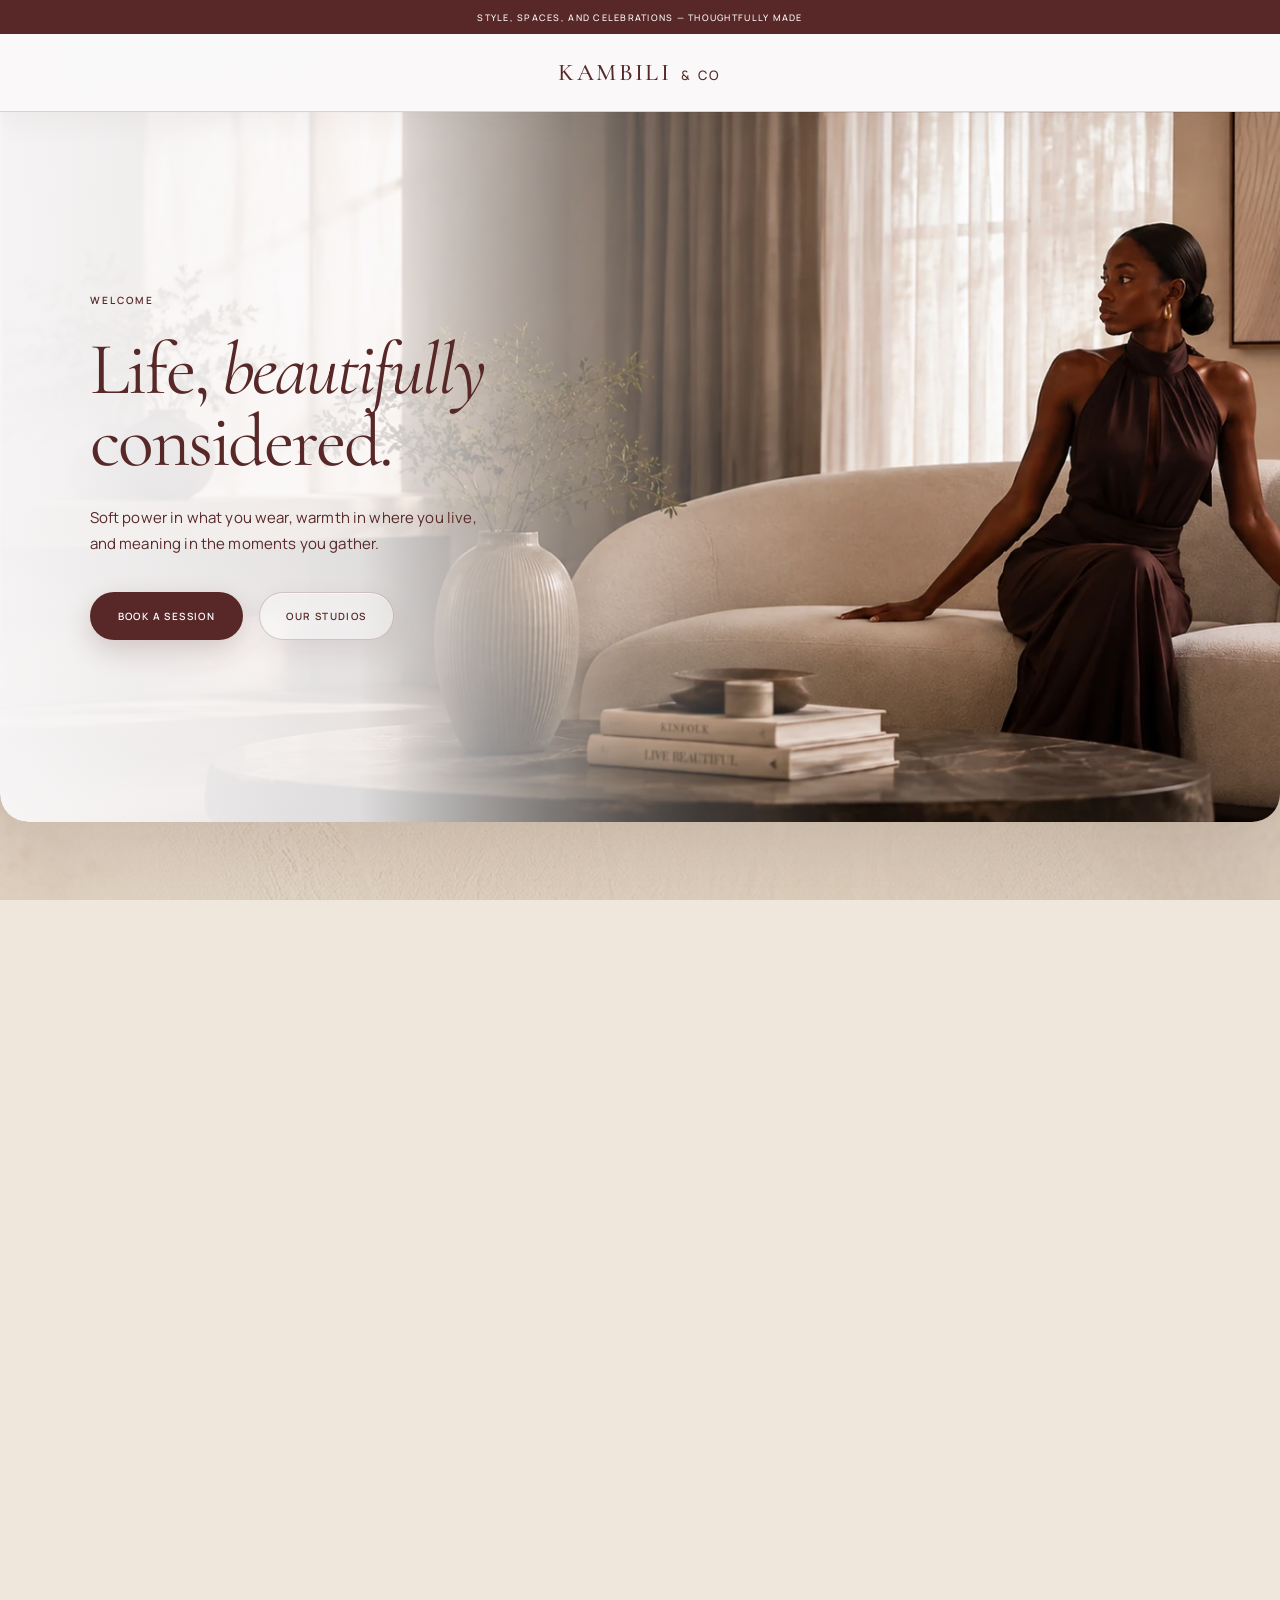
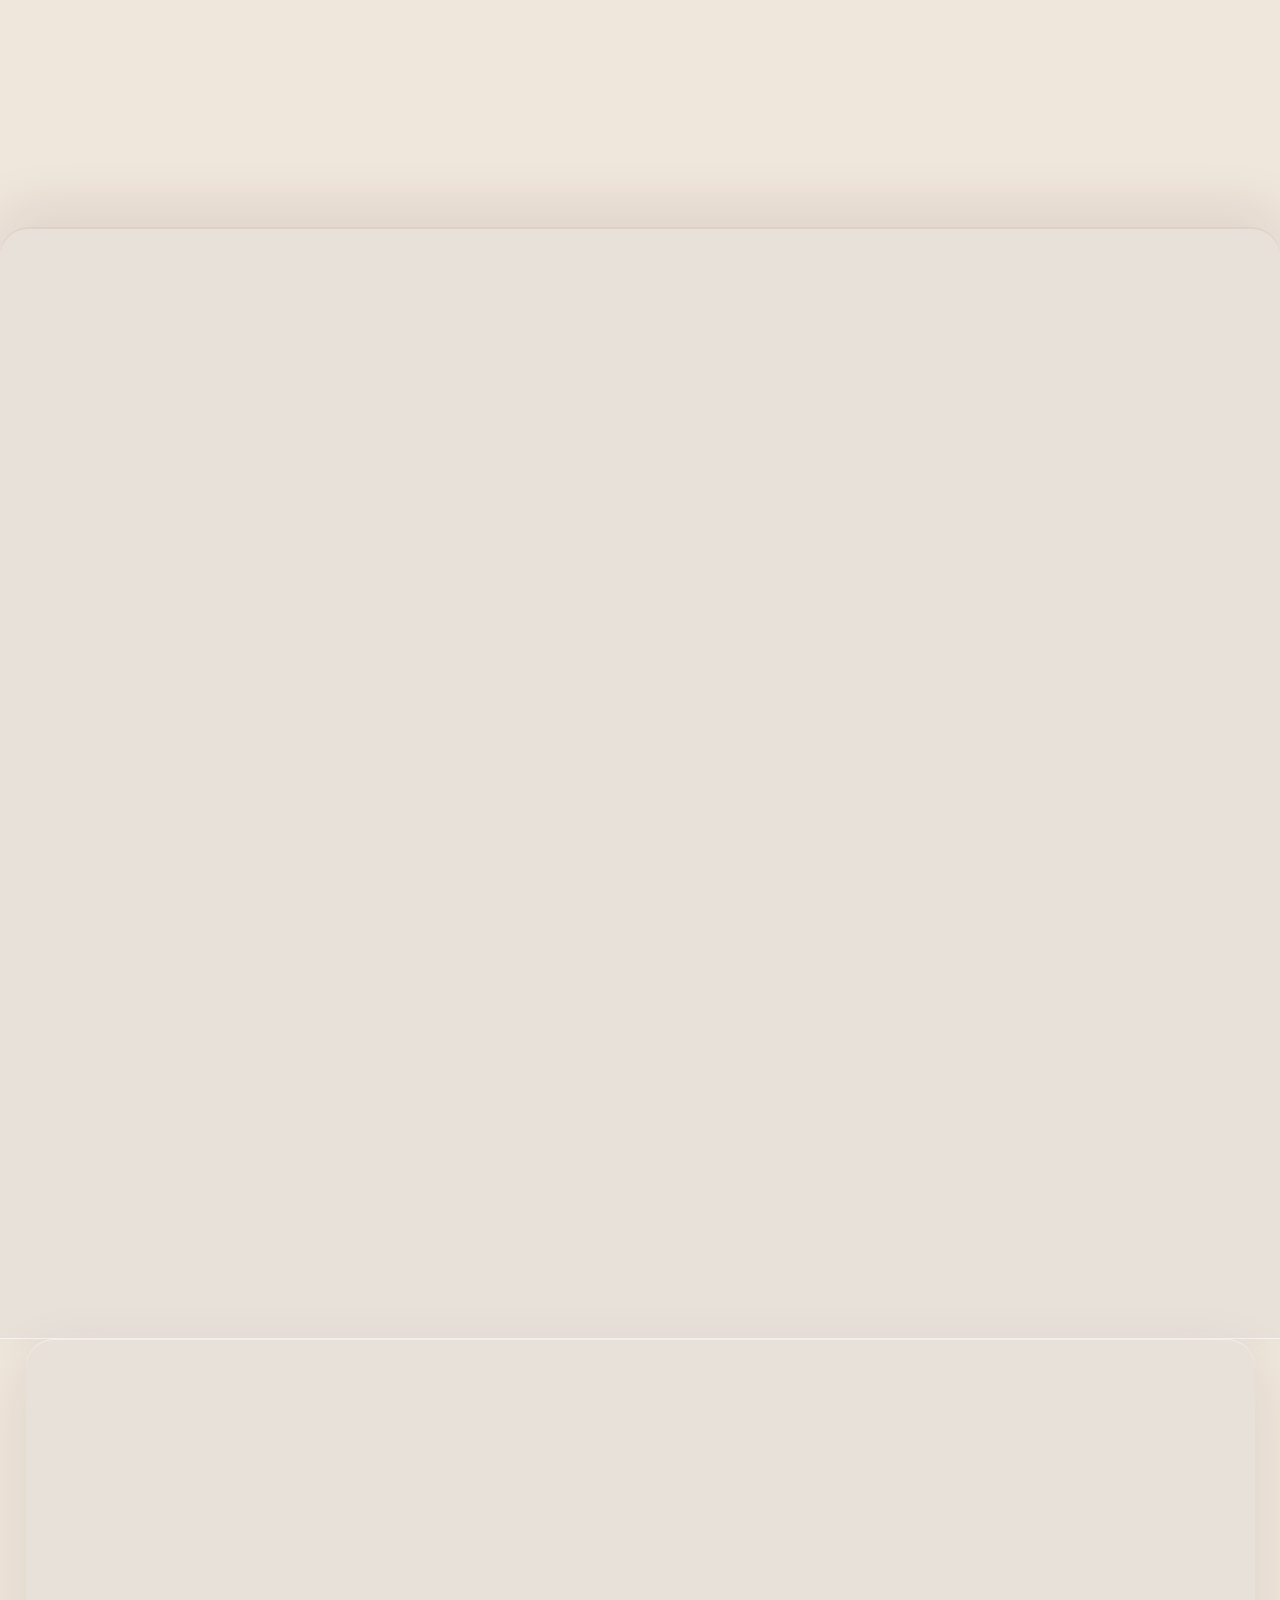
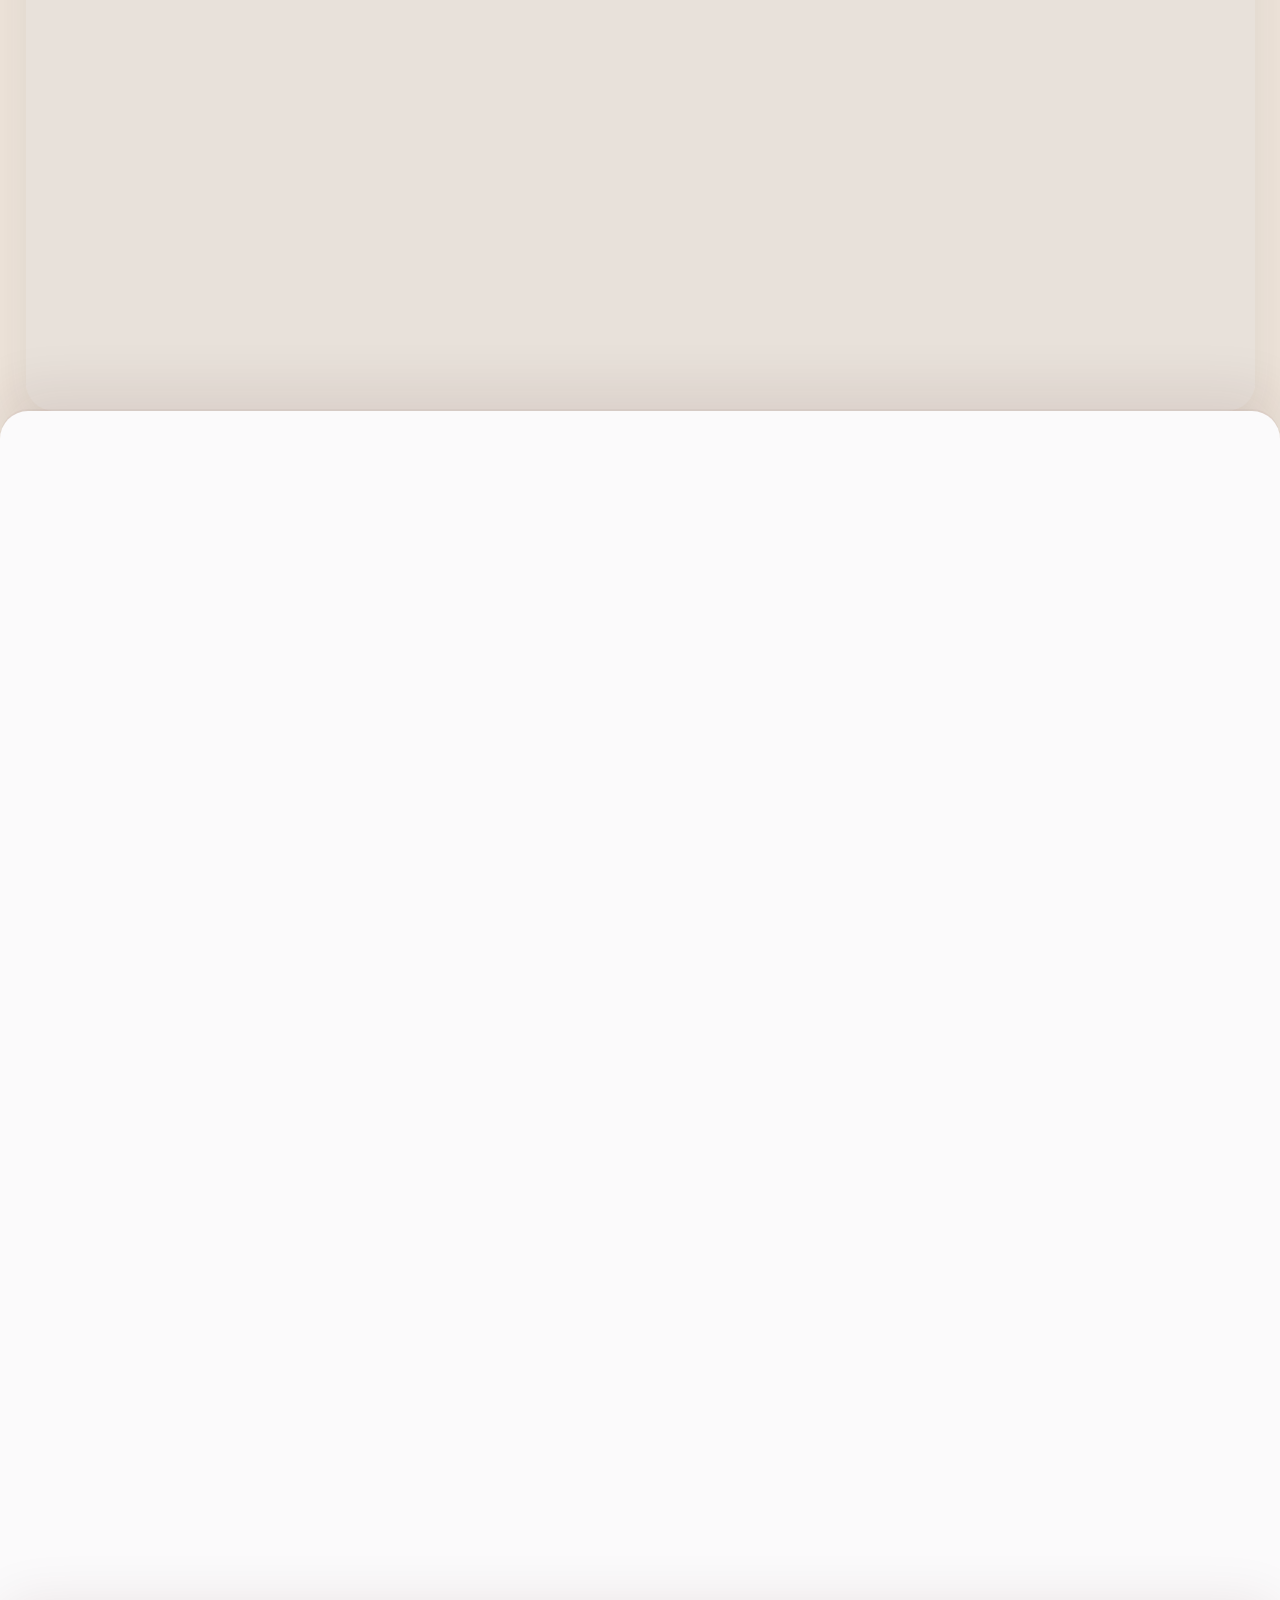
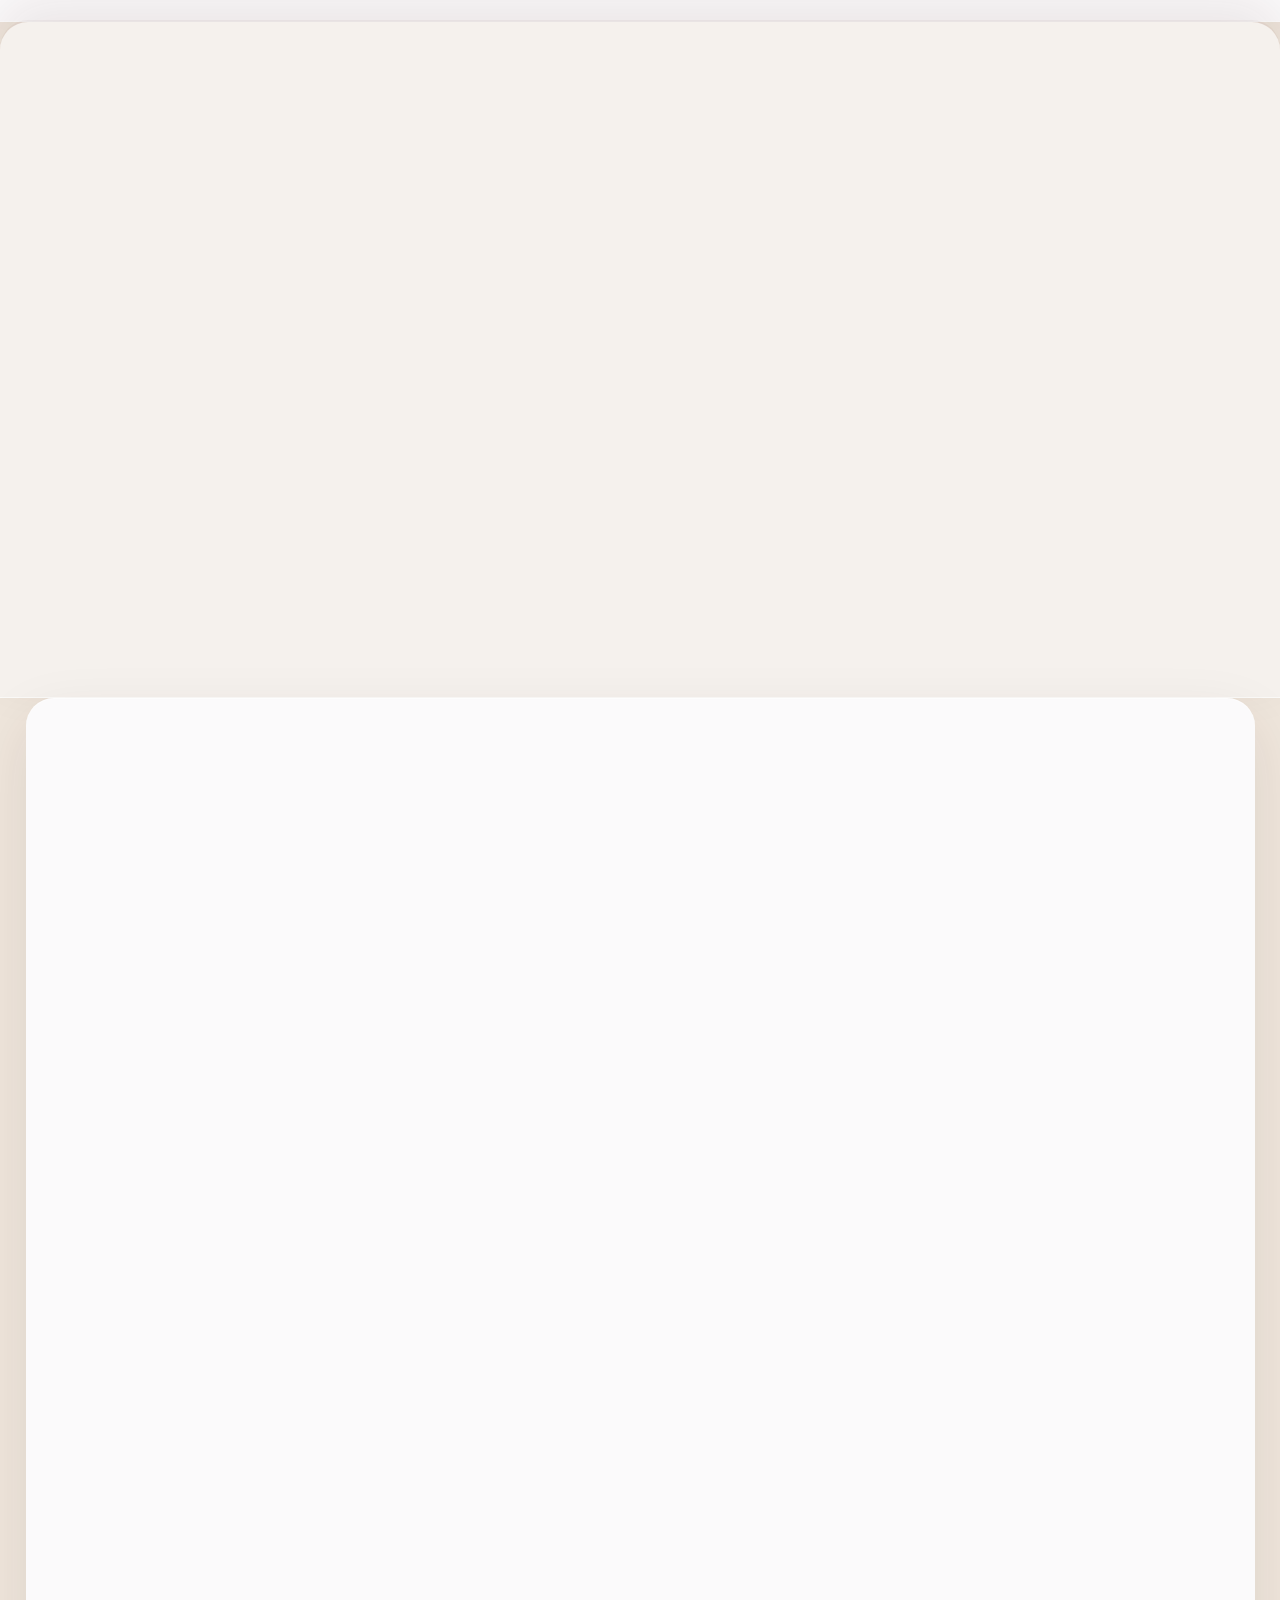
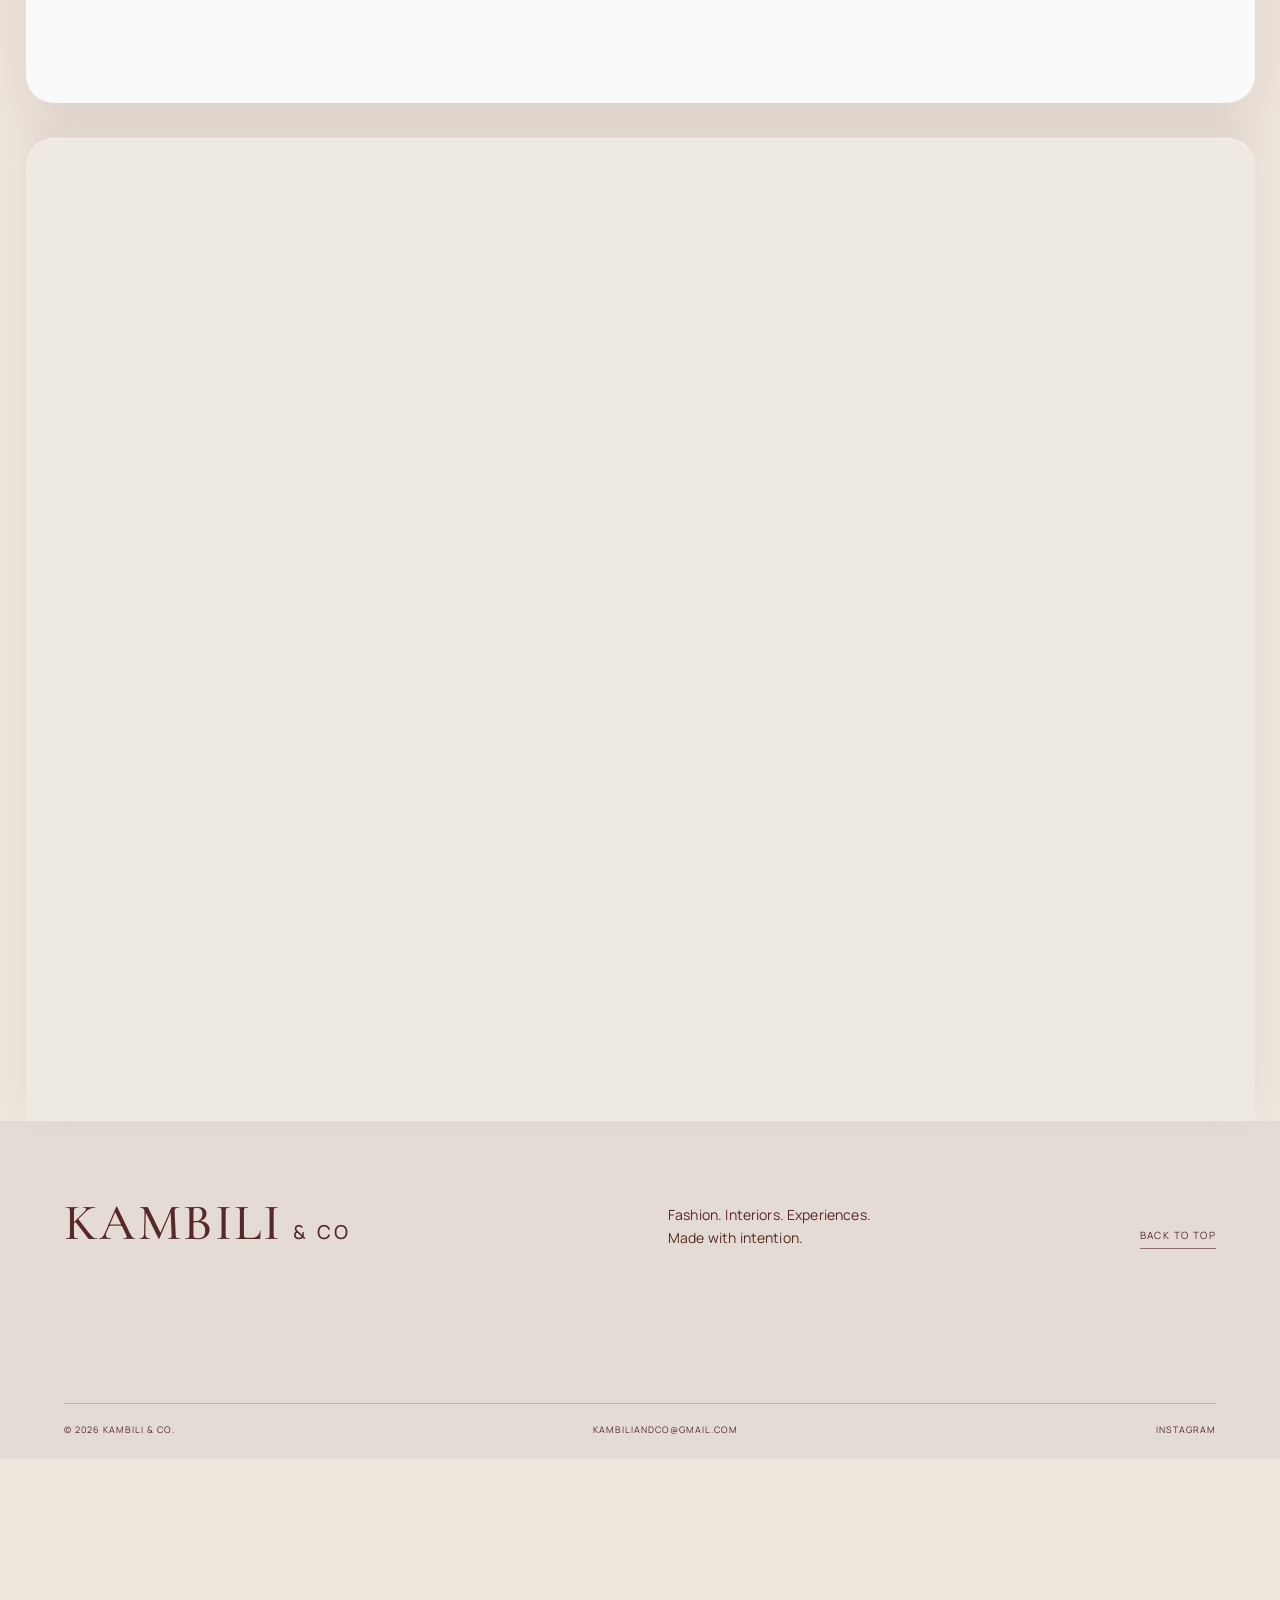
==== index.html @ 7c26bffc "Launch Kambili & Co brand website Ship the full static site with landing, studio pages, rose-field s" ====
<!doctype html>
<html lang="en">
  <head>
    <meta charset="UTF-8" />
    <meta name="viewport" content="width=device-width, initial-scale=1.0" />
    <meta
      name="description"
      content="Kambili & Co — fashion, interiors, and celebrations with a soft, intentional point of view."
    />
    <title>Kambili & Co — Thoughtfully Curated Style</title>
    <link rel="preconnect" href="https://fonts.googleapis.com" />
    <link rel="preconnect" href="https://fonts.gstatic.com" crossorigin />
    <link
      href="https://fonts.googleapis.com/css2?family=Cormorant+Garamond:ital,wght@0,400;0,500;0,600;1,400;1,500;1,600&family=Manrope:wght@400;500;600;700&display=swap"
      rel="stylesheet"
      media="print"
      onload="this.media='all'"
    />
    <noscript>
      <link
        href="https://fonts.googleapis.com/css2?family=Cormorant+Garamond:ital,wght@0,400;0,500;0,600;1,400;1,500;1,600&family=Manrope:wght@400;500;600;700&display=swap"
        rel="stylesheet"
      />
    </noscript>
    <link rel="preload" as="image" href="./splash-bg.PNG" fetchpriority="high" />
    <link rel="preload" as="image" href="./img/hero.webp" type="image/webp" fetchpriority="high" />
    <link rel="stylesheet" href="styles.css" />
  </head>
  <body class="is-loading">
    <div class="splash" data-splash aria-hidden="false" role="status" aria-label="Loading Kambili and Co">
      <div class="splash-bg" aria-hidden="true">
        <img src="./splash-bg.PNG" alt="" width="1536" height="1024" decoding="async" fetchpriority="high" />
      </div>
      <div class="splash-veil"></div>
      <div class="splash-content">
        <p class="splash-eyebrow">Est. with intention</p>
        <p class="splash-wordmark" aria-label="Kambili and Co">
          <span class="splash-line" data-splash-line>
            <i style="--i:0">K</i><i style="--i:1">a</i><i style="--i:2">m</i><i style="--i:3">b</i><i style="--i:4">i</i><i style="--i:5">l</i><i style="--i:6">i</i>
          </span>
          <span class="splash-amp" data-splash-amp>&amp;</span>
          <span class="splash-line splash-co" data-splash-line>
            <i style="--i:8">C</i><i style="--i:9">o</i>
          </span>
        </p>
        <span class="splash-rule" aria-hidden="true"></span>
      </div>
    </div>

    <div class="studio-overlay" data-studio-overlay aria-hidden="true">
      <button class="studio-overlay-backdrop" type="button" data-studio-close aria-label="Close studios"></button>
      <div class="studio-overlay-panel" role="dialog" aria-modal="true" aria-labelledby="studio-overlay-title">
        <div class="studio-overlay-head">
          <p class="eyebrow">Where shall we begin</p>
          <h2 id="studio-overlay-title">Our <em>studios</em></h2>
          <button class="studio-overlay-x" type="button" data-studio-close aria-label="Close">×</button>
        </div>
        <div class="studio-overlay-grid">
          <a class="studio-pick" href="styled-by-kambili.html">
            <span class="studio-pick-media">
              <img src="./img/studio-pick-fashion.webp" alt="Couture fabric detail" width="900" height="502" loading="lazy" decoding="async" />
            </span>
            <span class="studio-pick-copy">
              <span class="studio-pick-label">Styled by</span>
              <strong>Kambili</strong>
              <em>Fashion, events, and presence</em>
            </span>
          </a>
          <a class="studio-pick" href="studio-kambili.html">
            <span class="studio-pick-media">
              <img src="./img/studio-pick-interior.webp" alt="Quiet interior vignette" width="900" height="502" loading="lazy" decoding="async" />
            </span>
            <span class="studio-pick-copy">
              <span class="studio-pick-label">Studio by</span>
              <strong>Kambili</strong>
              <em>Interiors, homes, and atmosphere</em>
            </span>
          </a>
        </div>
      </div>
    </div>

    <div class="lightbox" data-lightbox aria-hidden="true">
      <button class="lightbox-backdrop" type="button" data-lightbox-close aria-label="Close image"></button>
      <div class="lightbox-panel" role="dialog" aria-modal="true" aria-labelledby="lightbox-caption">
        <button class="lightbox-close" type="button" data-lightbox-close aria-label="Close">×</button>
        <figure class="lightbox-figure">
          <img data-lightbox-image src="" alt="" decoding="async" />
          <figcaption>
            <p class="eyebrow" data-lightbox-tag></p>
            <h3 id="lightbox-caption" data-lightbox-title></h3>
            <a class="hero-book-button lightbox-book" href="https://calendly.com/styledbykambili/30min?month=2026-08" target="_blank" rel="noreferrer">
              Book a consultation
            </a>
          </figcaption>
        </figure>
      </div>
    </div>

    <a class="skip-link" href="#main-content">Skip to content</a>

    <div class="site-shell">
      <header class="site-header" data-header>
        <div class="announcement-bar">
          <p>Style, spaces, and celebrations — thoughtfully made</p>
        </div>

        <div class="navigation">
          <a class="wordmark" href="#top" aria-label="Kambili and Co home">
            <span>Kambili</span><b>&amp; Co</b>
          </a>
        </div>
      </header>

      <main id="main-content">
        <section class="hero hero-feature" id="top" aria-labelledby="hero-heading">
          <img class="hero-feature-image" src="./img/hero.webp" alt="Kambili & Co creative director in a softly styled interior" width="1920" height="768" decoding="async" fetchpriority="high" />
          <div class="hero-feature-copy">
            <p class="eyebrow">Welcome</p>
            <h1 id="hero-heading">Life, <em>beautifully</em> considered.</h1>
            <p class="hero-intro">
              Soft power in what you wear, warmth in where you live, and meaning in the moments you gather.
            </p>
            <div class="hero-actions">
              <a class="hero-book-button" href="https://calendly.com/styledbykambili/30min?month=2026-08" target="_blank" rel="noreferrer">
                Book a session
              </a>
              <button class="hero-studios-button" type="button" data-studio-open>
                Our studios
              </button>
            </div>
          </div>
        </section>

        <section class="introduction section-space" id="our-world" aria-labelledby="introduction-title">
          <div class="introduction-frame">
            <div class="introduction-content">
              <p class="eyebrow">The point of view</p>
              <h2 id="introduction-title">
                <span class="intro-line">Where style,</span>
                <span class="intro-line"><em>space,</em></span>
                <span class="intro-line">and celebration meet.</span>
              </h2>
              <div class="introduction-body">
                <p>
                  Kambili &amp; Co is a quiet house of taste — for people who love beautiful things done simply. We shape wardrobes with presence, rooms with feeling, and gatherings that linger long after the night ends.
                </p>
              </div>
            </div>
            <div class="introduction-visual">
              <img src="./img/point-of-view.webp" alt="Soft dining room with layered linens and a winter tree" width="697" height="900" loading="lazy" decoding="async" style="object-position: 50% 45%" />
            </div>
          </div>
        </section>

        <section class="studios section-space" id="studios" aria-labelledby="studios-title">
          <div class="studio-intro">
            <h2 id="studios-title">Where beauty finds <em>its form.</em></h2>
            <p>Fashion and interiors — two practices, one considered world.</p>
          </div>

          <div class="studio-cards">
            <article class="studio-card styled-card" id="styled-by-kambili">
              <div class="studio-card-image liquid-glass" tabindex="0">
                <img src="./fahsion asset shoe pic 4.jpeg" alt="Editorial fashion styling featuring curated footwear" loading="lazy" decoding="async" style="object-position: 50% 42%" />
                <div class="studio-card-hover" aria-hidden="true">
                  <p>Style with presence</p>
                </div>
              </div>
              <div class="studio-card-details">
                <p class="studio-label"><span>Styled by</span> Kambili</p>
                <h3>Looks and moments that feel unforgettable.</h3>
                <p>
                  Personal styling, fashion direction, and event design — elevated, easy, and entirely you.
                </p>
                <a class="text-link" href="styled-by-kambili.html">Explore Styled by Kambili</a>
              </div>
            </article>

            <article class="studio-card studio-card-reverse" id="studio-kambili">
              <div class="studio-card-image liquid-glass" tabindex="0">
                <img src="./decor asset 5.jpeg" alt="Dining room styled with art and natural textures" loading="lazy" decoding="async" style="object-position: 50% 40%" />
                <div class="studio-card-hover" aria-hidden="true">
                  <p>Homes with soul</p>
                </div>
              </div>
              <div class="studio-card-details">
                <p class="studio-label"><span>Studio by</span> Kambili</p>
                <h3>Rooms that feel as good as they look.</h3>
                <p>
                  Interior design, styling, renovations, and basement development — calm, warm, and made for real life.
                </p>
                <a class="text-link" href="studio-kambili.html">Explore Studio by Kambili</a>
              </div>
            </article>
          </div>
        </section>

        <section class="manifesto" aria-label="Kambili and Co philosophy">
          <div class="manifesto-image">
            <img src="./img/aesthetic.webp" alt="Editorial print on travertine" width="1050" height="1400" loading="lazy" decoding="async" style="object-position: 50% 40%" />
          </div>
          <div class="manifesto-copy">
            <p class="eyebrow">Kambili &amp; Co</p>
            <blockquote>"Style is not just seen. <em>It is felt.</em>"</blockquote>
            <p>
              Luxury, to us, is ease — the right fabric, a quiet room, a table set with care. Nothing forced. Everything intentional.
            </p>
            <a class="text-link light-link" href="#contact">Work with us</a>
          </div>
        </section>

        <section class="selected-work section-space" id="selected-work" aria-labelledby="selected-work-title">
          <div class="selected-work-header">
            <div>
              <p class="eyebrow">A closer look</p>
              <h2 id="selected-work-title">Selected <em>moments.</em></h2>
            </div>
            <p>Quiet rooms and soft celebrations — a first look at the feeling we create.</p>
          </div>

          <div class="mosaic-grid">
            <div class="mosaic-item mosaic-tall mosaic-collage" role="region" aria-label="Cake styling editorial collage">
              <button
                class="collage-half"
                type="button"
                data-lightbox-open
                data-src="./img/cake-1.webp"
                data-tag="Celebrations"
                data-title="Sculptural celebration details"
                data-alt="Artisanal celebration cake design with delicate florals"
              >
                <img src="./img/cake-1.webp" alt="Artisanal celebration cake design with delicate florals" width="675" height="1200" loading="lazy" decoding="async" />
              </button>
              <button
                class="collage-half"
                type="button"
                data-lightbox-open
                data-src="./img/cake-2.webp"
                data-tag="Celebrations"
                data-title="Cake styling, softly composed"
                data-alt="Sculptural cake styling with botanical accents"
              >
                <img src="./img/cake-2.webp" alt="Sculptural cake styling with botanical accents" width="675" height="1200" loading="lazy" decoding="async" />
              </button>
            </div>

            <button
              class="mosaic-item mosaic-wide"
              type="button"
              data-lightbox-open
              data-src="./img/wedding-tablescape.webp"
              data-tag="Weddings"
              data-title="Evening tablescape"
              data-alt="Wedding celebration tablescape and ambiance"
            >
              <img src="./img/wedding-tablescape.webp" alt="Wedding celebration tablescape and ambiance" width="1400" height="933" loading="lazy" decoding="async" style="object-position: 50% 50%" />
            </button>

            <button
              class="mosaic-item mosaic-small"
              type="button"
              data-lightbox-open
              data-src="./img/wedding-details.webp"
              data-tag="Weddings"
              data-title="Bridal & celebration details"
              data-alt="Editorial wedding details and ceremony styling"
            >
              <img src="./img/wedding-details.webp" alt="Editorial wedding details and ceremony styling" width="900" height="1200" loading="lazy" decoding="async" style="object-position: 50% 50%" />
            </button>

            <button
              class="mosaic-item mosaic-portrait"
              type="button"
              data-lightbox-open
              data-src="./img/wedding-bridal.webp"
              data-tag="Weddings"
              data-title="Curated bridal moments"
              data-alt="Curated bridal and event moments"
            >
              <img src="./img/wedding-bridal.webp" alt="Curated bridal and event moments" width="1200" height="900" loading="lazy" decoding="async" style="object-position: 50% 50%" />
            </button>
          </div>
        </section>

        <section class="services section-space" aria-labelledby="services-title">
          <div class="services-heading">
            <div>
              <p class="eyebrow">How we help</p>
              <h2 id="services-title">Our <em>services.</em></h2>
            </div>
            <p>Whatever you are creating — we meet you there with care.</p>
          </div>
          <div class="services-list">
            <a href="#contact"><strong>Bridal styling</strong></a>
            <a href="#contact"><strong>Personal styling</strong></a>
            <a href="#contact"><strong>Event direction</strong></a>
            <a href="#contact"><strong>Interior design</strong></a>
          </div>
        </section>

        <section class="booking" aria-labelledby="booking-title">
          <div class="booking-copy">
            <p class="eyebrow">A gentle first step</p>
            <h2 id="booking-title">Let’s begin with a <em>conversation.</em></h2>
            <p>
              A complimentary 30 minutes to talk through the look, the room, or the celebration on your mind.
            </p>
            <a class="booking-button" href="https://calendly.com/styledbykambili/30min?month=2026-08" target="_blank" rel="noreferrer">
              Book your consultation
            </a>
          </div>
          <div class="booking-image">
            <img src="./img/decor-booking.webp" alt="Bright sitting room" width="675" height="1200" loading="lazy" decoding="async" style="object-position: 50% 42%" />
            <p>In person or virtual</p>
          </div>
        </section>

        <section class="consultation" id="contact" aria-labelledby="contact-title">
          <div class="consultation-image">
            <img src="./img/decor-contact.webp" alt="Home dressed for the season" width="675" height="1200" loading="lazy" decoding="async" style="object-position: 50% 28%" />
          </div>
          <div class="consultation-content">
            <p class="eyebrow">Write to us</p>
            <h2 id="contact-title">Tell us what you’re <em>dreaming of.</em></h2>
            <p>
              Share a little about your project. We’ll reply to arrange a time that suits you.
            </p>

            <form class="enquiry-form" data-enquiry-form>
              <label>
                <span>Your name</span>
                <input name="name" type="text" autocomplete="name" required />
              </label>
              <label>
                <span>Email address</span>
                <input name="email" type="email" autocomplete="email" required />
              </label>
              <label>
                <span>I am interested in</span>
                <select name="interest" required>
                  <option value="" selected disabled>Select an area</option>
                  <option>Styled by Kambili</option>
                  <option>Studio by Kambili</option>
                  <option>Kambili &amp; Co</option>
                </select>
              </label>
              <label>
                <span>Tell us what you have in mind</span>
                <textarea name="message" rows="3" required></textarea>
              </label>
              <button class="form-submit" type="submit">Send your enquiry</button>
              <p class="form-note">Or write to <a href="mailto:kambiliandco@gmail.com">kambiliandco@gmail.com</a></p>
            </form>
          </div>
        </section>
      </main>

      <footer class="site-footer">
        <div class="footer-main">
          <a class="wordmark footer-wordmark" href="#top" aria-label="Back to top">
            <span>Kambili</span><b>&amp; Co</b>
          </a>
          <p>Fashion. Interiors. Experiences.<br />Made with intention.</p>
          <a class="back-to-top" href="#top">Back to top</a>
        </div>
        <div class="footer-meta">
          <p>© <span data-year></span> Kambili &amp; Co.</p>
          <a href="mailto:kambiliandco@gmail.com">kambiliandco@gmail.com</a>
          <a href="#top">Instagram</a>
        </div>
      </footer>
    </div>

    <script src="script.js" defer></script>
  </body>
</html>
---- styles.css ----
:root {
  --burgundy: #582828;
  --burgundy-deep: #3d1a1a;
  --ink: #271d1d;
  --ivory: #fbfafb;
  --warm-white: #f5f1ed;
  --soft-taupe: #ddd3cb;
  --line: rgba(88, 40, 40, 0.18);
  --display: "Cormorant Garamond", "Times New Roman", Georgia, serif;
  --script: "Parisienne", "Snell Roundhand", cursive;
  --sans: "Manrope", "Helvetica Neue", Arial, sans-serif;
  --ease: cubic-bezier(0.22, 1, 0.36, 1);
}

* { box-sizing: border-box; }
html {
  scroll-behavior: smooth;
  text-size-adjust: 100%;
  -webkit-text-size-adjust: 100%;
}
body {
  margin: 0;
  min-width: 320px;
  color: var(--burgundy);
  background-color: #efe6dc;
  background-image:
    linear-gradient(180deg, rgba(251, 247, 242, .2) 0%, rgba(88, 40, 40, .05) 42%, rgba(251, 247, 242, .14) 100%),
    url('./bg-beige-rose-petals.jpg');
  background-repeat: no-repeat;
  background-position: center center;
  background-size: cover;
  background-attachment: fixed;
  font-family: var(--sans);
  font-size: 15px;
  font-weight: 400;
  letter-spacing: .01em;
  -webkit-font-smoothing: antialiased;
  text-rendering: optimizeLegibility;
}
body.menu-open,
body.is-loading,
body.lightbox-open { overflow: hidden; }

/* —— Splash —— */
.splash {
  position: fixed;
  inset: 0;
  z-index: 9999;
  display: grid;
  place-items: center;
  background: var(--burgundy-deep);
  transition: opacity .75s var(--ease), visibility .75s;
}
.splash.is-done {
  opacity: 0;
  visibility: hidden;
  pointer-events: none;
}
.splash-bg {
  position: absolute;
  inset: 0;
  overflow: hidden;
}
.splash-bg img {
  width: 100%;
  height: 100%;
  object-fit: cover;
  object-position: 50% 45%;
  transform: scale(1.05);
  animation: splashDrift 4.5s var(--ease) both;
}
.splash-veil {
  position: absolute;
  inset: 0;
  background:
    linear-gradient(165deg, rgba(61, 26, 26, .48) 0%, rgba(88, 40, 40, .38) 45%, rgba(40, 16, 16, .55) 100%),
    radial-gradient(ellipse 70% 55% at 50% 42%, rgba(251, 250, 251, .12), transparent 68%);
}
.splash-content {
  position: relative;
  z-index: 1;
  display: flex;
  flex-direction: column;
  align-items: center;
  text-align: center;
  padding: 28px;
  color: var(--ivory);
}
.splash-eyebrow {
  margin: 0 0 26px;
  font-size: 10px;
  font-weight: 600;
  letter-spacing: .32em;
  text-transform: uppercase;
  color: rgba(251, 250, 251, .78);
  opacity: 0;
  animation: splashFade .7s var(--ease) .12s forwards;
}
.splash-wordmark {
  margin: 0;
  display: flex;
  flex-wrap: wrap;
  align-items: baseline;
  justify-content: center;
  gap: .12em .3em;
  color: var(--ivory);
  line-height: .95;
}
.splash-line {
  display: inline-flex;
  font-family: var(--display);
  font-size: clamp(52px, 10vw, 90px);
  font-weight: 500;
  font-style: italic;
  letter-spacing: .04em;
  text-shadow: 0 10px 40px rgba(20, 8, 8, .28);
}
.splash-line i {
  display: inline-block;
  font-style: italic;
  opacity: 0;
  transform: translate3d(0, 22px, 0);
  animation: letterIn .7s cubic-bezier(0.16, 1, 0.3, 1) forwards;
  animation-delay: calc(0.4s + var(--i) * 0.09s);
  will-change: transform, opacity;
}
.splash-amp {
  display: inline-block;
  font-family: var(--display);
  font-size: clamp(28px, 5vw, 42px);
  font-style: italic;
  font-weight: 400;
  opacity: 0;
  transform: translate3d(0, 14px, 0) scale(.96);
  animation: letterIn .65s cubic-bezier(0.16, 1, 0.3, 1) forwards;
  animation-delay: calc(0.4s + 7 * 0.09s);
  align-self: center;
  margin: 0 .04em;
  color: rgba(251, 250, 251, .92);
  text-shadow: 0 8px 28px rgba(20, 8, 8, .25);
  will-change: transform, opacity;
}
.splash-rule {
  display: block;
  width: 0;
  height: 1px;
  margin-top: 30px;
  background: rgba(251, 250, 251, .7);
  animation: ruleGrow .8s var(--ease) 1.55s forwards;
}
@keyframes letterIn {
  from {
    opacity: 0;
    transform: translate3d(0, 22px, 0);
  }
  to {
    opacity: 1;
    transform: translate3d(0, 0, 0) scale(1);
  }
}
@keyframes splashFade {
  to { opacity: 1; }
}
@keyframes ruleGrow {
  to { width: min(110px, 26vw); }
}
@keyframes splashDrift {
  from { transform: scale(1.12); }
  to { transform: scale(1.06); }
}

img {
  display: block;
  max-width: 100%;
  height: auto;
}
a { color: inherit; text-decoration: none; }
button, input, select, textarea { font: inherit; }
button { color: inherit; cursor: pointer; border: 0; background: none; }

.skip-link {
  position: fixed; z-index: 10000; top: 10px; left: 10px; transform: translateY(-150%);
  padding: 10px 14px; color: var(--ivory); background: var(--burgundy);
}
.skip-link:focus { transform: translateY(0); }

/* Minimal glass back control */
.back-nav {
  position: fixed;
  z-index: 7000;
  top: max(18px, env(safe-area-inset-top));
  left: max(16px, env(safe-area-inset-left));
  display: inline-flex;
  align-items: center;
  gap: 9px;
  min-height: 42px;
  padding: 9px 16px 9px 13px;
  border-radius: 999px;
  border: 1px solid rgba(88, 40, 40, .12);
  background: rgba(251, 248, 244, .72);
  color: var(--burgundy);
  backdrop-filter: blur(12px) saturate(1.1);
  -webkit-backdrop-filter: blur(12px) saturate(1.1);
  box-shadow:
    0 1px 0 rgba(255, 255, 255, .75) inset,
    0 12px 30px rgba(61, 26, 26, .12);
  font-size: 10px;
  font-weight: 600;
  letter-spacing: .16em;
  text-transform: uppercase;
  transition: transform .3s var(--ease), background .3s ease, box-shadow .3s ease, gap .3s var(--ease);
}
.back-nav:hover {
  transform: translateY(-1px);
  gap: 11px;
  background: rgba(251, 248, 244, .9);
  box-shadow:
    0 1px 0 rgba(255, 255, 255, .85) inset,
    0 16px 36px rgba(61, 26, 26, .15);
}
.back-nav-arrow {
  width: 14px;
  height: 14px;
  display: inline-block;
  position: relative;
  flex: 0 0 14px;
}
.back-nav-arrow::before {
  content: "";
  position: absolute;
  top: 50%;
  left: 3px;
  width: 7px;
  height: 7px;
  border-left: 1.5px solid currentColor;
  border-bottom: 1.5px solid currentColor;
  transform: translateY(-50%) rotate(45deg);
}
.back-nav-label { line-height: 1; }
.brand-page .back-nav {
  top: max(18px, env(safe-area-inset-top));
  left: max(16px, env(safe-area-inset-left));
}
.brand-header {
  position: relative;
  z-index: 5;
}
.site-shell { overflow-x: clip; overflow-y: visible; }

/* Elevated media frames — soft 3D gallery edges */
.media-frame,
.introduction-visual,
.mosaic-item,
.manifesto-image,
.booking-image,
.consultation-image {
  --frame-radius: 3px;
  position: relative;
  isolation: isolate;
  border-radius: var(--frame-radius);
  background: #d8cfc6;
  box-shadow:
    0 1px 0 rgba(255, 255, 255, .45) inset,
    0 0 0 1px rgba(88, 40, 40, .1),
    0 2px 3px rgba(61, 26, 26, .05),
    0 14px 28px rgba(61, 26, 26, .1),
    0 36px 70px rgba(61, 26, 26, .12);
  transition: transform .7s var(--ease), box-shadow .7s var(--ease);
  contain: paint;
}
.media-frame::before,
.introduction-visual::before,
.mosaic-item::before,
.manifesto-image::before,
.booking-image::before,
.consultation-image::before {
  content: "";
  position: absolute;
  inset: 0;
  z-index: 4;
  border-radius: inherit;
  pointer-events: none;
  box-shadow:
    inset 0 0 0 1px rgba(255, 255, 255, .28),
    inset 0 0 0 2px rgba(88, 40, 40, .05);
}
.media-frame::after,
.introduction-visual::after {
  content: "";
  position: absolute;
  inset: 10px;
  z-index: 4;
  border-radius: 1px;
  pointer-events: none;
  border: 1px solid rgba(255, 255, 255, .18);
  opacity: .55;
  transition: opacity .5s ease, inset .5s var(--ease);
}
.introduction-visual:hover,
.mosaic-item:hover {
  box-shadow:
    0 1px 0 rgba(255, 255, 255, .5) inset,
    0 0 0 1px rgba(88, 40, 40, .12),
    0 4px 8px rgba(61, 26, 26, .06),
    0 22px 40px rgba(61, 26, 26, .14),
    0 48px 90px rgba(61, 26, 26, .16);
}
.studio-card-image.liquid-glass:hover,
.studio-card-image.liquid-glass:focus-visible {
  box-shadow:
    0 26px 60px rgba(61, 26, 26, .16),
    0 48px 90px rgba(61, 26, 26, .1);
  transform: translateY(-4px);
}
.introduction-visual:hover::after {
  opacity: .8;
  inset: 12px;
}

/* Soft paper sheets that rise over the rose field */
.section-sheet,
.studios,
.selected-work,
.services {
  position: relative;
  z-index: 2;
  border-radius: 28px 28px 0 0;
  box-shadow:
    0 -1px 0 rgba(255, 255, 255, .65) inset,
    0 -20px 55px rgba(61, 26, 26, .09),
    0 -2px 0 rgba(88, 40, 40, .04);
}
.studios { background: #e8e1da; }
.selected-work { background: var(--ivory); }
.services { background: var(--warm-white); }
.studios::before,
.selected-work::before,
.services::before,
.section-sheet::before {
  content: "";
  position: absolute;
  left: 50%;
  top: 14px;
  width: min(64px, 16vw);
  height: 3px;
  transform: translateX(-50%);
  border-radius: 99px;
  background: rgba(88, 40, 40, .11);
  pointer-events: none;
  z-index: 3;
}
/* Feather the hard join above each sheet */
.studios::after,
.selected-work::after,
.services::after {
  content: "";
  position: absolute;
  left: 0;
  right: 0;
  top: -48px;
  height: 48px;
  pointer-events: none;
  background: linear-gradient(180deg, transparent 0%, rgba(245, 241, 237, .35) 55%, rgba(245, 241, 237, .92) 100%);
  z-index: 0;
}
.studios::after {
  background: linear-gradient(180deg, transparent 0%, rgba(232, 225, 218, .4) 55%, rgba(232, 225, 218, .95) 100%);
}
.selected-work::after {
  background: linear-gradient(180deg, transparent 0%, rgba(251, 250, 251, .35) 55%, rgba(251, 250, 251, .95) 100%);
}
.eyebrow {
  margin: 0;
  font-family: var(--sans);
  font-size: 10px;
  line-height: 1.2;
  letter-spacing: .2em;
  text-transform: uppercase;
  font-weight: 600;
}
.section-space { padding-inline: clamp(24px, 5vw, 78px); }
.text-link {
  display: inline-flex; align-items: center;
  border-bottom: 1px solid currentColor;
  padding-bottom: 6px;
  font-size: 11px; letter-spacing: .14em; text-transform: uppercase; font-weight: 600;
  transition: opacity .3s ease, letter-spacing .35s var(--ease);
}
.text-link:hover { opacity: .72; letter-spacing: .17em; }
.light-link { color: var(--burgundy); }

/* —— Header —— */
.site-header {
  position: relative;
  z-index: 10;
  color: var(--burgundy);
  background: rgba(251, 250, 251, .97);
  box-shadow: 0 10px 30px rgba(61, 26, 26, .04);
}
.announcement-bar {
  height: 34px; padding: 0 clamp(18px, 2.8vw, 42px);
  display: flex; align-items: center; justify-content: center;
  background: var(--burgundy); color: var(--ivory);
  font-size: 9px; letter-spacing: .14em; text-transform: uppercase; font-weight: 500;
  text-align: center;
}
.announcement-bar p { margin: 0; }
.navigation {
  height: 78px; padding: 0 clamp(22px, 4vw, 65px);
  display: flex; justify-content: center; align-items: center;
  border-bottom: 1px solid var(--line);
}
.wordmark {
  display: inline-flex; align-items: baseline; justify-content: center; gap: 10px;
  font-family: var(--display); line-height: 1; letter-spacing: .16em; text-transform: uppercase;
}
.wordmark span { font-size: 24px; font-weight: 500; }
.wordmark b { font-size: 13px; font-family: var(--sans); letter-spacing: .18em; font-weight: 500; }

/* —— Studio overlay —— */
.studio-overlay {
  position: fixed;
  inset: 0;
  z-index: 8000;
  display: grid;
  place-items: center;
  padding: 24px;
  opacity: 0;
  visibility: hidden;
  pointer-events: none;
  transition: opacity .45s var(--ease), visibility .45s;
}
.studio-overlay.is-open {
  opacity: 1;
  visibility: visible;
  pointer-events: auto;
}
.studio-overlay-backdrop {
  position: absolute;
  inset: 0;
  background: rgba(39, 29, 29, .42);
  backdrop-filter: blur(8px) saturate(1.02);
  -webkit-backdrop-filter: blur(8px) saturate(1.02);
  cursor: pointer;
}
.studio-overlay-panel {
  position: relative;
  z-index: 1;
  width: min(860px, 100%);
  padding: clamp(28px, 4vw, 42px);
  background: rgba(251, 250, 251, .94);
  border: 1px solid rgba(88, 40, 40, .12);
  box-shadow: 0 30px 80px rgba(39, 29, 29, .18);
  transform: translateY(18px) scale(.985);
  opacity: 0;
  transition: transform .55s var(--ease), opacity .45s ease;
}
.studio-overlay.is-open .studio-overlay-panel {
  transform: translateY(0) scale(1);
  opacity: 1;
}
.studio-overlay-head {
  position: relative;
  margin-bottom: clamp(28px, 4vw, 40px);
  padding-right: 40px;
}
.studio-overlay-head .eyebrow { margin-bottom: 14px; color: rgba(88, 40, 40, .7); }
.studio-overlay-head h2 {
  margin: 0;
  font-family: var(--display);
  font-size: clamp(36px, 5vw, 52px);
  font-weight: 400;
  line-height: 1;
  letter-spacing: -.03em;
}
.studio-overlay-head h2 em { font-style: italic; font-weight: 400; }
.studio-overlay-x {
  position: absolute;
  top: -4px;
  right: 0;
  width: 36px;
  height: 36px;
  font-size: 28px;
  line-height: 1;
  color: var(--burgundy);
  opacity: .7;
  transition: opacity .25s, transform .3s var(--ease);
}
.studio-overlay-x:hover { opacity: 1; transform: rotate(90deg); }
.studio-overlay-grid {
  display: grid;
  grid-template-columns: 1fr 1fr;
  gap: 14px;
}
.studio-pick {
  display: grid;
  grid-template-rows: auto 1fr;
  gap: 0;
  min-height: 280px;
  background: var(--warm-white);
  border: 1px solid rgba(88, 40, 40, .1);
  overflow: hidden;
  transition: transform .45s var(--ease), box-shadow .45s ease, border-color .3s;
}
.studio-pick:hover {
  transform: translateY(-4px);
  box-shadow: 0 18px 40px rgba(88, 40, 40, .12);
  border-color: rgba(88, 40, 40, .22);
}
.studio-pick-media {
  display: block;
  height: 150px;
  overflow: hidden;
  background: var(--soft-taupe);
}
.studio-pick-media img {
  width: 100%;
  height: 100%;
  object-fit: cover;
  transition: transform .8s var(--ease);
}
.studio-pick:hover .studio-pick-media img { transform: scale(1.05); }
.studio-pick-copy {
  display: flex;
  flex-direction: column;
  justify-content: center;
  padding: 22px 22px 26px;
  position: relative;
}
.studio-pick-label {
  font-size: 10px;
  font-weight: 600;
  letter-spacing: .16em;
  text-transform: uppercase;
  margin-bottom: 6px;
}
.studio-pick strong {
  font-family: var(--display);
  font-size: clamp(30px, 3.5vw, 40px);
  font-weight: 500;
  line-height: .95;
  letter-spacing: -.02em;
}
.studio-pick em {
  margin-top: 12px;
  font-family: var(--sans);
  font-size: 12px;
  font-style: normal;
  letter-spacing: .04em;
  color: rgba(88, 40, 40, .72);
}


/* —— Lightbox —— */
.lightbox {
  position: fixed;
  inset: 0;
  z-index: 9000;
  display: grid;
  place-items: center;
  padding: 20px;
  opacity: 0;
  visibility: hidden;
  pointer-events: none;
  transition: opacity .4s var(--ease), visibility .4s;
}
.lightbox.is-open {
  opacity: 1;
  visibility: visible;
  pointer-events: auto;
}
.lightbox-backdrop {
  position: absolute;
  inset: 0;
  background: rgba(30, 16, 16, .72);
  backdrop-filter: blur(6px);
  -webkit-backdrop-filter: blur(6px);
  cursor: pointer;
}
.lightbox-panel {
  position: relative;
  z-index: 1;
  width: min(980px, 100%);
  max-height: min(92vh, 900px);
  background: var(--ivory);
  box-shadow: 0 30px 90px rgba(20, 8, 8, .35);
  transform: translateY(16px) scale(.98);
  opacity: 0;
  transition: transform .5s var(--ease), opacity .4s ease;
  overflow: hidden;
}
.lightbox.is-open .lightbox-panel {
  transform: translateY(0) scale(1);
  opacity: 1;
}
.lightbox-close {
  position: absolute;
  top: 14px;
  right: 16px;
  z-index: 2;
  width: 40px;
  height: 40px;
  color: var(--ivory);
  font-size: 30px;
  line-height: 1;
  text-shadow: 0 2px 10px rgba(0,0,0,.35);
  transition: transform .3s var(--ease);
}
.lightbox-close:hover { transform: rotate(90deg); }
.lightbox-figure {
  margin: 0;
  display: grid;
  grid-template-columns: 1.35fr .9fr;
  min-height: min(72vh, 620px);
}
.lightbox-figure img {
  width: 100%;
  height: 100%;
  min-height: 320px;
  object-fit: cover;
  background: var(--soft-taupe);
}
.lightbox-figure figcaption {
  display: flex;
  flex-direction: column;
  justify-content: center;
  padding: clamp(28px, 4vw, 48px);
  background: var(--ivory);
  color: var(--burgundy);
}
.lightbox-figure .eyebrow { margin-bottom: 16px; opacity: .7; }
.lightbox-figure h3 {
  margin: 0 0 28px;
  font-family: var(--display);
  font-size: clamp(32px, 4vw, 48px);
  font-weight: 400;
  font-style: italic;
  line-height: 1.08;
  letter-spacing: -.02em;
}
.lightbox-book { align-self: flex-start; }

/* —— Hero —— */
.hero {
  position: relative;
  z-index: 3;
  color: var(--burgundy);
  background: #eee9e3;
  border-radius: 0 0 28px 28px;
  overflow: hidden;
  box-shadow: 0 24px 60px rgba(61, 26, 26, .1);
  margin-bottom: 0;
}
.hero h1 {
  max-width: 540px; margin: 0;
  font-family: var(--display);
  font-size: clamp(52px, 5.8vw, 92px);
  font-weight: 400;
  line-height: .96;
  letter-spacing: -.03em;
}
.hero h1 em, h2 em { font-weight: 400; font-style: italic; }
.hero-intro {
  max-width: 390px; margin: 28px 0 35px;
  color: var(--burgundy);
  font-size: 15px;
  line-height: 1.72;
  font-weight: 400;
}
.hero-feature {
  position: relative;
  min-height: min(710px, calc(100svh - 120px));
  overflow: hidden;
  display: flex;
  align-items: stretch;
}
.hero-feature::after {
  content: "";
  position: absolute; z-index: 1; inset: 0; pointer-events: none;
  background: linear-gradient(90deg, rgba(251,250,251,.96) 0%, rgba(251,250,251,.88) 28%, rgba(251,250,251,.3) 49%, transparent 67%);
}
.hero-feature-image {
  position: absolute; inset: 0; width: 100%; height: 100%;
  object-fit: cover;
  object-position: 62% 28%;
}
.hero-feature-copy {
  position: relative; z-index: 2;
  width: min(46%, 710px);
  padding: clamp(70px, 8vw, 130px) clamp(26px, 7vw, 112px);
  display: flex; flex-direction: column; justify-content: center;
}
.hero-feature-copy .eyebrow { margin-bottom: 28px; }
.hero-actions { display: flex; flex-wrap: wrap; align-items: center; gap: 14px 16px; }
.hero-book-button,
.booking-button,
.form-submit,
.lightbox-book {
  display: inline-flex;
  align-items: center;
  justify-content: center;
  gap: 10px;
  min-height: 48px;
  padding: 14px 28px;
  border-radius: 999px;
  border: 0;
  background: var(--burgundy);
  color: var(--ivory);
  font-size: 10px;
  font-weight: 600;
  letter-spacing: .14em;
  text-transform: uppercase;
  box-shadow: 0 10px 28px rgba(88, 40, 40, .2);
  transition: transform .3s var(--ease), box-shadow .3s ease, background .3s ease;
}
.hero-book-button:hover,
.booking-button:hover,
.form-submit:hover,
.lightbox-book:hover {
  transform: translateY(-2px);
  box-shadow: 0 16px 34px rgba(88, 40, 40, .26);
}
.hero-studios-button {
  display: inline-flex;
  align-items: center;
  justify-content: center;
  min-height: 48px;
  padding: 14px 26px;
  border-radius: 999px;
  border: 1px solid rgba(88, 40, 40, .22);
  background: rgba(251, 250, 251, .48);
  backdrop-filter: blur(8px) saturate(1.08);
  -webkit-backdrop-filter: blur(8px) saturate(1.08);
  color: var(--burgundy);
  font-size: 10px;
  font-weight: 600;
  letter-spacing: .14em;
  text-transform: uppercase;
  box-shadow:
    0 1px 0 rgba(255, 255, 255, .55) inset,
    0 10px 28px rgba(61, 26, 26, .08);
  transition: transform .3s var(--ease), background .3s ease, border-color .3s ease, box-shadow .3s ease;
}
.hero-studios-button:hover {
  background: rgba(251, 250, 251, .78);
  border-color: rgba(88, 40, 40, .32);
  transform: translateY(-2px);
  box-shadow:
    0 1px 0 rgba(255, 255, 255, .7) inset,
    0 14px 32px rgba(61, 26, 26, .12);
}

/* —— Introduction (rose field window) —— */
.introduction {
  padding-top: clamp(100px, 12vw, 170px);
  padding-bottom: clamp(90px, 11vw, 150px);
  position: relative;
  z-index: 1;
  background: transparent;
}
.introduction::before {
  content: "";
  position: absolute;
  inset: 8% 4% auto;
  height: min(70%, 520px);
  border-radius: 40% 40% 45% 45%;
  background: radial-gradient(ellipse at center, rgba(251, 247, 242, .42) 0%, transparent 72%);
  pointer-events: none;
  z-index: 0;
}
.introduction-frame {
  position: relative;
  z-index: 1;
  max-width: 1140px;
  margin: 0 auto;
  display: grid;
  grid-template-columns: minmax(0, 1.15fr) minmax(300px, 0.85fr);
  gap: clamp(40px, 6vw, 80px);
  align-items: center;
}
.introduction-content {
  min-width: 0;
  padding: clamp(22px, 3vw, 34px);
  border-radius: 4px;
  background: linear-gradient(135deg, rgba(251, 248, 244, .86) 0%, rgba(251, 248, 244, .72) 100%);
  border: 1px solid rgba(255, 255, 255, .45);
  box-shadow:
    0 1px 0 rgba(255, 255, 255, .55) inset,
    0 18px 50px rgba(61, 26, 26, .06);
}
.introduction-frame .eyebrow {
  margin: 0 0 clamp(24px, 3.5vw, 38px);
  color: var(--burgundy);
}
.introduction-frame h2,
h2 {
  margin: 0;
  max-width: min(920px, 100%);
  font-family: var(--display);
  font-size: clamp(40px, 5.5vw, 68px);
  font-weight: 400;
  line-height: 1.06;
  letter-spacing: -.025em;
  color: var(--burgundy);
}
.introduction-frame h2 .intro-line { display: block; }
.introduction-frame h2 em {
  font-style: italic;
  font-weight: 400;
}
.introduction-body {
  margin-top: clamp(34px, 4.5vw, 52px);
  max-width: 440px;
  padding-top: clamp(24px, 3vw, 36px);
  border-top: 1px solid var(--line);
}
.introduction-body > p {
  margin: 0 0 28px;
  font-size: 15px;
  line-height: 1.85;
  color: var(--burgundy);
}
.introduction-visual {
  overflow: hidden;
  max-width: 420px;
  margin-left: auto;
  transform: translateY(0);
  transition: transform .8s var(--ease), box-shadow .8s var(--ease);
  contain: paint;
}
.introduction-visual:hover {
  transform: translateY(-6px);
}
.introduction-visual img {
  width: 100%;
  height: 100%;
  aspect-ratio: 4 / 5;
  object-fit: cover;
  object-position: 50% 42%;
  display: block;
  transition: transform 1.2s var(--ease);
}
.introduction-visual:hover img {
  transform: scale(1.04);
}
.introduction-visual-caption { display: none; }

/* —— Studios —— */
.studios {
  padding-top: clamp(96px, 12vw, 170px);
  padding-bottom: clamp(96px, 12vw, 180px);
  background: #e8e1da;
}
.studio-intro {
  display: grid;
  grid-template-columns: minmax(0, 1.4fr) minmax(200px, .7fr);
  align-items: end;
  gap: clamp(20px, 4vw, 48px);
  padding-bottom: clamp(52px, 7vw, 96px);
}
.studio-intro h2 {
  max-width: 14ch;
}
.studio-intro > p:last-child {
  margin: 0;
  max-width: 280px;
  font-size: 14px;
  line-height: 1.7;
  justify-self: end;
}
.studio-cards { display: grid; gap: clamp(96px, 14vw, 200px); }
.studio-card {
  display: grid;
  grid-template-columns: minmax(0, 1.45fr) minmax(260px, .55fr);
  align-items: center;
  gap: clamp(28px, 6vw, 88px);
}
.studio-card-reverse { grid-template-columns: minmax(260px, .55fr) minmax(0, 1.45fr); }
.studio-card-reverse .studio-card-image { order: 2; }
.studio-card-reverse .studio-card-details { order: 1; }

.studio-card-image {
  position: relative;
  width: 100%;
  height: clamp(420px, 52vw, 720px);
  aspect-ratio: auto;
  overflow: hidden;
  cursor: default;
  contain: paint;
}
.studio-card-image > .studio-card-shade {
  display: none;
}
.studio-card-image::after {
  content: "";
  position: absolute;
  inset: 0;
  border-radius: inherit;
  background: linear-gradient(0deg, rgba(23,9,9,.22), transparent 38%);
  opacity: .75;
  transition: opacity .55s var(--ease);
  pointer-events: none;
  z-index: 1;
}
.studio-card-image img {
  width: 100%;
  height: 100%;
  object-fit: cover;
  object-position: center;
  transition: transform 1.1s var(--ease);
}

/* Liquid glass — single clean edge, full image */
.studio-card-image.liquid-glass {
  border-radius: 28px;
  isolation: isolate;
  background: #d8cfc6;
  box-shadow:
    0 20px 50px rgba(61, 26, 26, .12),
    0 40px 90px rgba(61, 26, 26, .08);
}
.studio-card-image.liquid-glass::before {
  content: "";
  position: absolute;
  inset: 0;
  z-index: 3;
  border-radius: inherit;
  pointer-events: none;
  background: linear-gradient(145deg, rgba(255, 255, 255, .2) 0%, transparent 36%);
  box-shadow: inset 0 0 0 1px rgba(255, 255, 255, .28);
}
.studio-card-image.liquid-glass::after {
  background: linear-gradient(0deg, rgba(40, 16, 16, .28) 0%, transparent 45%);
  opacity: .85;
  z-index: 2;
  border-radius: inherit;
  box-shadow: none;
}
.liquid-glass-shine {
  display: none;
}
.studio-card-image.liquid-glass img {
  filter: none;
}

.studio-card-hover {
  position: absolute;
  z-index: 5;
  left: 0;
  right: 0;
  bottom: 0;
  padding: 28px 26px 30px;
  color: var(--ivory);
  transform: translateY(18px);
  opacity: 0;
  transition: opacity .55s var(--ease), transform .65s var(--ease);
  pointer-events: none;
}
.studio-hover-tag { display: none; }
.studio-card-hover p {
  margin: 0;
  max-width: 280px;
  font-family: var(--display);
  font-size: clamp(26px, 2.8vw, 36px);
  font-style: italic;
  font-weight: 400;
  line-height: 1.1;
  letter-spacing: -.02em;
  text-shadow: 0 8px 24px rgba(20, 8, 8, .28);
}
.studio-card-image:hover img,
.studio-card-image:focus-visible img {
  transform: scale(1.05);
}
.studio-card-image:hover::after,
.studio-card-image:focus-visible::after {
  opacity: 1;
}
.studio-card-image.liquid-glass:hover::after,
.studio-card-image.liquid-glass:focus-visible::after {
  background: linear-gradient(0deg, rgba(40, 16, 16, .42) 0%, transparent 50%);
  opacity: 1;
}
.studio-card-image:hover .studio-card-hover,
.studio-card-image:focus-visible .studio-card-hover {
  opacity: 1;
  transform: translateY(0);
}
.studio-card-details { padding: 18px 0; }
.studio-label {
  margin: 0 0 16px;
  font-family: var(--display);
  font-size: clamp(30px, 3.2vw, 38px);
  line-height: 1;
  font-weight: 500;
  letter-spacing: -.015em;
}
.studio-label span {
  display: block;
  margin-bottom: 7px;
  font-family: var(--sans);
  font-size: 10px;
  font-weight: 600;
  letter-spacing: .18em;
  text-transform: uppercase;
  opacity: .7;
}
.studio-card h3 {
  margin: 0;
  max-width: 420px;
  font-family: var(--display);
  font-size: clamp(28px, 3.1vw, 42px);
  font-weight: 400;
  line-height: 1.12;
  letter-spacing: -.02em;
}
.studio-card-details > p:not(.studio-label) {
  max-width: 360px;
  margin: 18px 0 26px;
  font-size: 14.5px;
  line-height: 1.75;
  opacity: .92;
}
.image-count { display: none !important; }

/* —— Manifesto —— */
.manifesto {
  display: grid;
  grid-template-columns: minmax(0, .82fr) minmax(0, 1.18fr);
  min-height: 620px;
  background: #e8e1da;
  color: var(--burgundy);
  position: relative;
  z-index: 2;
  border-radius: 28px;
  overflow: hidden;
  margin: 0 clamp(12px, 2vw, 28px);
  box-shadow:
    0 1px 0 rgba(255, 255, 255, .4) inset,
    0 20px 60px rgba(61, 26, 26, .1);
}
.manifesto-image {
  overflow: hidden;
  min-height: 480px;
  border-radius: 0;
  box-shadow: none;
}
.manifesto-image::before { display: none; }
.manifesto-image img { width: 100%; height: 100%; object-fit: cover; object-position: center; }
.manifesto-copy { padding: clamp(66px, 8vw, 120px); align-self: center; }
.manifesto-copy .eyebrow { color: rgba(88,40,40,.72); margin-bottom: 43px; }
.manifesto blockquote {
  max-width: 650px; margin: 0;
  font-family: var(--display);
  font-size: clamp(42px, 5vw, 72px);
  line-height: 1.02;
  letter-spacing: -.03em;
  font-weight: 400;
}
.manifesto-copy > p:not(.eyebrow) {
  max-width: 430px; margin: 34px 0;
  color: var(--burgundy); font-size: 14px; line-height: 1.78;
}
.manifesto .light-link { color: var(--burgundy); }

/* —— Selected work —— */
.selected-work {
  padding-top: clamp(85px, 11vw, 165px);
  padding-bottom: clamp(95px, 12vw, 175px);
}
.selected-work-header {
  display: flex; align-items: end; justify-content: space-between;
  gap: 50px; margin-bottom: clamp(46px, 6vw, 80px);
}
.selected-work-header .eyebrow { margin-bottom: 17px; }
.selected-work-header > p {
  max-width: 250px; margin: 0 0 7px;
  font-size: 14px; line-height: 1.7;
}
.mosaic-grid {
  display: grid;
  grid-template-columns: 1.04fr 1.5fr .95fr;
  grid-template-rows: minmax(220px, 28vw) minmax(220px, 28vw);
  gap: clamp(10px, 1.7vw, 26px);
}
.mosaic-item {
  overflow: hidden;
  margin: 0;
  padding: 0;
  width: 100%;
  height: 100%;
  cursor: zoom-in;
  text-align: left;
  color: inherit;
}
.mosaic-item img {
  width: 100%; height: 100%;
  object-fit: cover;
  transition: transform .9s var(--ease);
}
.mosaic-item:hover img,
.mosaic-item:focus-visible img {
  transform: scale(1.05);
}
.mosaic-item::after {
  content: "";
  position: absolute; inset: 0;
  background: rgba(0, 0, 0, 0);
  pointer-events: none;
  transition: background-color .4s ease;
}
.mosaic-item:hover::after {
  background: rgba(29, 10, 10, .04);
}
.mosaic-tall { grid-row: 1 / 3; }
.mosaic-wide { grid-column: 2 / 4; }
.mosaic-small { grid-column: 2; }
.mosaic-portrait { grid-column: 3; }

/* Vogue-style dual cake collage card */
.mosaic-collage {
  display: grid;
  grid-template-columns: 1fr 1fr;
  gap: clamp(4px, .6vw, 8px);
  padding: 0;
  background: transparent;
  box-shadow: none;
  cursor: default;
}
.mosaic-collage::after { display: none; }
.collage-half {
  position: relative;
  overflow: hidden;
  margin: 0;
  padding: 0;
  border: 0;
  width: 100%;
  height: 100%;
  cursor: zoom-in;
  border-radius: 4px;
  background: #d8cfc6;
  box-shadow:
    0 1px 0 rgba(255, 255, 255, .35) inset,
    0 0 0 1px rgba(88, 40, 40, .08),
    0 10px 24px rgba(61, 26, 26, .08);
  transition: transform .55s var(--ease), box-shadow .55s var(--ease);
}
.collage-half:hover {
  transform: translateY(-2px);
  box-shadow:
    0 1px 0 rgba(255, 255, 255, .45) inset,
    0 0 0 1px rgba(88, 40, 40, .12),
    0 16px 36px rgba(61, 26, 26, .12);
}
.collage-half img {
  width: 100%;
  height: 100%;
  object-fit: cover;
  object-position: center;
  display: block;
  transition: transform .9s var(--ease);
}
.collage-half:hover img,
.collage-half:focus-visible img {
  transform: scale(1.04);
}


/* —— Services —— */
.services {
  padding-top: clamp(70px, 9vw, 130px);
  padding-bottom: clamp(82px, 11vw, 154px);
  background: var(--warm-white);
}
.services-heading {
  display: grid;
  grid-template-columns: minmax(0, 1.8fr) minmax(210px, .8fr);
  gap: clamp(22px, 4vw, 70px);
  align-items: end;
  margin-bottom: clamp(47px, 6vw, 79px);
}
.services-heading .eyebrow { margin-bottom: 18px; }
.services-heading > p { margin: 0; font-size: 14px; line-height: 1.7; }
.services-list {
  display: grid;
  grid-template-columns: 1fr 1fr;
  border-top: 1px solid var(--line);
}
.services-list a {
  min-height: 120px;
  padding: 28px 0;
  display: flex;
  align-items: center;
  border-bottom: 1px solid var(--line);
  transition: padding .35s var(--ease), background .35s, opacity .3s;
}
.services-list a:nth-child(odd) {
  padding-right: clamp(20px, 4vw, 62px);
  border-right: 1px solid var(--line);
}
.services-list a:nth-child(even) { padding-left: clamp(20px, 4vw, 62px); }
.services-list a:hover {
  padding-left: 10px;
  background: rgba(255,255,255,.35);
  opacity: .88;
}
.services-list strong {
  font-family: var(--display);
  font-size: clamp(28px, 3vw, 42px);
  font-weight: 400;
  line-height: 1.08;
  letter-spacing: -.02em;
}

/* —— Booking —— */
.booking {
  display: grid;
  grid-template-columns: minmax(0, 1.08fr) minmax(0, .92fr);
  min-height: 590px;
  background: var(--ivory);
  color: var(--burgundy);
  position: relative;
  z-index: 2;
  border-radius: 28px;
  overflow: hidden;
  margin: 0 clamp(12px, 2vw, 28px) clamp(18px, 3vw, 36px);
  box-shadow:
    0 1px 0 rgba(255, 255, 255, .45) inset,
    0 22px 60px rgba(61, 26, 26, .1);
}
.booking-copy { padding: clamp(65px, 8vw, 120px); align-self: center; }
.booking-copy .eyebrow { margin-bottom: 26px; }
.booking-copy > p:not(.eyebrow) {
  max-width: 430px; margin: 28px 0 35px;
  font-size: 14px; line-height: 1.78;
}
.booking-button {
  border: 0;
}
.booking-image {
  min-height: 480px;
  overflow: hidden;
  border-radius: 0;
  box-shadow: none;
}
.booking-image::before { display: none; }
.booking-image::after {
  content: ""; position: absolute; inset: 0;
  background: linear-gradient(0deg, rgba(33,12,12,.32), transparent 48%);
  pointer-events: none;
  z-index: 1;
  border-radius: 0;
}
.booking-image img { width: 100%; height: 100%; object-fit: cover; }
.booking-image p {
  position: absolute; z-index: 1; right: 24px; bottom: 22px; margin: 0;
  color: var(--ivory); font-size: 9px; letter-spacing: .13em; text-align: right; text-transform: uppercase;
}

/* —— Consultation —— */
.consultation {
  display: grid;
  grid-template-columns: minmax(0, .9fr) minmax(0, 1.1fr);
  min-height: 735px;
  background: #eee9e3;
  position: relative;
  z-index: 2;
  border-radius: 28px 28px 0 0;
  overflow: hidden;
  margin: 0 clamp(12px, 2vw, 28px);
  box-shadow:
    0 1px 0 rgba(255, 255, 255, .4) inset,
    0 -12px 40px rgba(61, 26, 26, .06);
}
.consultation-image {
  overflow: hidden;
  min-height: 560px;
  border-radius: 0;
  box-shadow: none;
}
.consultation-image::before { display: none; }
.consultation-image img { width: 100%; height: 100%; object-fit: cover; }
.consultation-content { padding: clamp(68px, 8vw, 120px); align-self: center; }
.consultation-content .eyebrow { margin-bottom: 25px; }
.consultation-content > p:not(.eyebrow) {
  max-width: 485px; margin: 24px 0 36px;
  font-size: 14px; line-height: 1.75;
}
.enquiry-form {
  display: grid;
  grid-template-columns: 1fr 1fr;
  gap: 19px 24px;
  max-width: 620px;
}
.enquiry-form label { display: grid; gap: 8px; }
.enquiry-form label:nth-of-type(3),
.enquiry-form label:nth-of-type(4) { grid-column: 1 / -1; }
.enquiry-form label span {
  font-size: 9px; font-weight: 600; letter-spacing: .14em; text-transform: uppercase;
}
.enquiry-form input,
.enquiry-form select,
.enquiry-form textarea {
  width: 100%; border: 0; border-bottom: 1px solid rgba(88,40,40,.4);
  border-radius: 0; outline: 0; padding: 8px 0;
  color: var(--burgundy); background: transparent;
  font-size: 14px; transition: border-color .2s;
}
.enquiry-form textarea { resize: vertical; min-height: 55px; }
.enquiry-form input:focus,
.enquiry-form select:focus,
.enquiry-form textarea:focus {
  border-color: var(--burgundy);
  border-bottom-width: 2px;
}
.form-submit {
  grid-column: 1 / -1;
  justify-self: start;
  margin-top: 8px;
}
.form-note {
  grid-column: 1 / -1; margin: 2px 0 0;
  font-size: 12px; color: rgba(88,40,40,.75);
}
.form-note a { text-decoration: underline; text-underline-offset: 3px; }

/* —— Footer —— */
.site-footer {
  padding: clamp(44px, 6vw, 88px) clamp(24px, 5vw, 78px) 23px;
  background: #e4dbd4;
  color: var(--burgundy);
}
.footer-main {
  display: grid;
  grid-template-columns: 1.3fr 1fr auto;
  align-items: end;
  gap: 30px;
  padding-bottom: clamp(75px, 12vw, 160px);
}
.footer-wordmark { justify-content: start; }
.footer-wordmark span { font-size: clamp(31px, 4vw, 57px); }
.footer-wordmark b { font-size: clamp(15px, 1.5vw, 21px); }
.footer-main > p { margin: 0; color: var(--burgundy); font-size: 14px; line-height: 1.65; }
.back-to-top {
  padding-bottom: 6px;
  border-bottom: 1px solid rgba(88,40,40,.6);
  font-size: 10px; letter-spacing: .14em; text-transform: uppercase; white-space: nowrap;
}
.footer-meta {
  display: flex; justify-content: space-between; gap: 20px;
  padding-top: 19px;
  border-top: 1px solid rgba(88,40,40,.25);
  color: var(--burgundy);
  font-size: 9px; letter-spacing: .11em; text-transform: uppercase;
}
.footer-meta p { margin: 0; }

/* —— Studio pages —— */
.brand-page { background: var(--ivory); }
.brand-header {
  min-height: 80px; padding: 0 clamp(24px, 4vw, 70px);
  display: grid; grid-template-columns: 1fr auto 1fr; align-items: center; gap: 20px;
  background: var(--burgundy); color: var(--ivory);
}
.brand-kambili-link, .brand-book-link {
  font-size: 9px; font-weight: 600; letter-spacing: .15em; text-transform: uppercase;
}
.brand-book-link {
  justify-self: end; padding-bottom: 5px;
  border-bottom: 1px solid rgba(251,250,251,.75);
}
.brand-title {
  display: inline-flex;
  flex-direction: column;
  align-items: center;
  font-family: var(--display);
  font-size: 30px;
  line-height: .9;
  letter-spacing: -.02em;
  font-weight: 500;
}
.brand-title span {
  margin-bottom: 6px;
  font-family: var(--sans);
  font-size: 9px;
  font-weight: 600;
  letter-spacing: .16em;
  text-transform: uppercase;
  opacity: .85;
}
.brand-hero {
  min-height: min(710px, calc(100svh - 80px));
  display: grid;
  grid-template-columns: minmax(0, .88fr) minmax(0, 1.12fr);
}
.brand-hero-copy {
  padding: clamp(67px, 8vw, 125px);
  display: flex; flex-direction: column; justify-content: center;
  background: #ede6e1;
}
.brand-hero-copy .eyebrow { margin-bottom: 27px; }
.brand-hero-copy h1 {
  max-width: 575px; margin: 0;
  font-family: var(--display);
  font-size: clamp(52px, 5.8vw, 90px);
  font-weight: 400; line-height: .96; letter-spacing: -.03em;
}
.brand-hero-copy > p:not(.eyebrow) {
  max-width: 365px; margin: 27px 0 34px;
  font-size: 15px; line-height: 1.72;
}
.brand-hero-image { overflow: hidden; }
.brand-hero-image img { width: 100%; height: 100%; object-fit: cover; }
.brand-hero-styled .brand-hero-image img { object-position: 48% center; }
.brand-hero-studio .brand-hero-copy { background: #e5dfd7; }
.brand-hero-studio .brand-hero-image img { object-position: center; }
.brand-intro {
  display: grid;
  grid-template-columns: minmax(0, 1.8fr) minmax(240px, .8fr);
  gap: clamp(24px, 5vw, 80px); align-items: end;
  padding-top: clamp(100px, 13vw, 180px);
  padding-bottom: clamp(95px, 12vw, 160px);
}
.brand-intro .eyebrow { margin-bottom: 21px; }
.brand-intro > p { max-width: 315px; margin: 0; font-size: 15px; line-height: 1.75; }
.brand-service-list {
  padding-top: clamp(75px, 9vw, 130px);
  padding-bottom: clamp(88px, 11vw, 158px);
  background: var(--warm-white);
}
.brand-section-title { max-width: 710px; margin-bottom: clamp(50px, 7vw, 90px); }
.brand-section-title .eyebrow { margin-bottom: 21px; }
.editorial-list { border-top: 1px solid var(--line); }
.editorial-list > div {
  display: grid;
  grid-template-columns: minmax(260px, .9fr) minmax(230px, .55fr);
  gap: 28px;
  align-items: center;
  min-height: 120px;
  padding: 26px 0;
  border-bottom: 1px solid var(--line);
}
.editorial-list span { display: none; }
.editorial-list h3 {
  margin: 0;
  font-family: var(--display);
  font-size: clamp(30px, 3.2vw, 46px);
  font-weight: 400;
  line-height: 1.05;
  letter-spacing: -.02em;
}
.editorial-list p { max-width: 330px; margin: 0; font-size: 14px; line-height: 1.7; }
.wedding-feature {
  display: grid;
  grid-template-columns: minmax(0, 1.08fr) minmax(0, .92fr);
  min-height: 650px; background: #e8e1da;
}
.wedding-image { overflow: hidden; min-height: 520px; }
.wedding-image img { width: 100%; height: 100%; object-fit: cover; object-position: 50% center; }
.wedding-copy { padding: clamp(65px, 8vw, 120px); align-self: center; }
.wedding-copy .eyebrow { margin-bottom: 23px; }
.wedding-copy > p:not(.eyebrow) {
  max-width: 395px; margin: 25px 0 32px;
  font-size: 14px; line-height: 1.75;
}
.process-section {
  padding-top: clamp(93px, 12vw, 170px);
  padding-bottom: clamp(93px, 12vw, 170px);
}
.process-section > .eyebrow { margin-bottom: 20px; }
.process-section > h2 { max-width: 760px; }
.process-steps {
  display: grid;
  grid-template-columns: repeat(4, 1fr);
  gap: 20px;
  margin-top: clamp(50px, 7vw, 100px);
}
.process-steps > div { border-top: 1px solid var(--line); padding-top: 20px; }
.process-steps span { display: none; }
.process-steps strong {
  display: block;
  margin-bottom: 12px;
  font-family: var(--display);
  font-size: 28px;
  font-weight: 400;
  letter-spacing: -.02em;
}
.process-steps p { margin: 0; font-size: 13px; line-height: 1.65; }
.studio-gallery {
  padding: clamp(72px, 10vw, 130px) 0;
  background: #e7dfd8;
  position: relative;
  z-index: 2;
}
.studio-gallery-title {
  display: flex;
  align-items: end;
  justify-content: space-between;
  gap: 30px;
  margin-bottom: clamp(36px, 5vw, 64px);
}
.studio-gallery-title .eyebrow { margin-bottom: 16px; }
.studio-gallery-title > p {
  max-width: 240px;
  margin: 0 0 6px;
  font-size: 14px;
  line-height: 1.65;
}
.studio-gallery-grid {
  display: grid;
  grid-template-columns: 1fr .65fr 1fr;
  align-items: end;
  gap: clamp(12px, 2vw, 30px);
}
.studio-gallery-grid img { width: 100%; object-fit: cover; }
.studio-gallery-grid img:nth-child(1) { height: min(50vw, 650px); }
.studio-gallery-grid img:nth-child(2) { height: min(35vw, 465px); }
.studio-gallery-grid img:nth-child(3) { height: min(46vw, 600px); }

/* Expanded interiors mosaic */
.studio-gallery-mosaic {
  display: grid;
  grid-template-columns: repeat(12, 1fr);
  grid-auto-rows: minmax(160px, 18vw);
  gap: clamp(10px, 1.4vw, 18px);
}
.gallery-tile {
  position: relative;
  overflow: hidden;
  margin: 0;
  padding: 0;
  border: 0;
  cursor: zoom-in;
  color: inherit;
  text-align: left;
  grid-column: span 4;
  border-radius: 4px;
  background: #d8cfc6;
  box-shadow:
    0 1px 0 rgba(255, 255, 255, .35) inset,
    0 0 0 1px rgba(88, 40, 40, .08),
    0 14px 34px rgba(61, 26, 26, .1);
  transition: transform .55s var(--ease), box-shadow .55s var(--ease);
}
.gallery-tile:hover {
  transform: translateY(-3px);
  box-shadow:
    0 1px 0 rgba(255, 255, 255, .45) inset,
    0 0 0 1px rgba(88, 40, 40, .12),
    0 22px 48px rgba(61, 26, 26, .14);
}
.gallery-tile img {
  width: 100%;
  height: 100%;
  object-fit: cover;
  display: block;
  transition: transform .9s var(--ease);
}
.gallery-tile:hover img { transform: scale(1.04); }
.gallery-tile::after {
  content: "";
  position: absolute;
  inset: 0;
  background: linear-gradient(0deg, rgba(29, 10, 10, .52) 0%, transparent 48%);
  pointer-events: none;
}
.gallery-caption {
  position: absolute;
  z-index: 1;
  left: 16px;
  right: 16px;
  bottom: 16px;
  display: flex;
  flex-direction: column;
  gap: 4px;
  color: var(--ivory);
  font-size: 10px;
  font-weight: 600;
  letter-spacing: .14em;
  text-transform: uppercase;
  pointer-events: none;
}
.gallery-caption em {
  font-family: var(--display);
  font-size: 20px;
  font-weight: 400;
  font-style: italic;
  letter-spacing: 0;
  text-transform: none;
}
.gallery-tall {
  grid-column: span 5;
  grid-row: span 2;
}
.gallery-wide {
  grid-column: span 7;
  grid-row: span 1;
}
.studio-gallery-mosaic .gallery-tile:nth-child(1) {
  grid-column: span 5;
  grid-row: span 2;
}
.studio-gallery-mosaic .gallery-tile:nth-child(2),
.studio-gallery-mosaic .gallery-tile:nth-child(3) {
  grid-column: span 7;
  grid-row: span 1;
}
.studio-gallery-mosaic .gallery-tile:nth-child(4) {
  grid-column: span 7;
  grid-row: span 1;
}
.studio-gallery-mosaic .gallery-tile:nth-child(5) {
  grid-column: span 5;
  grid-row: span 1;
}
.brand-final-cta {
  padding: clamp(90px, 12vw, 165px) 24px;
  display: flex; flex-direction: column; align-items: center;
  color: var(--ivory); background: var(--burgundy); text-align: center;
}
.brand-final-cta .eyebrow { color: #ebdeda; margin-bottom: 23px; }
.brand-final-cta h2 { max-width: 780px; color: var(--ivory); }
.brand-final-cta .hero-book-button { margin-top: 35px; color: var(--burgundy); background: var(--ivory); }
.brand-footer {
  padding: 25px clamp(24px, 4vw, 70px);
  display: flex; justify-content: space-between; gap: 24px; align-items: center;
  background: #e6ddd6; color: var(--burgundy);
  font-size: 10px; letter-spacing: .12em; text-transform: uppercase;
}
.brand-footer p { margin: 0; }
.brand-footer > a:last-child { border-bottom: 1px solid currentColor; padding-bottom: 5px; }

@media (max-width: 820px) {
  body {
    background-attachment: scroll;
    background-size: cover;
    background-position: center top;
  }

  .section-space {
    padding-inline: max(20px, env(safe-area-inset-left));
    padding-right: max(20px, env(safe-area-inset-right));
  }

  .announcement-bar {
    height: 32px;
    padding: 0 16px;
    font-size: 8px;
    letter-spacing: .1em;
  }
  .announcement-bar p {
    width: 100%;
    white-space: nowrap;
    overflow: hidden;
    text-overflow: ellipsis;
  }

  .navigation {
    height: 62px;
    padding: 0 18px;
    justify-content: center;
  }
  .wordmark { gap: 7px; }
  .wordmark span { font-size: 18px; letter-spacing: .14em; }
  .wordmark b { font-size: 11px; }

  .studio-overlay {
    padding: 12px;
    align-items: end;
  }
  .studio-overlay-grid { grid-template-columns: 1fr; gap: 10px; }
  .studio-overlay-panel {
    width: 100%;
    max-height: min(88vh, 720px);
    overflow: auto;
    padding: 22px 18px 20px;
    border-radius: 4px 4px 0 0;
  }
  .studio-overlay-head { margin-bottom: 20px; }
  .studio-overlay-head h2 { font-size: 34px; }
  .studio-pick { min-height: 0; }
  .studio-pick-media { height: 128px; }
  .studio-pick-copy { padding: 18px 18px 20px; }
  .studio-pick strong { font-size: 30px; }

  .lightbox { padding: 0; align-items: end; }
  .lightbox-panel {
    width: 100%;
    max-height: 92vh;
    border-radius: 12px 12px 0 0;
  }
  .lightbox-figure {
    grid-template-columns: 1fr;
    max-height: 92vh;
    overflow: auto;
    min-height: 0;
  }
  .lightbox-figure img {
    min-height: 0;
    height: min(58vh, 420px);
  }
  .lightbox-close {
    color: var(--ivory);
    top: 10px;
    right: 12px;
  }
  .lightbox-figure figcaption {
    padding: 24px 20px 28px;
  }
  .lightbox-figure h3 { font-size: 30px; margin-bottom: 20px; }
  .lightbox-book { width: 100%; min-height: 50px; }

  /* Hero — soft card over roses, no hard cut */
  .hero,
  .hero-feature {
    min-height: min(88svh, 760px);
    height: auto;
    max-height: none;
    display: block;
    position: relative;
    margin: 10px 10px 0;
    border-radius: 24px;
    overflow: hidden;
    box-shadow:
      0 1px 0 rgba(255, 255, 255, .4) inset,
      0 18px 50px rgba(61, 26, 26, .14);
  }
  .hero-feature::before {
    content: "";
    position: absolute;
    z-index: 1;
    inset: 0;
    pointer-events: none;
    background:
      linear-gradient(
        180deg,
        rgba(251, 247, 242, .08) 0%,
        rgba(251, 247, 242, .05) 30%,
        rgba(245, 238, 230, .48) 58%,
        rgba(248, 244, 239, .9) 78%,
        rgba(248, 244, 239, .97) 100%
      );
  }
  .hero-feature::after {
    display: none;
  }
  .hero-feature-image {
    position: absolute;
    inset: 0;
    width: 100%;
    height: 100%;
    max-height: none;
    aspect-ratio: auto;
    object-fit: cover;
    object-position: 78% 20%;
    order: unset;
  }
  .hero-feature-copy {
    position: relative;
    z-index: 2;
    left: auto;
    right: auto;
    bottom: auto;
    width: 100%;
    max-width: none;
    min-height: min(88svh, 760px);
    padding: 28px 22px 28px;
    order: unset;
    background: transparent;
    justify-content: flex-end;
    color: var(--burgundy);
  }
  .hero-feature-copy .eyebrow {
    margin-bottom: 12px;
    color: rgba(88, 40, 40, .78);
  }
  .hero h1 {
    max-width: 10.5ch;
    font-size: clamp(38px, 10.5vw, 50px);
    line-height: 1.02;
    letter-spacing: -.02em;
    color: var(--burgundy);
  }
  .hero-intro {
    max-width: 32ch;
    margin: 12px 0 22px;
    font-size: 14px;
    line-height: 1.65;
    color: rgba(88, 40, 40, .92);
  }
  .hero-actions {
    display: flex;
    flex-direction: row;
    flex-wrap: wrap;
    align-items: center;
    justify-content: flex-start;
    gap: 10px;
    width: 100%;
  }
  .hero-book-button,
  .hero-studios-button,
  .booking-button,
  .form-submit,
  .lightbox-book {
    width: auto;
    max-width: none;
    min-height: 46px;
    padding: 13px 22px;
    border-radius: 999px;
    font-size: 10px;
    letter-spacing: .12em;
  }
  .hero-book-button {
    flex: 0 1 auto;
    min-width: 148px;
    box-shadow: 0 12px 28px rgba(88, 40, 40, .22);
  }
  .hero-studios-button {
    flex: 0 1 auto;
    min-width: 132px;
    background: rgba(255, 255, 255, .42);
    border: 1px solid rgba(255, 255, 255, .55);
    backdrop-filter: blur(8px) saturate(1.08);
    -webkit-backdrop-filter: blur(8px) saturate(1.08);
    box-shadow:
      0 1px 0 rgba(255, 255, 255, .65) inset,
      0 10px 24px rgba(61, 26, 26, .1);
  }

  /* Introduction */
  .introduction {
    padding-top: 48px;
    padding-bottom: 56px;
  }
  .introduction-frame {
    grid-template-columns: 1fr;
    gap: 22px;
  }
  .introduction-content {
    padding: 24px 20px;
    border-radius: 20px;
    background: rgba(251, 248, 244, .9);
    border: 1px solid rgba(255, 255, 255, .55);
    box-shadow:
      0 1px 0 rgba(255, 255, 255, .6) inset,
      0 16px 40px rgba(61, 26, 26, .08);
  }
  .introduction-frame h2 {
    max-width: none;
    font-size: clamp(34px, 9.5vw, 46px);
    line-height: 1.1;
    letter-spacing: -.015em;
  }
  .introduction-frame h2 .intro-line {
    display: block;
  }
  h2 { font-size: clamp(34px, 9.5vw, 46px); line-height: 1.08; }
  .introduction-body {
    max-width: 100%;
    margin-top: 22px;
    padding-top: 20px;
  }
  .introduction-body > p {
    font-size: 14.5px;
    line-height: 1.75;
  }
  .introduction-visual {
    max-width: none;
    margin: 0;
    transform: none;
    border-radius: 20px;
  }
  .introduction-visual:hover {
    transform: translateY(-3px);
  }
  .introduction-visual img {
    aspect-ratio: 5 / 4;
  }

  .studios,
  .selected-work,
  .services {
    border-radius: 24px 24px 0 0;
    margin-inline: 0;
  }
  .manifesto,
  .booking,
  .consultation {
    margin-inline: 10px;
    border-radius: 22px;
  }
  .consultation { border-radius: 22px 22px 0 0; }

  .studios {
    padding-top: 64px;
    padding-bottom: 64px;
  }
  .studio-intro {
    grid-template-columns: 1fr;
    gap: 14px;
    padding-bottom: 36px;
  }
  .studio-intro h2 { max-width: none; }
  .studio-intro > p:last-child {
    max-width: none;
    font-size: 14px;
    justify-self: start;
  }
  .studio-card-image.liquid-glass {
    border-radius: 20px;
  }
  .studio-cards { gap: 72px; }
  .studio-card,
  .studio-card-reverse {
    grid-template-columns: 1fr;
    gap: 22px;
  }
  .studio-card-reverse .studio-card-image,
  .studio-card-reverse .studio-card-details { order: unset; }

  .studio-card-image {
    width: 100%;
    height: min(78vw, 480px);
    aspect-ratio: auto;
    max-height: none;
  }
  .studio-card-hover {
    padding: 22px 18px 24px;
  }
  .studio-card-hover p { font-size: 26px; max-width: 90%; }
  .studio-card-details {
    max-width: none;
    padding: 4px 2px 0;
  }
  .studio-label {
    font-size: 30px;
    margin-bottom: 12px;
    line-height: 1;
  }
  .studio-label span {
    font-size: 10px;
    letter-spacing: .16em;
    margin-bottom: 8px;
  }
  .studio-card h3 {
    font-size: clamp(26px, 7.4vw, 34px);
    max-width: none;
    line-height: 1.14;
  }
  .studio-card-details > p:not(.studio-label) {
    max-width: none;
    margin: 14px 0 20px;
    font-size: 14.5px;
    line-height: 1.7;
  }
  .studio-card-image {
    border-radius: 20px;
  }

  /* Manifesto */
  .manifesto { grid-template-columns: 1fr; min-height: 0; }
  .manifesto-image {
    min-height: 0;
    height: auto;
    aspect-ratio: 5 / 4;
    box-shadow: none;
  }
  .manifesto-copy { padding: 48px 22px 56px; }
  .manifesto-copy .eyebrow { margin-bottom: 22px; }
  .manifesto blockquote {
    font-size: clamp(34px, 9vw, 46px);
    line-height: 1.08;
  }
  .manifesto-copy > p:not(.eyebrow) {
    max-width: none;
    margin: 22px 0 26px;
    font-size: 14px;
  }

  /* Selected work mosaic — clean 2-up + full bleed */
  .selected-work {
    padding-top: 64px;
    padding-bottom: 64px;
  }
  .selected-work-header {
    display: grid;
    gap: 14px;
    margin-bottom: 28px;
  }
  .selected-work-header > p {
    max-width: none;
    font-size: 14px;
  }
  .mosaic-grid {
    display: grid;
    grid-template-columns: 1fr 1fr;
    grid-template-rows: auto auto auto;
    gap: 8px;
    align-items: stretch;
  }
  .mosaic-item {
    min-height: 0;
    width: 100%;
    position: relative;
  }
  .mosaic-tall {
    grid-column: 1;
    grid-row: 1 / 3;
    aspect-ratio: auto;
    min-height: 100%;
    align-self: stretch;
  }
  .mosaic-wide {
    grid-column: 2;
    grid-row: 1;
    aspect-ratio: 1 / 1;
  }
  .mosaic-small {
    grid-column: 2;
    grid-row: 2;
    aspect-ratio: 1 / 1;
  }
  .mosaic-portrait {
    grid-column: 1 / 3;
    grid-row: 3;
    aspect-ratio: 16 / 10;
  }
  .mosaic-wide img,
  .mosaic-small img,
  .mosaic-portrait img {
    position: absolute;
    inset: 0;
    width: 100%;
    height: 100%;
  }
  .mosaic-collage {
    display: grid;
    grid-template-columns: 1fr 1fr;
    gap: 5px;
    height: 100%;
    min-height: 100%;
  }
  .collage-half {
    position: relative;
    width: 100%;
    height: 100%;
    min-height: 0;
  }
  .collage-half img {
    position: absolute;
    inset: 0;
    width: 100%;
    height: 100%;
    object-fit: cover;
  }

  /* Services */
  .services {
    padding-top: 56px;
    padding-bottom: 64px;
  }
  .services-heading {
    grid-template-columns: 1fr;
    gap: 12px;
    margin-bottom: 28px;
  }
  .services-heading > p {
    max-width: none;
    margin-top: 0;
    font-size: 14px;
  }
  .services-list { grid-template-columns: 1fr; }
  .services-list a,
  .services-list a:nth-child(odd),
  .services-list a:nth-child(even) {
    min-height: 78px;
    padding: 22px 0;
    border-right: 0;
  }
  .services-list a:hover {
    padding-left: 0;
    padding-right: 0;
    background: transparent;
  }
  .services-list strong {
    font-size: clamp(28px, 8vw, 36px);
    max-width: none;
  }

  /* Booking */
  .booking {
    grid-template-columns: 1fr;
    min-height: 0;
  }
  .booking-copy { padding: 56px 22px 48px; }
  .booking-copy > p:not(.eyebrow) {
    max-width: none;
    margin: 20px 0 28px;
    font-size: 14.5px;
  }
  .booking-button {
    width: auto;
    min-width: 200px;
    justify-content: center;
  }
  .booking-image {
    min-height: 0;
    height: auto;
    aspect-ratio: 5 / 4;
  }
  .booking-image p {
    left: 16px;
    right: 16px;
    bottom: 16px;
    text-align: left;
    font-size: 8px;
    letter-spacing: .12em;
  }

  /* Consultation / form */
  .consultation {
    grid-template-columns: 1fr;
    min-height: 0;
  }
  .consultation-image {
    min-height: 0;
    height: auto;
    aspect-ratio: 4 / 5;
  }
  .consultation-content { padding: 52px 22px 56px; }
  .consultation-content > p:not(.eyebrow) {
    max-width: none;
    margin: 18px 0 28px;
    font-size: 14.5px;
  }
  .enquiry-form {
    grid-template-columns: 1fr;
    gap: 22px;
    max-width: none;
  }
  .enquiry-form label:nth-of-type(3),
  .enquiry-form label:nth-of-type(4) { grid-column: auto; }
  .enquiry-form input,
  .enquiry-form select,
  .enquiry-form textarea {
    font-size: 16px; /* prevents iOS zoom */
    min-height: 44px;
    padding: 10px 0;
  }
  .form-submit {
    width: auto;
    min-width: 180px;
    justify-self: start;
    text-align: center;
  }

  /* Footer */
  .site-footer {
    padding: 48px 22px 28px;
  }
  .footer-main {
    grid-template-columns: 1fr;
    gap: 22px;
    padding-bottom: 48px;
  }
  .footer-wordmark span { font-size: 36px; }
  .footer-main > p { font-size: 14px; }
  .back-to-top { justify-self: start; width: fit-content; }
  .footer-meta {
    flex-direction: column;
    align-items: flex-start;
    gap: 12px;
    line-height: 1.5;
  }

  /* Brand pages */
  .brand-header { min-height: 64px; padding: 0 16px; gap: 10px; }
  .brand-kambili-link { font-size: 8px; letter-spacing: .1em; }
  .brand-title { font-size: 20px; }
  .brand-title span { margin-bottom: 3px; font-size: 7px; }
  .brand-book-link { font-size: 0; border: 0; }
  .brand-book-link span { font-size: 16px; }
  .brand-hero { min-height: 0; grid-template-columns: 1fr; }
  .brand-hero-copy { padding: 48px 22px 52px; order: 2; }
  .brand-hero-copy h1 { font-size: clamp(40px, 11vw, 54px); }
  .brand-hero-copy > p:not(.eyebrow) { margin: 18px 0 26px; font-size: 14.5px; max-width: none; }
  .brand-hero-image {
    min-height: 0;
    height: auto;
    aspect-ratio: 4 / 5;
    order: 1;
  }
  .brand-intro {
    grid-template-columns: 1fr;
    gap: 18px;
    padding-top: 72px;
    padding-bottom: 72px;
  }
  .brand-intro > p { margin-top: 0; max-width: none; }
  .brand-service-list { padding-top: 56px; padding-bottom: 64px; }
  .editorial-list > div {
    grid-template-columns: 28px 1fr;
    gap: 10px 12px;
    padding: 22px 0 26px;
    min-height: 0;
    align-items: start;
  }
  .editorial-list h3 { font-size: 30px; }
  .editorial-list p { grid-column: 2; font-size: 13.5px; }
  .wedding-feature { grid-template-columns: 1fr; min-height: 0; }
  .wedding-image {
    min-height: 0;
    height: auto;
    aspect-ratio: 4 / 5;
  }
  .wedding-copy { padding: 48px 22px 52px; }
  .process-section { padding-top: 64px; padding-bottom: 64px; }
  .process-steps {
    grid-template-columns: 1fr 1fr;
    gap: 28px 16px;
    margin-top: 36px;
  }
  .process-steps span { margin-bottom: 20px; }
  .process-steps strong { font-size: 22px; }
  .studio-gallery { padding: 56px 0; }
  .studio-gallery-title {
    display: grid;
    gap: 12px;
    margin-bottom: 28px;
  }
  .studio-gallery-title > p { max-width: none; }
  .studio-gallery-grid {
    grid-template-columns: 1fr 1fr;
    gap: 8px;
    align-items: stretch;
  }
  .studio-gallery-grid img:nth-child(1) {
    grid-row: 1 / 3;
    height: 100%;
    min-height: 280px;
    aspect-ratio: 3 / 4;
  }
  .studio-gallery-grid img:nth-child(2),
  .studio-gallery-grid img:nth-child(3) {
    height: auto;
    aspect-ratio: 1 / 1;
  }
  .studio-gallery-mosaic {
    grid-template-columns: 1fr 1fr;
    grid-auto-rows: minmax(150px, 42vw);
    gap: 8px;
  }
  .gallery-tile {
    grid-column: auto;
    grid-row: auto;
    min-height: 0;
  }
  .studio-gallery-mosaic .gallery-tile:nth-child(1) {
    grid-column: 1;
    grid-row: span 2;
  }
  .studio-gallery-mosaic .gallery-tile:nth-child(2) {
    grid-column: 2;
    grid-row: 1;
  }
  .studio-gallery-mosaic .gallery-tile:nth-child(3) {
    grid-column: 2;
    grid-row: 2;
  }
  .studio-gallery-mosaic .gallery-tile:nth-child(4),
  .studio-gallery-mosaic .gallery-tile:nth-child(5) {
    grid-column: 1 / -1;
    grid-row: auto;
  }
  .gallery-caption {
    left: 12px;
    right: 12px;
    bottom: 12px;
    font-size: 9px;
  }
  .gallery-caption em { font-size: 16px; }
  .editorial-list > div {
    grid-template-columns: 1fr;
    gap: 10px;
    padding: 22px 0 24px;
  }
  .back-nav {
    top: auto;
    bottom: max(20px, env(safe-area-inset-bottom));
    left: max(14px, env(safe-area-inset-left));
    min-height: 44px;
    padding: 10px 16px 10px 14px;
  }
  .brand-page .back-nav {
    top: auto;
    bottom: max(20px, env(safe-area-inset-bottom));
  }
  .brand-final-cta {
    padding: 72px 22px;
    align-items: flex-start;
    text-align: left;
  }
  .brand-final-cta .hero-book-button { width: 100%; }
  .brand-footer {
    padding: 20px 18px;
    align-items: flex-start;
    flex-direction: column;
    gap: 14px;
  }
}

@media (max-width: 390px) {
  .announcement-bar p { font-size: 7px; letter-spacing: .08em; }
  .hero h1 { font-size: 34px; max-width: 10.5ch; }
  .hero-intro { font-size: 13px; margin: 10px 0 16px; }
  .hero-feature-image { object-position: 80% 20%; }
  .introduction-frame h2 { font-size: 30px; }
  .studio-card h3 { font-size: 26px; }
  .mosaic-caption em { font-size: 14px; }
}

@media (max-width: 820px) and (orientation: landscape) {
  .hero,
  .hero-feature {
    min-height: 100svh;
    margin: 8px;
  }
  .hero-feature-image { object-position: 70% 28%; }
  .hero-feature-copy {
    min-height: 100svh;
    padding: 18px 22px 22px;
    max-width: 58%;
  }
  .hero h1 { font-size: 32px; }
  .hero-intro { display: none; }
  .studio-card-image,
  .consultation-image,
  .brand-hero-image {
    aspect-ratio: 3 / 2;
    max-height: 70vh;
  }
  .booking-image,
  .manifesto-image {
    aspect-ratio: 16 / 9;
  }
}

/* Extra polish: pill buttons never stretch full-bleed on small phones */
@media (max-width: 820px) {
  .hero-actions {
    max-width: 100%;
  }
  .booking-copy .booking-button,
  .consultation-content .form-submit {
    border-radius: 999px;
  }
  .text-link {
    font-size: 10px;
    letter-spacing: .13em;
  }
  .mosaic-item {
    border-radius: 16px;
  }
}

@media (prefers-reduced-motion: reduce) {
  *, *::before, *::after {
    scroll-behavior: auto !important;
    transition-duration: .01ms !important;
    animation-duration: .01ms !important;
    animation-delay: 0s !important;
  }
  .splash-line i,
  .splash-amp,
  .splash-eyebrow,
  .splash-rule {
    opacity: 1;
    transform: none;
    width: min(110px, 26vw);
  }
  .splash-bg img { transform: none; animation: none; }
  .introduction-visual {
    transform: none;
  }
}

/* Offscreen sections skip layout/paint until near viewport */
.introduction,
.studios,
.manifesto,
.selected-work,
.services,
.booking,
.consultation,
.studio-gallery,
.brand-intro,
.brand-service-list,
.process-section,
.wedding-feature,
.brand-final-cta {
  content-visibility: auto;
  contain-intrinsic-size: 1px 900px;
}

/* Prefer solid layers over continuous blur where motion is reduced */
@media (prefers-reduced-motion: reduce) {
  .hero-studios-button,
  .back-nav,
  .site-header .navigation,
  .studio-overlay-panel,
  .lightbox-panel,
  .introduction-content {
    backdrop-filter: none !important;
    -webkit-backdrop-filter: none !important;
  }
}

@media (max-width: 820px) {
  .hero-studios-button,
  .back-nav,
  .studio-overlay-panel,
  .lightbox-panel {
    backdrop-filter: none;
    -webkit-backdrop-filter: none;
  }
  .hero-studios-button {
    background: rgba(255, 255, 255, .78);
  }
}
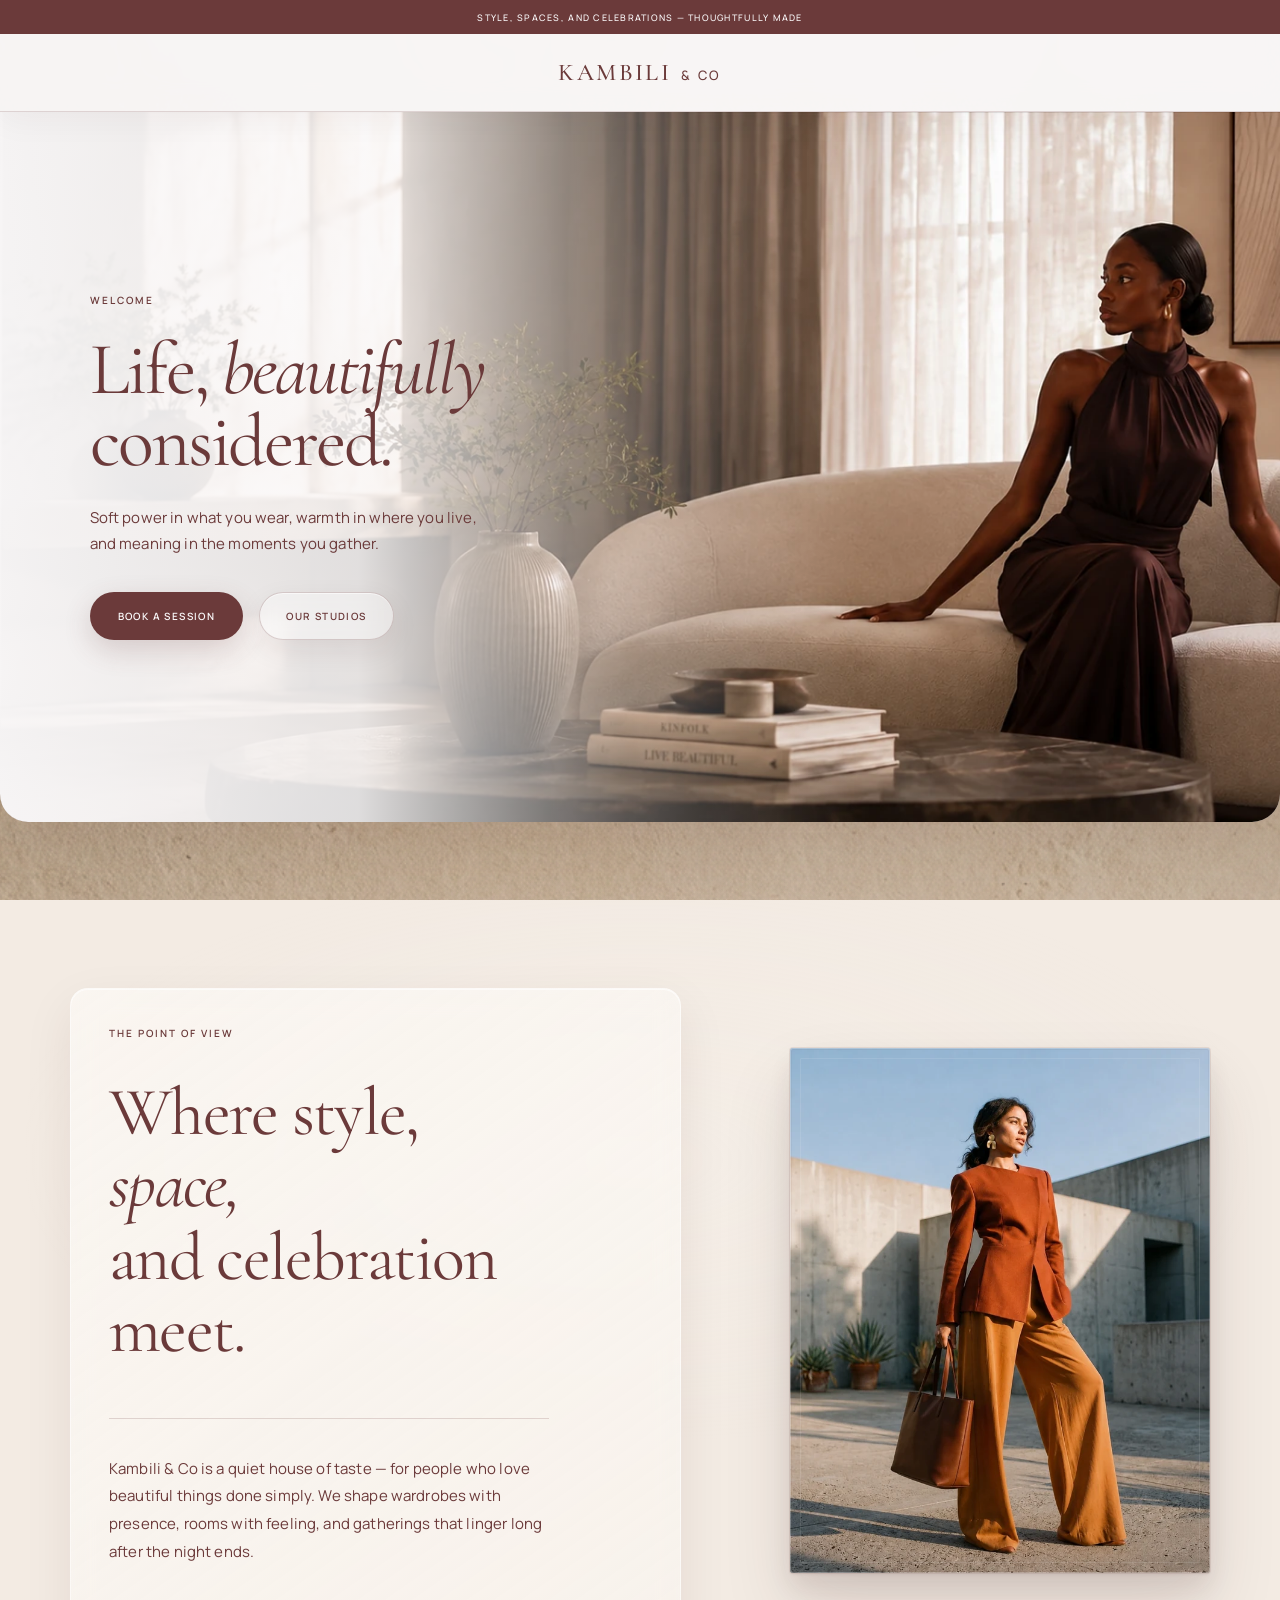
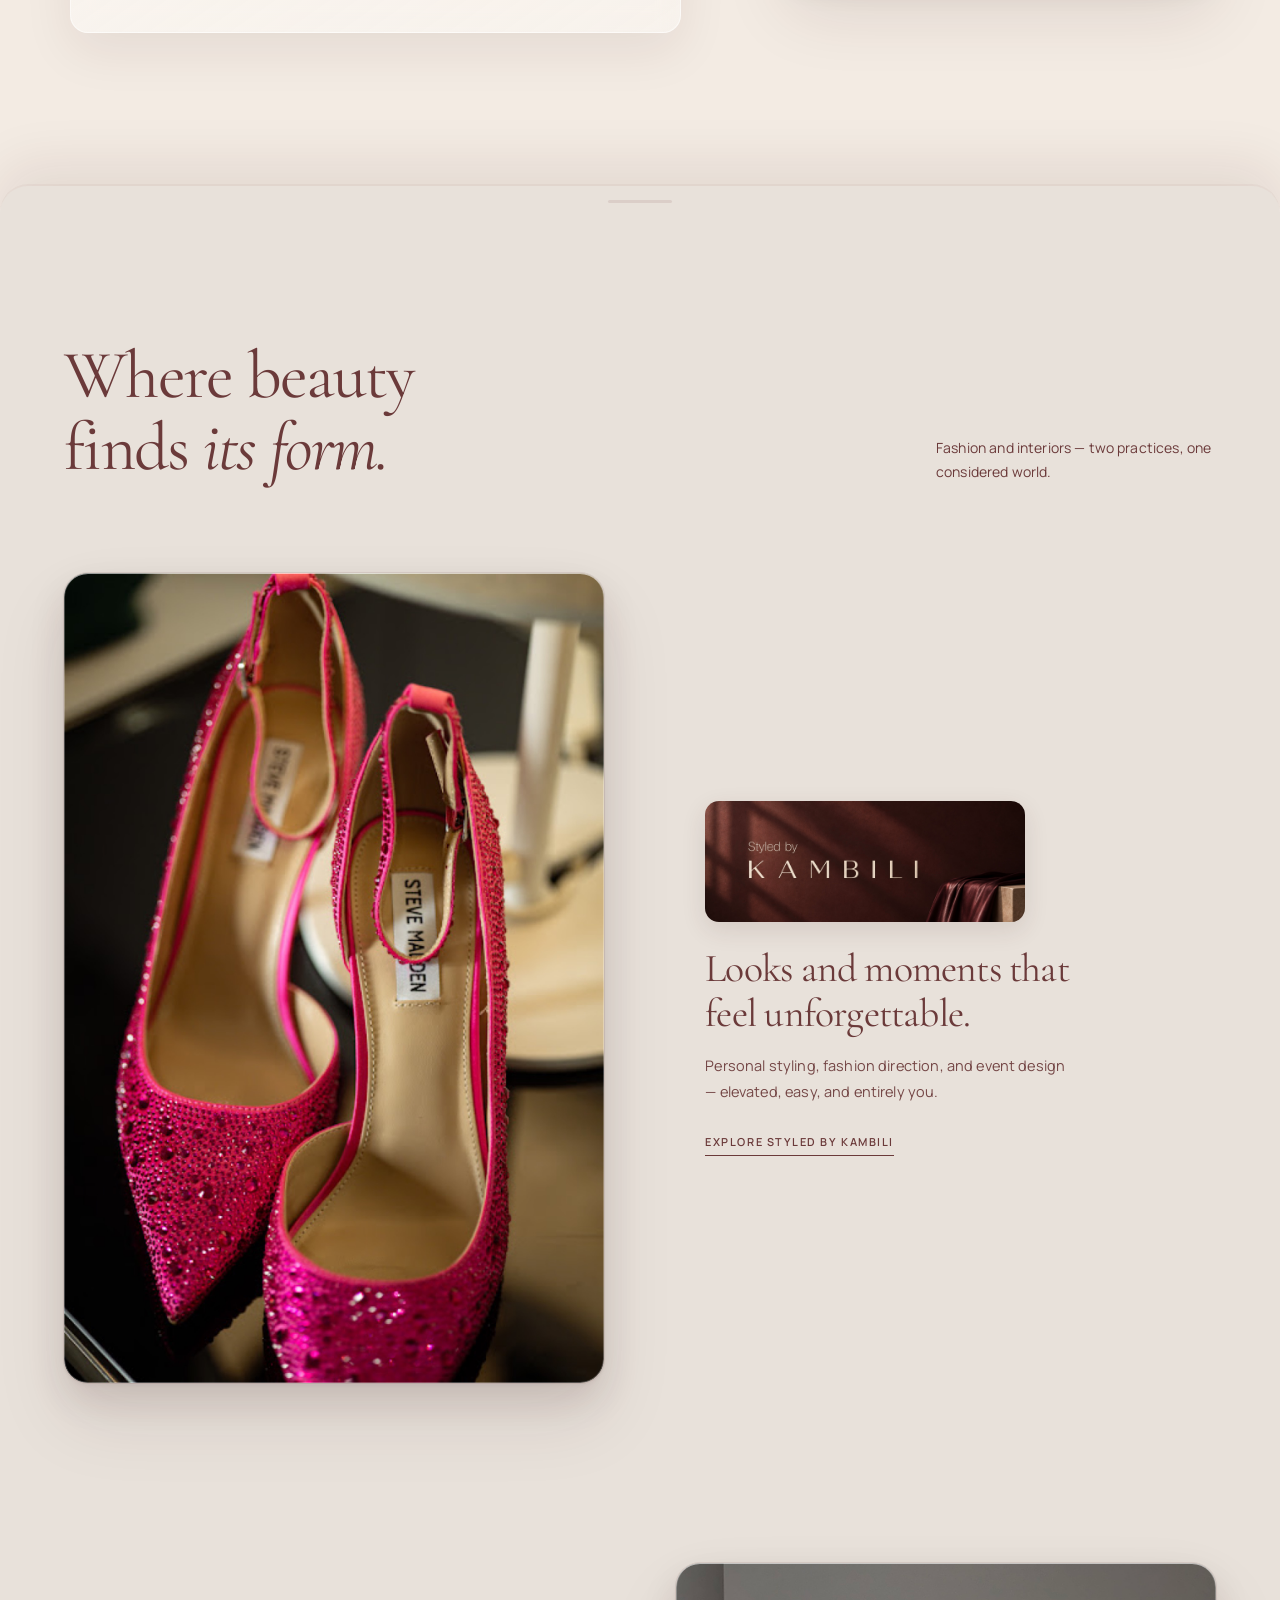
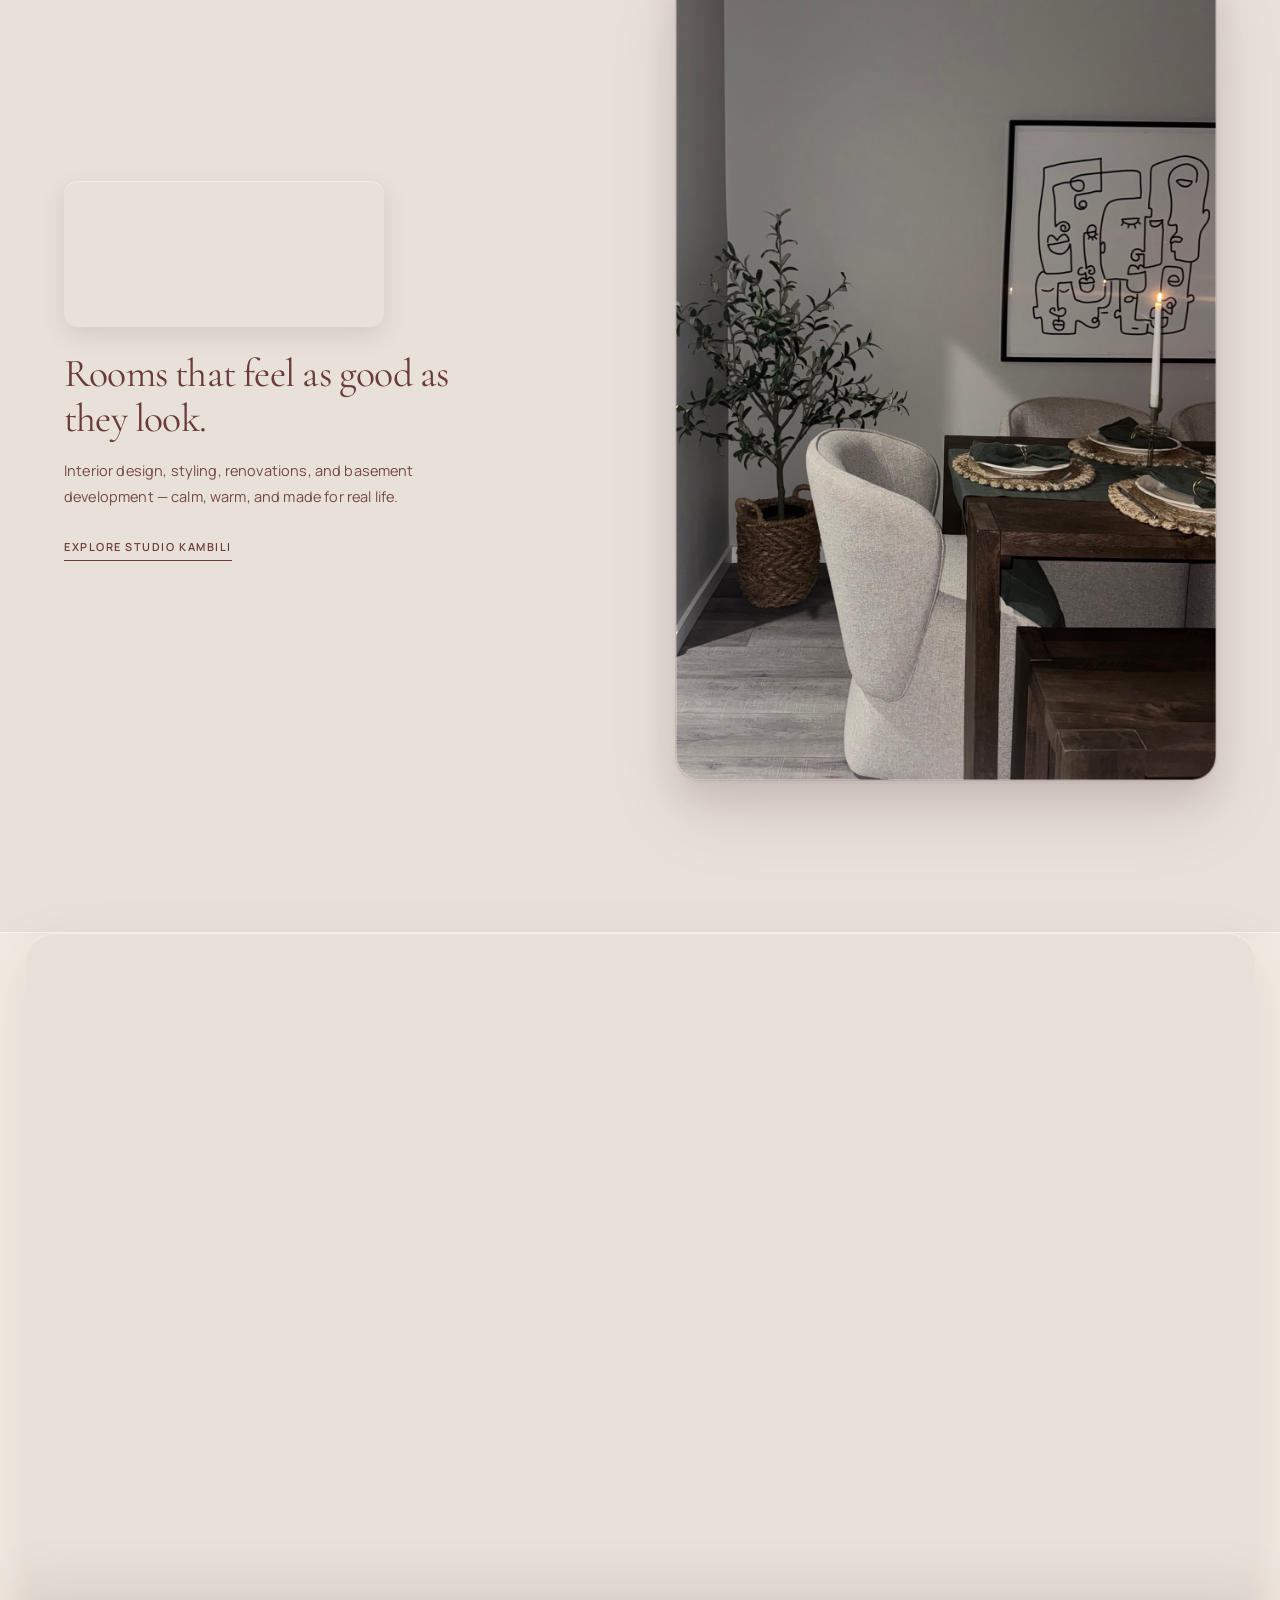
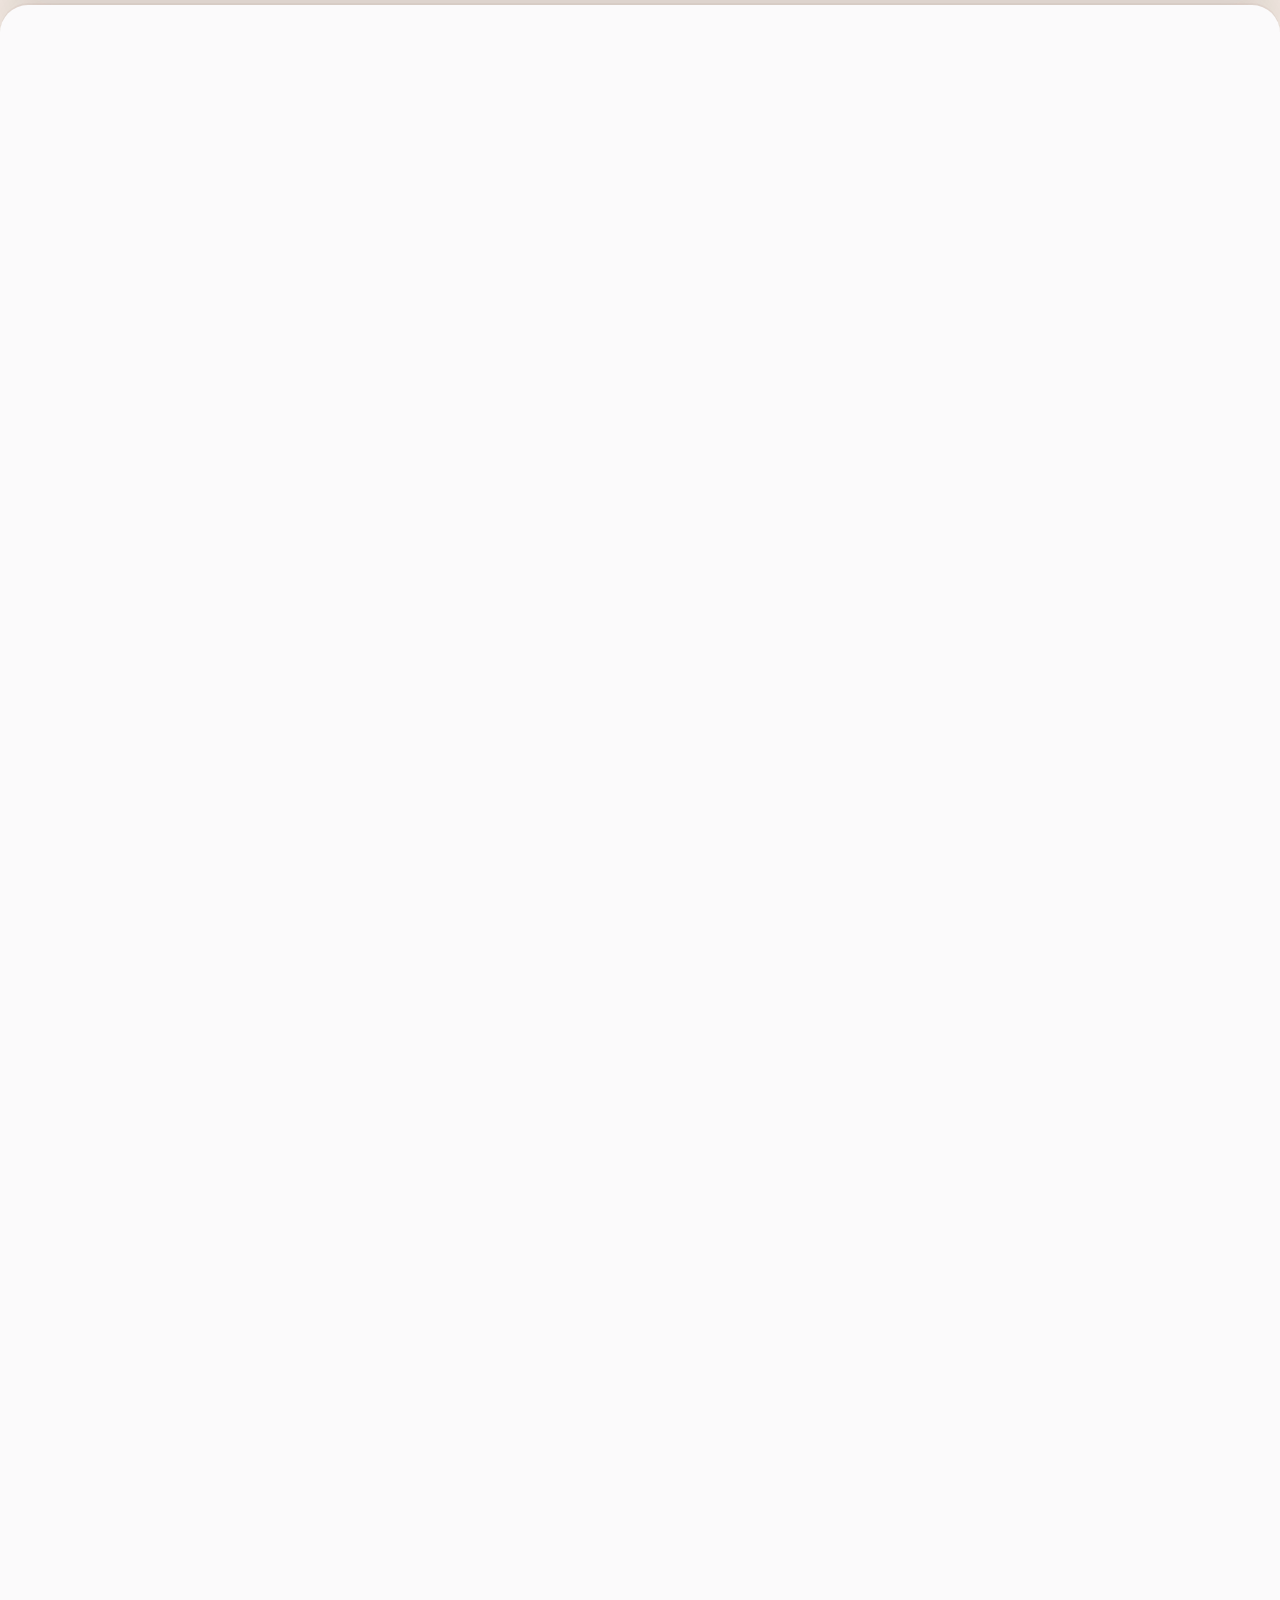
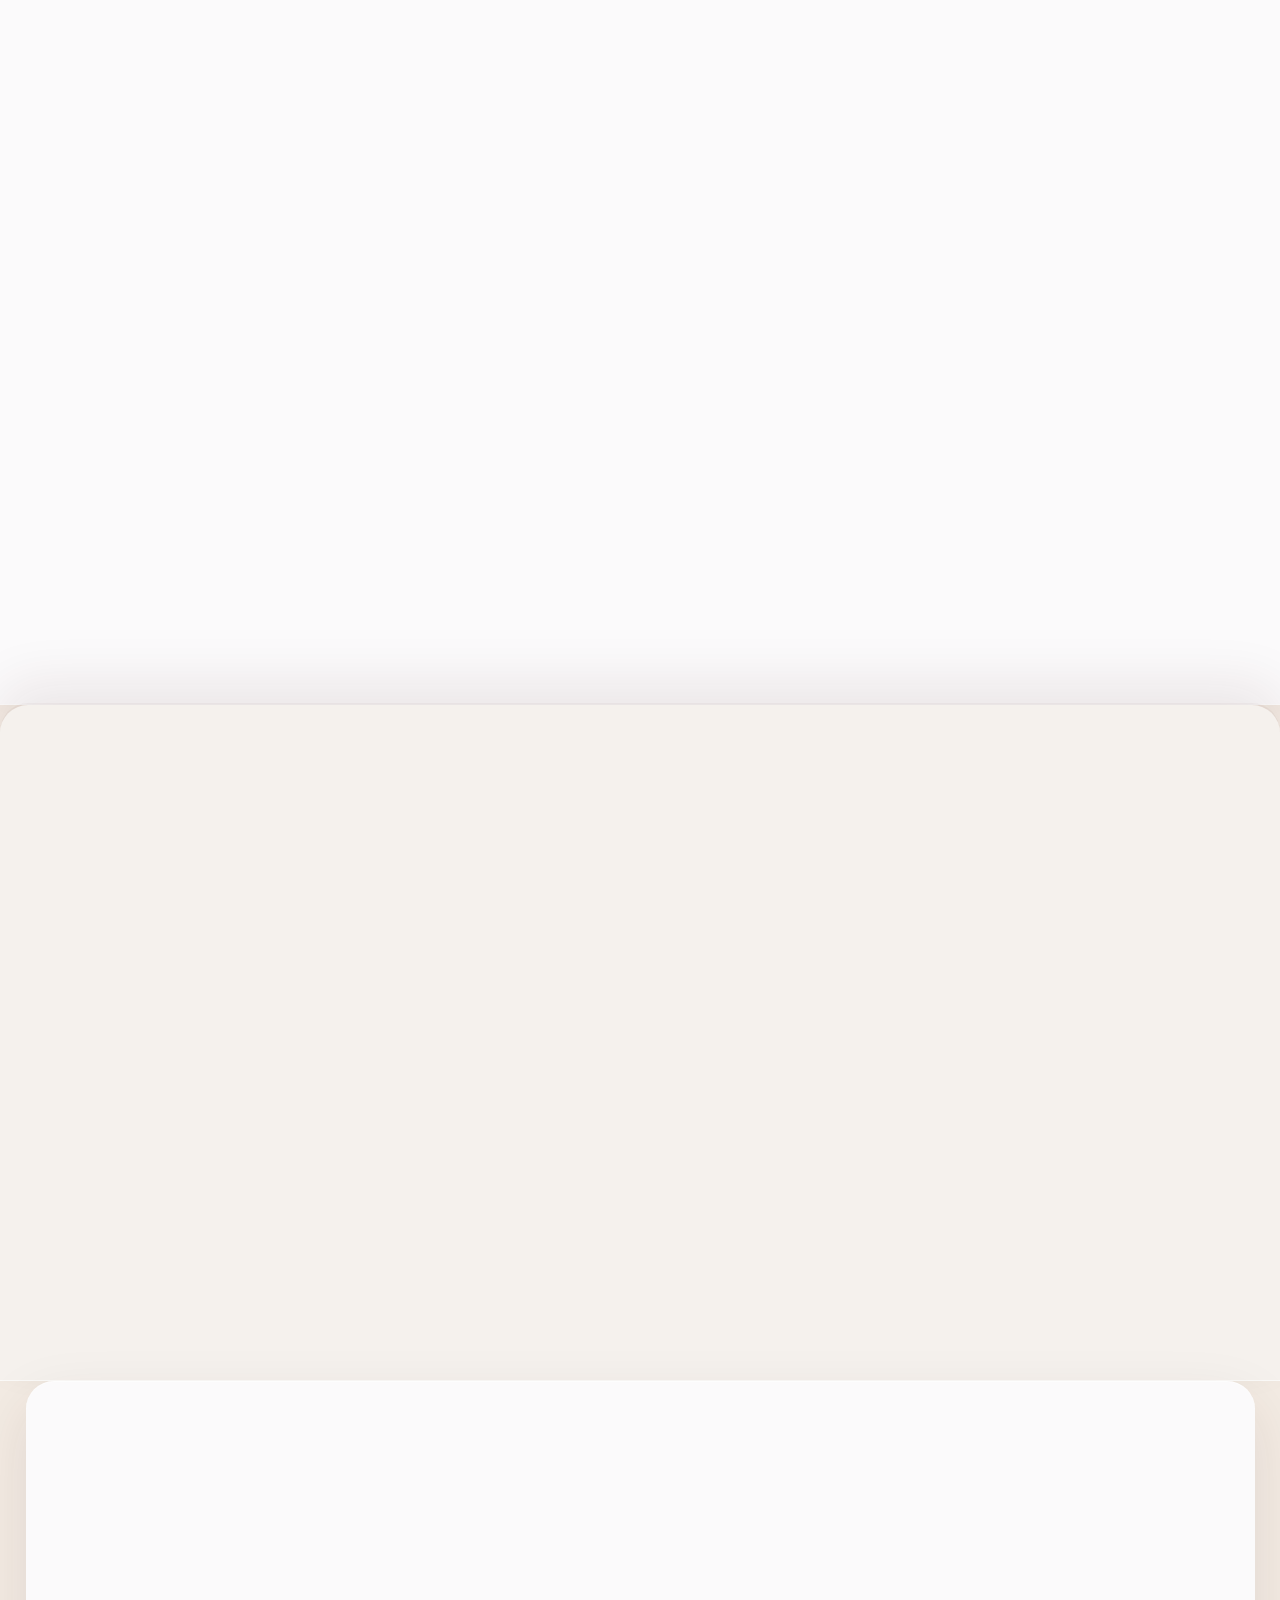
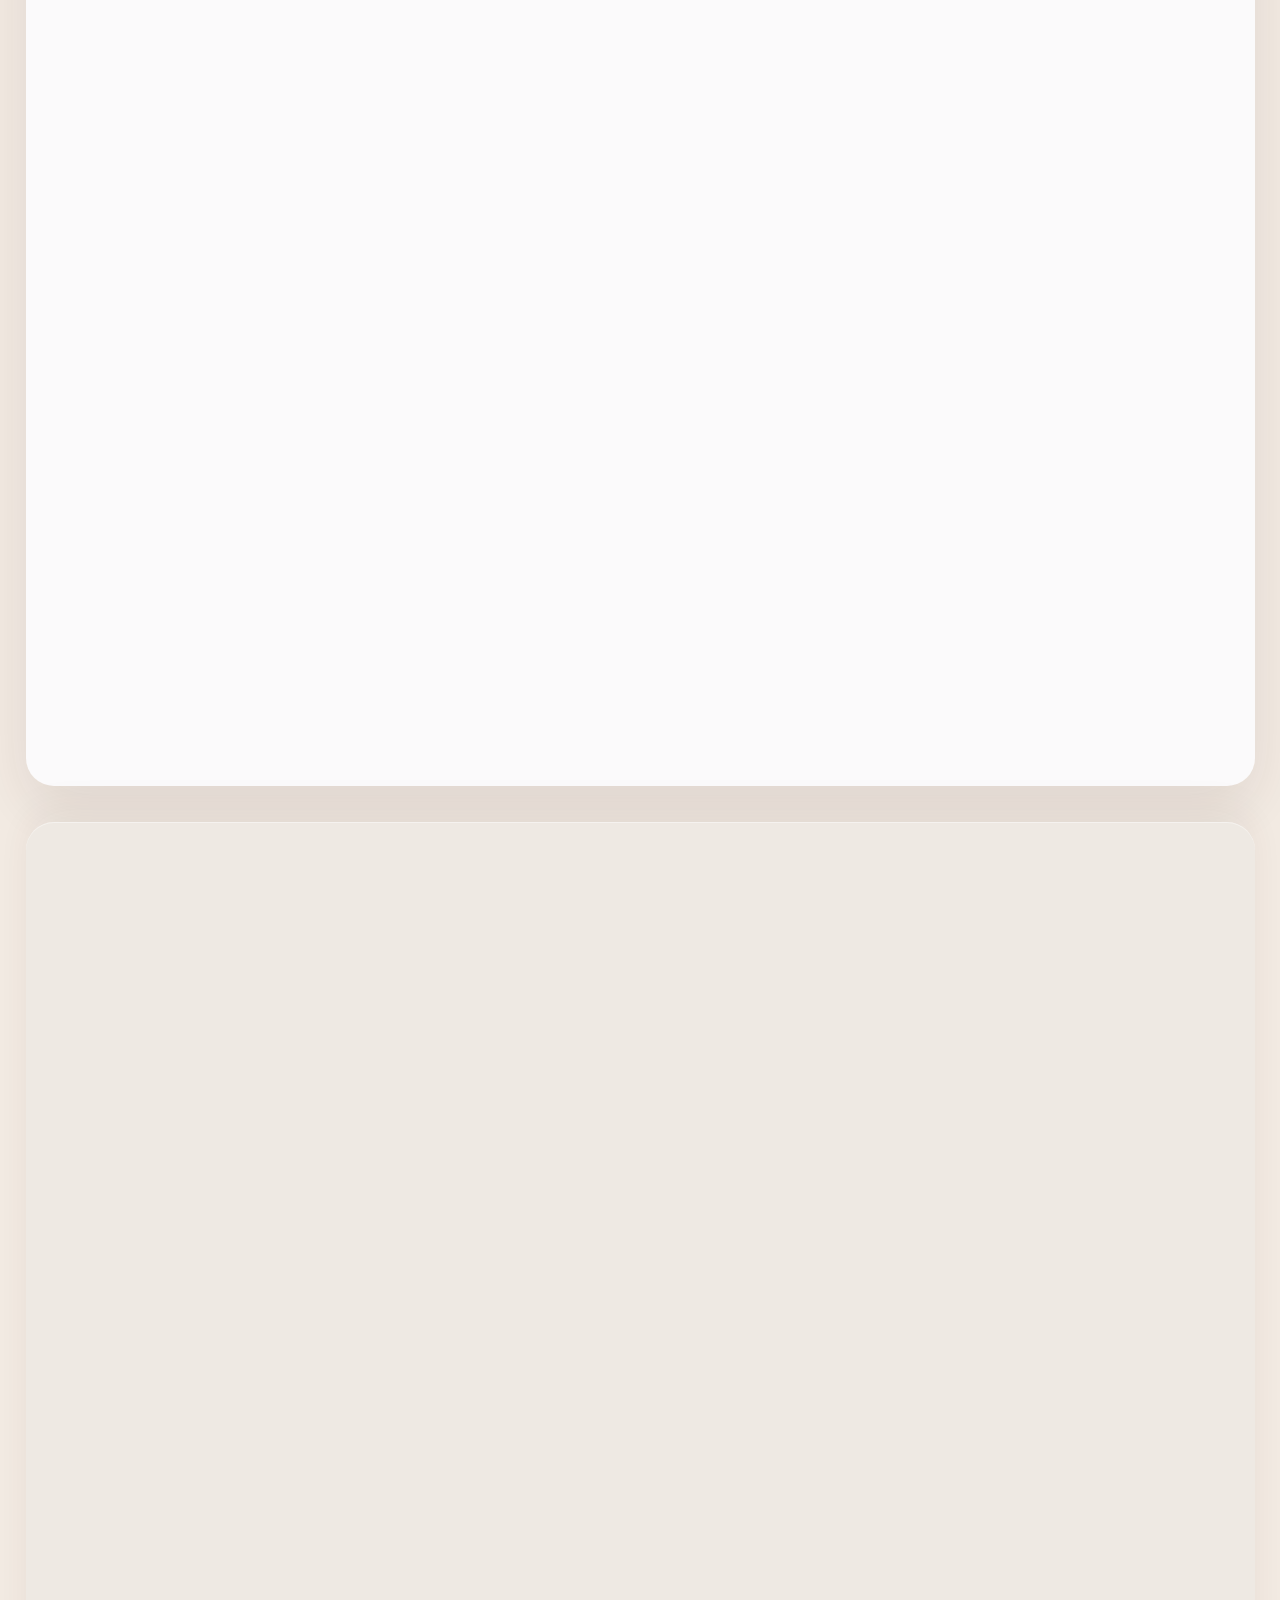
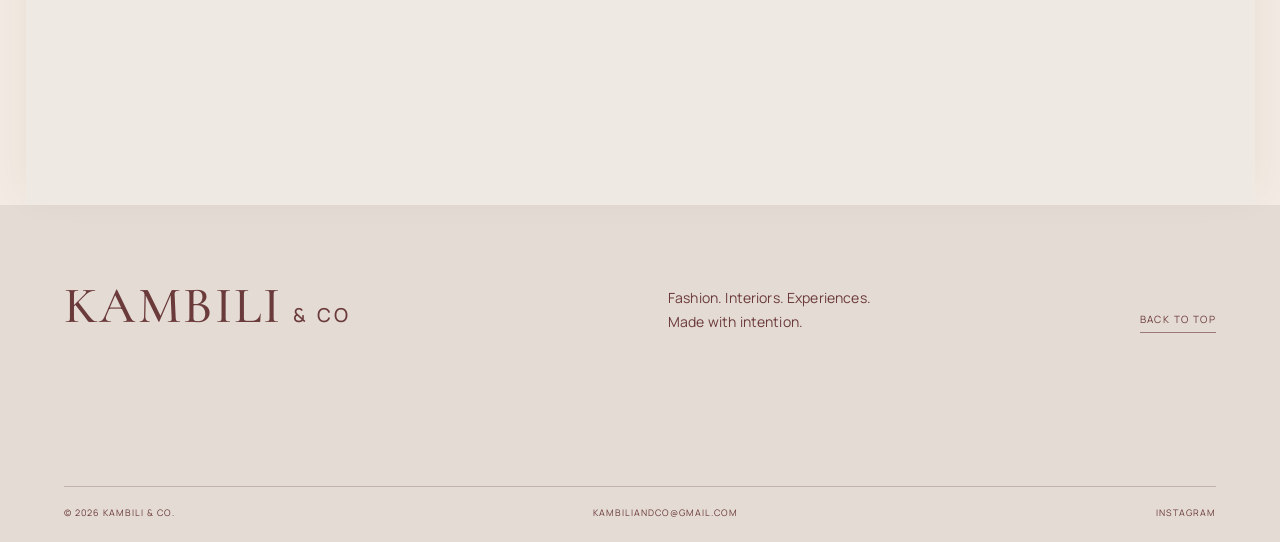
==== commit 2682e2e3: "feat(ui): mobile editorial polish, studios layout overhaul, and navigation enhancements - Add dedica" ====
--- a/index.html
+++ b/index.html
@@ -22,28 +22,44 @@
         rel="stylesheet"
       />
     </noscript>
-    <link rel="preload" as="image" href="./splash-bg.PNG" fetchpriority="high" />
+    <link rel="preload" as="image" href="./splash-rose-mobile.jpg" media="(max-width: 820px)" fetchpriority="high" />
+    <link rel="preload" as="image" href="./splash-rose-bg.jpg" media="(min-width: 821px)" fetchpriority="high" />
+    <link rel="preload" as="image" href="./bg-beige-rose-petals.jpg" fetchpriority="high" />
+    <link rel="preload" as="image" href="./bg-beige-rose-border.jpg" fetchpriority="high" />
     <link rel="preload" as="image" href="./img/hero.webp" type="image/webp" fetchpriority="high" />
-    <link rel="stylesheet" href="styles.css" />
+    <link rel="stylesheet" href="styles.css?v=2.9" />
+    <style>
+      .splash { background: #f0e7de !important; }
+      .splash-veil { display: none !important; }
+      .splash-content { color: #582828 !important; }
+      .splash-eyebrow { color: #6b3a3a !important; text-shadow: none !important; }
+      .splash-wordmark { color: #582828 !important; text-shadow: none !important; }
+      .splash-line { color: #582828 !important; text-shadow: none !important; }
+      .splash-line i { color: #582828 !important; text-shadow: none !important; }
+      .splash-amp { color: #6b3a3a !important; text-shadow: none !important; }
+      .splash-rule { background: #6b3a3a !important; }
+    </style>
   </head>
   <body class="is-loading">
-    <div class="splash" data-splash aria-hidden="false" role="status" aria-label="Loading Kambili and Co">
+    <div class="splash" data-splash aria-hidden="false" role="status" aria-label="Loading Kambili and Co" style="background: #f0e7de !important;">
       <div class="splash-bg" aria-hidden="true">
-        <img src="./splash-bg.PNG" alt="" width="1536" height="1024" decoding="async" fetchpriority="high" />
+        <picture>
+          <source media="(max-width: 820px)" srcset="./splash-rose-mobile.jpg" />
+          <img src="./splash-rose-bg.jpg" alt="" width="1920" height="1080" decoding="async" fetchpriority="high" />
+        </picture>
       </div>
-      <div class="splash-veil"></div>
-      <div class="splash-content">
-        <p class="splash-eyebrow">Est. with intention</p>
-        <p class="splash-wordmark" aria-label="Kambili and Co">
-          <span class="splash-line" data-splash-line>
-            <i style="--i:0">K</i><i style="--i:1">a</i><i style="--i:2">m</i><i style="--i:3">b</i><i style="--i:4">i</i><i style="--i:5">l</i><i style="--i:6">i</i>
+      <div class="splash-content" style="color: #582828 !important;">
+        <p class="splash-eyebrow" style="color: #6b3a3a !important; text-shadow: none !important;">Est. with intention</p>
+        <p class="splash-wordmark" aria-label="Kambili and Co" style="color: #582828 !important; text-shadow: none !important;">
+          <span class="splash-line" data-splash-line style="color: #582828 !important; text-shadow: none !important;">
+            <i style="--i:0; color: #582828 !important; text-shadow: none !important;">K</i><i style="--i:1; color: #582828 !important; text-shadow: none !important;">a</i><i style="--i:2; color: #582828 !important; text-shadow: none !important;">m</i><i style="--i:3; color: #582828 !important; text-shadow: none !important;">b</i><i style="--i:4; color: #582828 !important; text-shadow: none !important;">i</i><i style="--i:5; color: #582828 !important; text-shadow: none !important;">l</i><i style="--i:6; color: #582828 !important; text-shadow: none !important;">i</i>
           </span>
-          <span class="splash-amp" data-splash-amp>&amp;</span>
-          <span class="splash-line splash-co" data-splash-line>
-            <i style="--i:8">C</i><i style="--i:9">o</i>
+          <span class="splash-amp" data-splash-amp style="color: #6b3a3a !important; text-shadow: none !important;">&amp;</span>
+          <span class="splash-line splash-co" data-splash-line style="color: #582828 !important; text-shadow: none !important;">
+            <i style="--i:8; color: #582828 !important; text-shadow: none !important;">C</i><i style="--i:9; color: #582828 !important; text-shadow: none !important;">o</i>
           </span>
         </p>
-        <span class="splash-rule" aria-hidden="true"></span>
+        <span class="splash-rule" aria-hidden="true" style="background: #6b3a3a !important;"></span>
       </div>
     </div>
 
@@ -71,7 +87,7 @@
               <img src="./img/studio-pick-interior.webp" alt="Quiet interior vignette" width="900" height="502" loading="lazy" decoding="async" />
             </span>
             <span class="studio-pick-copy">
-              <span class="studio-pick-label">Studio by</span>
+              <span class="studio-pick-label">Studio</span>
               <strong>Kambili</strong>
               <em>Interiors, homes, and atmosphere</em>
             </span>
@@ -85,19 +101,24 @@
       <div class="lightbox-panel" role="dialog" aria-modal="true" aria-labelledby="lightbox-caption">
         <button class="lightbox-close" type="button" data-lightbox-close aria-label="Close">×</button>
         <figure class="lightbox-figure">
-          <img data-lightbox-image src="" alt="" decoding="async" />
-          <figcaption>
+          <div class="lightbox-image-wrap">
+            <img data-lightbox-image src="" alt="" decoding="async" />
+          </div>
+          <figcaption class="lightbox-caption-bar">
             <p class="eyebrow" data-lightbox-tag></p>
             <h3 id="lightbox-caption" data-lightbox-title></h3>
-            <a class="hero-book-button lightbox-book" href="https://calendly.com/styledbykambili/30min?month=2026-08" target="_blank" rel="noreferrer">
-              Book a consultation
-            </a>
           </figcaption>
         </figure>
       </div>
     </div>
 
     <a class="skip-link" href="#main-content">Skip to content</a>
+
+    <div class="rose-field" aria-hidden="true" data-rose-field>
+      <div class="rose-field-layer rose-field-petals" data-rose-layer="petals"></div>
+      <div class="rose-field-layer rose-field-border" data-rose-layer="border"></div>
+      <div class="rose-field-veil"></div>
+    </div>
 
     <div class="site-shell">
       <header class="site-header" data-header>
@@ -161,14 +182,16 @@
 
           <div class="studio-cards">
             <article class="studio-card styled-card" id="styled-by-kambili">
-              <div class="studio-card-image liquid-glass" tabindex="0">
-                <img src="./fahsion asset shoe pic 4.jpeg" alt="Editorial fashion styling featuring curated footwear" loading="lazy" decoding="async" style="object-position: 50% 42%" />
+              <div class="studio-card-image" tabindex="0">
+                <img src="./fahsion asset shoe pic 4.jpeg" alt="Editorial fashion styling featuring curated footwear" width="1280" height="1920" loading="lazy" decoding="async" />
                 <div class="studio-card-hover" aria-hidden="true">
                   <p>Style with presence</p>
                 </div>
               </div>
               <div class="studio-card-details">
-                <p class="studio-label"><span>Styled by</span> Kambili</p>
+                <a class="brand-mark brand-mark-logo" href="styled-by-kambili.html" aria-label="Explore Styled by Kambili">
+                  <img src="./Studio .jpg" alt="Styled by Kambili" width="1536" height="584" loading="lazy" decoding="async" />
+                </a>
                 <h3>Looks and moments that feel unforgettable.</h3>
                 <p>
                   Personal styling, fashion direction, and event design — elevated, easy, and entirely you.
@@ -178,19 +201,21 @@
             </article>
 
             <article class="studio-card studio-card-reverse" id="studio-kambili">
-              <div class="studio-card-image liquid-glass" tabindex="0">
-                <img src="./decor asset 5.jpeg" alt="Dining room styled with art and natural textures" loading="lazy" decoding="async" style="object-position: 50% 40%" />
+              <div class="studio-card-image" tabindex="0">
+                <img src="./decor asset 5.jpeg" alt="Dining room styled with art and natural textures" width="1269" height="1920" loading="lazy" decoding="async" />
                 <div class="studio-card-hover" aria-hidden="true">
                   <p>Homes with soul</p>
                 </div>
               </div>
               <div class="studio-card-details">
-                <p class="studio-label"><span>Studio by</span> Kambili</p>
+                <a class="brand-mark brand-mark-logo" href="studio-kambili.html" aria-label="Explore Studio Kambili">
+                  <img src="./IMG_0134 2.jpg" alt="Studio Kambili" width="1284" height="587" loading="lazy" decoding="async" />
+                </a>
                 <h3>Rooms that feel as good as they look.</h3>
                 <p>
                   Interior design, styling, renovations, and basement development — calm, warm, and made for real life.
                 </p>
-                <a class="text-link" href="studio-kambili.html">Explore Studio by Kambili</a>
+                <a class="text-link" href="studio-kambili.html">Explore Studio Kambili</a>
               </div>
             </article>
           </div>
@@ -219,32 +244,67 @@
             <p>Quiet rooms and soft celebrations — a first look at the feeling we create.</p>
           </div>
 
-          <div class="mosaic-grid">
-            <div class="mosaic-item mosaic-tall mosaic-collage" role="region" aria-label="Cake styling editorial collage">
-              <button
-                class="collage-half"
-                type="button"
-                data-lightbox-open
-                data-src="./img/cake-1.webp"
-                data-tag="Celebrations"
-                data-title="Sculptural celebration details"
-                data-alt="Artisanal celebration cake design with delicate florals"
-              >
-                <img src="./img/cake-1.webp" alt="Artisanal celebration cake design with delicate florals" width="675" height="1200" loading="lazy" decoding="async" />
-              </button>
-              <button
-                class="collage-half"
-                type="button"
-                data-lightbox-open
-                data-src="./img/cake-2.webp"
-                data-tag="Celebrations"
-                data-title="Cake styling, softly composed"
-                data-alt="Sculptural cake styling with botanical accents"
-              >
-                <img src="./img/cake-2.webp" alt="Sculptural cake styling with botanical accents" width="675" height="1200" loading="lazy" decoding="async" />
-              </button>
-            </div>
-
+          <div class="moment-cinematic-card" aria-label="Celebration atmosphere in motion">
+            <div class="moment-cinematic-media">
+              <video
+                class="moment-cinematic-video"
+                src="./Camera_panning_across_occasion_202608191747.mp4"
+                poster="./celebration-occasion-poster.png"
+                autoplay
+                muted
+                loop
+                playsinline
+                preload="metadata"
+                aria-label="Atmospheric celebration event styling video"
+              ></video>
+              <div class="moment-cinematic-gradient" aria-hidden="true"></div>
+            </div>
+            <div class="moment-cinematic-content">
+              <span class="moment-cinematic-tag">In Motion</span>
+              <h3 class="moment-cinematic-title">A celebration, <em>unfolding.</em></h3>
+              <p class="moment-cinematic-desc">Atmosphere, texture, and light — captured as the evening comes to life.</p>
+            </div>
+          </div>
+
+          <div class="celebration-deck" aria-label="Celebration cake styling">
+            <button
+              class="deck-card"
+              type="button"
+              data-lightbox-open
+              data-src="./cake decor another angle .jpeg"
+              data-tag="Celebrations"
+              data-title="A party, beautifully set"
+              data-alt="Birthday celebration table with custom cake and styled balloons"
+            >
+              <span class="deck-card-frame">
+                <img src="./cake decor another angle .jpeg" alt="Birthday celebration table with custom cake and styled balloons" loading="lazy" decoding="async" />
+              </span>
+              <span class="deck-card-meta">
+                <span class="deck-card-tag">Celebrations</span>
+                <em>A party, beautifully set</em>
+              </span>
+            </button>
+
+            <button
+              class="deck-card"
+              type="button"
+              data-lightbox-open
+              data-src="./cake decor .jpeg"
+              data-tag="Celebrations"
+              data-title="Sweet details, considered"
+              data-alt="Custom pink birthday cake with floral icing"
+            >
+              <span class="deck-card-frame">
+                <img src="./cake decor .jpeg" alt="Custom pink birthday cake with floral icing" loading="lazy" decoding="async" />
+              </span>
+              <span class="deck-card-meta">
+                <span class="deck-card-tag">Celebrations</span>
+                <em>Sweet details, considered</em>
+              </span>
+            </button>
+          </div>
+
+          <div class="mosaic-grid mosaic-grid-follow">
             <button
               class="mosaic-item mosaic-wide"
               type="button"
@@ -341,7 +401,7 @@
                 <select name="interest" required>
                   <option value="" selected disabled>Select an area</option>
                   <option>Styled by Kambili</option>
-                  <option>Studio by Kambili</option>
+                  <option>Studio Kambili</option>
                   <option>Kambili &amp; Co</option>
                 </select>
               </label>
--- a/styles.css
+++ b/styles.css
@@ -1,11 +1,11 @@
 :root {
-  --burgundy: #582828;
-  --burgundy-deep: #3d1a1a;
-  --ink: #271d1d;
+  --burgundy: #6B3A3A;
+  --burgundy-deep: #4A2626;
+  --ink: #2C1E1E;
   --ivory: #fbfafb;
   --warm-white: #f5f1ed;
   --soft-taupe: #ddd3cb;
-  --line: rgba(88, 40, 40, 0.18);
+  --line: rgba(107, 58, 58, 0.18);
   --display: "Cormorant Garamond", "Times New Roman", Georgia, serif;
   --script: "Parisienne", "Snell Roundhand", cursive;
   --sans: "Manrope", "Helvetica Neue", Arial, sans-serif;
@@ -22,14 +22,7 @@
   margin: 0;
   min-width: 320px;
   color: var(--burgundy);
-  background-color: #efe6dc;
-  background-image:
-    linear-gradient(180deg, rgba(251, 247, 242, .2) 0%, rgba(88, 40, 40, .05) 42%, rgba(251, 247, 242, .14) 100%),
-    url('./bg-beige-rose-petals.jpg');
-  background-repeat: no-repeat;
-  background-position: center center;
-  background-size: cover;
-  background-attachment: fixed;
+  background-color: #f3ebe3;
   font-family: var(--sans);
   font-size: 15px;
   font-weight: 400;
@@ -41,6 +34,49 @@
 body.is-loading,
 body.lightbox-open { overflow: hidden; }
 
+/* Dual rose field — GPU layers, no background-attachment lag */
+.rose-field {
+  position: fixed;
+  inset: 0;
+  z-index: 0;
+  pointer-events: none;
+  overflow: hidden;
+  background: #f0e7de;
+}
+.rose-field-layer {
+  position: absolute;
+  inset: -12% 0;
+  background-repeat: no-repeat;
+  background-position: center center;
+  background-size: cover;
+  will-change: transform;
+  transform: translate3d(0, 0, 0);
+  backface-visibility: hidden;
+}
+.rose-field-petals {
+  background-image: url('./bg-beige-rose-petals.jpg');
+  opacity: .92;
+}
+.rose-field-border {
+  background-image: url('./bg-beige-rose-border.jpg');
+  opacity: .88;
+  mix-blend-mode: multiply;
+}
+.rose-field-veil {
+  position: absolute;
+  inset: 0;
+  background:
+    radial-gradient(ellipse 90% 70% at 50% 35%, rgba(251, 247, 242, .18) 0%, transparent 62%),
+    linear-gradient(180deg, rgba(251, 247, 242, .12) 0%, transparent 28%, transparent 72%, rgba(243, 235, 227, .2) 100%);
+  pointer-events: none;
+}
+.site-shell {
+  position: relative;
+  z-index: 1;
+  overflow-x: clip;
+  overflow-y: visible;
+}
+
 /* —— Splash —— */
 .splash {
   position: fixed;
@@ -48,7 +84,7 @@
   z-index: 9999;
   display: grid;
   place-items: center;
-  background: var(--burgundy-deep);
+  background: #f0e7de;
   transition: opacity .75s var(--ease), visibility .75s;
 }
 .splash.is-done {
@@ -61,20 +97,17 @@
   inset: 0;
   overflow: hidden;
 }
+.splash-bg picture,
 .splash-bg img {
   width: 100%;
   height: 100%;
   object-fit: cover;
-  object-position: 50% 45%;
-  transform: scale(1.05);
+  object-position: center center;
+  transform: scale(1.03);
   animation: splashDrift 4.5s var(--ease) both;
 }
 .splash-veil {
-  position: absolute;
-  inset: 0;
-  background:
-    linear-gradient(165deg, rgba(61, 26, 26, .48) 0%, rgba(88, 40, 40, .38) 45%, rgba(40, 16, 16, .55) 100%),
-    radial-gradient(ellipse 70% 55% at 50% 42%, rgba(251, 250, 251, .12), transparent 68%);
+  display: none !important;
 }
 .splash-content {
   position: relative;
@@ -83,16 +116,16 @@
   flex-direction: column;
   align-items: center;
   text-align: center;
-  padding: 28px;
-  color: var(--ivory);
+  padding: 24px;
+  color: #582828 !important;
 }
 .splash-eyebrow {
-  margin: 0 0 26px;
+  margin: 0 0 24px;
   font-size: 10px;
   font-weight: 600;
   letter-spacing: .32em;
   text-transform: uppercase;
-  color: rgba(251, 250, 251, .78);
+  color: #6b3a3a !important;
   opacity: 0;
   animation: splashFade .7s var(--ease) .12s forwards;
 }
@@ -103,7 +136,7 @@
   align-items: baseline;
   justify-content: center;
   gap: .12em .3em;
-  color: var(--ivory);
+  color: #582828 !important;
   line-height: .95;
 }
 .splash-line {
@@ -113,11 +146,13 @@
   font-weight: 500;
   font-style: italic;
   letter-spacing: .04em;
-  text-shadow: 0 10px 40px rgba(20, 8, 8, .28);
+  color: #582828 !important;
+  text-shadow: none !important;
 }
 .splash-line i {
   display: inline-block;
   font-style: italic;
+  color: #582828 !important;
   opacity: 0;
   transform: translate3d(0, 22px, 0);
   animation: letterIn .7s cubic-bezier(0.16, 1, 0.3, 1) forwards;
@@ -136,16 +171,16 @@
   animation-delay: calc(0.4s + 7 * 0.09s);
   align-self: center;
   margin: 0 .04em;
-  color: rgba(251, 250, 251, .92);
-  text-shadow: 0 8px 28px rgba(20, 8, 8, .25);
+  color: #6b3a3a !important;
+  text-shadow: none !important;
   will-change: transform, opacity;
 }
 .splash-rule {
   display: block;
   width: 0;
   height: 1px;
-  margin-top: 30px;
-  background: rgba(251, 250, 251, .7);
+  margin-top: 28px;
+  background: #6b3a3a !important;
   animation: ruleGrow .8s var(--ease) 1.55s forwards;
 }
 @keyframes letterIn {
@@ -196,7 +231,7 @@
   min-height: 42px;
   padding: 9px 16px 9px 13px;
   border-radius: 999px;
-  border: 1px solid rgba(88, 40, 40, .12);
+  border: 1px solid rgba(107, 58, 58, .12);
   background: rgba(251, 248, 244, .72);
   color: var(--burgundy);
   backdrop-filter: blur(12px) saturate(1.1);
@@ -245,7 +280,6 @@
   position: relative;
   z-index: 5;
 }
-.site-shell { overflow-x: clip; overflow-y: visible; }
 
 /* Elevated media frames — soft 3D gallery edges */
 .media-frame,
@@ -261,7 +295,7 @@
   background: #d8cfc6;
   box-shadow:
     0 1px 0 rgba(255, 255, 255, .45) inset,
-    0 0 0 1px rgba(88, 40, 40, .1),
+    0 0 0 1px rgba(107, 58, 58, .1),
     0 2px 3px rgba(61, 26, 26, .05),
     0 14px 28px rgba(61, 26, 26, .1),
     0 36px 70px rgba(61, 26, 26, .12);
@@ -282,7 +316,7 @@
   pointer-events: none;
   box-shadow:
     inset 0 0 0 1px rgba(255, 255, 255, .28),
-    inset 0 0 0 2px rgba(88, 40, 40, .05);
+    inset 0 0 0 2px rgba(107, 58, 58, .05);
 }
 .media-frame::after,
 .introduction-visual::after {
@@ -300,17 +334,10 @@
 .mosaic-item:hover {
   box-shadow:
     0 1px 0 rgba(255, 255, 255, .5) inset,
-    0 0 0 1px rgba(88, 40, 40, .12),
+    0 0 0 1px rgba(107, 58, 58, .12),
     0 4px 8px rgba(61, 26, 26, .06),
     0 22px 40px rgba(61, 26, 26, .14),
     0 48px 90px rgba(61, 26, 26, .16);
-}
-.studio-card-image.liquid-glass:hover,
-.studio-card-image.liquid-glass:focus-visible {
-  box-shadow:
-    0 26px 60px rgba(61, 26, 26, .16),
-    0 48px 90px rgba(61, 26, 26, .1);
-  transform: translateY(-4px);
 }
 .introduction-visual:hover::after {
   opacity: .8;
@@ -328,7 +355,7 @@
   box-shadow:
     0 -1px 0 rgba(255, 255, 255, .65) inset,
     0 -20px 55px rgba(61, 26, 26, .09),
-    0 -2px 0 rgba(88, 40, 40, .04);
+    0 -2px 0 rgba(107, 58, 58, .04);
 }
 .studios { background: #e8e1da; }
 .selected-work { background: var(--ivory); }
@@ -345,7 +372,7 @@
   height: 3px;
   transform: translateX(-50%);
   border-radius: 99px;
-  background: rgba(88, 40, 40, .11);
+  background: rgba(107, 58, 58, .11);
   pointer-events: none;
   z-index: 3;
 }
@@ -394,7 +421,9 @@
   position: relative;
   z-index: 10;
   color: var(--burgundy);
-  background: rgba(251, 250, 251, .97);
+  background: rgba(251, 250, 251, .94);
+  backdrop-filter: blur(12px) saturate(1.08);
+  -webkit-backdrop-filter: blur(12px) saturate(1.08);
   box-shadow: 0 10px 30px rgba(61, 26, 26, .04);
 }
 .announcement-bar {
@@ -449,7 +478,7 @@
   width: min(860px, 100%);
   padding: clamp(28px, 4vw, 42px);
   background: rgba(251, 250, 251, .94);
-  border: 1px solid rgba(88, 40, 40, .12);
+  border: 1px solid rgba(107, 58, 58, .12);
   box-shadow: 0 30px 80px rgba(39, 29, 29, .18);
   transform: translateY(18px) scale(.985);
   opacity: 0;
@@ -464,7 +493,7 @@
   margin-bottom: clamp(28px, 4vw, 40px);
   padding-right: 40px;
 }
-.studio-overlay-head .eyebrow { margin-bottom: 14px; color: rgba(88, 40, 40, .7); }
+.studio-overlay-head .eyebrow { margin-bottom: 14px; color: rgba(107, 58, 58, .7); }
 .studio-overlay-head h2 {
   margin: 0;
   font-family: var(--display);
@@ -498,14 +527,14 @@
   gap: 0;
   min-height: 280px;
   background: var(--warm-white);
-  border: 1px solid rgba(88, 40, 40, .1);
+  border: 1px solid rgba(107, 58, 58, .1);
   overflow: hidden;
   transition: transform .45s var(--ease), box-shadow .45s ease, border-color .3s;
 }
 .studio-pick:hover {
   transform: translateY(-4px);
-  box-shadow: 0 18px 40px rgba(88, 40, 40, .12);
-  border-color: rgba(88, 40, 40, .22);
+  box-shadow: 0 18px 40px rgba(107, 58, 58, .12);
+  border-color: rgba(107, 58, 58, .22);
 }
 .studio-pick-media {
   display: block;
@@ -547,7 +576,7 @@
   font-size: 12px;
   font-style: normal;
   letter-spacing: .04em;
-  color: rgba(88, 40, 40, .72);
+  color: rgba(107, 58, 58, .72);
 }
 
 
@@ -558,11 +587,11 @@
   z-index: 9000;
   display: grid;
   place-items: center;
-  padding: 20px;
+  padding: clamp(16px, 3vw, 40px);
   opacity: 0;
   visibility: hidden;
   pointer-events: none;
-  transition: opacity .4s var(--ease), visibility .4s;
+  transition: opacity .38s cubic-bezier(0.16, 1, 0.3, 1), visibility .38s;
 }
 .lightbox.is-open {
   opacity: 1;
@@ -572,73 +601,122 @@
 .lightbox-backdrop {
   position: absolute;
   inset: 0;
-  background: rgba(30, 16, 16, .72);
-  backdrop-filter: blur(6px);
-  -webkit-backdrop-filter: blur(6px);
+  background: rgba(18, 8, 8, .84);
+  backdrop-filter: blur(12px);
+  -webkit-backdrop-filter: blur(12px);
   cursor: pointer;
+  transition: opacity .35s ease;
 }
 .lightbox-panel {
   position: relative;
   z-index: 1;
-  width: min(980px, 100%);
-  max-height: min(92vh, 900px);
-  background: var(--ivory);
-  box-shadow: 0 30px 90px rgba(20, 8, 8, .35);
-  transform: translateY(16px) scale(.98);
+  max-width: min(94vw, 1300px);
+  max-height: min(92vh, 920px);
+  display: flex;
+  flex-direction: column;
+  align-items: center;
+  justify-content: center;
+  background: transparent;
+  box-shadow: none;
+  transform: scale(0.93) translateY(14px);
   opacity: 0;
-  transition: transform .5s var(--ease), opacity .4s ease;
-  overflow: hidden;
+  filter: blur(4px);
+  transition:
+    transform .45s cubic-bezier(0.16, 1, 0.3, 1),
+    opacity .35s ease,
+    filter .45s ease;
+  will-change: transform, opacity;
 }
 .lightbox.is-open .lightbox-panel {
-  transform: translateY(0) scale(1);
+  transform: scale(1) translateY(0);
   opacity: 1;
+  filter: blur(0);
 }
 .lightbox-close {
   position: absolute;
-  top: 14px;
-  right: 16px;
-  z-index: 2;
-  width: 40px;
-  height: 40px;
+  top: -14px;
+  right: -14px;
+  z-index: 10;
+  width: 44px;
+  height: 44px;
+  border-radius: 50%;
+  background: rgba(45, 20, 20, .88);
+  border: 1px solid rgba(255, 255, 255, .25);
   color: var(--ivory);
-  font-size: 30px;
+  font-size: 26px;
   line-height: 1;
-  text-shadow: 0 2px 10px rgba(0,0,0,.35);
-  transition: transform .3s var(--ease);
-}
-.lightbox-close:hover { transform: rotate(90deg); }
+  display: grid;
+  place-items: center;
+  box-shadow: 0 8px 24px rgba(0, 0, 0, .45);
+  transition: transform .3s var(--ease), background .3s ease;
+  cursor: pointer;
+}
+.lightbox-close:hover {
+  transform: rotate(90deg) scale(1.08);
+  background: rgba(88, 38, 38, .98);
+}
 .lightbox-figure {
   margin: 0;
-  display: grid;
-  grid-template-columns: 1.35fr .9fr;
-  min-height: min(72vh, 620px);
-}
-.lightbox-figure img {
-  width: 100%;
-  height: 100%;
-  min-height: 320px;
-  object-fit: cover;
-  background: var(--soft-taupe);
-}
-.lightbox-figure figcaption {
   display: flex;
   flex-direction: column;
+  align-items: center;
+  position: relative;
+  max-height: min(90vh, 880px);
+  max-width: 100%;
+}
+.lightbox-image-wrap {
+  position: relative;
+  display: flex;
+  align-items: center;
   justify-content: center;
-  padding: clamp(28px, 4vw, 48px);
-  background: var(--ivory);
-  color: var(--burgundy);
-}
-.lightbox-figure .eyebrow { margin-bottom: 16px; opacity: .7; }
-.lightbox-figure h3 {
-  margin: 0 0 28px;
+  max-height: min(80vh, 780px);
+  max-width: min(92vw, 1200px);
+  border-radius: 20px;
+  overflow: hidden;
+  background: transparent;
+  box-shadow:
+    0 1px 0 rgba(255, 255, 255, .35) inset,
+    0 0 0 1px rgba(255, 255, 255, .1),
+    0 24px 60px rgba(0, 0, 0, .6),
+    0 48px 110px rgba(0, 0, 0, .45);
+}
+.lightbox-figure img {
+  display: block;
+  max-width: min(92vw, 1200px);
+  max-height: min(80vh, 780px);
+  width: auto;
+  height: auto;
+  object-fit: contain;
+  border-radius: 20px;
+  background: transparent;
+}
+.lightbox-caption-bar {
+  display: flex;
+  align-items: baseline;
+  justify-content: center;
+  gap: 12px;
+  padding: 14px 20px 0;
+  color: var(--ivory);
+  text-align: center;
+  max-width: 90vw;
+}
+.lightbox-caption-bar .eyebrow {
+  margin: 0;
+  font-size: 10px;
+  letter-spacing: .2em;
+  text-transform: uppercase;
+  color: rgba(255, 255, 255, .7);
+}
+.lightbox-caption-bar h3 {
+  margin: 0;
   font-family: var(--display);
-  font-size: clamp(32px, 4vw, 48px);
+  font-size: clamp(18px, 2.2vw, 26px);
   font-weight: 400;
   font-style: italic;
-  line-height: 1.08;
-  letter-spacing: -.02em;
-}
-.lightbox-book { align-self: flex-start; }
+  letter-spacing: -.01em;
+  color: var(--ivory);
+  text-shadow: 0 2px 12px rgba(0, 0, 0, .4);
+}
 
 /* —— Hero —— */
 .hero {
@@ -710,7 +788,7 @@
   font-weight: 600;
   letter-spacing: .14em;
   text-transform: uppercase;
-  box-shadow: 0 10px 28px rgba(88, 40, 40, .2);
+  box-shadow: 0 10px 28px rgba(107, 58, 58, .2);
   transition: transform .3s var(--ease), box-shadow .3s ease, background .3s ease;
 }
 .hero-book-button:hover,
@@ -718,7 +796,7 @@
 .form-submit:hover,
 .lightbox-book:hover {
   transform: translateY(-2px);
-  box-shadow: 0 16px 34px rgba(88, 40, 40, .26);
+  box-shadow: 0 16px 34px rgba(107, 58, 58, .26);
 }
 .hero-studios-button {
   display: inline-flex;
@@ -727,7 +805,7 @@
   min-height: 48px;
   padding: 14px 26px;
   border-radius: 999px;
-  border: 1px solid rgba(88, 40, 40, .22);
+  border: 1px solid rgba(107, 58, 58, .22);
   background: rgba(251, 250, 251, .48);
   backdrop-filter: blur(8px) saturate(1.08);
   -webkit-backdrop-filter: blur(8px) saturate(1.08);
@@ -743,7 +821,7 @@
 }
 .hero-studios-button:hover {
   background: rgba(251, 250, 251, .78);
-  border-color: rgba(88, 40, 40, .32);
+  border-color: rgba(107, 58, 58, .32);
   transform: translateY(-2px);
   box-shadow:
     0 1px 0 rgba(255, 255, 255, .7) inset,
@@ -752,8 +830,8 @@
 
 /* —— Introduction (rose field window) —— */
 .introduction {
-  padding-top: clamp(100px, 12vw, 170px);
-  padding-bottom: clamp(90px, 11vw, 150px);
+  padding-top: clamp(110px, 13vw, 180px);
+  padding-bottom: clamp(100px, 12vw, 160px);
   position: relative;
   z-index: 1;
   background: transparent;
@@ -761,10 +839,10 @@
 .introduction::before {
   content: "";
   position: absolute;
-  inset: 8% 4% auto;
-  height: min(70%, 520px);
-  border-radius: 40% 40% 45% 45%;
-  background: radial-gradient(ellipse at center, rgba(251, 247, 242, .42) 0%, transparent 72%);
+  inset: 6% 2% auto;
+  height: min(78%, 560px);
+  border-radius: 42% 42% 48% 48%;
+  background: radial-gradient(ellipse at center, rgba(251, 247, 242, .26) 0%, transparent 74%);
   pointer-events: none;
   z-index: 0;
 }
@@ -780,13 +858,15 @@
 }
 .introduction-content {
   min-width: 0;
-  padding: clamp(22px, 3vw, 34px);
-  border-radius: 4px;
-  background: linear-gradient(135deg, rgba(251, 248, 244, .86) 0%, rgba(251, 248, 244, .72) 100%);
-  border: 1px solid rgba(255, 255, 255, .45);
+  padding: clamp(24px, 3.2vw, 38px);
+  border-radius: 18px;
+  background: linear-gradient(145deg, rgba(251, 248, 244, .78) 0%, rgba(251, 248, 244, .56) 100%);
+  border: 1px solid rgba(255, 255, 255, .52);
   box-shadow:
-    0 1px 0 rgba(255, 255, 255, .55) inset,
-    0 18px 50px rgba(61, 26, 26, .06);
+    0 1px 0 rgba(255, 255, 255, .62) inset,
+    0 18px 50px rgba(61, 26, 26, .08);
+  backdrop-filter: blur(12px) saturate(1.08);
+  -webkit-backdrop-filter: blur(12px) saturate(1.08);
 }
 .introduction-frame .eyebrow {
   margin: 0 0 clamp(24px, 3.5vw, 38px);
@@ -868,84 +948,109 @@
   line-height: 1.7;
   justify-self: end;
 }
-.studio-cards { display: grid; gap: clamp(96px, 14vw, 200px); }
+.studio-cards {
+  display: grid;
+  gap: clamp(96px, 14vw, 180px);
+}
 .studio-card {
   display: grid;
-  grid-template-columns: minmax(0, 1.45fr) minmax(260px, .55fr);
+  grid-template-columns: minmax(0, 1.05fr) minmax(280px, 0.95fr);
   align-items: center;
-  gap: clamp(28px, 6vw, 88px);
-}
-.studio-card-reverse { grid-template-columns: minmax(260px, .55fr) minmax(0, 1.45fr); }
-.studio-card-reverse .studio-card-image { order: 2; }
-.studio-card-reverse .studio-card-details { order: 1; }
+  gap: clamp(32px, 6vw, 96px);
+}
+.studio-card-reverse {
+  grid-template-columns: minmax(280px, 0.95fr) minmax(0, 1.05fr);
+}
+.studio-card-reverse .studio-card-image {
+  order: 2;
+  margin-left: auto;
+}
+.studio-card-reverse .studio-card-details {
+  order: 1;
+}
 
 .studio-card-image {
   position: relative;
   width: 100%;
-  height: clamp(420px, 52vw, 720px);
-  aspect-ratio: auto;
+  max-width: 540px;
+  aspect-ratio: 2 / 3;
   overflow: hidden;
   cursor: default;
   contain: paint;
-}
-.studio-card-image > .studio-card-shade {
-  display: none;
-}
-.studio-card-image::after {
-  content: "";
-  position: absolute;
-  inset: 0;
-  border-radius: inherit;
-  background: linear-gradient(0deg, rgba(23,9,9,.22), transparent 38%);
-  opacity: .75;
-  transition: opacity .55s var(--ease);
-  pointer-events: none;
-  z-index: 1;
-}
-.studio-card-image img {
-  width: 100%;
-  height: 100%;
-  object-fit: cover;
-  object-position: center;
-  transition: transform 1.1s var(--ease);
-}
-
-/* Liquid glass — single clean edge, full image */
-.studio-card-image.liquid-glass {
-  border-radius: 28px;
+  border-radius: 24px;
   isolation: isolate;
   background: #d8cfc6;
+  padding: 0;
   box-shadow:
-    0 20px 50px rgba(61, 26, 26, .12),
-    0 40px 90px rgba(61, 26, 26, .08);
-}
-.studio-card-image.liquid-glass::before {
+    0 1px 0 rgba(255, 255, 255, .45) inset,
+    0 0 0 1px rgba(107, 58, 58, .1),
+    0 2px 4px rgba(61, 26, 26, .04),
+    0 16px 36px rgba(61, 26, 26, .12),
+    0 36px 72px rgba(61, 26, 26, .10);
+  transition: transform .7s var(--ease), box-shadow .7s var(--ease);
+}
+#styled-by-kambili .studio-card-image {
+  aspect-ratio: 1280 / 1920;
+}
+#studio-kambili .studio-card-image {
+  aspect-ratio: 1269 / 1920;
+}
+.studio-card-image:hover,
+.studio-card-image:focus-visible {
+  transform: translateY(-6px);
+  box-shadow:
+    0 1px 0 rgba(255, 255, 255, .55) inset,
+    0 0 0 1px rgba(107, 58, 58, .14),
+    0 8px 16px rgba(61, 26, 26, .06),
+    0 24px 52px rgba(61, 26, 26, .16),
+    0 48px 96px rgba(61, 26, 26, .14);
+}
+.studio-card-image::before {
   content: "";
   position: absolute;
   inset: 0;
   z-index: 3;
   border-radius: inherit;
   pointer-events: none;
-  background: linear-gradient(145deg, rgba(255, 255, 255, .2) 0%, transparent 36%);
-  box-shadow: inset 0 0 0 1px rgba(255, 255, 255, .28);
-}
-.studio-card-image.liquid-glass::after {
-  background: linear-gradient(0deg, rgba(40, 16, 16, .28) 0%, transparent 45%);
-  opacity: .85;
+  box-shadow:
+    inset 0 0 0 1px rgba(255, 255, 255, .28),
+    inset 0 1px 0 0 rgba(255, 255, 255, .45);
+}
+.studio-card-image::after {
+  content: "";
+  position: absolute;
+  inset: 0;
   z-index: 2;
   border-radius: inherit;
-  box-shadow: none;
-}
-.liquid-glass-shine {
-  display: none;
-}
-.studio-card-image.liquid-glass img {
-  filter: none;
+  pointer-events: none;
+  background: linear-gradient(0deg, rgba(30, 10, 10, .48) 0%, rgba(30, 10, 10, .12) 32%, transparent 58%);
+  opacity: 0;
+  transition: opacity .55s var(--ease);
+}
+.studio-card-image:hover::after,
+.studio-card-image:focus-visible::after {
+  opacity: 1;
+}
+.studio-card-image img {
+  width: 100%;
+  height: 100%;
+  max-width: 100%;
+  max-height: 100%;
+  display: block;
+  object-fit: cover;
+  object-position: center;
+  border-radius: inherit;
+  transform: scale(1);
+  transition: transform 1s var(--ease);
+}
+.studio-card-image:hover img,
+.studio-card-image:focus-visible img {
+  transform: scale(1.035);
 }
 
 .studio-card-hover {
   position: absolute;
-  z-index: 5;
+  z-index: 4;
   left: 0;
   right: 0;
   bottom: 0;
@@ -968,25 +1073,76 @@
   letter-spacing: -.02em;
   text-shadow: 0 8px 24px rgba(20, 8, 8, .28);
 }
-.studio-card-image:hover img,
-.studio-card-image:focus-visible img {
-  transform: scale(1.05);
-}
-.studio-card-image:hover::after,
-.studio-card-image:focus-visible::after {
-  opacity: 1;
-}
-.studio-card-image.liquid-glass:hover::after,
-.studio-card-image.liquid-glass:focus-visible::after {
-  background: linear-gradient(0deg, rgba(40, 16, 16, .42) 0%, transparent 50%);
-  opacity: 1;
-}
 .studio-card-image:hover .studio-card-hover,
 .studio-card-image:focus-visible .studio-card-hover {
   opacity: 1;
   transform: translateY(0);
 }
 .studio-card-details { padding: 18px 0; }
+
+/* Logo-style brand marks (match official lockups) */
+.brand-mark {
+  margin: 0 0 22px;
+  display: flex;
+  flex-direction: column;
+  align-items: flex-start;
+  gap: 8px;
+  color: var(--burgundy);
+}
+.brand-mark.brand-mark-logo {
+  max-width: 320px;
+  width: 100%;
+  margin: 0 0 24px;
+  display: block;
+  text-decoration: none;
+  cursor: pointer;
+  border-radius: 14px;
+  transition: transform .4s var(--ease);
+}
+.brand-mark-logo img {
+  width: 100%;
+  height: auto;
+  display: block;
+  border-radius: 14px;
+  box-shadow:
+    0 1px 0 rgba(255, 255, 255, .35) inset,
+    0 8px 24px rgba(74, 38, 38, .12);
+  transition: transform .45s var(--ease), box-shadow .45s var(--ease), filter .3s ease;
+}
+.brand-mark-logo:hover img {
+  transform: translateY(-4px) scale(1.015);
+  box-shadow:
+    0 1px 0 rgba(255, 255, 255, .5) inset,
+    0 16px 36px rgba(74, 38, 38, .2);
+  filter: brightness(1.04);
+}
+.brand-mark-logo:active img {
+  transform: translateY(0) scale(.985);
+  box-shadow:
+    0 1px 0 rgba(255, 255, 255, .2) inset,
+    0 6px 16px rgba(74, 38, 38, .12);
+}
+.brand-mark-lead {
+  display: block;
+  font-family: var(--display);
+  font-size: clamp(22px, 2.4vw, 30px);
+  font-weight: 400;
+  font-style: italic;
+  line-height: 1;
+  letter-spacing: .02em;
+  opacity: .88;
+}
+.brand-mark-name {
+  display: block;
+  font-family: var(--display);
+  font-size: clamp(34px, 4vw, 52px);
+  font-weight: 400;
+  font-style: normal;
+  line-height: .92;
+  letter-spacing: .28em;
+  text-transform: uppercase;
+  padding-right: .12em;
+}
 .studio-label {
   margin: 0 0 16px;
   font-family: var(--display);
@@ -1014,7 +1170,7 @@
   line-height: 1.12;
   letter-spacing: -.02em;
 }
-.studio-card-details > p:not(.studio-label) {
+.studio-card-details > p:not(.studio-label):not(.brand-mark) {
   max-width: 360px;
   margin: 18px 0 26px;
   font-size: 14.5px;
@@ -1048,7 +1204,7 @@
 .manifesto-image::before { display: none; }
 .manifesto-image img { width: 100%; height: 100%; object-fit: cover; object-position: center; }
 .manifesto-copy { padding: clamp(66px, 8vw, 120px); align-self: center; }
-.manifesto-copy .eyebrow { color: rgba(88,40,40,.72); margin-bottom: 43px; }
+.manifesto-copy .eyebrow { color: rgba(107,58,58,.72); margin-bottom: 43px; }
 .manifesto blockquote {
   max-width: 650px; margin: 0;
   font-family: var(--display);
@@ -1077,11 +1233,210 @@
   max-width: 250px; margin: 0 0 7px;
   font-size: 14px; line-height: 1.7;
 }
+
+/* Cinematic Moment Feature (Video) */
+.moment-cinematic-card {
+  position: relative;
+  margin-bottom: clamp(24px, 3.5vw, 44px);
+  border-radius: 28px;
+  overflow: hidden;
+  isolation: isolate;
+  background: #2a1313;
+  contain: paint;
+  box-shadow:
+    0 1px 0 rgba(255, 255, 255, .35) inset,
+    0 0 0 1px rgba(107, 58, 58, .1),
+    0 4px 12px rgba(61, 26, 26, .06),
+    0 22px 50px rgba(61, 26, 26, .14),
+    0 44px 90px rgba(61, 26, 26, .12);
+  transition: transform .7s var(--ease), box-shadow .7s var(--ease);
+}
+.moment-cinematic-card:hover {
+  transform: translateY(-4px);
+  box-shadow:
+    0 1px 0 rgba(255, 255, 255, .45) inset,
+    0 0 0 1px rgba(107, 58, 58, .14),
+    0 8px 20px rgba(61, 26, 26, .08),
+    0 28px 64px rgba(61, 26, 26, .18),
+    0 54px 110px rgba(61, 26, 26, .16);
+}
+.moment-cinematic-media {
+  position: relative;
+  width: 100%;
+  aspect-ratio: 16 / 9;
+  max-height: clamp(380px, 48vw, 620px);
+  overflow: hidden;
+  display: block;
+  contain: paint layout;
+  transform: translateZ(0);
+}
+.moment-cinematic-video {
+  width: 100%;
+  height: 100%;
+  object-fit: cover;
+  object-position: center;
+  display: block;
+  contain: strict;
+  transform: translateZ(0);
+  backface-visibility: hidden;
+  -webkit-backface-visibility: hidden;
+  transition: transform 1.2s var(--ease);
+}
+.moment-cinematic-card:hover .moment-cinematic-video {
+  transform: scale(1.025);
+}
+.moment-cinematic-gradient {
+  position: absolute;
+  inset: 0;
+  pointer-events: none;
+  background: linear-gradient(
+    180deg,
+    rgba(25, 8, 8, .08) 0%,
+    transparent 35%,
+    rgba(25, 8, 8, .35) 70%,
+    rgba(25, 8, 8, .78) 100%
+  );
+  z-index: 2;
+}
+.moment-cinematic-content {
+  position: absolute;
+  left: 0;
+  right: 0;
+  bottom: 0;
+  z-index: 3;
+  padding: clamp(24px, 4vw, 44px);
+  color: var(--ivory);
+  pointer-events: none;
+  display: flex;
+  flex-direction: column;
+  gap: 8px;
+}
+.moment-cinematic-tag {
+  display: inline-block;
+  font-size: 10px;
+  font-weight: 600;
+  letter-spacing: .2em;
+  text-transform: uppercase;
+  color: rgba(255, 255, 255, .82);
+}
+.moment-cinematic-title {
+  margin: 0;
+  font-family: var(--display);
+  font-size: clamp(26px, 3.4vw, 44px);
+  font-weight: 400;
+  line-height: 1.1;
+  letter-spacing: -.02em;
+  color: var(--ivory);
+  text-shadow: 0 4px 18px rgba(0, 0, 0, .4);
+}
+.moment-cinematic-title em {
+  font-style: italic;
+}
+.moment-cinematic-desc {
+  margin: 4px 0 0;
+  font-size: clamp(13px, 1.4vw, 15px);
+  line-height: 1.6;
+  max-width: 520px;
+  color: rgba(255, 255, 255, .85);
+  text-shadow: 0 2px 10px rgba(0, 0, 0, .35);
+}
+
+/* Celebration cake deck — two huge coherent cards */
+.celebration-deck {
+  display: grid;
+  grid-template-columns: 1fr 1fr;
+  gap: clamp(16px, 2.4vw, 32px);
+  margin-bottom: clamp(18px, 2.5vw, 34px);
+}
+.deck-card {
+  position: relative;
+  margin: 0;
+  padding: 0;
+  border: 0;
+  text-align: left;
+  color: inherit;
+  cursor: zoom-in;
+  border-radius: 28px;
+  overflow: hidden;
+  background: linear-gradient(165deg, #efe6dc, #e4dbd2);
+  box-shadow:
+    0 18px 48px rgba(74, 38, 38, .12),
+    0 36px 80px rgba(74, 38, 38, .08);
+  transition: transform .55s var(--ease), box-shadow .55s var(--ease);
+  min-height: clamp(480px, 58vw, 760px);
+  display: grid;
+  grid-template-rows: 1fr auto;
+}
+.deck-card:hover {
+  transform: translateY(-6px);
+  box-shadow:
+    0 26px 60px rgba(74, 38, 38, .16),
+    0 48px 96px rgba(74, 38, 38, .1);
+}
+.deck-card-frame {
+  display: grid;
+  place-items: center;
+  min-height: 0;
+  padding: clamp(18px, 2.5vw, 34px) clamp(18px, 2.5vw, 34px) 8px;
+  overflow: hidden;
+}
+.deck-card-frame img {
+  width: 100%;
+  height: 100%;
+  max-height: clamp(400px, 48vw, 640px);
+  object-fit: contain;
+  object-position: center;
+  border-radius: 14px;
+  transform: scale(1);
+  transition: transform 1s var(--ease);
+}
+.deck-card:hover .deck-card-frame img {
+  transform: scale(1.03);
+}
+.deck-card-meta {
+  display: flex;
+  flex-direction: column;
+  gap: 6px;
+  padding: 18px 24px 24px;
+  color: var(--burgundy);
+}
+.deck-card-tag {
+  font-size: 10px;
+  font-weight: 600;
+  letter-spacing: .16em;
+  text-transform: uppercase;
+  opacity: .7;
+}
+.deck-card-meta em {
+  font-family: var(--display);
+  font-size: clamp(24px, 2.6vw, 34px);
+  font-style: italic;
+  font-weight: 400;
+  line-height: 1.1;
+  letter-spacing: -.02em;
+}
+
 .mosaic-grid {
   display: grid;
   grid-template-columns: 1.04fr 1.5fr .95fr;
   grid-template-rows: minmax(220px, 28vw) minmax(220px, 28vw);
   gap: clamp(10px, 1.7vw, 26px);
+}
+.mosaic-grid-follow {
+  grid-template-columns: 1.2fr .9fr .9fr;
+  grid-template-rows: minmax(240px, 30vw);
+}
+.mosaic-grid-follow .mosaic-wide {
+  grid-column: 1;
+  grid-row: 1;
+}
+.mosaic-grid-follow .mosaic-small {
+  grid-column: 2;
+  grid-row: 1;
+}
+.mosaic-grid-follow .mosaic-portrait {
+  grid-column: 3;
+  grid-row: 1;
 }
 .mosaic-item {
   overflow: hidden;
@@ -1141,7 +1496,7 @@
   background: #d8cfc6;
   box-shadow:
     0 1px 0 rgba(255, 255, 255, .35) inset,
-    0 0 0 1px rgba(88, 40, 40, .08),
+    0 0 0 1px rgba(107, 58, 58, .08),
     0 10px 24px rgba(61, 26, 26, .08);
   transition: transform .55s var(--ease), box-shadow .55s var(--ease);
 }
@@ -1149,7 +1504,7 @@
   transform: translateY(-2px);
   box-shadow:
     0 1px 0 rgba(255, 255, 255, .45) inset,
-    0 0 0 1px rgba(88, 40, 40, .12),
+    0 0 0 1px rgba(107, 58, 58, .12),
     0 16px 36px rgba(61, 26, 26, .12);
 }
 .collage-half img {
@@ -1301,7 +1656,7 @@
 .enquiry-form input,
 .enquiry-form select,
 .enquiry-form textarea {
-  width: 100%; border: 0; border-bottom: 1px solid rgba(88,40,40,.4);
+  width: 100%; border: 0; border-bottom: 1px solid rgba(107,58,58,.4);
   border-radius: 0; outline: 0; padding: 8px 0;
   color: var(--burgundy); background: transparent;
   font-size: 14px; transition: border-color .2s;
@@ -1320,7 +1675,7 @@
 }
 .form-note {
   grid-column: 1 / -1; margin: 2px 0 0;
-  font-size: 12px; color: rgba(88,40,40,.75);
+  font-size: 12px; color: rgba(107,58,58,.75);
 }
 .form-note a { text-decoration: underline; text-underline-offset: 3px; }
 
@@ -1343,13 +1698,13 @@
 .footer-main > p { margin: 0; color: var(--burgundy); font-size: 14px; line-height: 1.65; }
 .back-to-top {
   padding-bottom: 6px;
-  border-bottom: 1px solid rgba(88,40,40,.6);
+  border-bottom: 1px solid rgba(107,58,58,.6);
   font-size: 10px; letter-spacing: .14em; text-transform: uppercase; white-space: nowrap;
 }
 .footer-meta {
   display: flex; justify-content: space-between; gap: 20px;
   padding-top: 19px;
-  border-top: 1px solid rgba(88,40,40,.25);
+  border-top: 1px solid rgba(107,58,58,.25);
   color: var(--burgundy);
   font-size: 9px; letter-spacing: .11em; text-transform: uppercase;
 }
@@ -1357,36 +1712,78 @@
 
 /* —— Studio pages —— */
 .brand-page { background: var(--ivory); }
+.brand-page .back-nav { display: none !important; }
 .brand-header {
-  min-height: 80px; padding: 0 clamp(24px, 4vw, 70px);
+  position: sticky;
+  top: 0;
+  z-index: 1000;
+  min-height: 74px; padding: 0 clamp(24px, 4vw, 70px);
   display: grid; grid-template-columns: 1fr auto 1fr; align-items: center; gap: 20px;
-  background: var(--burgundy); color: var(--ivory);
-}
-.brand-kambili-link, .brand-book-link {
-  font-size: 9px; font-weight: 600; letter-spacing: .15em; text-transform: uppercase;
+  background: rgba(61, 26, 26, .96);
+  backdrop-filter: blur(14px) saturate(1.1);
+  -webkit-backdrop-filter: blur(14px) saturate(1.1);
+  color: var(--ivory);
+  box-shadow: 0 4px 24px rgba(39, 29, 29, .15);
+}
+.brand-kambili-link {
+  display: inline-flex;
+  align-items: center;
+  gap: 8px;
+  font-size: 10px; font-weight: 600; letter-spacing: .16em; text-transform: uppercase;
+  color: var(--ivory);
+  transition: opacity .25s ease, gap .25s var(--ease);
+}
+.brand-kambili-link:hover {
+  opacity: .78;
+  gap: 11px;
+}
+.brand-kambili-link .back-arrow {
+  font-size: 14px;
+  line-height: 1;
+  display: inline-block;
+  transition: transform .25s var(--ease);
+}
+.brand-kambili-link:hover .back-arrow {
+  transform: translateX(-3px);
 }
 .brand-book-link {
-  justify-self: end; padding-bottom: 5px;
-  border-bottom: 1px solid rgba(251,250,251,.75);
+  justify-self: end;
+  padding: 8px 18px;
+  font-size: 10px;
+  font-weight: 600;
+  letter-spacing: .14em;
+  text-transform: uppercase;
+  color: var(--burgundy);
+  background: var(--ivory);
+  border-radius: 999px;
+  box-shadow: 0 4px 14px rgba(0,0,0,.12);
+  transition: opacity .25s ease, transform .25s var(--ease);
+}
+.brand-book-link:hover {
+  opacity: .9;
+  transform: translateY(-1px);
 }
 .brand-title {
   display: inline-flex;
   flex-direction: column;
   align-items: center;
   font-family: var(--display);
-  font-size: 30px;
-  line-height: .9;
-  letter-spacing: -.02em;
-  font-weight: 500;
+  font-size: 26px;
+  line-height: .95;
+  letter-spacing: .22em;
+  text-transform: uppercase;
+  font-weight: 400;
+  color: var(--ivory);
 }
 .brand-title span {
-  margin-bottom: 6px;
-  font-family: var(--sans);
-  font-size: 9px;
-  font-weight: 600;
-  letter-spacing: .16em;
-  text-transform: uppercase;
-  opacity: .85;
+  margin-bottom: 5px;
+  font-family: var(--display);
+  font-size: 14px;
+  font-weight: 400;
+  font-style: italic;
+  letter-spacing: .04em;
+  text-transform: none;
+  opacity: .9;
 }
 .brand-hero {
   min-height: min(710px, calc(100svh - 80px));
@@ -1462,6 +1859,150 @@
 .wedding-copy > p:not(.eyebrow) {
   max-width: 395px; margin: 25px 0 32px;
   font-size: 14px; line-height: 1.75;
+}
+
+/* —— Bridal Gallery (Styled by Kambili) —— */
+.bridal-gallery {
+  padding-top: clamp(72px, 9vw, 130px);
+  padding-bottom: clamp(80px, 10vw, 140px);
+  background: var(--ivory);
+}
+.bridal-gallery-header {
+  display: flex;
+  align-items: end;
+  justify-content: space-between;
+  gap: 40px;
+  margin-bottom: clamp(36px, 5vw, 64px);
+}
+.bridal-gallery-header .eyebrow {
+  margin-bottom: 14px;
+}
+.bridal-gallery-header > p {
+  max-width: 320px;
+  margin: 0;
+  font-size: 14px;
+  line-height: 1.7;
+  color: var(--burgundy);
+  opacity: .9;
+}
+.bridal-deck {
+  display: grid;
+  grid-template-columns: 1.12fr 1fr;
+  gap: clamp(16px, 2.4vw, 32px);
+  margin-bottom: clamp(16px, 2.4vw, 32px);
+}
+.bridal-card {
+  position: relative;
+  margin: 0;
+  padding: 0;
+  border: 0;
+  text-align: left;
+  color: inherit;
+  cursor: zoom-in;
+  border-radius: 28px;
+  overflow: hidden;
+  background: linear-gradient(165deg, #efe6dc, #e4dbd2);
+  box-shadow:
+    0 1px 0 rgba(255, 255, 255, .45) inset,
+    0 0 0 1px rgba(107, 58, 58, .08),
+    0 4px 8px rgba(61, 26, 26, .04),
+    0 18px 44px rgba(74, 38, 38, .12),
+    0 36px 80px rgba(74, 38, 38, .08);
+  transition: transform .55s var(--ease), box-shadow .55s var(--ease);
+  display: grid;
+  grid-template-rows: 1fr auto;
+}
+.bridal-card:hover {
+  transform: translateY(-6px);
+  box-shadow:
+    0 1px 0 rgba(255, 255, 255, .55) inset,
+    0 0 0 1px rgba(107, 58, 58, .12),
+    0 8px 16px rgba(61, 26, 26, .06),
+    0 26px 60px rgba(74, 38, 38, .16),
+    0 48px 96px rgba(74, 38, 38, .1);
+}
+.bridal-card-frame {
+  display: grid;
+  place-items: center;
+  overflow: hidden;
+  padding: clamp(16px, 2.2vw, 28px) clamp(16px, 2.2vw, 28px) 8px;
+}
+.bridal-card-frame img {
+  width: 100%;
+  height: 100%;
+  max-height: clamp(380px, 44vw, 560px);
+  object-fit: contain;
+  object-position: center;
+  border-radius: 16px;
+  transform: scale(1);
+  transition: transform 1s var(--ease);
+}
+.bridal-card:hover .bridal-card-frame img {
+  transform: scale(1.03);
+}
+.bridal-card-meta {
+  display: flex;
+  flex-direction: column;
+  gap: 6px;
+  padding: 16px 24px 24px;
+  color: var(--burgundy);
+}
+.bridal-card-tag {
+  font-size: 10px;
+  font-weight: 600;
+  letter-spacing: .16em;
+  text-transform: uppercase;
+  opacity: .7;
+}
+.bridal-card-meta em {
+  font-family: var(--display);
+  font-size: clamp(22px, 2.4vw, 32px);
+  font-style: italic;
+  font-weight: 400;
+  line-height: 1.15;
+  letter-spacing: -.02em;
+}
+
+.bridal-mosaic-grid {
+  display: grid;
+  grid-template-columns: 1fr 1fr;
+  gap: clamp(16px, 2.4vw, 32px);
+}
+.bridal-mosaic-grid .mosaic-item {
+  height: clamp(280px, 32vw, 440px);
+  border-radius: 24px;
+}
+.mosaic-caption {
+  position: absolute;
+  left: 0;
+  right: 0;
+  bottom: 0;
+  padding: 24px;
+  color: var(--ivory);
+  z-index: 5;
+  display: flex;
+  flex-direction: column;
+  gap: 4px;
+  background: linear-gradient(0deg, rgba(29, 10, 10, .6) 0%, transparent 100%);
+  opacity: 0;
+  transform: translateY(10px);
+  transition: opacity .5s var(--ease), transform .5s var(--ease);
+  pointer-events: none;
+}
+.mosaic-caption span {
+  font-size: 9px;
+  letter-spacing: .16em;
+  text-transform: uppercase;
+  opacity: .8;
+}
+.mosaic-caption em {
+  font-family: var(--display);
+  font-size: 22px;
+  font-style: italic;
+}
+.mosaic-item:hover .mosaic-caption {
+  opacity: 1;
+  transform: translateY(0);
 }
 .process-section {
   padding-top: clamp(93px, 12vw, 170px);
@@ -1538,7 +2079,7 @@
   background: #d8cfc6;
   box-shadow:
     0 1px 0 rgba(255, 255, 255, .35) inset,
-    0 0 0 1px rgba(88, 40, 40, .08),
+    0 0 0 1px rgba(107, 58, 58, .08),
     0 14px 34px rgba(61, 26, 26, .1);
   transition: transform .55s var(--ease), box-shadow .55s var(--ease);
 }
@@ -1546,7 +2087,7 @@
   transform: translateY(-3px);
   box-shadow:
     0 1px 0 rgba(255, 255, 255, .45) inset,
-    0 0 0 1px rgba(88, 40, 40, .12),
+    0 0 0 1px rgba(107, 58, 58, .12),
     0 22px 48px rgba(61, 26, 26, .14);
 }
 .gallery-tile img {
@@ -1613,6 +2154,11 @@
   grid-column: span 5;
   grid-row: span 1;
 }
+.studio-gallery-mosaic .gallery-tile:nth-child(6),
+.studio-gallery-mosaic .gallery-tile:nth-child(7) {
+  grid-column: span 6;
+  grid-row: span 2;
+}
 .brand-final-cta {
   padding: clamp(90px, 12vw, 165px) 24px;
   display: flex; flex-direction: column; align-items: center;
@@ -1631,10 +2177,15 @@
 .brand-footer > a:last-child { border-bottom: 1px solid currentColor; padding-bottom: 5px; }
 
 @media (max-width: 820px) {
-  body {
-    background-attachment: scroll;
-    background-size: cover;
+  .rose-field-layer {
+    inset: -8% 0;
     background-position: center top;
+  }
+  .rose-field-border {
+    opacity: .82;
+  }
+  .rose-field-petals {
+    opacity: .9;
   }
 
   .section-space {
@@ -1683,47 +2234,64 @@
   .studio-pick-copy { padding: 18px 18px 20px; }
   .studio-pick strong { font-size: 30px; }
 
-  .lightbox { padding: 0; align-items: end; }
+  .lightbox {
+    padding: 16px;
+    place-items: center;
+  }
   .lightbox-panel {
-    width: 100%;
-    max-height: 92vh;
-    border-radius: 12px 12px 0 0;
+    max-width: 100%;
+    max-height: 90vh;
+    border-radius: 0;
   }
   .lightbox-figure {
-    grid-template-columns: 1fr;
-    max-height: 92vh;
-    overflow: auto;
-    min-height: 0;
+    display: flex;
+    flex-direction: column;
+    align-items: center;
+    max-height: 88vh;
+    overflow: visible;
+  }
+  .lightbox-image-wrap {
+    max-height: 72vh;
+    max-width: 92vw;
+    border-radius: 16px;
   }
   .lightbox-figure img {
-    min-height: 0;
-    height: min(58vh, 420px);
+    max-width: 92vw;
+    max-height: 72vh;
+    height: auto;
+    width: auto;
+    object-fit: contain;
+    border-radius: 16px;
   }
   .lightbox-close {
-    color: var(--ivory);
-    top: 10px;
-    right: 12px;
-  }
-  .lightbox-figure figcaption {
-    padding: 24px 20px 28px;
-  }
-  .lightbox-figure h3 { font-size: 30px; margin-bottom: 20px; }
-  .lightbox-book { width: 100%; min-height: 50px; }
+    top: -10px;
+    right: -10px;
+    width: 38px;
+    height: 38px;
+    font-size: 22px;
+  }
+  .lightbox-caption-bar {
+    padding: 12px 10px 0;
+    gap: 8px;
+  }
+  .lightbox-caption-bar h3 {
+    font-size: 17px;
+  }
 
   /* Hero — soft card over roses, no hard cut */
   .hero,
   .hero-feature {
-    min-height: min(88svh, 760px);
+    min-height: min(75svh, 640px);
     height: auto;
     max-height: none;
     display: block;
     position: relative;
     margin: 10px 10px 0;
-    border-radius: 24px;
+    border-radius: 22px;
     overflow: hidden;
     box-shadow:
       0 1px 0 rgba(255, 255, 255, .4) inset,
-      0 18px 50px rgba(61, 26, 26, .14);
+      0 14px 40px rgba(61, 26, 26, .12);
   }
   .hero-feature::before {
     content: "";
@@ -1763,16 +2331,16 @@
     bottom: auto;
     width: 100%;
     max-width: none;
-    min-height: min(88svh, 760px);
-    padding: 28px 22px 28px;
+    min-height: min(75svh, 640px);
+    padding: 24px 20px 26px;
     order: unset;
     background: transparent;
     justify-content: flex-end;
     color: var(--burgundy);
   }
   .hero-feature-copy .eyebrow {
-    margin-bottom: 12px;
-    color: rgba(88, 40, 40, .78);
+    margin-bottom: 10px;
+    color: rgba(107, 58, 58, .78);
   }
   .hero h1 {
     max-width: 10.5ch;
@@ -1782,11 +2350,11 @@
     color: var(--burgundy);
   }
   .hero-intro {
-    max-width: 32ch;
-    margin: 12px 0 22px;
-    font-size: 14px;
-    line-height: 1.65;
-    color: rgba(88, 40, 40, .92);
+    max-width: 30ch;
+    margin: 10px 0 18px;
+    font-size: 13.5px;
+    line-height: 1.6;
+    color: rgba(107, 58, 58, .92);
   }
   .hero-actions {
     display: flex;
@@ -1813,7 +2381,7 @@
   .hero-book-button {
     flex: 0 1 auto;
     min-width: 148px;
-    box-shadow: 0 12px 28px rgba(88, 40, 40, .22);
+    box-shadow: 0 12px 28px rgba(107, 58, 58, .22);
   }
   .hero-studios-button {
     flex: 0 1 auto;
@@ -1829,52 +2397,61 @@
 
   /* Introduction */
   .introduction {
-    padding-top: 48px;
-    padding-bottom: 56px;
+    padding-top: 36px;
+    padding-bottom: 44px;
   }
   .introduction-frame {
     grid-template-columns: 1fr;
-    gap: 22px;
+    gap: 18px;
   }
   .introduction-content {
-    padding: 24px 20px;
+    padding: 26px 22px 28px;
     border-radius: 20px;
-    background: rgba(251, 248, 244, .9);
+    background: rgba(251, 248, 244, .78);
     border: 1px solid rgba(255, 255, 255, .55);
     box-shadow:
       0 1px 0 rgba(255, 255, 255, .6) inset,
-      0 16px 40px rgba(61, 26, 26, .08);
+      0 12px 32px rgba(61, 26, 26, .07);
+    backdrop-filter: blur(14px) saturate(1.08);
+    -webkit-backdrop-filter: blur(14px) saturate(1.08);
   }
   .introduction-frame h2 {
     max-width: none;
-    font-size: clamp(34px, 9.5vw, 46px);
+    font-size: clamp(32px, 9vw, 44px);
     line-height: 1.1;
     letter-spacing: -.015em;
   }
   .introduction-frame h2 .intro-line {
     display: block;
   }
-  h2 { font-size: clamp(34px, 9.5vw, 46px); line-height: 1.08; }
+  h2 { font-size: clamp(32px, 9vw, 44px); line-height: 1.08; }
   .introduction-body {
     max-width: 100%;
-    margin-top: 22px;
-    padding-top: 20px;
+    margin-top: 18px;
+    padding-top: 18px;
   }
   .introduction-body > p {
-    font-size: 14.5px;
-    line-height: 1.75;
+    font-size: 14px;
+    line-height: 1.72;
   }
   .introduction-visual {
     max-width: none;
     margin: 0;
     transform: none;
     border-radius: 20px;
+    overflow: hidden;
   }
   .introduction-visual:hover {
     transform: translateY(-3px);
   }
   .introduction-visual img {
-    aspect-ratio: 5 / 4;
+    aspect-ratio: auto;
+    width: 100%;
+    height: auto;
+    object-fit: cover;
+    object-position: 50% 30%;
+    max-height: 520px;
+    border-radius: 20px;
   }
 
   .studios,
@@ -1892,69 +2469,153 @@
   .consultation { border-radius: 22px 22px 0 0; }
 
   .studios {
-    padding-top: 64px;
-    padding-bottom: 64px;
-  }
+    padding-top: 40px;
+    padding-bottom: 48px;
+  }
+
+  /* Hide the "Where beauty finds its form" heading on mobile */
   .studio-intro {
+    display: none;
+  }
+
+  .studio-cards { gap: 48px; }
+
+  /* Flatten the details container so children can be reordered individually */
+  .studio-card,
+  .studio-card-reverse {
+    display: grid;
+    grid-template-columns: 1fr;
+    gap: 0;
+  }
+  .studio-card-reverse .studio-card-image,
+  .studio-card-reverse .studio-card-details { order: unset; }
+
+  .studio-card-details {
+    display: contents;
+  }
+
+  /* Brand pill: order 1 pushes it above the text */
+  .brand-mark.brand-mark-logo {
+    order: 1;
+    max-width: 240px;
+    margin: 0 0 12px;
+  }
+
+  /* Description heading and paragraph in between pill and image */
+  .studio-card h3 {
+    order: 2;
+    display: block;
+    font-family: var(--display);
+    font-size: clamp(23px, 6.8vw, 30px);
+    font-weight: 400;
+    line-height: 1.16;
+    letter-spacing: -.015em;
+    color: var(--burgundy);
+    margin: 0 0 8px;
+    max-width: none;
+  }
+  .studio-card-details > p:not(.studio-label):not(.brand-mark) {
+    order: 3;
+    display: block;
+    font-size: 13.5px;
+    line-height: 1.68;
+    color: rgba(107, 58, 58, .88);
+    margin: 0 0 16px;
+    max-width: none;
+  }
+
+  /* Cover image: order 4 */
+  .studio-card-image {
+    order: 4;
+    width: 100%;
+    max-width: none;
+    margin: 0 0 16px;
+    height: auto;
+    border-radius: 20px;
+    padding: 0;
+  }
+
+  /* Explore button: order 5 underneath image — minimalist editorial style in bold burgundy */
+  .studio-card .text-link {
+    order: 5;
+    display: inline-flex;
+    align-items: center;
+    align-self: flex-start;
+    margin-top: 0;
+    margin-bottom: 4px;
+    padding: 0 0 5px;
+    font-size: 11px;
+    font-weight: 700;
+    letter-spacing: .15em;
+    text-transform: uppercase;
+    color: var(--burgundy);
+    background: transparent;
+    border: none;
+    border-bottom: 1.5px solid var(--burgundy);
+    border-radius: 0;
+    box-shadow: none;
+    transition: opacity .3s ease, letter-spacing .3s var(--ease);
+  }
+  .studio-card .text-link:hover {
+    opacity: .75;
+    letter-spacing: .18em;
+    transform: none;
+  }
+
+  .brand-mark-name {
+    letter-spacing: .22em;
+    font-size: clamp(28px, 8.5vw, 38px);
+  }
+  .moment-cinematic-card {
+    border-radius: 20px;
+    margin-bottom: 16px;
+  }
+  .moment-cinematic-content {
+    padding: 18px 16px 20px;
+  }
+  .moment-cinematic-desc {
+    font-size: 13px;
+  }
+  .celebration-deck {
     grid-template-columns: 1fr;
     gap: 14px;
-    padding-bottom: 36px;
-  }
-  .studio-intro h2 { max-width: none; }
-  .studio-intro > p:last-child {
-    max-width: none;
-    font-size: 14px;
-    justify-self: start;
-  }
-  .studio-card-image.liquid-glass {
+  }
+  .deck-card {
+    min-height: min(110vw, 560px);
     border-radius: 20px;
   }
-  .studio-cards { gap: 72px; }
-  .studio-card,
-  .studio-card-reverse {
-    grid-template-columns: 1fr;
-    gap: 22px;
-  }
-  .studio-card-reverse .studio-card-image,
-  .studio-card-reverse .studio-card-details { order: unset; }
-
-  .studio-card-image {
-    width: 100%;
-    height: min(78vw, 480px);
-    aspect-ratio: auto;
-    max-height: none;
+  .deck-card-frame img {
+    max-height: min(80vw, 440px);
+  }
+  .mosaic-grid-follow {
+    grid-template-columns: 1fr 1fr;
+    grid-template-rows: minmax(180px, 48vw) minmax(180px, 48vw);
+  }
+  .mosaic-grid-follow .mosaic-wide {
+    grid-column: 1 / -1;
+    grid-row: 1;
+  }
+  .mosaic-grid-follow .mosaic-small {
+    grid-column: 1;
+    grid-row: 2;
+  }
+  .mosaic-grid-follow .mosaic-portrait {
+    grid-column: 2;
+    grid-row: 2;
   }
   .studio-card-hover {
-    padding: 22px 18px 24px;
-  }
-  .studio-card-hover p { font-size: 26px; max-width: 90%; }
-  .studio-card-details {
-    max-width: none;
-    padding: 4px 2px 0;
-  }
+    padding: 20px 16px 22px;
+  }
+  .studio-card-hover p { font-size: 24px; max-width: 90%; }
   .studio-label {
-    font-size: 30px;
-    margin-bottom: 12px;
+    font-size: 28px;
+    margin-bottom: 10px;
     line-height: 1;
   }
   .studio-label span {
     font-size: 10px;
     letter-spacing: .16em;
-    margin-bottom: 8px;
-  }
-  .studio-card h3 {
-    font-size: clamp(26px, 7.4vw, 34px);
-    max-width: none;
-    line-height: 1.14;
-  }
-  .studio-card-details > p:not(.studio-label) {
-    max-width: none;
-    margin: 14px 0 20px;
-    font-size: 14.5px;
-    line-height: 1.7;
-  }
-  .studio-card-image {
-    border-radius: 20px;
+    margin-bottom: 6px;
   }
 
   /* Manifesto */
@@ -1965,31 +2626,31 @@
     aspect-ratio: 5 / 4;
     box-shadow: none;
   }
-  .manifesto-copy { padding: 48px 22px 56px; }
-  .manifesto-copy .eyebrow { margin-bottom: 22px; }
+  .manifesto-copy { padding: 40px 20px 44px; }
+  .manifesto-copy .eyebrow { margin-bottom: 18px; }
   .manifesto blockquote {
-    font-size: clamp(34px, 9vw, 46px);
+    font-size: clamp(30px, 8.5vw, 42px);
     line-height: 1.08;
   }
   .manifesto-copy > p:not(.eyebrow) {
     max-width: none;
-    margin: 22px 0 26px;
-    font-size: 14px;
+    margin: 18px 0 22px;
+    font-size: 13.5px;
   }
 
   /* Selected work mosaic — clean 2-up + full bleed */
   .selected-work {
-    padding-top: 64px;
-    padding-bottom: 64px;
+    padding-top: 52px;
+    padding-bottom: 52px;
   }
   .selected-work-header {
     display: grid;
-    gap: 14px;
-    margin-bottom: 28px;
+    gap: 10px;
+    margin-bottom: 22px;
   }
   .selected-work-header > p {
     max-width: none;
-    font-size: 14px;
+    font-size: 13.5px;
   }
   .mosaic-grid {
     display: grid;
@@ -2056,25 +2717,25 @@
 
   /* Services */
   .services {
-    padding-top: 56px;
-    padding-bottom: 64px;
+    padding-top: 44px;
+    padding-bottom: 52px;
   }
   .services-heading {
     grid-template-columns: 1fr;
-    gap: 12px;
-    margin-bottom: 28px;
+    gap: 10px;
+    margin-bottom: 22px;
   }
   .services-heading > p {
     max-width: none;
     margin-top: 0;
-    font-size: 14px;
+    font-size: 13.5px;
   }
   .services-list { grid-template-columns: 1fr; }
   .services-list a,
   .services-list a:nth-child(odd),
   .services-list a:nth-child(even) {
-    min-height: 78px;
-    padding: 22px 0;
+    min-height: 72px;
+    padding: 20px 0;
     border-right: 0;
   }
   .services-list a:hover {
@@ -2083,7 +2744,7 @@
     background: transparent;
   }
   .services-list strong {
-    font-size: clamp(28px, 8vw, 36px);
+    font-size: clamp(26px, 7.5vw, 34px);
     max-width: none;
   }
 
@@ -2092,11 +2753,11 @@
     grid-template-columns: 1fr;
     min-height: 0;
   }
-  .booking-copy { padding: 56px 22px 48px; }
+  .booking-copy { padding: 44px 20px 40px; }
   .booking-copy > p:not(.eyebrow) {
     max-width: none;
-    margin: 20px 0 28px;
-    font-size: 14.5px;
+    margin: 16px 0 24px;
+    font-size: 14px;
   }
   .booking-button {
     width: auto;
@@ -2174,12 +2835,50 @@
   }
 
   /* Brand pages */
-  .brand-header { min-height: 64px; padding: 0 16px; gap: 10px; }
-  .brand-kambili-link { font-size: 8px; letter-spacing: .1em; }
-  .brand-title { font-size: 20px; }
-  .brand-title span { margin-bottom: 3px; font-size: 7px; }
-  .brand-book-link { font-size: 0; border: 0; }
-  .brand-book-link span { font-size: 16px; }
+  .brand-header {
+    min-height: 56px;
+    padding: 0 16px;
+    display: flex;
+    justify-content: space-between;
+    align-items: center;
+    gap: 10px;
+    background: rgba(61, 26, 26, .96);
+    backdrop-filter: blur(12px);
+    -webkit-backdrop-filter: blur(12px);
+    box-shadow: 0 2px 16px rgba(39, 29, 29, .15);
+  }
+  .brand-kambili-link {
+    display: inline-flex;
+    align-items: center;
+    gap: 6px;
+    font-size: 10px;
+    font-weight: 600;
+    letter-spacing: .12em;
+    color: var(--ivory);
+  }
+  .brand-kambili-link .back-arrow {
+    font-size: 13px;
+  }
+  .brand-title {
+    font-size: 18px;
+    letter-spacing: .16em;
+  }
+  .brand-title span {
+    margin-bottom: 2px;
+    font-size: 10px;
+  }
+  .brand-book-link {
+    padding: 6px 14px;
+    font-size: 9px;
+    font-weight: 600;
+    letter-spacing: .1em;
+    color: var(--burgundy);
+    background: var(--ivory);
+    border-radius: 999px;
+    border: 0;
+    box-shadow: 0 2px 8px rgba(0,0,0,.15);
+  }
+  .brand-book-link span { font-size: 9px; }
   .brand-hero { min-height: 0; grid-template-columns: 1fr; }
   .brand-hero-copy { padding: 48px 22px 52px; order: 2; }
   .brand-hero-copy h1 { font-size: clamp(40px, 11vw, 54px); }
@@ -2214,6 +2913,32 @@
     aspect-ratio: 4 / 5;
   }
   .wedding-copy { padding: 48px 22px 52px; }
+  .bridal-gallery { padding: 56px 0 64px; }
+  .bridal-gallery-header {
+    display: grid;
+    gap: 12px;
+    margin-bottom: 28px;
+  }
+  .bridal-gallery-header > p { max-width: none; }
+  .bridal-deck {
+    grid-template-columns: 1fr;
+    gap: 16px;
+    margin-bottom: 16px;
+  }
+  .bridal-card {
+    border-radius: 22px;
+  }
+  .bridal-card-frame img {
+    max-height: min(85vw, 420px);
+  }
+  .bridal-mosaic-grid {
+    grid-template-columns: 1fr;
+    gap: 16px;
+  }
+  .bridal-mosaic-grid .mosaic-item {
+    height: min(72vw, 340px);
+    border-radius: 20px;
+  }
   .process-section { padding-top: 64px; padding-bottom: 64px; }
   .process-steps {
     grid-template-columns: 1fr 1fr;
@@ -2271,6 +2996,14 @@
   .studio-gallery-mosaic .gallery-tile:nth-child(5) {
     grid-column: 1 / -1;
     grid-row: auto;
+  }
+  .studio-gallery-mosaic .gallery-tile:nth-child(6) {
+    grid-column: 1;
+    grid-row: span 2;
+  }
+  .studio-gallery-mosaic .gallery-tile:nth-child(7) {
+    grid-column: 2;
+    grid-row: span 2;
   }
   .gallery-caption {
     left: 12px;
@@ -2333,7 +3066,6 @@
   }
   .hero h1 { font-size: 32px; }
   .hero-intro { display: none; }
-  .studio-card-image,
   .consultation-image,
   .brand-hero-image {
     aspect-ratio: 3 / 2;
@@ -2385,7 +3117,7 @@
 }
 
 /* Offscreen sections skip layout/paint until near viewport */
-.introduction,
+/* Keep introduction paint continuous so rose field reads cleanly */
 .studios,
 .manifesto,
 .selected-work,
@@ -2413,6 +3145,10 @@
     backdrop-filter: none !important;
     -webkit-backdrop-filter: none !important;
   }
+  .rose-field-layer {
+    transform: none !important;
+    will-change: auto;
+  }
 }
 
 @media (max-width: 820px) {
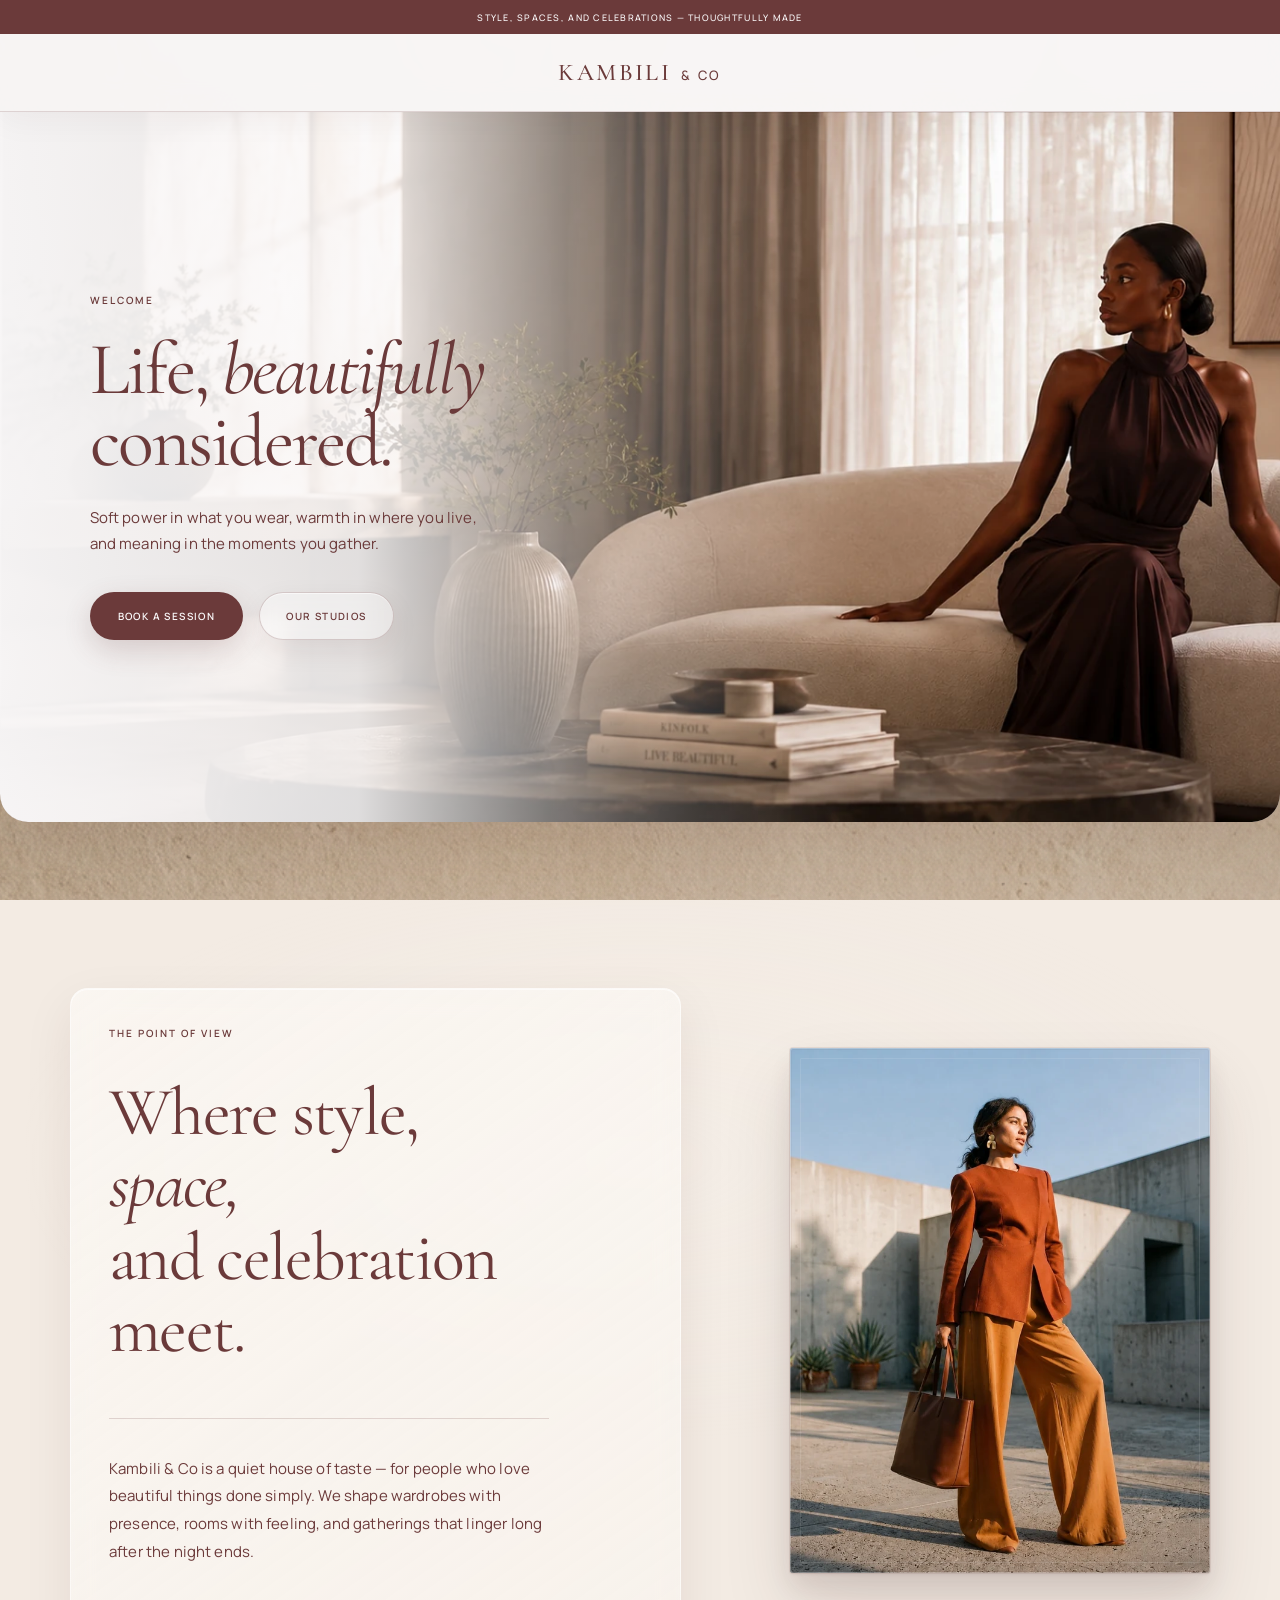
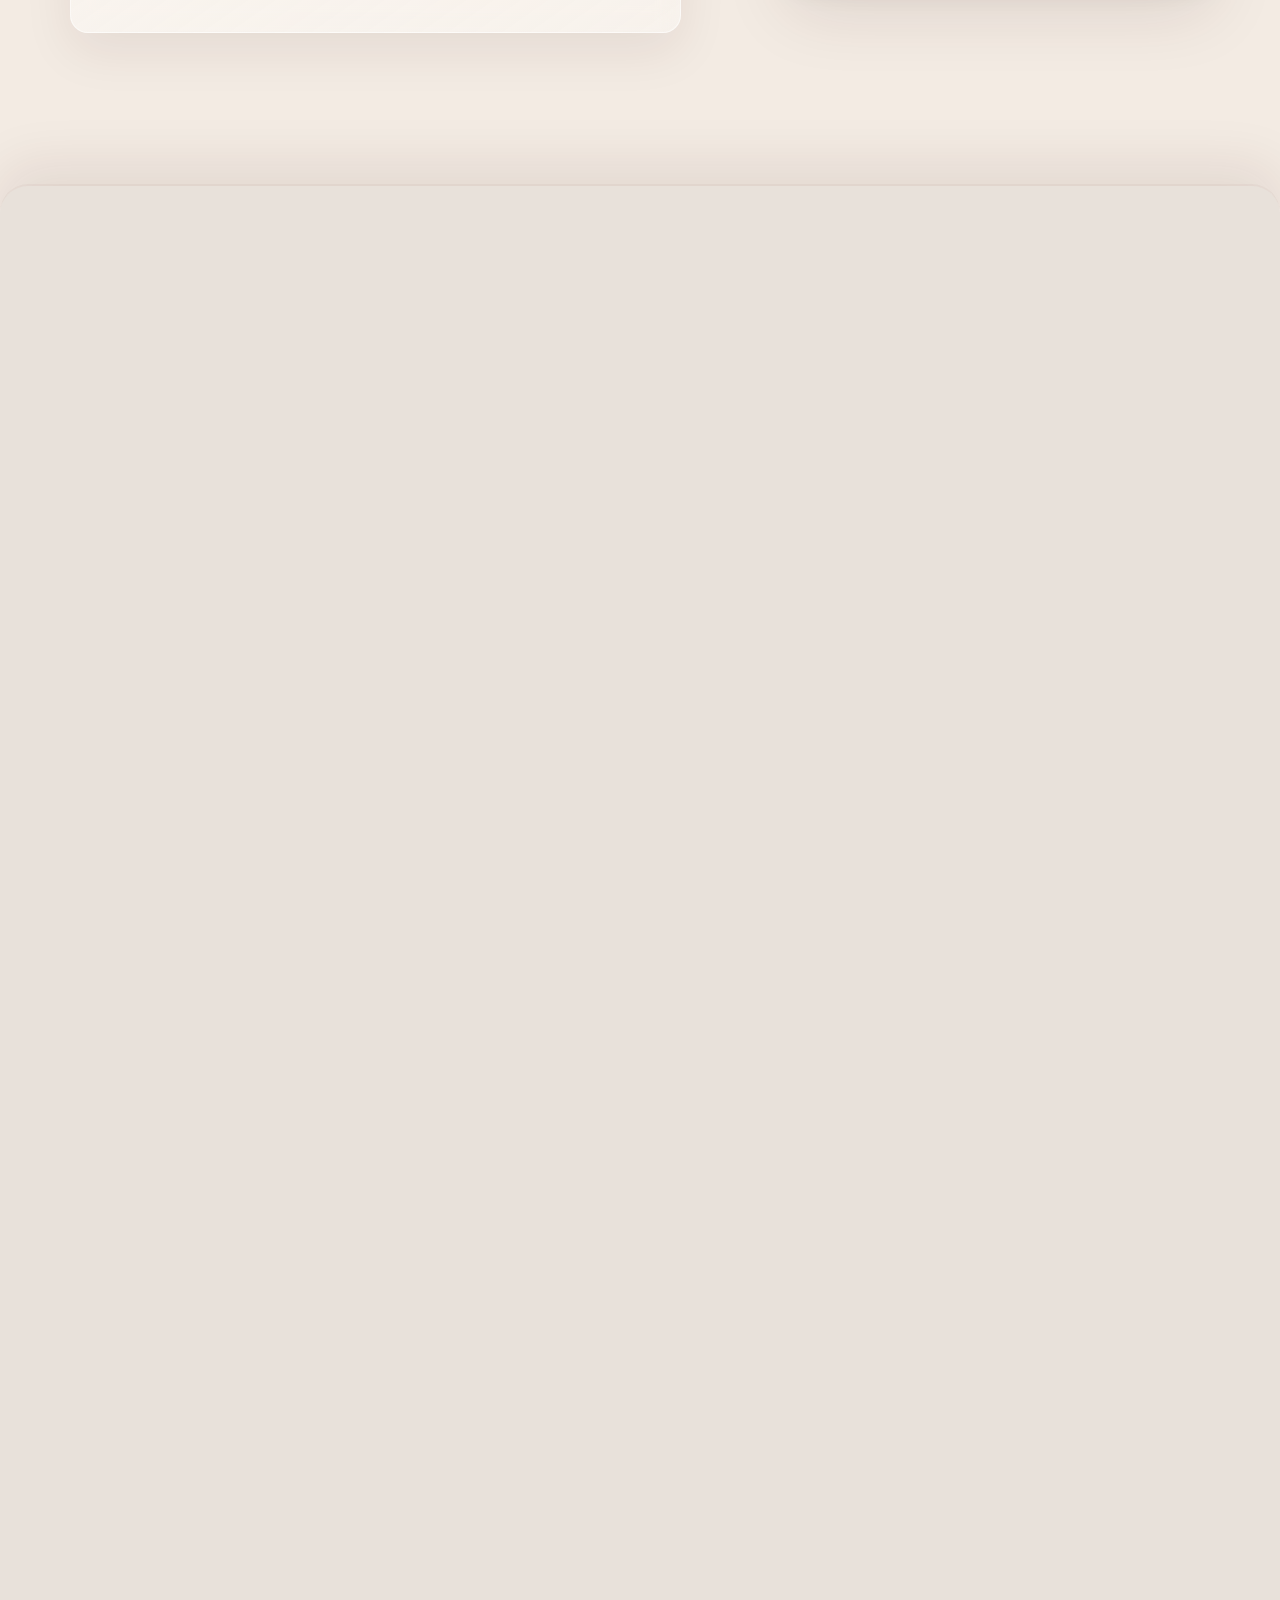
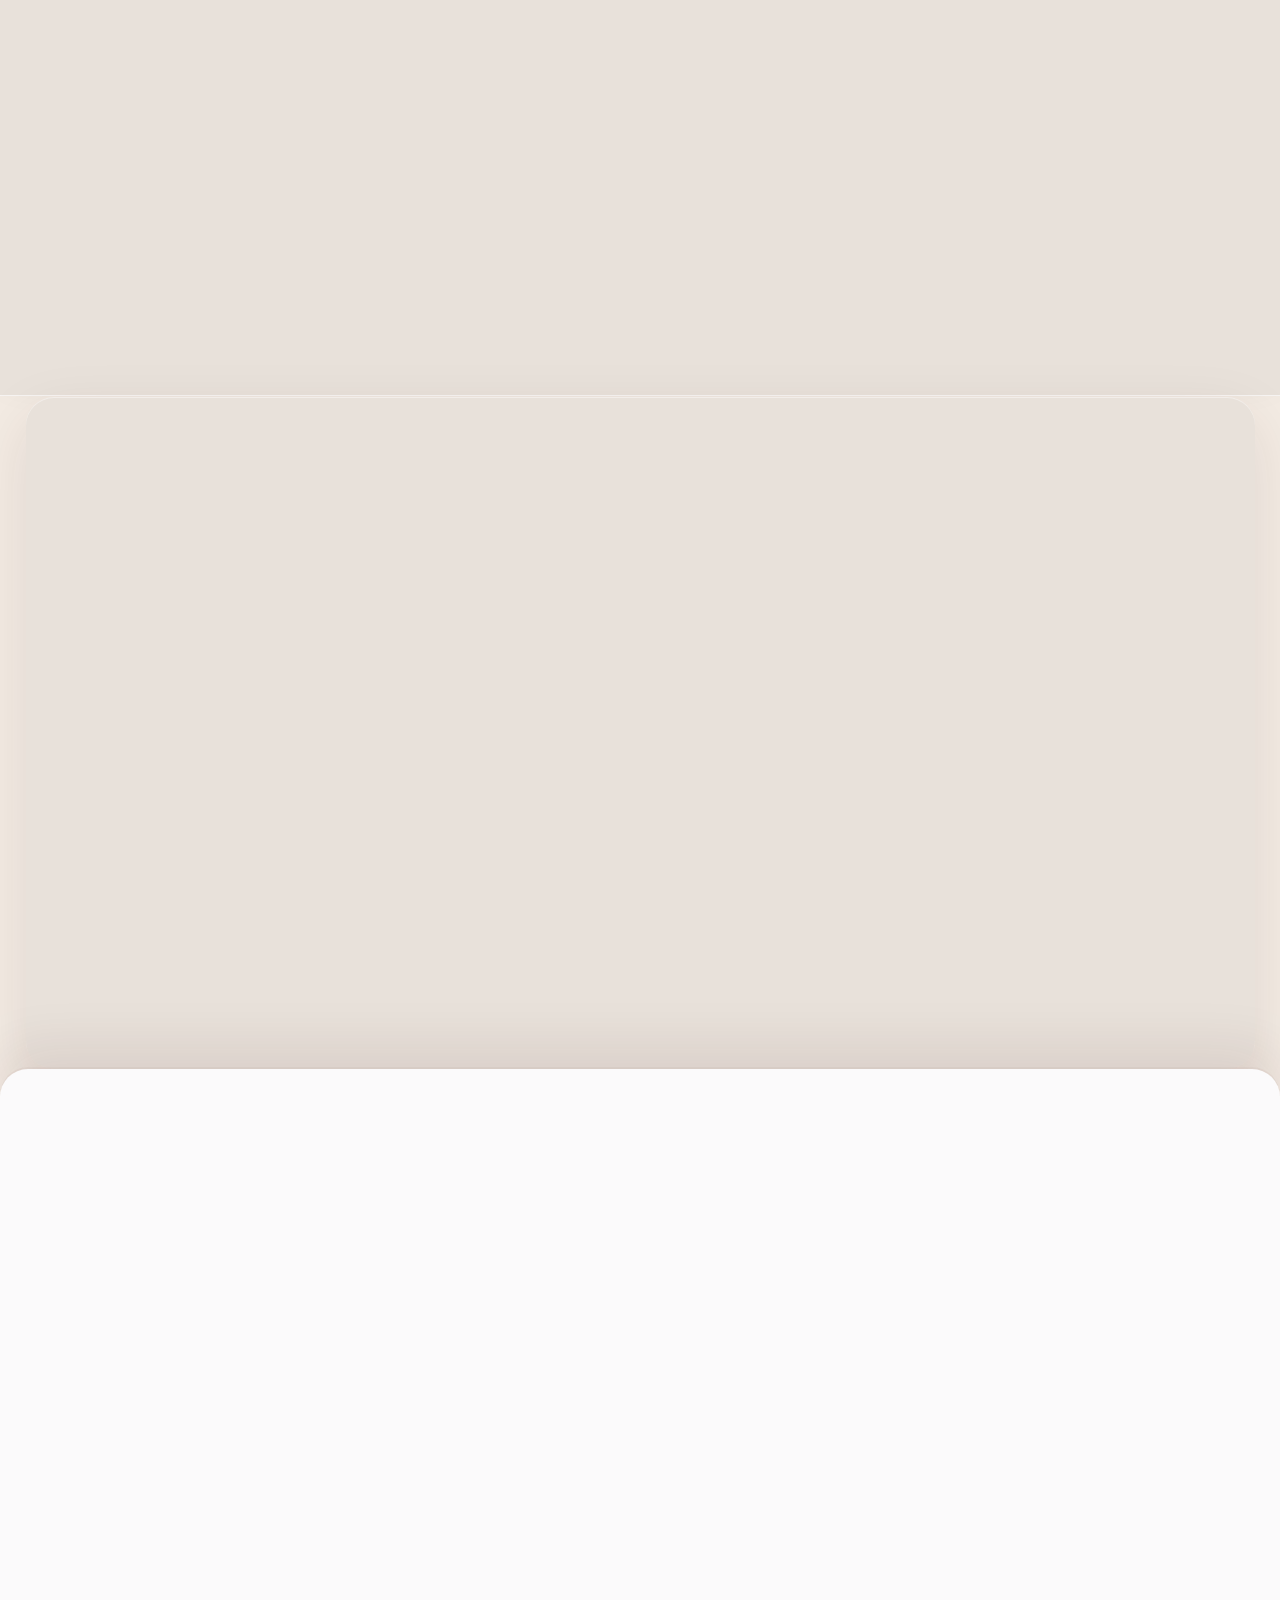
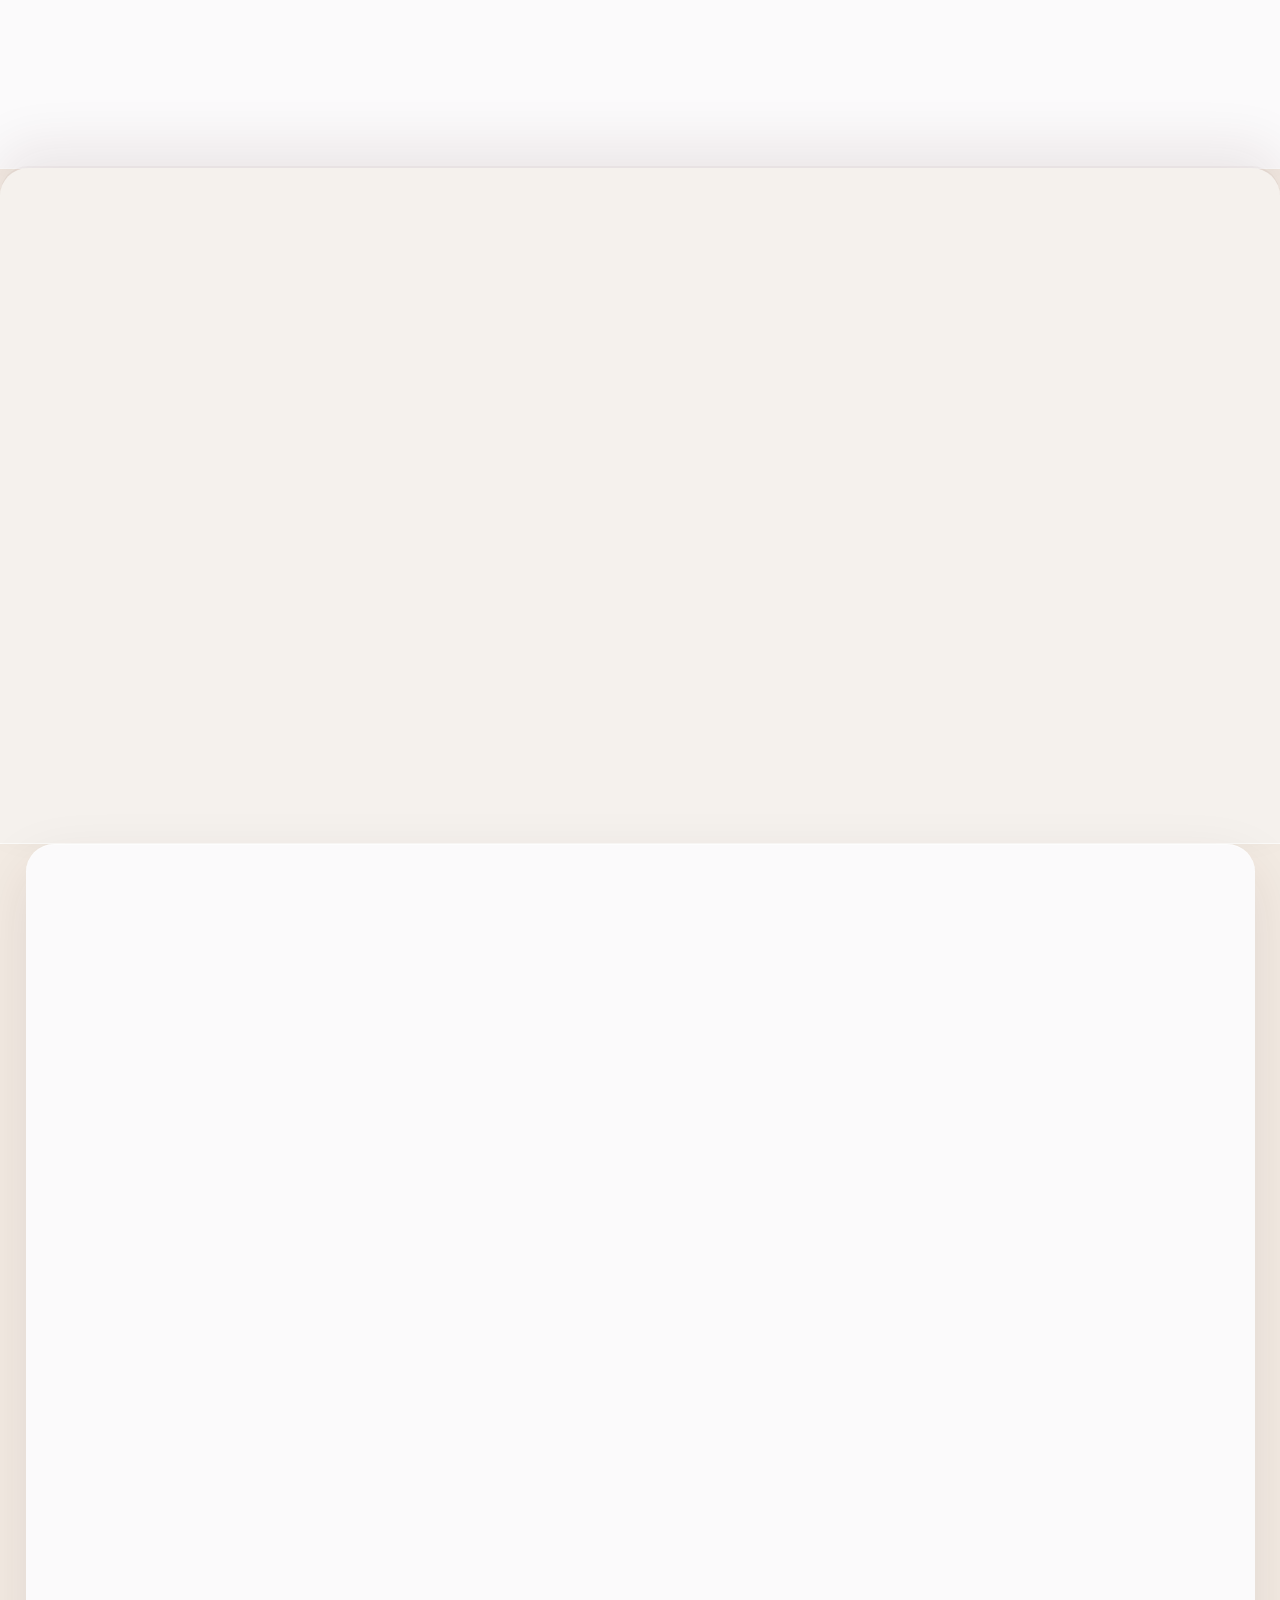
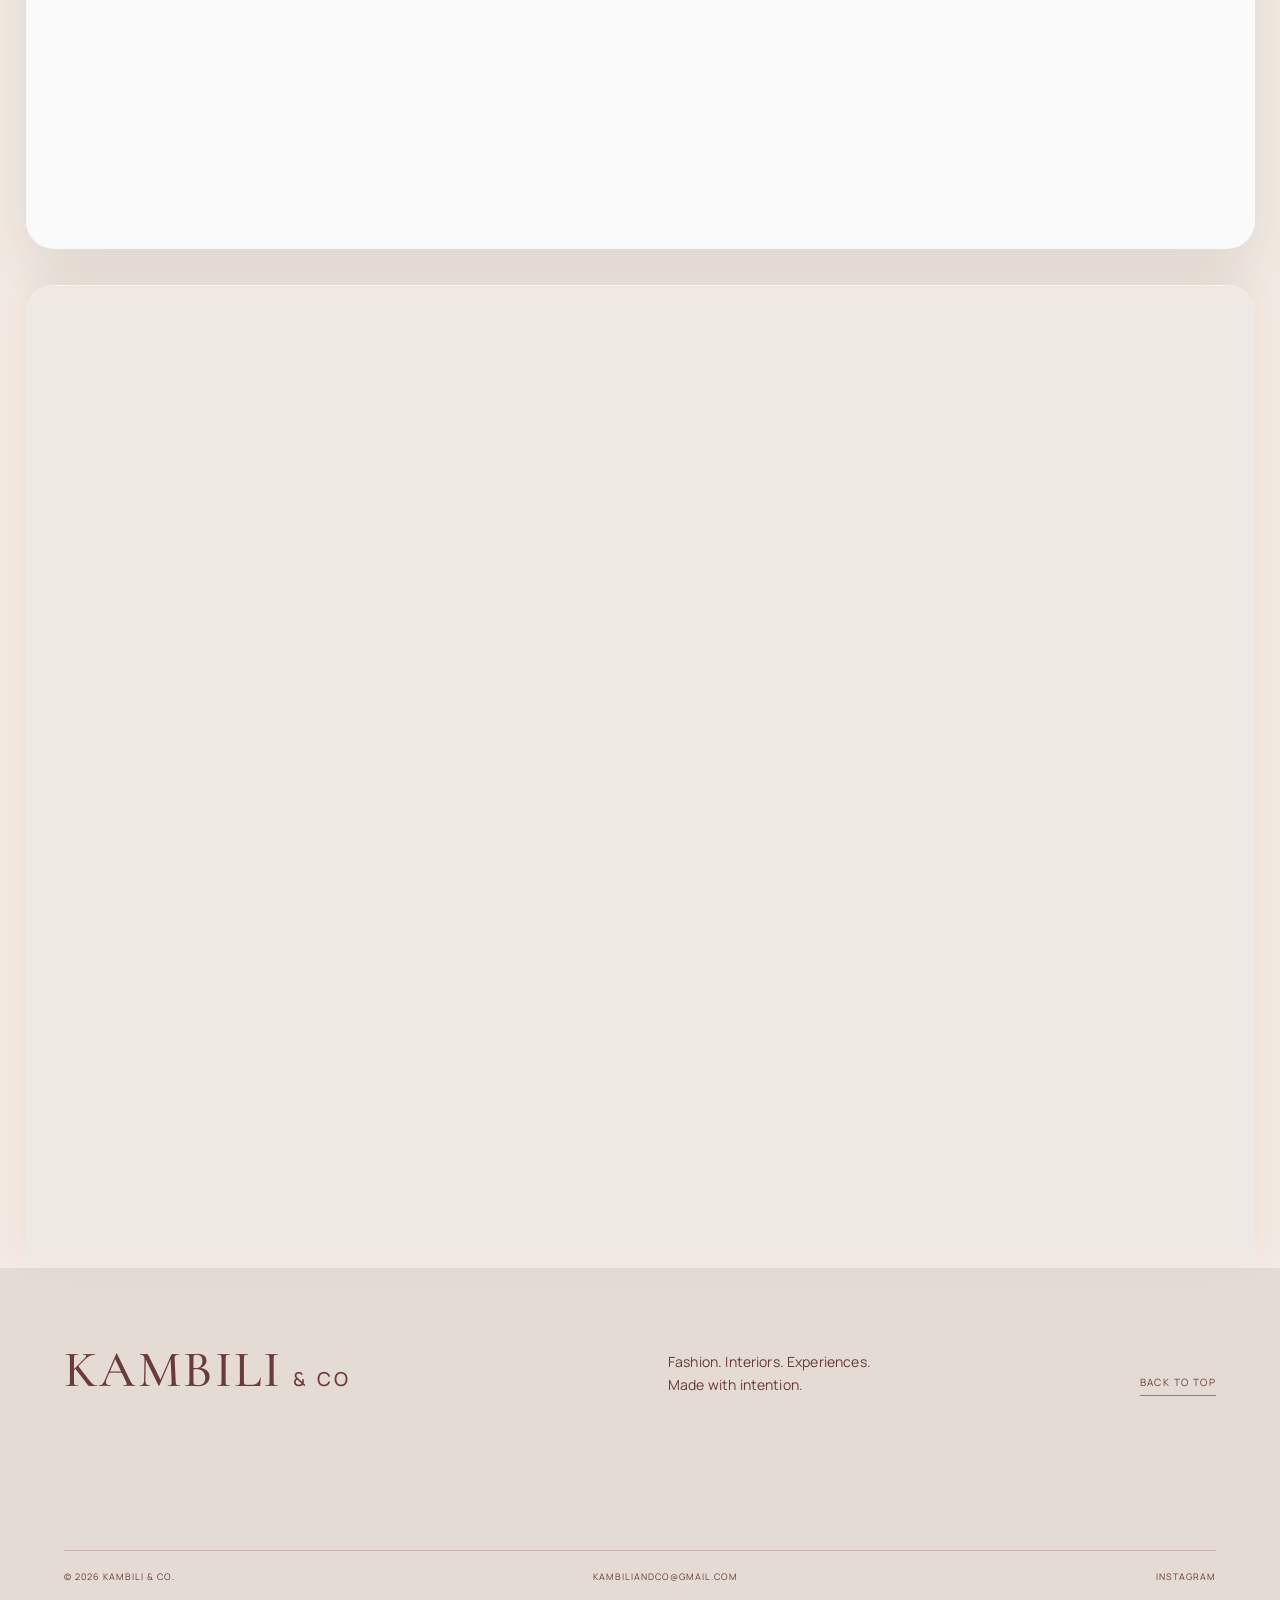
==== commit 86c92f37: "perf(deploy): add vercel.json caching, viewport-fit cover, touch responsiveness, and mobile/desktop " ====
--- a/index.html
+++ b/index.html
@@ -2,7 +2,8 @@
 <html lang="en">
   <head>
     <meta charset="UTF-8" />
-    <meta name="viewport" content="width=device-width, initial-scale=1.0" />
+    <meta name="viewport" content="width=device-width, initial-scale=1.0, viewport-fit=cover" />
+    <meta name="theme-color" content="#f0e7de" />
     <meta
       name="description"
       content="Kambili & Co — fashion, interiors, and celebrations with a soft, intentional point of view."
--- a/styles.css
+++ b/styles.css
@@ -17,10 +17,14 @@
   scroll-behavior: smooth;
   text-size-adjust: 100%;
   -webkit-text-size-adjust: 100%;
+  overflow-x: hidden;
+  max-width: 100%;
 }
 body {
   margin: 0;
   min-width: 320px;
+  max-width: 100%;
+  overflow-x: hidden;
   color: var(--burgundy);
   background-color: #f3ebe3;
   font-family: var(--sans);
@@ -28,7 +32,20 @@
   font-weight: 400;
   letter-spacing: .01em;
   -webkit-font-smoothing: antialiased;
+  -moz-osx-font-smoothing: grayscale;
   text-rendering: optimizeLegibility;
+  -webkit-overflow-scrolling: touch;
+}
+button, a, input, select, textarea {
+  touch-action: manipulation;
+}
+::selection {
+  background: var(--burgundy);
+  color: var(--ivory);
+}
+::-moz-selection {
+  background: var(--burgundy);
+  color: var(--ivory);
 }
 body.menu-open,
 body.is-loading,
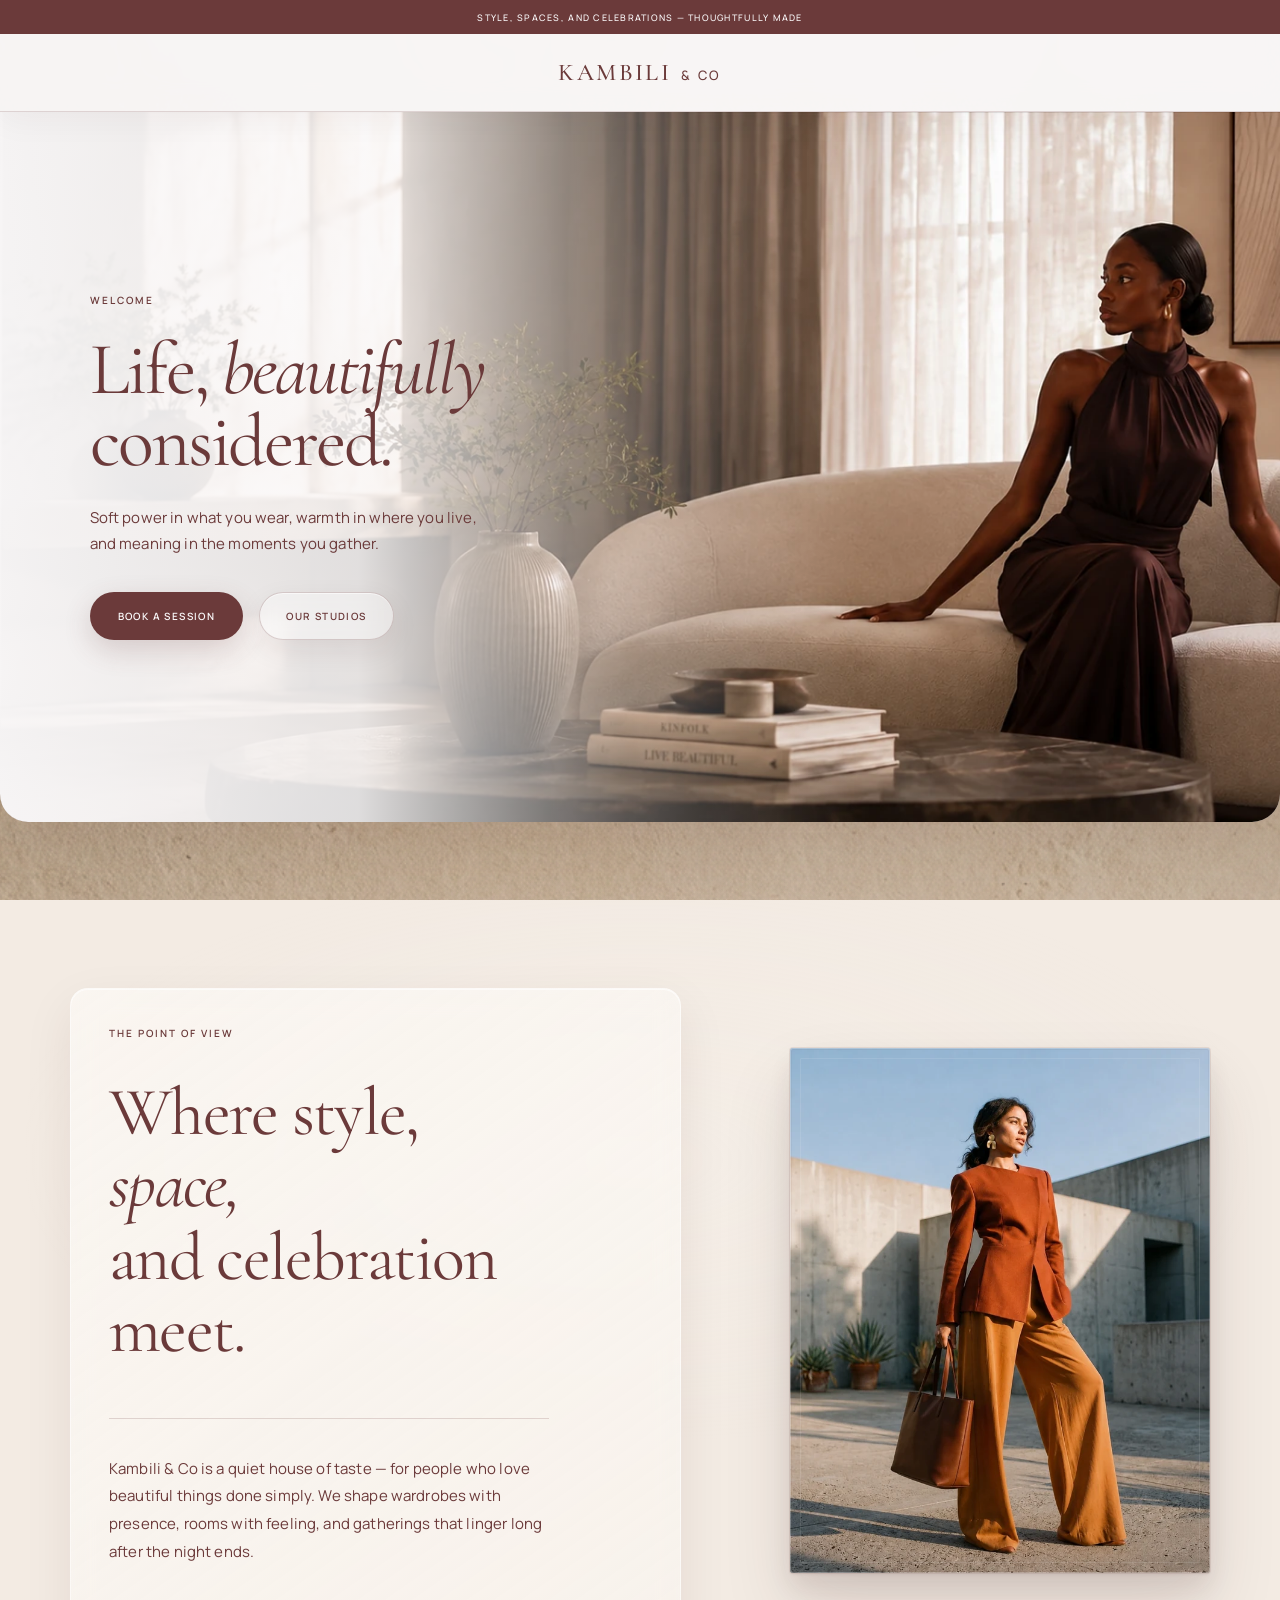
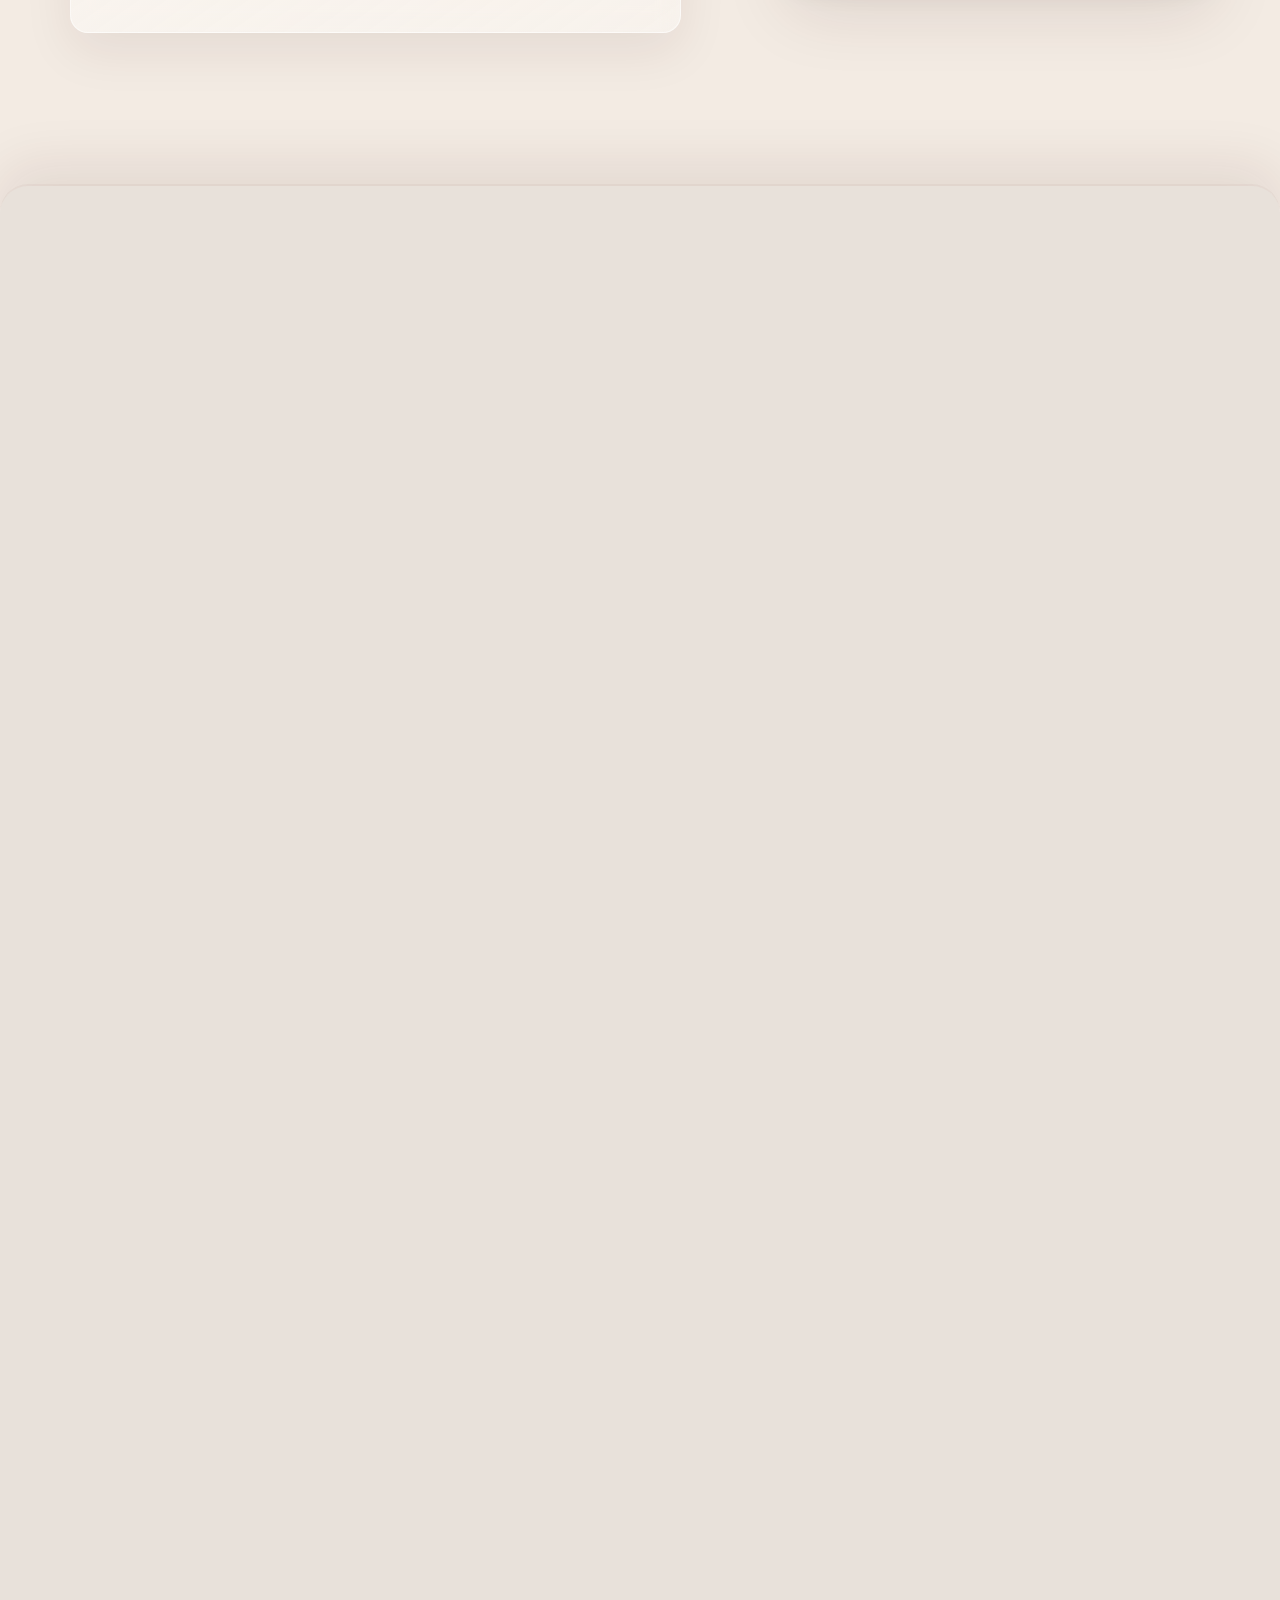
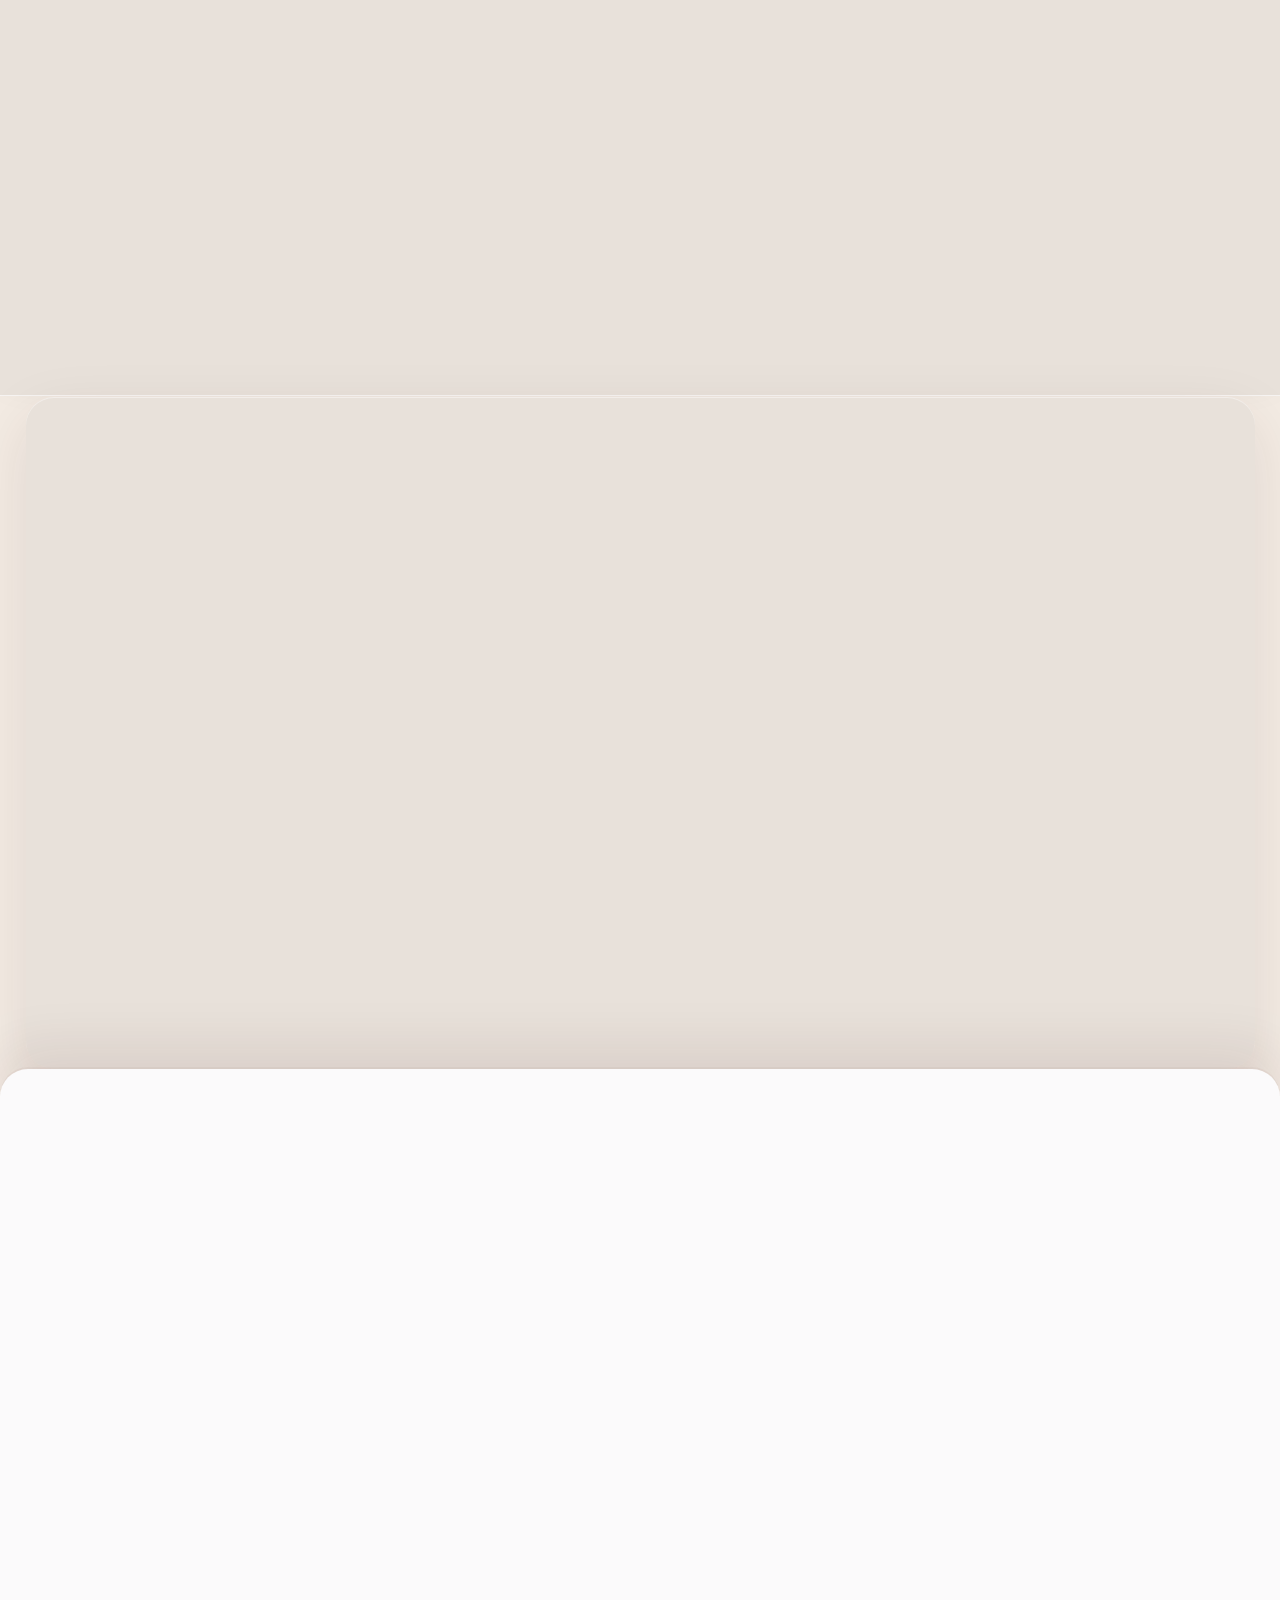
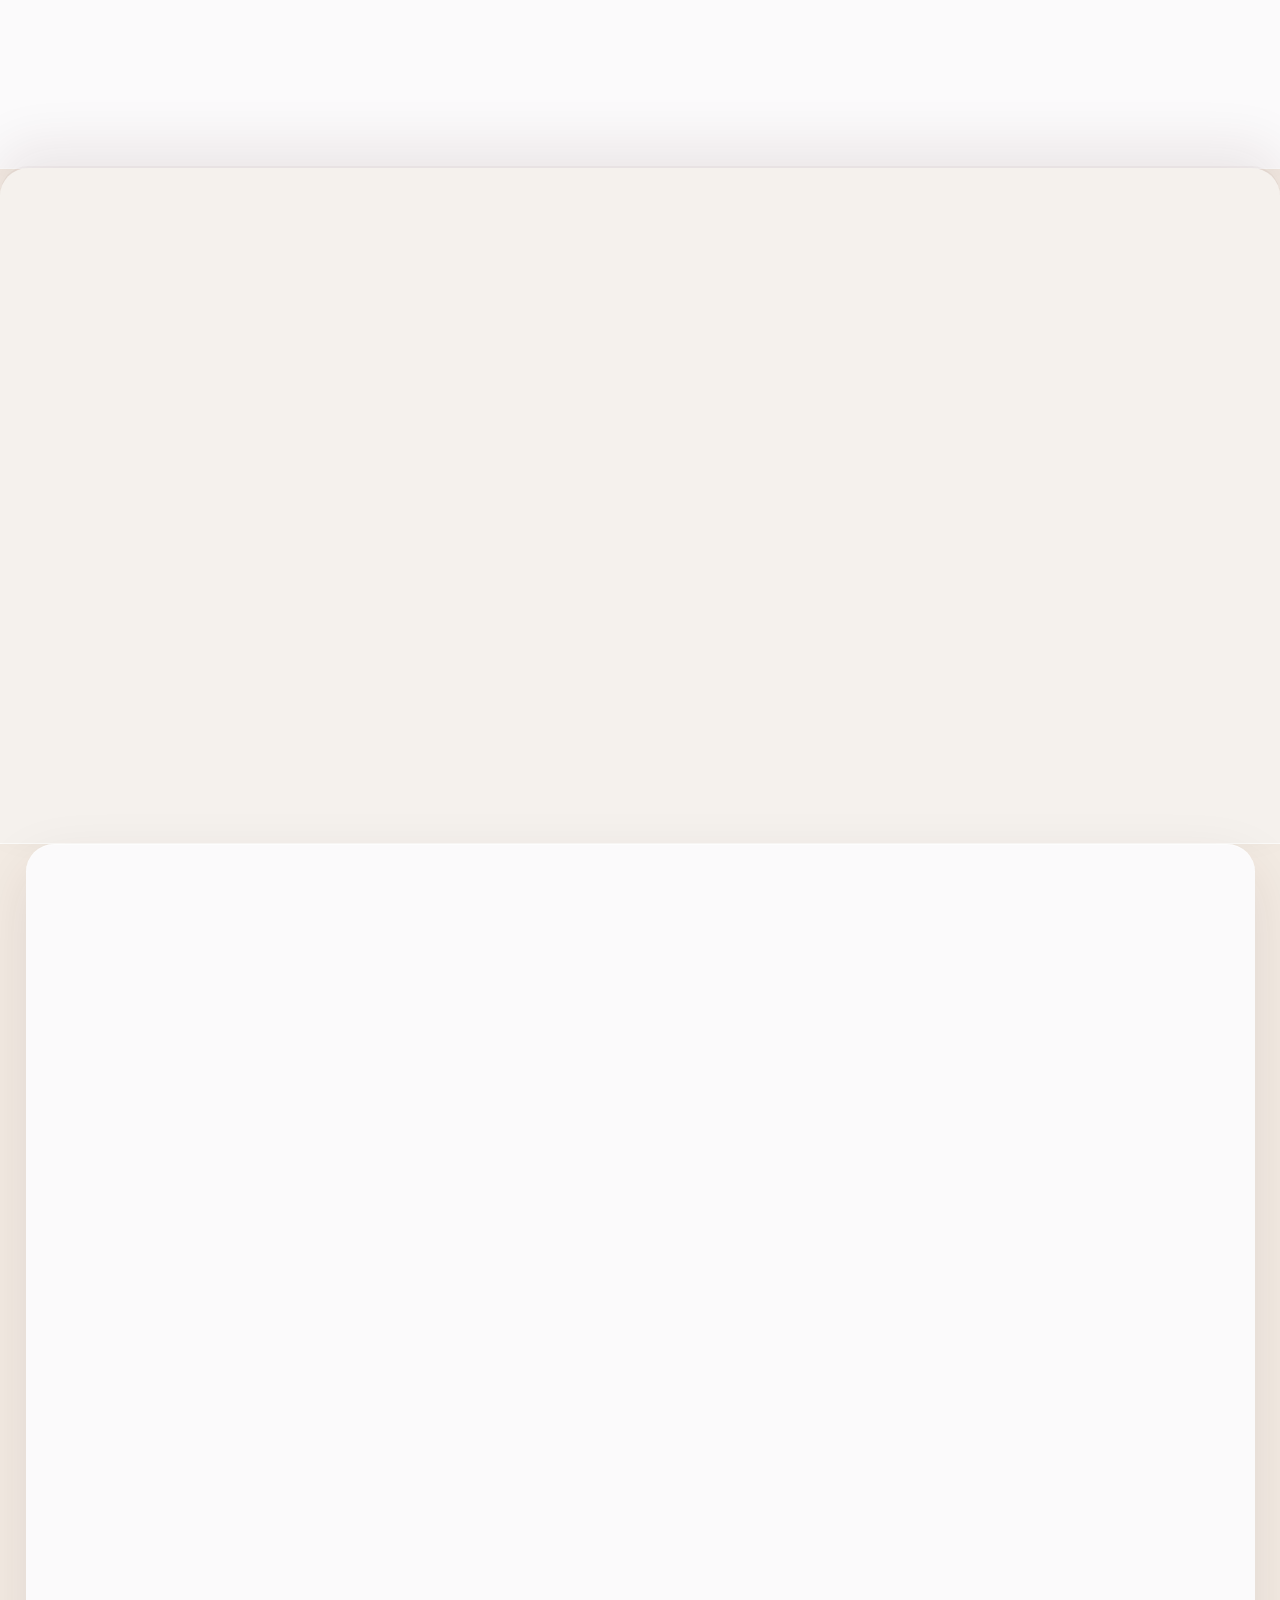
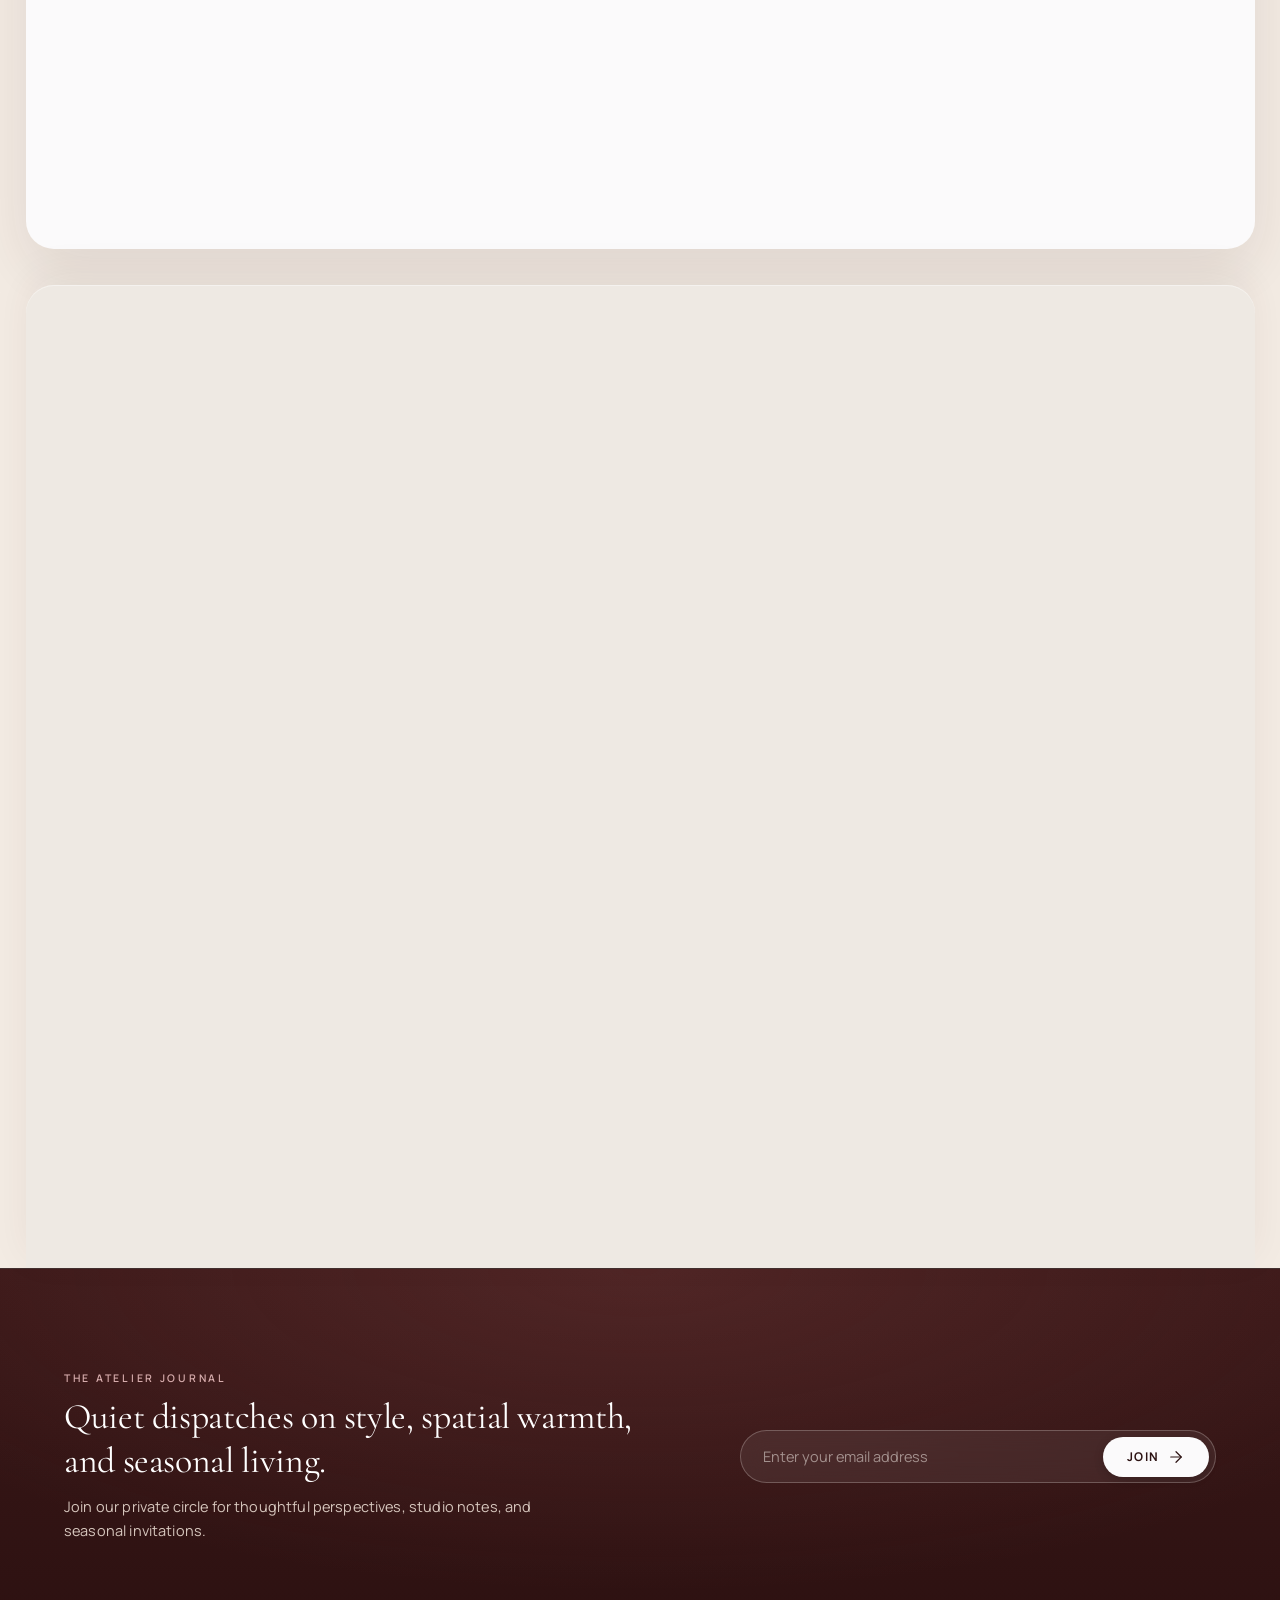
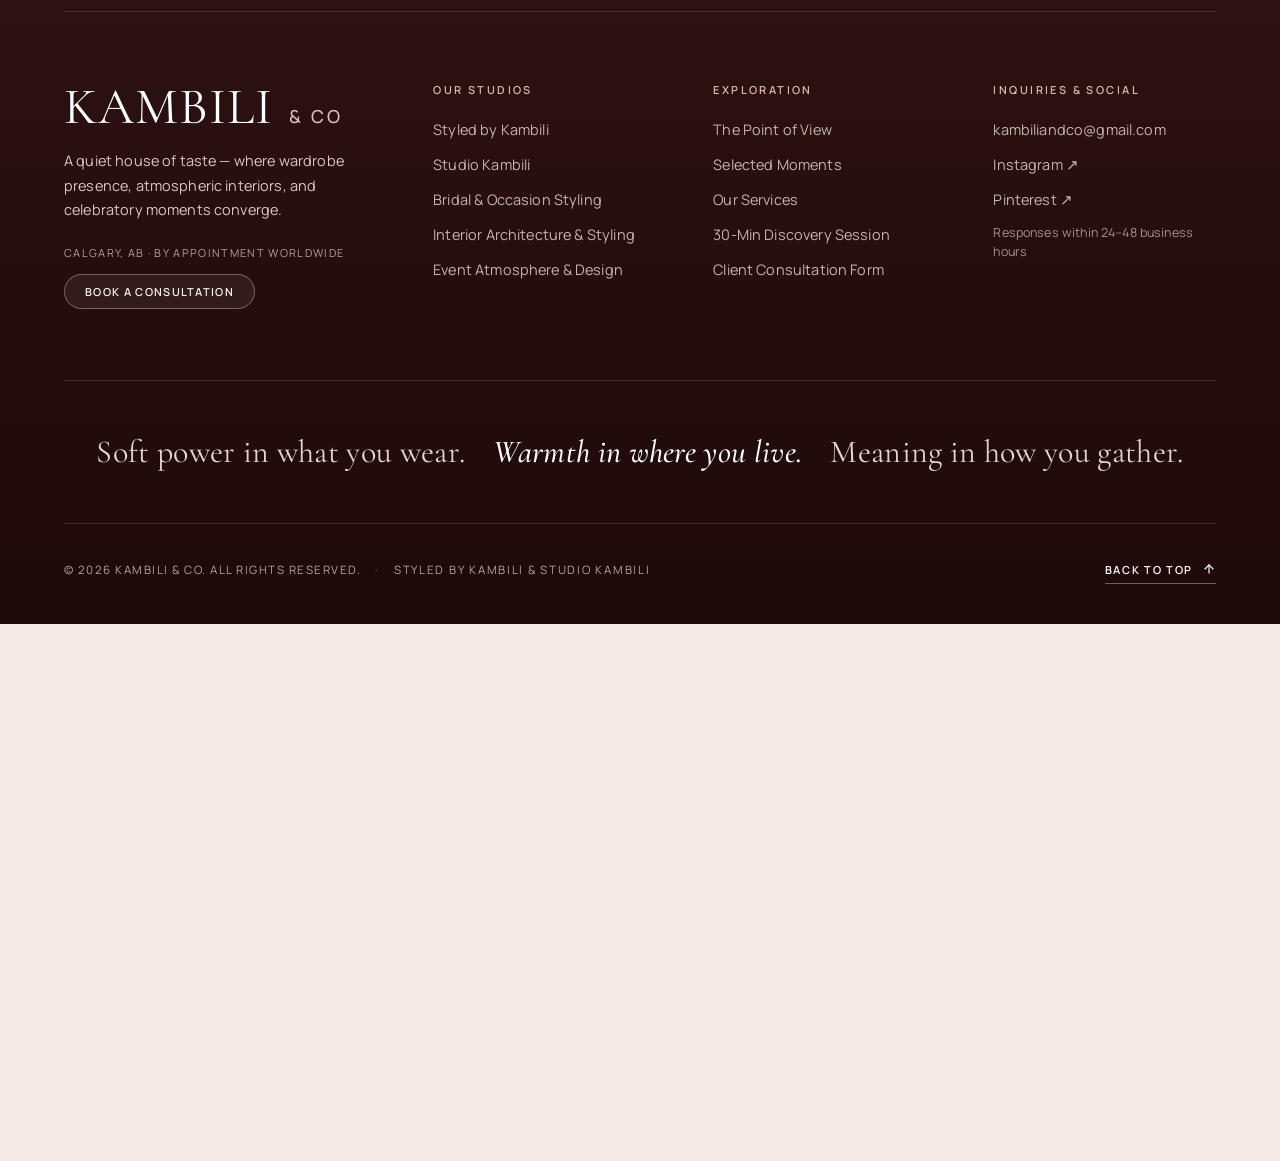
==== commit 5eba3c19: "feat(design): implement cohesive luxury deep burgundy footer across all pages" ====
--- a/index.html
+++ b/index.html
@@ -417,18 +417,116 @@
         </section>
       </main>
 
-      <footer class="site-footer">
-        <div class="footer-main">
-          <a class="wordmark footer-wordmark" href="#top" aria-label="Back to top">
-            <span>Kambili</span><b>&amp; Co</b>
-          </a>
-          <p>Fashion. Interiors. Experiences.<br />Made with intention.</p>
-          <a class="back-to-top" href="#top">Back to top</a>
-        </div>
+      <footer class="site-footer" id="footer">
+        <!-- Tier 1: Private Journal / Dispatches Signup -->
+        <div class="footer-dispatch">
+          <div class="footer-dispatch-content">
+            <p class="footer-eyebrow">The Atelier Journal</p>
+            <h3 class="footer-dispatch-title">Quiet dispatches on style, spatial warmth, and seasonal living.</h3>
+            <p class="footer-dispatch-sub">Join our private circle for thoughtful perspectives, studio notes, and seasonal invitations.</p>
+          </div>
+          <form class="footer-newsletter-form" data-newsletter-form>
+            <div class="footer-input-group">
+              <label for="newsletter-email" class="sr-only">Email address</label>
+              <input 
+                type="email" 
+                id="newsletter-email" 
+                name="newsletter_email" 
+                placeholder="Enter your email address" 
+                autocomplete="email" 
+                required 
+              />
+              <button type="submit" class="footer-newsletter-submit" aria-label="Subscribe to newsletter">
+                <span>Join</span>
+                <svg width="18" height="18" viewBox="0 0 24 24" fill="none" stroke="currentColor" stroke-width="1.6" stroke-linecap="round" stroke-linejoin="round" aria-hidden="true">
+                  <line x1="5" y1="12" x2="19" y2="12"></line>
+                  <polyline points="12 5 19 12 12 19"></polyline>
+                </svg>
+              </button>
+            </div>
+            <p class="footer-newsletter-feedback" data-newsletter-feedback aria-live="polite"></p>
+          </form>
+        </div>
+
+        <!-- Tier 2: 4-Column Architectural Pillar Grid -->
+        <div class="footer-pillars">
+          <!-- Col 1: The House & Booking -->
+          <div class="footer-col footer-col-brand">
+            <a class="wordmark footer-wordmark" href="#top" aria-label="Kambili and Co back to top">
+              <span>Kambili</span><b>&amp; Co</b>
+            </a>
+            <p class="footer-brand-desc">
+              A quiet house of taste — where wardrobe presence, atmospheric interiors, and celebratory moments converge.
+            </p>
+            <div class="footer-badge-wrap">
+              <span class="footer-location-tag">Calgary, AB · By Appointment Worldwide</span>
+              <a class="footer-book-pill" href="https://calendly.com/styledbykambili/30min?month=2026-08" target="_blank" rel="noreferrer">
+                Book a consultation
+              </a>
+            </div>
+          </div>
+
+          <!-- Col 2: Our Studios -->
+          <nav class="footer-col" aria-label="Our Studios">
+            <h4 class="footer-col-title">Our Studios</h4>
+            <ul class="footer-links">
+              <li><a href="styled-by-kambili.html">Styled by Kambili</a></li>
+              <li><a href="studio-kambili.html">Studio Kambili</a></li>
+              <li><a href="styled-by-kambili.html#bridal">Bridal &amp; Occasion Styling</a></li>
+              <li><a href="studio-kambili.html#interiors">Interior Architecture &amp; Styling</a></li>
+              <li><a href="index.html#selected-work">Event Atmosphere &amp; Design</a></li>
+            </ul>
+          </nav>
+
+          <!-- Col 3: Exploration & Process -->
+          <nav class="footer-col" aria-label="The House Exploration">
+            <h4 class="footer-col-title">Exploration</h4>
+            <ul class="footer-links">
+              <li><a href="#our-world">The Point of View</a></li>
+              <li><a href="#selected-work">Selected Moments</a></li>
+              <li><a href="#services">Our Services</a></li>
+              <li><a href="https://calendly.com/styledbykambili/30min?month=2026-08" target="_blank" rel="noreferrer">30-Min Discovery Session</a></li>
+              <li><a href="#contact">Client Consultation Form</a></li>
+            </ul>
+          </nav>
+
+          <!-- Col 4: Contact & Inquiries -->
+          <div class="footer-col footer-col-contact">
+            <h4 class="footer-col-title">Inquiries &amp; Social</h4>
+            <ul class="footer-links">
+              <li><a href="mailto:kambiliandco@gmail.com" class="footer-contact-link">kambiliandco@gmail.com</a></li>
+              <li><a href="https://instagram.com" target="_blank" rel="noreferrer" class="footer-contact-link">Instagram ↗</a></li>
+              <li><a href="https://pinterest.com" target="_blank" rel="noreferrer" class="footer-contact-link">Pinterest ↗</a></li>
+              <li class="footer-response-note">Responses within 24–48 business hours</li>
+            </ul>
+          </div>
+        </div>
+
+        <!-- Tier 3: Editorial Motto Banner -->
+        <div class="footer-motto-banner" aria-hidden="true">
+          <p class="footer-motto-text">
+            <span>Soft power in what you wear.</span>
+            <em>Warmth in where you live.</em>
+            <span>Meaning in how you gather.</span>
+          </p>
+        </div>
+
+        <!-- Tier 4: Meta & Utility Bar -->
         <div class="footer-meta">
-          <p>© <span data-year></span> Kambili &amp; Co.</p>
-          <a href="mailto:kambiliandco@gmail.com">kambiliandco@gmail.com</a>
-          <a href="#top">Instagram</a>
+          <div class="footer-meta-left">
+            <p>© <span data-year></span> Kambili &amp; Co. All rights reserved.</p>
+            <span class="footer-meta-sep" aria-hidden="true">·</span>
+            <p class="footer-meta-tagline">Styled by Kambili &amp; Studio Kambili</p>
+          </div>
+          <div class="footer-meta-right">
+            <a class="back-to-top" href="#top" aria-label="Back to top of page">
+              <span>Back to top</span>
+              <svg width="14" height="14" viewBox="0 0 24 24" fill="none" stroke="currentColor" stroke-width="2" stroke-linecap="round" stroke-linejoin="round" aria-hidden="true">
+                <line x1="12" y1="19" x2="12" y2="5"></line>
+                <polyline points="5 12 12 5 19 12"></polyline>
+              </svg>
+            </a>
+          </div>
         </div>
       </footer>
     </div>
--- a/styles.css
+++ b/styles.css
@@ -1696,36 +1696,398 @@
 }
 .form-note a { text-decoration: underline; text-underline-offset: 3px; }
 
-/* —— Footer —— */
+.sr-only {
+  position: absolute;
+  width: 1px;
+  height: 1px;
+  padding: 0;
+  margin: -1px;
+  overflow: hidden;
+  clip: rect(0, 0, 0, 0);
+  white-space: nowrap;
+  border: 0;
+}
+
+/* —— Luxury Unified Burgundy Footer —— */
 .site-footer {
-  padding: clamp(44px, 6vw, 88px) clamp(24px, 5vw, 78px) 23px;
-  background: #e4dbd4;
-  color: var(--burgundy);
-}
-.footer-main {
+  position: relative;
+  background-color: #2b1111;
+  background-image: 
+    radial-gradient(ellipse 90% 45% at 50% 0%, rgba(138, 73, 73, 0.28) 0%, transparent 75%),
+    linear-gradient(180deg, #3a1818 0%, #290f0f 50%, #1e0909 100%);
+  color: var(--warm-white);
+  padding: clamp(64px, 8vw, 104px) clamp(24px, 5vw, 84px) clamp(28px, 3.5vw, 40px);
+  border-top: 1px solid rgba(251, 247, 242, 0.16);
+  font-family: var(--sans);
+  overflow: hidden;
+}
+
+.site-footer a {
+  color: var(--warm-white);
+}
+
+.site-footer .footer-wordmark {
+  color: var(--ivory);
+  text-decoration: none;
+}
+
+.site-footer .footer-wordmark span {
+  color: #ffffff;
+  font-family: var(--display);
+  font-size: clamp(32px, 4vw, 54px);
+  font-weight: 400;
+  letter-spacing: 0.02em;
+}
+
+.site-footer .footer-wordmark b {
+  color: #e4bebe;
+  font-family: var(--sans);
+  font-size: clamp(14px, 1.4vw, 20px);
+  letter-spacing: 0.16em;
+  font-weight: 500;
+  margin-left: 6px;
+}
+
+/* Tier 1: The Dispatches / Newsletter */
+.footer-dispatch {
   display: grid;
-  grid-template-columns: 1.3fr 1fr auto;
-  align-items: end;
-  gap: 30px;
-  padding-bottom: clamp(75px, 12vw, 160px);
-}
-.footer-wordmark { justify-content: start; }
-.footer-wordmark span { font-size: clamp(31px, 4vw, 57px); }
-.footer-wordmark b { font-size: clamp(15px, 1.5vw, 21px); }
-.footer-main > p { margin: 0; color: var(--burgundy); font-size: 14px; line-height: 1.65; }
-.back-to-top {
-  padding-bottom: 6px;
-  border-bottom: 1px solid rgba(107,58,58,.6);
-  font-size: 10px; letter-spacing: .14em; text-transform: uppercase; white-space: nowrap;
-}
+  grid-template-columns: 1.3fr 1fr;
+  align-items: center;
+  gap: clamp(32px, 4.5vw, 64px);
+  padding-bottom: clamp(44px, 5.5vw, 68px);
+  border-bottom: 1px solid rgba(251, 247, 242, 0.13);
+}
+
+.footer-eyebrow {
+  margin: 0 0 10px;
+  font-size: 10.5px;
+  font-weight: 600;
+  letter-spacing: 0.26em;
+  text-transform: uppercase;
+  color: #dfb4b4;
+  opacity: 0.95;
+}
+
+.footer-dispatch-title {
+  margin: 0 0 12px;
+  font-family: var(--display);
+  font-size: clamp(24px, 2.8vw, 38px);
+  font-weight: 400;
+  line-height: 1.22;
+  letter-spacing: -0.01em;
+  color: #ffffff;
+}
+
+.footer-dispatch-sub {
+  margin: 0;
+  font-size: 14.5px;
+  line-height: 1.65;
+  color: #d6c6bd;
+  max-width: 500px;
+}
+
+/* Newsletter Input & Interaction */
+.footer-newsletter-form {
+  width: 100%;
+}
+
+.footer-input-group {
+  display: flex;
+  align-items: center;
+  position: relative;
+  background: rgba(255, 255, 255, 0.07);
+  backdrop-filter: blur(12px);
+  -webkit-backdrop-filter: blur(12px);
+  border: 1px solid rgba(251, 247, 242, 0.24);
+  border-radius: 999px;
+  padding: 5px 6px 5px 22px;
+  transition: border-color 0.3s var(--ease), box-shadow 0.3s var(--ease), background 0.3s var(--ease);
+}
+
+.footer-input-group:focus-within {
+  border-color: #ffffff;
+  background: rgba(255, 255, 255, 0.13);
+  box-shadow: 0 4px 28px rgba(0, 0, 0, 0.35);
+}
+
+.footer-input-group input {
+  flex: 1;
+  border: none;
+  background: transparent;
+  padding: 11px 10px 11px 0;
+  font-family: var(--sans);
+  font-size: 14.5px;
+  color: #ffffff;
+  outline: none;
+}
+
+.footer-input-group input::placeholder {
+  color: rgba(251, 247, 242, 0.5);
+  transition: color 0.2s ease;
+}
+
+.footer-input-group input:focus::placeholder {
+  color: rgba(251, 247, 242, 0.3);
+}
+
+.footer-newsletter-submit {
+  display: inline-flex;
+  align-items: center;
+  gap: 8px;
+  border: none;
+  background: #fbfafb;
+  color: #2c1212;
+  padding: 11px 24px;
+  border-radius: 999px;
+  font-family: var(--sans);
+  font-size: 12px;
+  font-weight: 700;
+  letter-spacing: 0.1em;
+  text-transform: uppercase;
+  cursor: pointer;
+  box-shadow: 0 2px 10px rgba(0, 0, 0, 0.2);
+  transition: background 0.25s var(--ease), color 0.25s var(--ease), transform 0.25s var(--ease), box-shadow 0.25s var(--ease);
+}
+
+.footer-newsletter-submit:hover {
+  background: #ffffff;
+  color: #1a0808;
+  transform: translateX(2px);
+  box-shadow: 0 4px 18px rgba(251, 247, 242, 0.25);
+}
+
+.footer-newsletter-submit svg {
+  transition: transform 0.25s var(--ease);
+}
+
+.footer-newsletter-submit:hover svg {
+  transform: translateX(3px);
+}
+
+.footer-newsletter-feedback {
+  margin: 12px 0 0 18px;
+  font-size: 13px;
+  color: #ffd9d9;
+  font-weight: 500;
+  display: none;
+  animation: splashFade 0.4s var(--ease);
+}
+
+.footer-newsletter-feedback.is-visible {
+  display: block;
+}
+
+/* Tier 2: 4-Column Architectural Pillars */
+.footer-pillars {
+  display: grid;
+  grid-template-columns: 1.4fr 1fr 1fr 1fr;
+  gap: clamp(32px, 4.5vw, 60px);
+  padding: clamp(48px, 5.5vw, 72px) 0;
+  border-bottom: 1px solid rgba(251, 247, 242, 0.13);
+}
+
+.footer-col {
+  display: flex;
+  flex-direction: column;
+}
+
+.footer-col-brand .footer-wordmark {
+  justify-content: flex-start;
+  margin-bottom: 16px;
+}
+
+.footer-brand-desc {
+  margin: 0 0 22px;
+  font-size: 14.5px;
+  line-height: 1.7;
+  color: #d8c8bf;
+  max-width: 320px;
+}
+
+.footer-badge-wrap {
+  display: flex;
+  flex-direction: column;
+  align-items: flex-start;
+  gap: 14px;
+}
+
+.footer-location-tag {
+  font-size: 11px;
+  letter-spacing: 0.12em;
+  text-transform: uppercase;
+  color: #d1b4b4;
+  opacity: 0.85;
+}
+
+.footer-book-pill {
+  display: inline-flex;
+  align-items: center;
+  padding: 9px 20px;
+  background: rgba(255, 255, 255, 0.06);
+  border: 1px solid rgba(251, 247, 242, 0.32);
+  border-radius: 999px;
+  font-size: 11px;
+  font-weight: 600;
+  letter-spacing: 0.12em;
+  text-transform: uppercase;
+  text-decoration: none;
+  color: #ffffff;
+  transition: all 0.25s var(--ease);
+}
+
+.footer-book-pill:hover {
+  background: #fbfafb;
+  border-color: #ffffff;
+  color: #2a0e0e;
+  box-shadow: 0 4px 18px rgba(0, 0, 0, 0.35);
+  transform: translateY(-1px);
+}
+
+.footer-col-title {
+  margin: 0 0 22px;
+  font-size: 11px;
+  font-weight: 600;
+  letter-spacing: 0.22em;
+  text-transform: uppercase;
+  color: #dfb4b4;
+}
+
+.footer-links {
+  list-style: none;
+  margin: 0;
+  padding: 0;
+  display: flex;
+  flex-direction: column;
+  gap: 14px;
+}
+
+.footer-links li {
+  margin: 0;
+}
+
+.footer-links a {
+  font-size: 14.5px;
+  line-height: 1.45;
+  color: #dacbc2;
+  text-decoration: none;
+  opacity: 0.88;
+  transition: opacity 0.2s var(--ease), transform 0.2s var(--ease), color 0.2s var(--ease);
+  display: inline-block;
+}
+
+.footer-links a:hover {
+  opacity: 1;
+  color: #ffffff;
+  transform: translateX(4px);
+}
+
+.active-footer-link {
+  font-weight: 600;
+  color: #ffffff !important;
+  opacity: 1 !important;
+  text-decoration: underline !important;
+  text-underline-offset: 5px;
+}
+
+.footer-response-note {
+  margin-top: 8px;
+  font-size: 12.5px;
+  color: #c7b0a8;
+  opacity: 0.8;
+  line-height: 1.5;
+}
+
+/* Tier 3: Editorial Motto Banner */
+.footer-motto-banner {
+  padding: clamp(32px, 4vw, 48px) 0;
+  border-bottom: 1px solid rgba(251, 247, 242, 0.13);
+  text-align: center;
+}
+
+.footer-motto-text {
+  margin: 0;
+  font-family: var(--display);
+  font-size: clamp(20px, 2.5vw, 32px);
+  font-weight: 400;
+  letter-spacing: 0.01em;
+  color: #e5d5cc;
+  line-height: 1.45;
+  display: flex;
+  flex-wrap: wrap;
+  justify-content: center;
+  gap: 10px clamp(12px, 2.2vw, 28px);
+}
+
+.footer-motto-text em {
+  font-style: italic;
+  font-weight: 500;
+  color: #ffffff;
+}
+
+/* Tier 4: Meta & Utility Bar */
 .footer-meta {
-  display: flex; justify-content: space-between; gap: 20px;
-  padding-top: 19px;
-  border-top: 1px solid rgba(107,58,58,.25);
-  color: var(--burgundy);
-  font-size: 9px; letter-spacing: .11em; text-transform: uppercase;
-}
-.footer-meta p { margin: 0; }
+  display: flex;
+  justify-content: space-between;
+  align-items: center;
+  gap: 24px;
+  padding-top: clamp(22px, 2.8vw, 32px);
+  font-size: 11.5px;
+  letter-spacing: 0.13em;
+  text-transform: uppercase;
+  border-top: none;
+}
+
+.footer-meta-left {
+  display: flex;
+  align-items: center;
+  gap: 14px;
+  flex-wrap: wrap;
+}
+
+.footer-meta-left p {
+  margin: 0;
+  color: #cfbfb6;
+  opacity: 0.85;
+}
+
+.footer-meta-sep {
+  color: #dfb4b4;
+  opacity: 0.5;
+}
+
+.footer-meta-tagline {
+  letter-spacing: 0.15em;
+  color: #dfb4b4;
+}
+
+.footer-meta .back-to-top {
+  display: inline-flex;
+  align-items: center;
+  gap: 9px;
+  padding: 6px 0;
+  border-bottom: 1px solid rgba(251, 247, 242, 0.35);
+  font-size: 11px;
+  font-weight: 600;
+  letter-spacing: 0.15em;
+  text-transform: uppercase;
+  color: #ffffff;
+  text-decoration: none;
+  cursor: pointer;
+  transition: all 0.25s var(--ease);
+}
+
+.footer-meta .back-to-top:hover {
+  border-bottom-color: #ffffff;
+  color: #ffffff;
+}
+
+.footer-meta .back-to-top svg {
+  transition: transform 0.25s var(--ease);
+}
+
+.footer-meta .back-to-top:hover svg {
+  transform: translateY(-4px);
+}
 
 /* —— Studio pages —— */
 .brand-page { background: var(--ivory); }
@@ -2832,23 +3194,38 @@
     text-align: center;
   }
 
-  /* Footer */
+  /* Responsive Footer */
   .site-footer {
-    padding: 48px 22px 28px;
-  }
-  .footer-main {
+    padding: 48px 20px 28px;
+  }
+  .footer-dispatch {
     grid-template-columns: 1fr;
-    gap: 22px;
-    padding-bottom: 48px;
-  }
-  .footer-wordmark span { font-size: 36px; }
-  .footer-main > p { font-size: 14px; }
-  .back-to-top { justify-self: start; width: fit-content; }
+    gap: 24px;
+    padding-bottom: 36px;
+  }
+  .footer-pillars {
+    grid-template-columns: 1fr 1fr;
+    gap: 36px 24px;
+    padding: 36px 0;
+  }
+  .footer-col-brand {
+    grid-column: 1 / -1;
+  }
+  .footer-motto-banner {
+    padding: 24px 0;
+  }
+  .footer-motto-text {
+    flex-direction: column;
+    align-items: flex-start;
+    gap: 6px;
+  }
   .footer-meta {
     flex-direction: column;
     align-items: flex-start;
-    gap: 12px;
-    line-height: 1.5;
+    gap: 16px;
+  }
+  .footer-meta .back-to-top {
+    align-self: flex-start;
   }
 
   /* Brand pages */
@@ -3051,11 +3428,33 @@
     text-align: left;
   }
   .brand-final-cta .hero-book-button { width: 100%; }
-  .brand-footer {
-    padding: 20px 18px;
-    align-items: flex-start;
-    flex-direction: column;
-    gap: 14px;
+  .footer-pillars {
+    grid-template-columns: 1fr;
+    gap: 32px;
+  }
+}
+
+@media (max-width: 480px) {
+  .site-footer {
+    padding: 44px 18px 24px;
+  }
+  .footer-input-group {
+    padding: 3px 4px 3px 16px;
+  }
+  .footer-input-group input {
+    font-size: 13.5px;
+    padding: 9px 6px 9px 0;
+  }
+  .footer-newsletter-submit {
+    padding: 9px 16px;
+    font-size: 11px;
+    gap: 5px;
+  }
+  .footer-brand-desc {
+    font-size: 13.5px;
+  }
+  .footer-links a {
+    font-size: 14px;
   }
 }
 
@@ -3067,6 +3466,8 @@
   .introduction-frame h2 { font-size: 30px; }
   .studio-card h3 { font-size: 26px; }
   .mosaic-caption em { font-size: 14px; }
+  .footer-dispatch-title { font-size: 22px; }
+  .footer-motto-text { font-size: 18px; }
 }
 
 @media (max-width: 820px) and (orientation: landscape) {
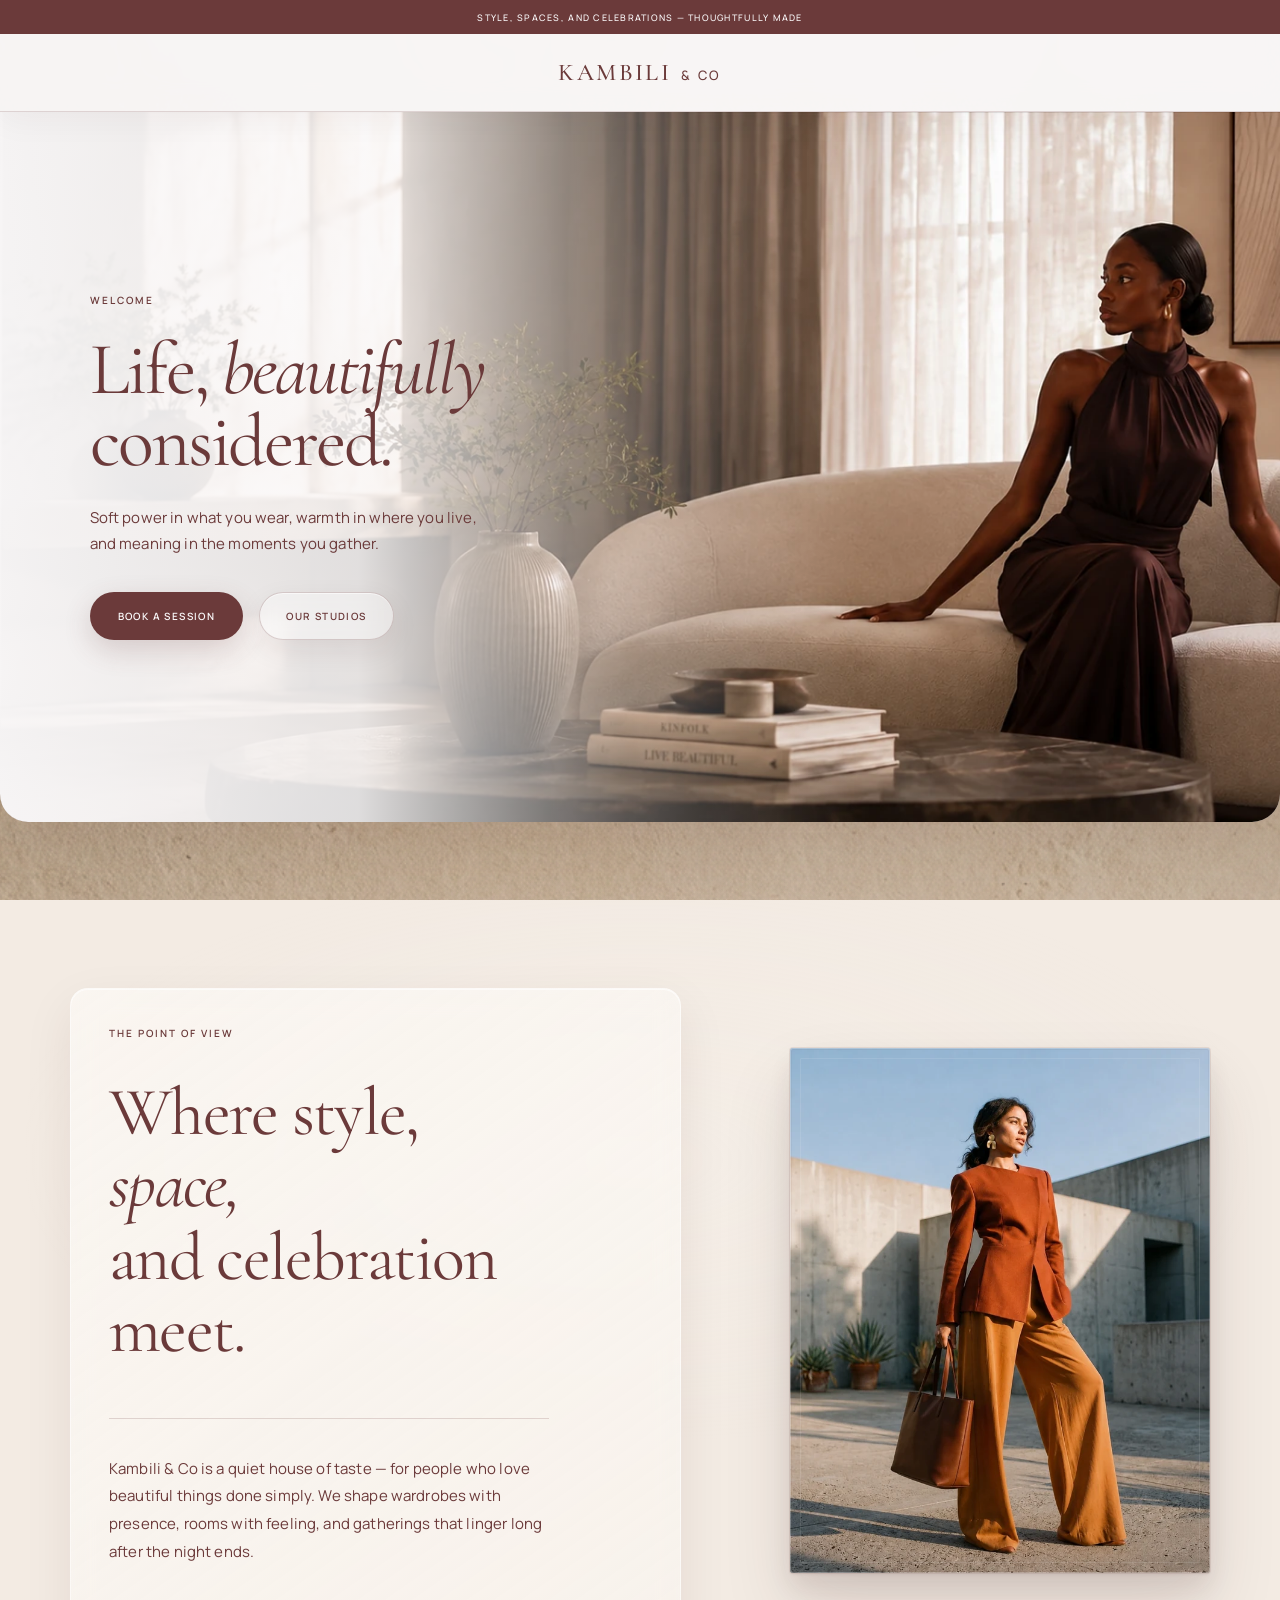
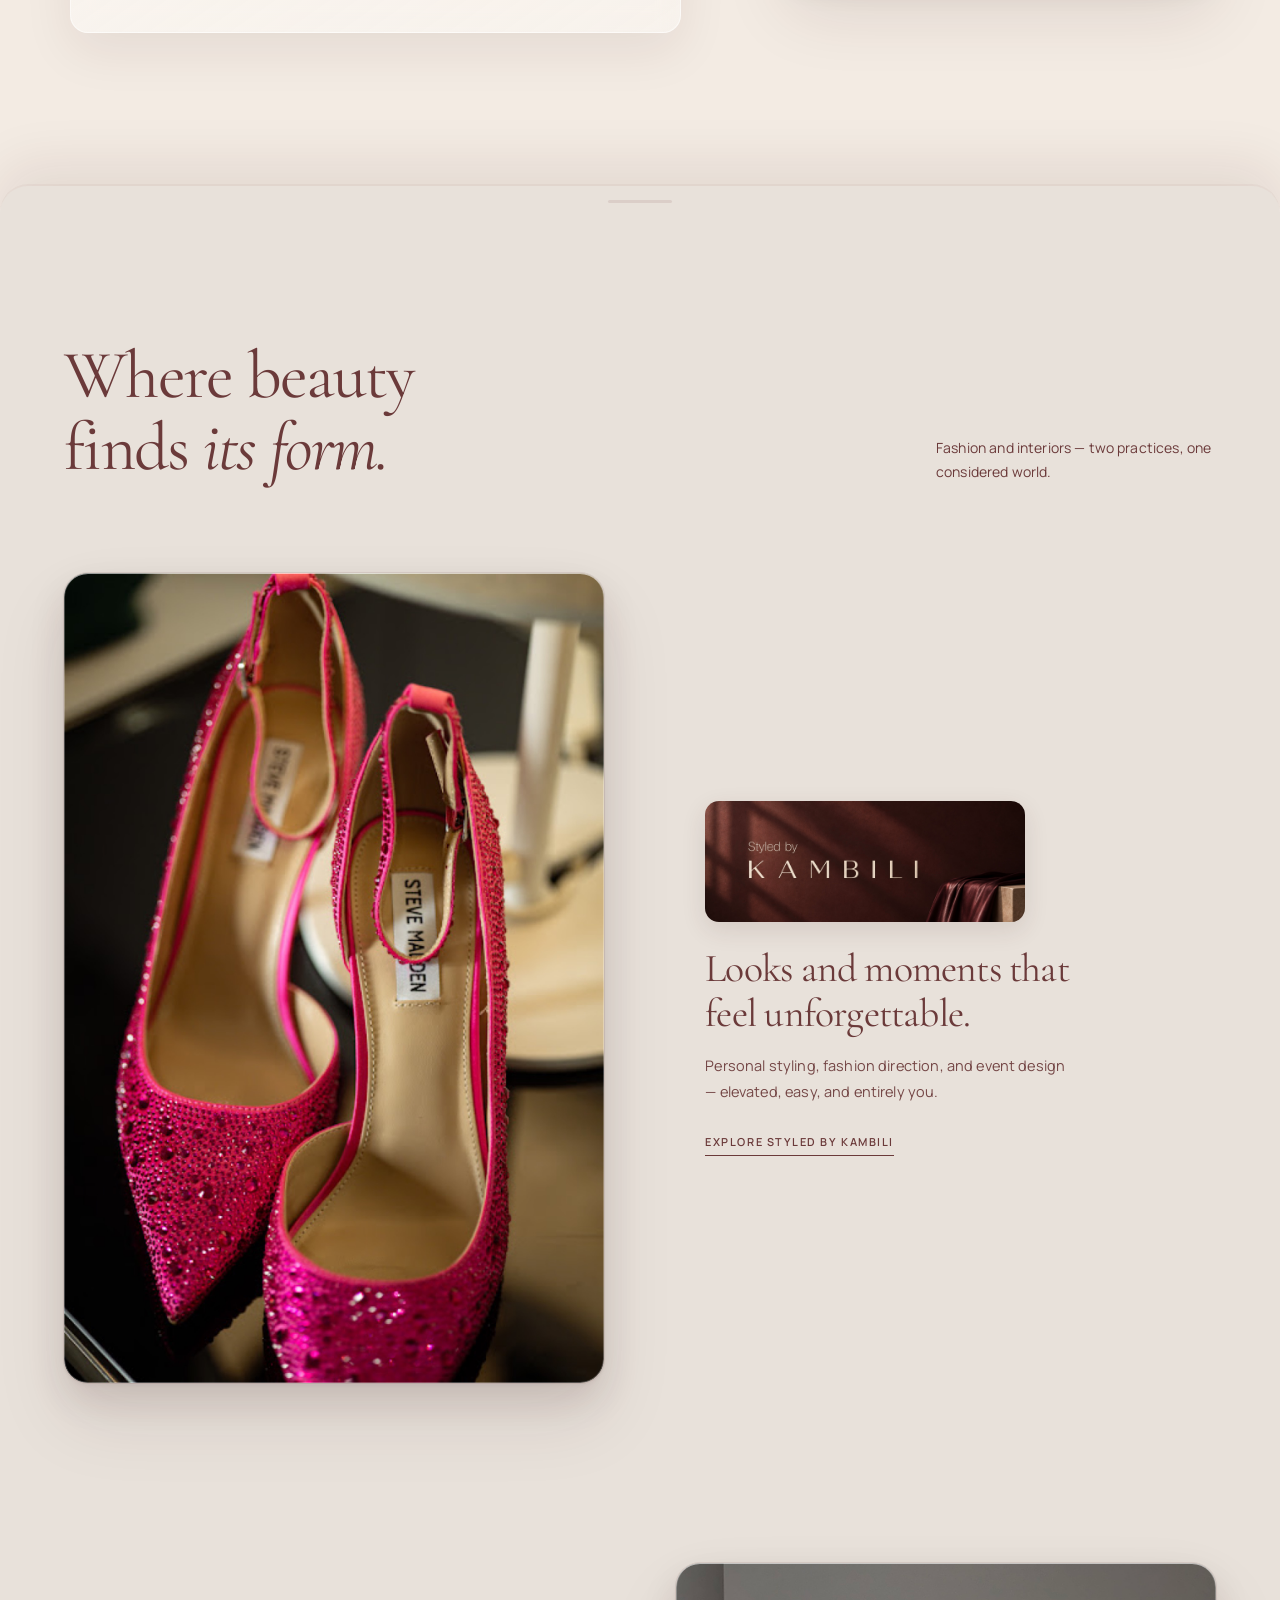
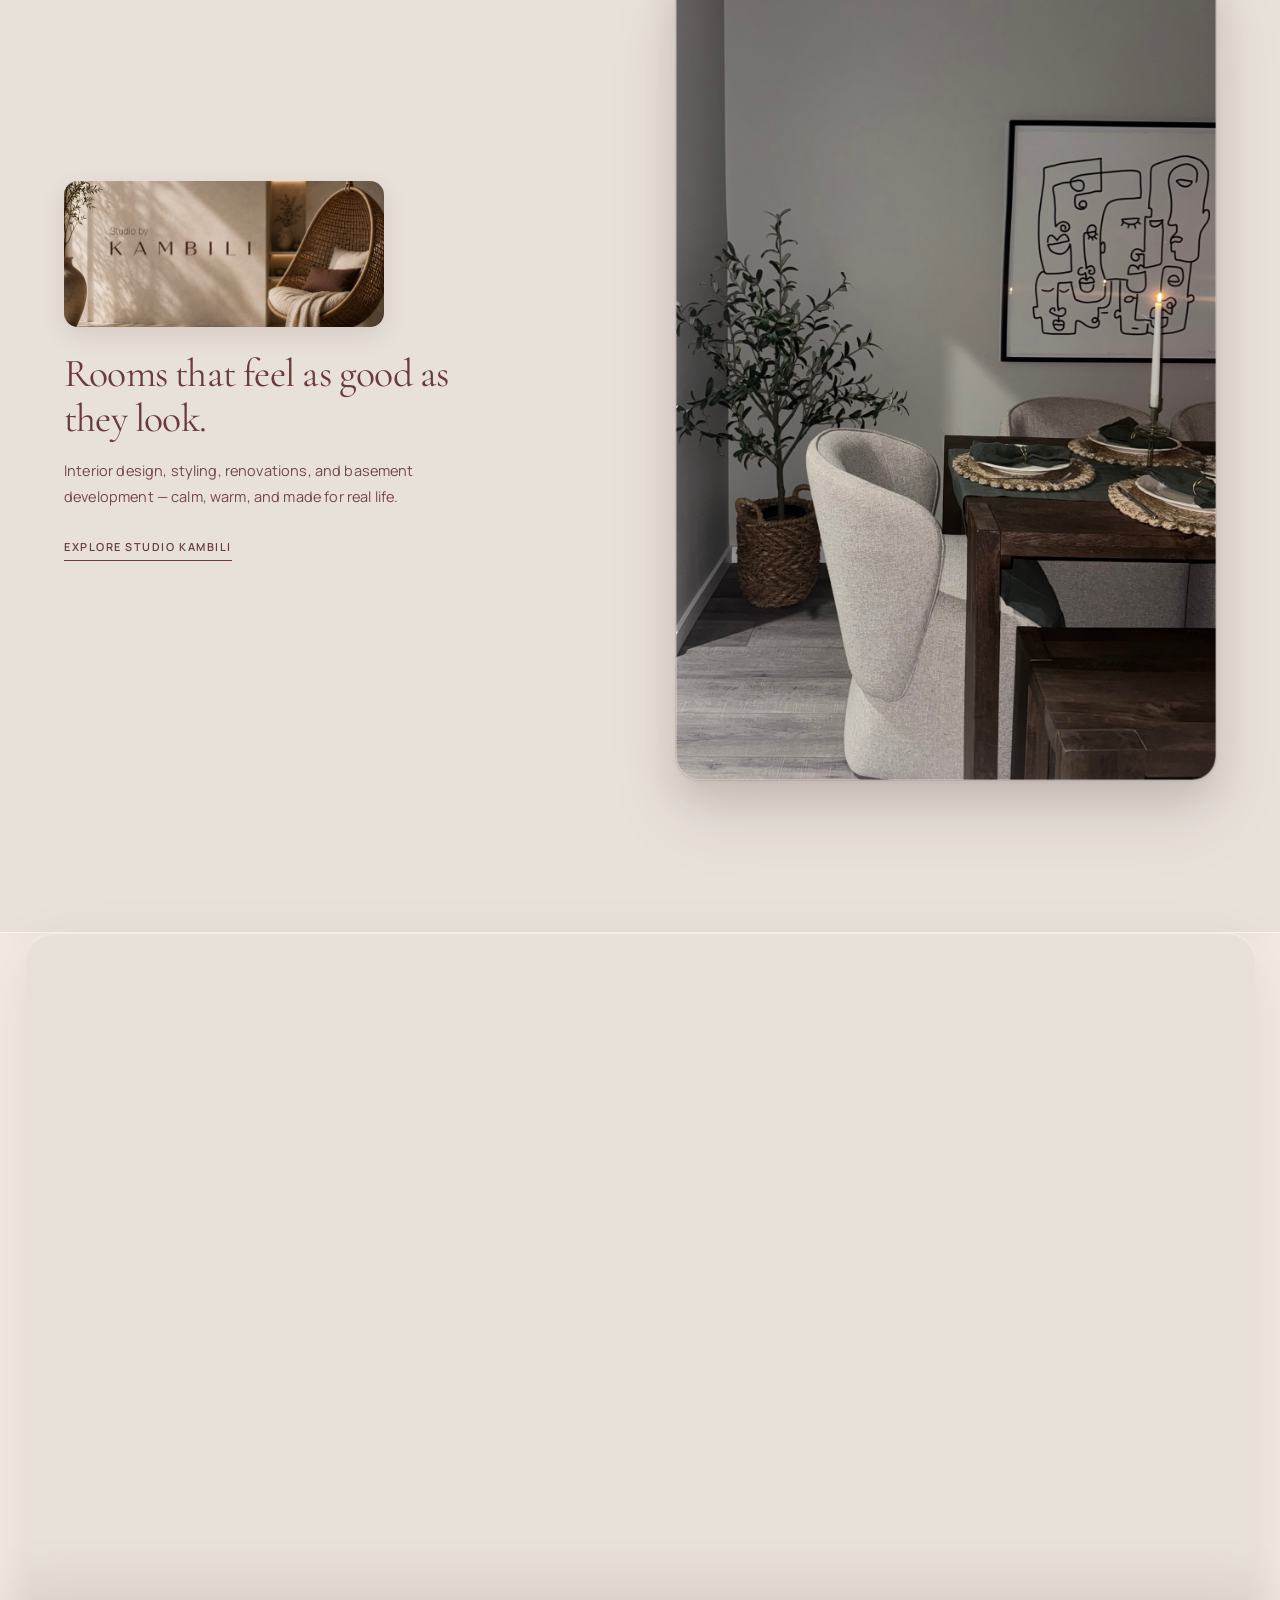
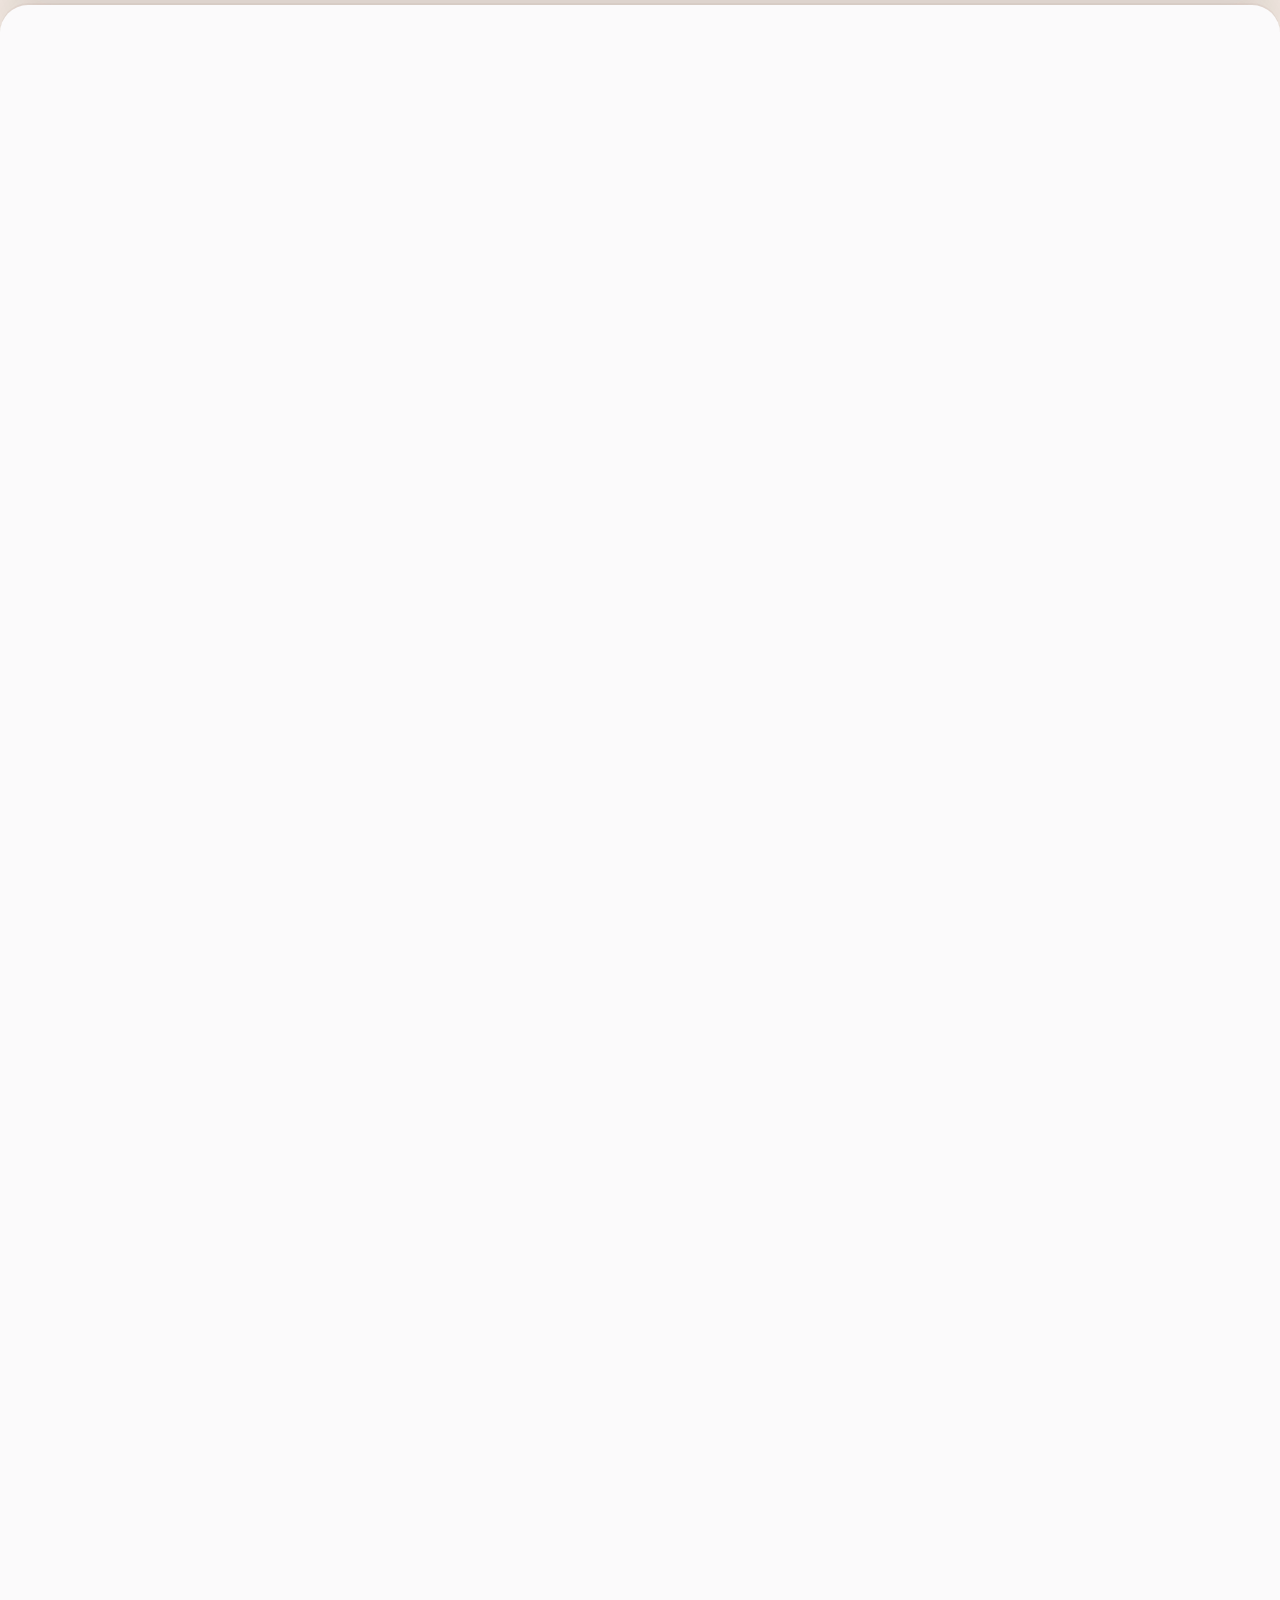
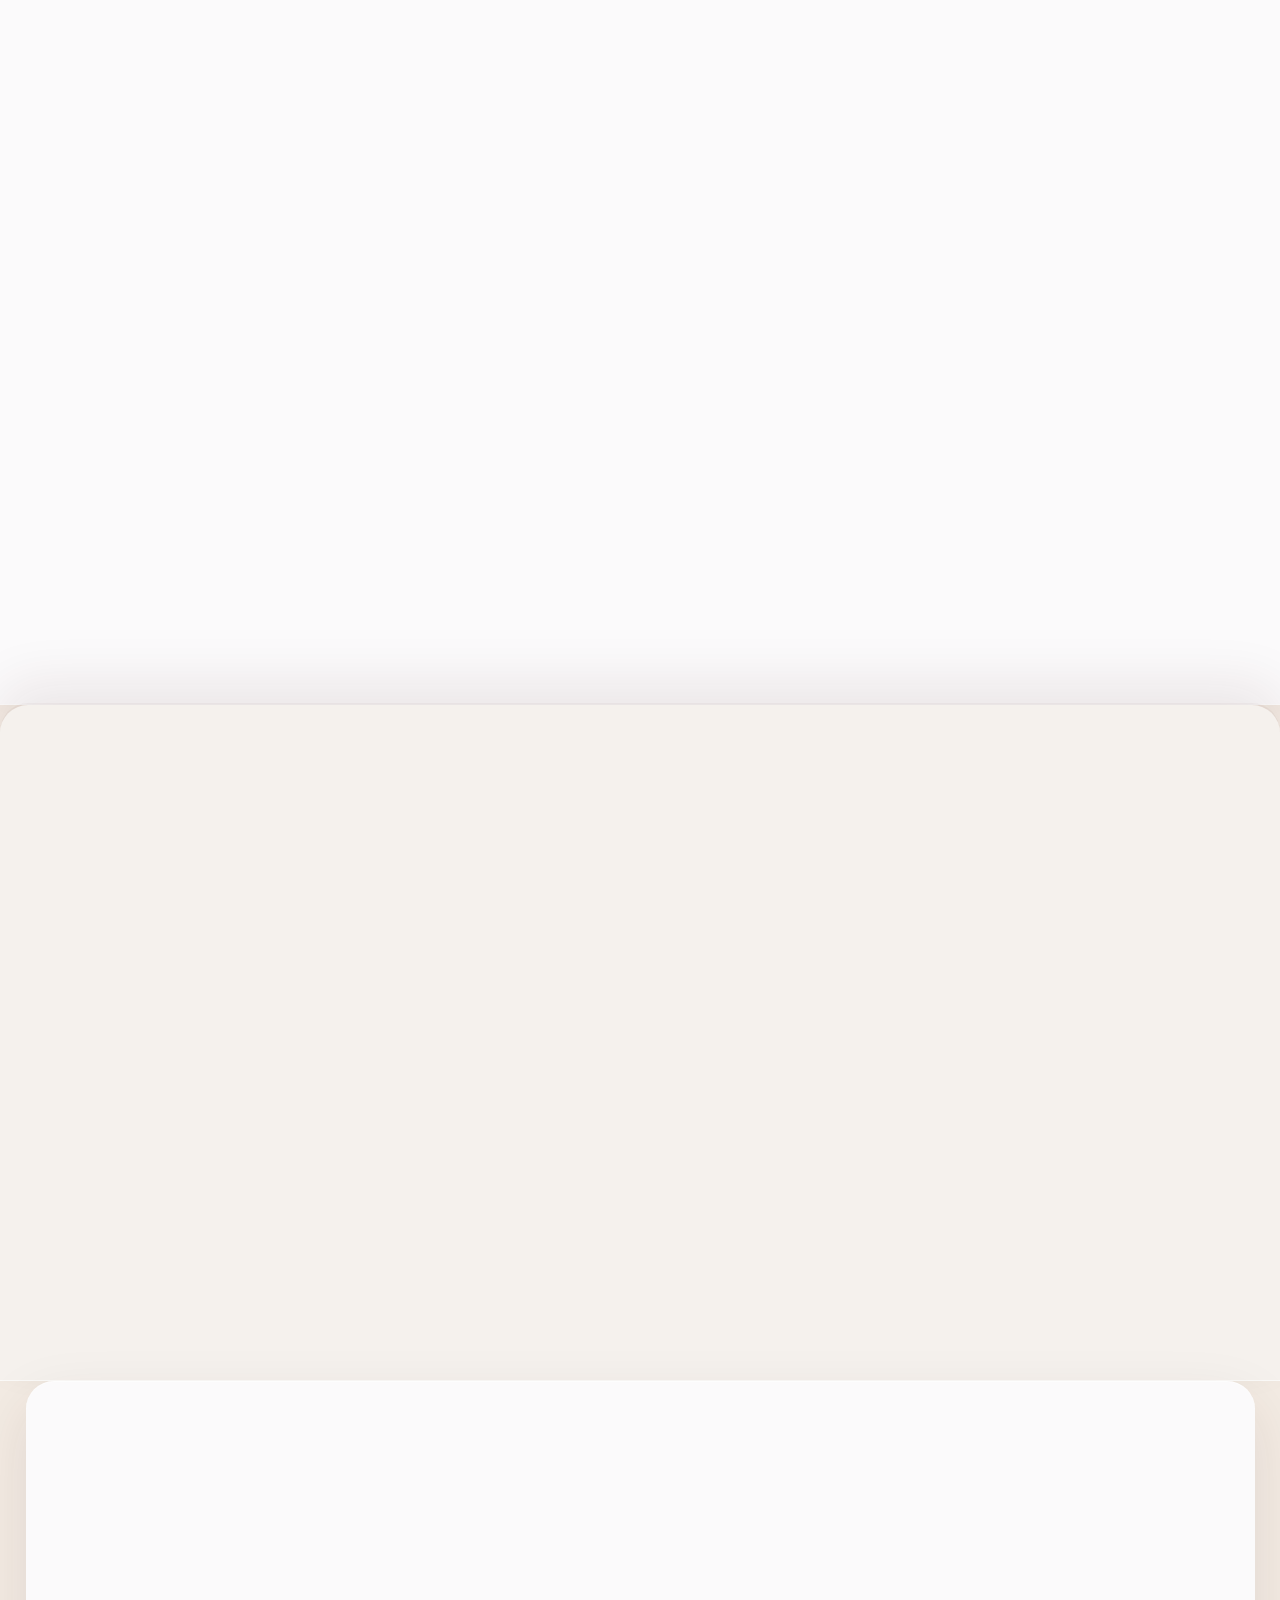
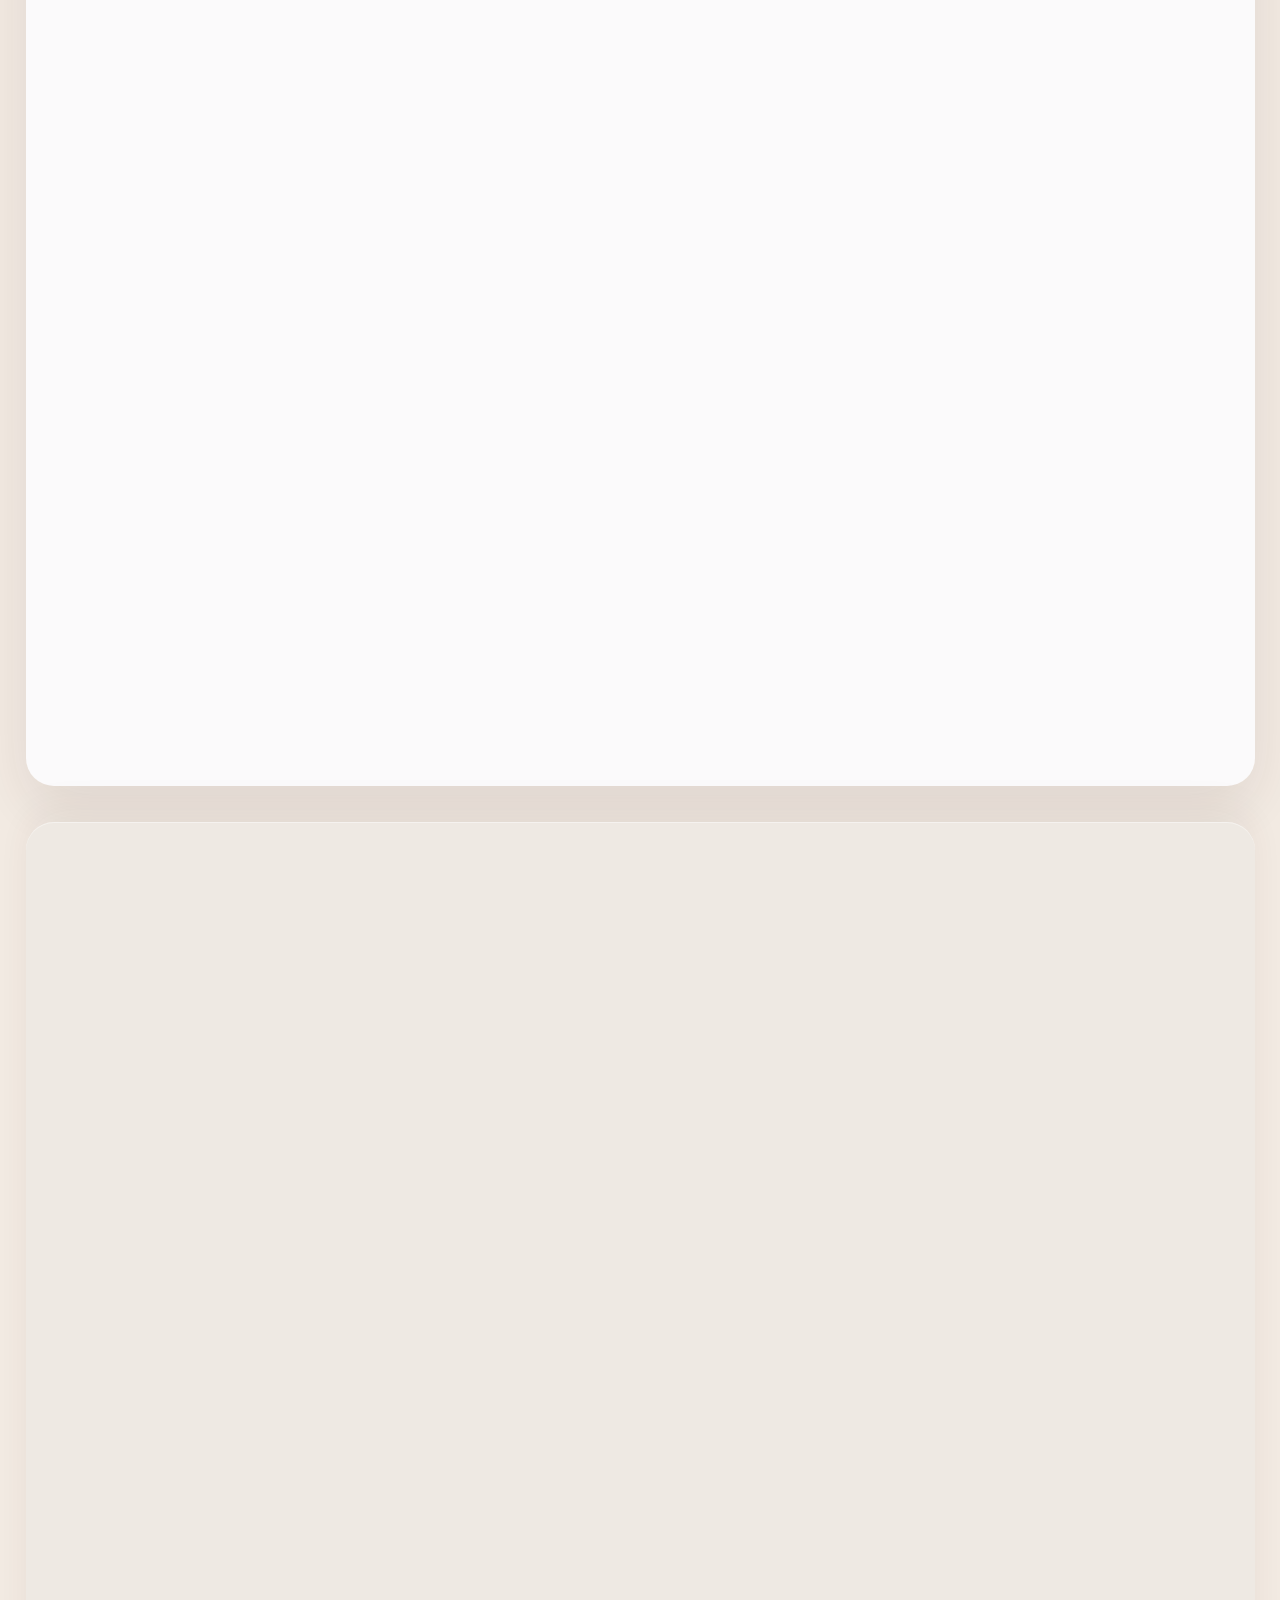
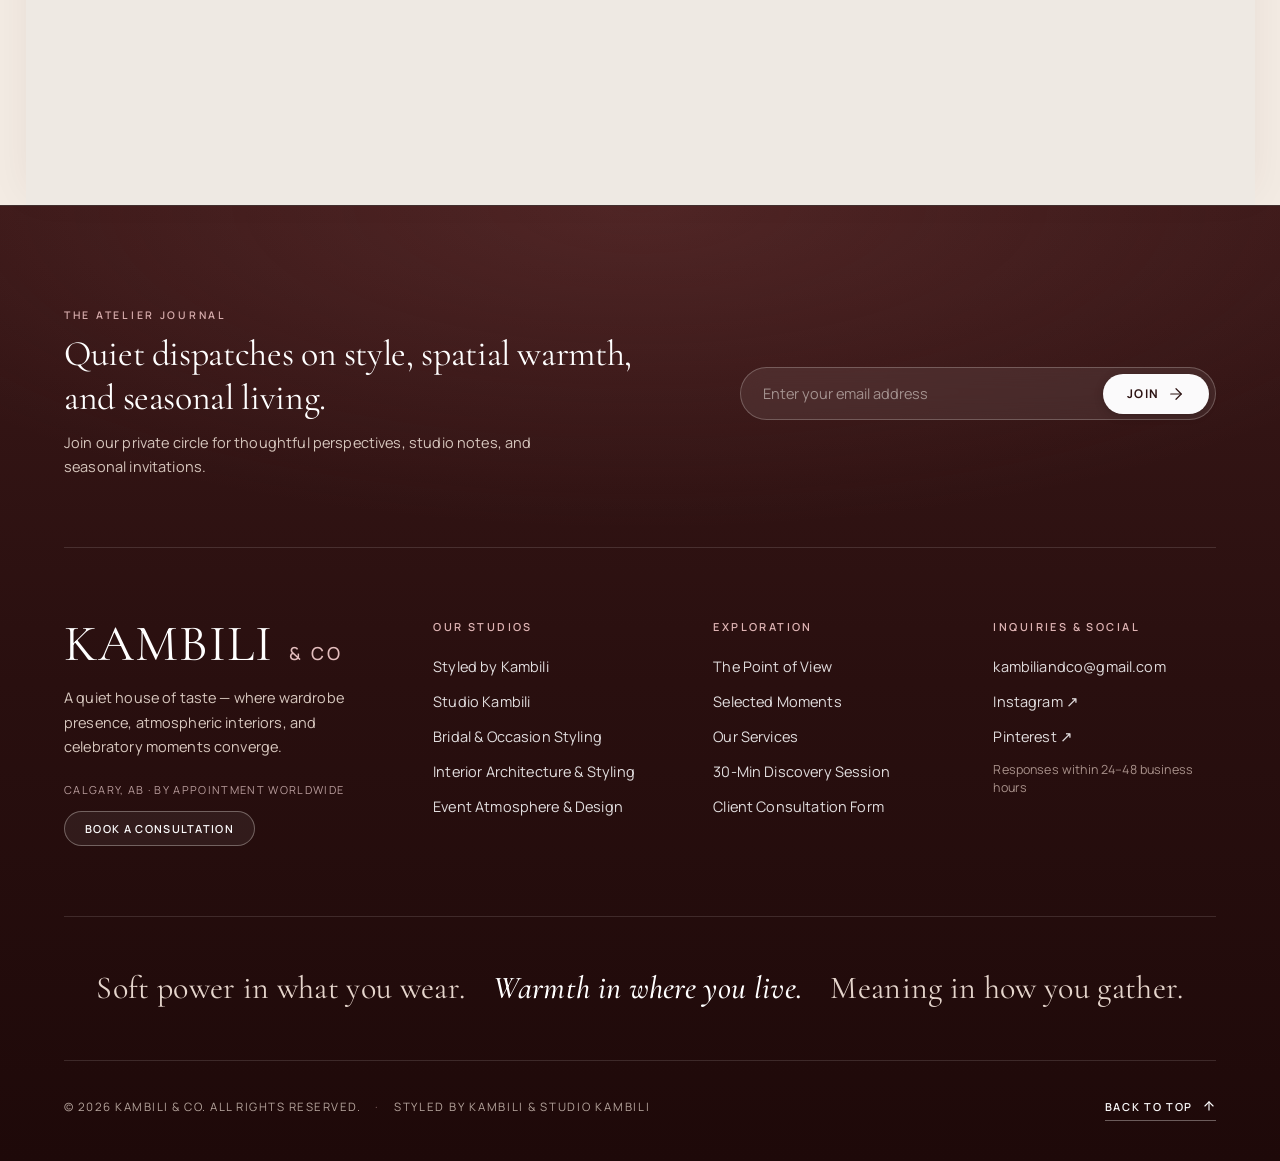
==== commit 944eae2f: "fix(mobile): minimalist deep burgundy luxury mobile footer and instant cache revalidation" ====
--- a/index.html
+++ b/index.html
@@ -28,7 +28,7 @@
     <link rel="preload" as="image" href="./bg-beige-rose-petals.jpg" fetchpriority="high" />
     <link rel="preload" as="image" href="./bg-beige-rose-border.jpg" fetchpriority="high" />
     <link rel="preload" as="image" href="./img/hero.webp" type="image/webp" fetchpriority="high" />
-    <link rel="stylesheet" href="styles.css?v=2.9" />
+    <link rel="stylesheet" href="styles.css?v=3.5" />
     <style>
       .splash { background: #f0e7de !important; }
       .splash-veil { display: none !important; }
@@ -39,6 +39,15 @@
       .splash-line i { color: #582828 !important; text-shadow: none !important; }
       .splash-amp { color: #6b3a3a !important; text-shadow: none !important; }
       .splash-rule { background: #6b3a3a !important; }
+
+      /* Critical Burgundy Footer Protection */
+      .site-footer {
+        background-color: #2b1111 !important;
+        background-image: radial-gradient(ellipse 90% 45% at 50% 0%, rgba(138, 73, 73, 0.28) 0%, transparent 75%), linear-gradient(180deg, #3a1818 0%, #290f0f 50%, #1e0909 100%) !important;
+        color: #fbfafb !important;
+      }
+      .site-footer a { color: #fbfafb !important; text-decoration: none !important; }
+      .site-footer ul, .site-footer ol, .site-footer li { list-style: none !important; list-style-type: none !important; margin: 0 !important; padding: 0 !important; }
     </style>
   </head>
   <body class="is-loading">
@@ -418,100 +427,153 @@
       </main>
 
       <footer class="site-footer" id="footer">
-        <!-- Tier 1: Private Journal / Dispatches Signup -->
-        <div class="footer-dispatch">
-          <div class="footer-dispatch-content">
-            <p class="footer-eyebrow">The Atelier Journal</p>
-            <h3 class="footer-dispatch-title">Quiet dispatches on style, spatial warmth, and seasonal living.</h3>
-            <p class="footer-dispatch-sub">Join our private circle for thoughtful perspectives, studio notes, and seasonal invitations.</p>
-          </div>
-          <form class="footer-newsletter-form" data-newsletter-form>
-            <div class="footer-input-group">
-              <label for="newsletter-email" class="sr-only">Email address</label>
-              <input 
-                type="email" 
-                id="newsletter-email" 
-                name="newsletter_email" 
-                placeholder="Enter your email address" 
-                autocomplete="email" 
-                required 
-              />
-              <button type="submit" class="footer-newsletter-submit" aria-label="Subscribe to newsletter">
-                <span>Join</span>
-                <svg width="18" height="18" viewBox="0 0 24 24" fill="none" stroke="currentColor" stroke-width="1.6" stroke-linecap="round" stroke-linejoin="round" aria-hidden="true">
-                  <line x1="5" y1="12" x2="19" y2="12"></line>
-                  <polyline points="12 5 19 12 12 19"></polyline>
-                </svg>
-              </button>
-            </div>
-            <p class="footer-newsletter-feedback" data-newsletter-feedback aria-live="polite"></p>
-          </form>
-        </div>
-
-        <!-- Tier 2: 4-Column Architectural Pillar Grid -->
-        <div class="footer-pillars">
-          <!-- Col 1: The House & Booking -->
-          <div class="footer-col footer-col-brand">
+        <!-- Desktop Full Editorial Layout (Desktop only) -->
+        <div class="footer-desktop-wrap">
+          <!-- Tier 1: Private Journal / Dispatches Signup -->
+          <div class="footer-dispatch">
+            <div class="footer-dispatch-content">
+              <p class="footer-eyebrow">The Atelier Journal</p>
+              <h3 class="footer-dispatch-title">Quiet dispatches on style, spatial warmth, and seasonal living.</h3>
+              <p class="footer-dispatch-sub">Join our private circle for thoughtful perspectives, studio notes, and seasonal invitations.</p>
+            </div>
+            <form class="footer-newsletter-form" data-newsletter-form>
+              <div class="footer-input-group">
+                <label for="newsletter-email-desktop" class="sr-only">Email address</label>
+                <input 
+                  type="email" 
+                  id="newsletter-email-desktop" 
+                  name="newsletter_email" 
+                  placeholder="Enter your email address" 
+                  autocomplete="email" 
+                  required 
+                />
+                <button type="submit" class="footer-newsletter-submit" aria-label="Subscribe to newsletter">
+                  <span>Join</span>
+                  <svg width="18" height="18" viewBox="0 0 24 24" fill="none" stroke="currentColor" stroke-width="1.6" stroke-linecap="round" stroke-linejoin="round" aria-hidden="true">
+                    <line x1="5" y1="12" x2="19" y2="12"></line>
+                    <polyline points="12 5 19 12 12 19"></polyline>
+                  </svg>
+                </button>
+              </div>
+              <p class="footer-newsletter-feedback" data-newsletter-feedback aria-live="polite"></p>
+            </form>
+          </div>
+
+          <!-- Tier 2: 4-Column Architectural Pillar Grid -->
+          <div class="footer-pillars">
+            <!-- Col 1: The House & Booking -->
+            <div class="footer-col footer-col-brand">
+              <a class="wordmark footer-wordmark" href="#top" aria-label="Kambili and Co back to top">
+                <span>Kambili</span><b>&amp; Co</b>
+              </a>
+              <p class="footer-brand-desc">
+                A quiet house of taste — where wardrobe presence, atmospheric interiors, and celebratory moments converge.
+              </p>
+              <div class="footer-badge-wrap">
+                <span class="footer-location-tag">Calgary, AB · By Appointment Worldwide</span>
+                <a class="footer-book-pill" href="https://calendly.com/styledbykambili/30min?month=2026-08" target="_blank" rel="noreferrer">
+                  Book a consultation
+                </a>
+              </div>
+            </div>
+
+            <!-- Col 2: Our Studios -->
+            <nav class="footer-col" aria-label="Our Studios">
+              <h4 class="footer-col-title">Our Studios</h4>
+              <ul class="footer-links">
+                <li><a href="styled-by-kambili.html">Styled by Kambili</a></li>
+                <li><a href="studio-kambili.html">Studio Kambili</a></li>
+                <li><a href="styled-by-kambili.html#bridal">Bridal &amp; Occasion Styling</a></li>
+                <li><a href="studio-kambili.html#interiors">Interior Architecture &amp; Styling</a></li>
+                <li><a href="index.html#selected-work">Event Atmosphere &amp; Design</a></li>
+              </ul>
+            </nav>
+
+            <!-- Col 3: Exploration & Process -->
+            <nav class="footer-col" aria-label="The House Exploration">
+              <h4 class="footer-col-title">Exploration</h4>
+              <ul class="footer-links">
+                <li><a href="#our-world">The Point of View</a></li>
+                <li><a href="#selected-work">Selected Moments</a></li>
+                <li><a href="#services">Our Services</a></li>
+                <li><a href="https://calendly.com/styledbykambili/30min?month=2026-08" target="_blank" rel="noreferrer">30-Min Discovery Session</a></li>
+                <li><a href="#contact">Client Consultation Form</a></li>
+              </ul>
+            </nav>
+
+            <!-- Col 4: Contact & Inquiries -->
+            <div class="footer-col footer-col-contact">
+              <h4 class="footer-col-title">Inquiries &amp; Social</h4>
+              <ul class="footer-links">
+                <li><a href="mailto:kambiliandco@gmail.com" class="footer-contact-link">kambiliandco@gmail.com</a></li>
+                <li><a href="https://instagram.com" target="_blank" rel="noreferrer" class="footer-contact-link">Instagram ↗</a></li>
+                <li><a href="https://pinterest.com" target="_blank" rel="noreferrer" class="footer-contact-link">Pinterest ↗</a></li>
+                <li class="footer-response-note">Responses within 24–48 business hours</li>
+              </ul>
+            </div>
+          </div>
+
+          <!-- Tier 3: Editorial Motto Banner -->
+          <div class="footer-motto-banner" aria-hidden="true">
+            <p class="footer-motto-text">
+              <span>Soft power in what you wear.</span>
+              <em>Warmth in where you live.</em>
+              <span>Meaning in how you gather.</span>
+            </p>
+          </div>
+        </div>
+
+        <!-- Mobile Minimalist Luxury View (< 769px) -->
+        <div class="footer-mobile-wrap">
+          <div class="footer-mobile-brand">
             <a class="wordmark footer-wordmark" href="#top" aria-label="Kambili and Co back to top">
               <span>Kambili</span><b>&amp; Co</b>
             </a>
-            <p class="footer-brand-desc">
-              A quiet house of taste — where wardrobe presence, atmospheric interiors, and celebratory moments converge.
-            </p>
-            <div class="footer-badge-wrap">
-              <span class="footer-location-tag">Calgary, AB · By Appointment Worldwide</span>
-              <a class="footer-book-pill" href="https://calendly.com/styledbykambili/30min?month=2026-08" target="_blank" rel="noreferrer">
-                Book a consultation
-              </a>
-            </div>
-          </div>
-
-          <!-- Col 2: Our Studios -->
-          <nav class="footer-col" aria-label="Our Studios">
-            <h4 class="footer-col-title">Our Studios</h4>
-            <ul class="footer-links">
-              <li><a href="styled-by-kambili.html">Styled by Kambili</a></li>
-              <li><a href="studio-kambili.html">Studio Kambili</a></li>
-              <li><a href="styled-by-kambili.html#bridal">Bridal &amp; Occasion Styling</a></li>
-              <li><a href="studio-kambili.html#interiors">Interior Architecture &amp; Styling</a></li>
-              <li><a href="index.html#selected-work">Event Atmosphere &amp; Design</a></li>
-            </ul>
-          </nav>
-
-          <!-- Col 3: Exploration & Process -->
-          <nav class="footer-col" aria-label="The House Exploration">
-            <h4 class="footer-col-title">Exploration</h4>
-            <ul class="footer-links">
-              <li><a href="#our-world">The Point of View</a></li>
-              <li><a href="#selected-work">Selected Moments</a></li>
-              <li><a href="#services">Our Services</a></li>
-              <li><a href="https://calendly.com/styledbykambili/30min?month=2026-08" target="_blank" rel="noreferrer">30-Min Discovery Session</a></li>
-              <li><a href="#contact">Client Consultation Form</a></li>
-            </ul>
-          </nav>
-
-          <!-- Col 4: Contact & Inquiries -->
-          <div class="footer-col footer-col-contact">
-            <h4 class="footer-col-title">Inquiries &amp; Social</h4>
-            <ul class="footer-links">
-              <li><a href="mailto:kambiliandco@gmail.com" class="footer-contact-link">kambiliandco@gmail.com</a></li>
-              <li><a href="https://instagram.com" target="_blank" rel="noreferrer" class="footer-contact-link">Instagram ↗</a></li>
-              <li><a href="https://pinterest.com" target="_blank" rel="noreferrer" class="footer-contact-link">Pinterest ↗</a></li>
-              <li class="footer-response-note">Responses within 24–48 business hours</li>
-            </ul>
-          </div>
-        </div>
-
-        <!-- Tier 3: Editorial Motto Banner -->
-        <div class="footer-motto-banner" aria-hidden="true">
-          <p class="footer-motto-text">
-            <span>Soft power in what you wear.</span>
-            <em>Warmth in where you live.</em>
-            <span>Meaning in how you gather.</span>
-          </p>
-        </div>
-
-        <!-- Tier 4: Meta & Utility Bar -->
+            <p class="footer-mobile-tagline">Fashion. Interiors. Celebrations.<br /><em>Made with intention.</em></p>
+          </div>
+
+          <div class="footer-mobile-actions">
+            <a class="footer-mobile-btn" href="styled-by-kambili.html">Styled by Kambili</a>
+            <a class="footer-mobile-btn" href="studio-kambili.html">Studio Kambili</a>
+            <a class="footer-mobile-btn footer-mobile-btn-highlight" href="https://calendly.com/styledbykambili/30min?month=2026-08" target="_blank" rel="noreferrer">Book Consultation ↗</a>
+          </div>
+
+          <div class="footer-mobile-newsletter">
+            <p class="footer-mobile-newsletter-title">Join our private circle</p>
+            <form class="footer-newsletter-form" data-newsletter-form>
+              <div class="footer-input-group">
+                <label for="newsletter-email-mobile" class="sr-only">Email address</label>
+                <input 
+                  type="email" 
+                  id="newsletter-email-mobile" 
+                  name="newsletter_email" 
+                  placeholder="Your email address" 
+                  autocomplete="email" 
+                  required 
+                />
+                <button type="submit" class="footer-newsletter-submit" aria-label="Subscribe to newsletter">
+                  <span>Join</span>
+                  <svg width="16" height="16" viewBox="0 0 24 24" fill="none" stroke="currentColor" stroke-width="1.8" stroke-linecap="round" stroke-linejoin="round" aria-hidden="true">
+                    <line x1="5" y1="12" x2="19" y2="12"></line>
+                    <polyline points="12 5 19 12 12 19"></polyline>
+                  </svg>
+                </button>
+              </div>
+              <p class="footer-newsletter-feedback" data-newsletter-feedback aria-live="polite"></p>
+            </form>
+          </div>
+
+          <div class="footer-mobile-contact">
+            <a href="mailto:kambiliandco@gmail.com" class="footer-mobile-email">kambiliandco@gmail.com</a>
+            <div class="footer-mobile-sublinks">
+              <a href="https://instagram.com" target="_blank" rel="noreferrer">Instagram ↗</a>
+              <span>·</span>
+              <span>Calgary &amp; Worldwide</span>
+            </div>
+          </div>
+        </div>
+
+        <!-- Tier 4: Meta & Utility Bar (Unified) -->
         <div class="footer-meta">
           <div class="footer-meta-left">
             <p>© <span data-year></span> Kambili &amp; Co. All rights reserved.</p>
--- a/styles.css
+++ b/styles.css
@@ -1711,11 +1711,11 @@
 /* —— Luxury Unified Burgundy Footer —— */
 .site-footer {
   position: relative;
-  background-color: #2b1111;
+  background-color: #2b1111 !important;
   background-image: 
     radial-gradient(ellipse 90% 45% at 50% 0%, rgba(138, 73, 73, 0.28) 0%, transparent 75%),
-    linear-gradient(180deg, #3a1818 0%, #290f0f 50%, #1e0909 100%);
-  color: var(--warm-white);
+    linear-gradient(180deg, #3a1818 0%, #290f0f 50%, #1e0909 100%) !important;
+  color: var(--warm-white) !important;
   padding: clamp(64px, 8vw, 104px) clamp(24px, 5vw, 84px) clamp(28px, 3.5vw, 40px);
   border-top: 1px solid rgba(251, 247, 242, 0.16);
   font-family: var(--sans);
@@ -1724,11 +1724,29 @@
 
 .site-footer a {
   color: var(--warm-white);
+  text-decoration: none;
+}
+
+.site-footer ul,
+.site-footer ol {
+  list-style: none !important;
+  list-style-type: none !important;
+  padding: 0 !important;
+  margin: 0 !important;
+}
+
+.site-footer li {
+  list-style: none !important;
+  list-style-type: none !important;
+  padding: 0 !important;
+  margin: 0 !important;
 }
 
 .site-footer .footer-wordmark {
   color: var(--ivory);
   text-decoration: none;
+  display: inline-flex;
+  align-items: baseline;
 }
 
 .site-footer .footer-wordmark span {
@@ -1748,7 +1766,16 @@
   margin-left: 6px;
 }
 
-/* Tier 1: The Dispatches / Newsletter */
+/* Visibility Control */
+.footer-desktop-wrap {
+  display: block;
+}
+
+.footer-mobile-wrap {
+  display: none;
+}
+
+/* Tier 1: The Dispatches / Newsletter (Desktop) */
 .footer-dispatch {
   display: grid;
   grid-template-columns: 1.3fr 1fr;
@@ -1795,7 +1822,7 @@
   display: flex;
   align-items: center;
   position: relative;
-  background: rgba(255, 255, 255, 0.07);
+  background: rgba(255, 255, 255, 0.08);
   backdrop-filter: blur(12px);
   -webkit-backdrop-filter: blur(12px);
   border: 1px solid rgba(251, 247, 242, 0.24);
@@ -1806,7 +1833,7 @@
 
 .footer-input-group:focus-within {
   border-color: #ffffff;
-  background: rgba(255, 255, 255, 0.13);
+  background: rgba(255, 255, 255, 0.14);
   box-shadow: 0 4px 28px rgba(0, 0, 0, 0.35);
 }
 
@@ -1877,7 +1904,7 @@
   display: block;
 }
 
-/* Tier 2: 4-Column Architectural Pillars */
+/* Tier 2: 4-Column Architectural Pillars (Desktop) */
 .footer-pillars {
   display: grid;
   grid-template-columns: 1.4fr 1fr 1fr 1fr;
@@ -1953,7 +1980,7 @@
 }
 
 .footer-links {
-  list-style: none;
+  list-style: none !important;
   margin: 0;
   padding: 0;
   display: flex;
@@ -1963,6 +1990,7 @@
 
 .footer-links li {
   margin: 0;
+  list-style: none !important;
 }
 
 .footer-links a {
@@ -2087,6 +2115,179 @@
 
 .footer-meta .back-to-top:hover svg {
   transform: translateY(-4px);
+}
+
+/* —— Mobile Minimalist Luxury Footer (< 769px) —— */
+@media (max-width: 768px) {
+  .footer-desktop-wrap {
+    display: none !important;
+  }
+
+  .site-footer {
+    padding: 48px 20px 24px !important;
+    background-color: #2b1111 !important;
+  }
+
+  .footer-mobile-wrap {
+    display: flex !important;
+    flex-direction: column;
+    align-items: center;
+    text-align: center;
+    gap: 24px;
+    padding-bottom: 28px;
+    border-bottom: 1px solid rgba(251, 247, 242, 0.13);
+  }
+
+  .footer-mobile-brand .footer-wordmark {
+    justify-content: center;
+    margin-bottom: 8px;
+  }
+
+  .footer-mobile-brand .footer-wordmark span {
+    font-size: 32px;
+  }
+
+  .footer-mobile-brand .footer-wordmark b {
+    font-size: 14px;
+  }
+
+  .footer-mobile-tagline {
+    margin: 0;
+    font-size: 13.5px;
+    line-height: 1.55;
+    color: #dacbc2;
+    max-width: 290px;
+  }
+
+  .footer-mobile-tagline em {
+    font-family: var(--display);
+    font-size: 15px;
+    color: #ffffff;
+    font-style: italic;
+  }
+
+  .footer-mobile-actions {
+    display: flex;
+    flex-direction: column;
+    align-items: center;
+    gap: 10px;
+    width: 100%;
+    max-width: 300px;
+  }
+
+  .footer-mobile-btn {
+    display: flex;
+    align-items: center;
+    justify-content: center;
+    width: 100%;
+    padding: 11px 18px;
+    background: rgba(255, 255, 255, 0.08);
+    border: 1px solid rgba(251, 247, 242, 0.22);
+    border-radius: 999px;
+    font-size: 11px;
+    font-weight: 600;
+    letter-spacing: 0.1em;
+    text-transform: uppercase;
+    color: #fbfafb;
+    text-decoration: none;
+    transition: all 0.25s ease;
+  }
+
+  .footer-mobile-btn:active,
+  .footer-mobile-btn:hover {
+    background: rgba(255, 255, 255, 0.18);
+    border-color: #ffffff;
+    color: #ffffff;
+  }
+
+  .footer-mobile-btn-highlight {
+    background: #fbfafb;
+    color: #2b1111 !important;
+    font-weight: 700;
+    border-color: #fbfafb;
+    box-shadow: 0 4px 14px rgba(0, 0, 0, 0.25);
+  }
+
+  .footer-mobile-btn-highlight:active,
+  .footer-mobile-btn-highlight:hover {
+    background: #ffffff;
+    color: #1a0808 !important;
+  }
+
+  .footer-mobile-newsletter {
+    width: 100%;
+    max-width: 320px;
+  }
+
+  .footer-mobile-newsletter-title {
+    margin: 0 0 8px;
+    font-size: 10.5px;
+    font-weight: 600;
+    letter-spacing: 0.18em;
+    text-transform: uppercase;
+    color: #dfb4b4;
+  }
+
+  .footer-mobile-newsletter .footer-input-group {
+    padding: 4px 5px 4px 16px;
+    background: rgba(255, 255, 255, 0.08);
+  }
+
+  .footer-mobile-newsletter input {
+    font-size: 13.5px;
+    padding: 8px 6px 8px 0;
+  }
+
+  .footer-mobile-newsletter .footer-newsletter-submit {
+    padding: 9px 16px;
+    font-size: 11px;
+  }
+
+  .footer-mobile-contact {
+    display: flex;
+    flex-direction: column;
+    align-items: center;
+    gap: 6px;
+  }
+
+  .footer-mobile-email {
+    font-size: 13.5px;
+    font-weight: 500;
+    color: #ffffff;
+    border-bottom: 1px solid rgba(251, 247, 242, 0.35);
+    padding-bottom: 2px;
+  }
+
+  .footer-mobile-sublinks {
+    display: flex;
+    align-items: center;
+    gap: 8px;
+    font-size: 11.5px;
+    color: #c7b0a8;
+    letter-spacing: 0.05em;
+  }
+
+  .footer-mobile-sublinks a {
+    color: #dfb4b4;
+    text-decoration: underline;
+    text-underline-offset: 3px;
+  }
+
+  .footer-meta {
+    flex-direction: column;
+    align-items: center;
+    text-align: center;
+    gap: 12px;
+    padding-top: 18px;
+  }
+
+  .footer-meta-left {
+    justify-content: center;
+  }
+
+  .footer-meta .back-to-top {
+    align-self: center;
+  }
 }
 
 /* —— Studio pages —— */
@@ -3194,39 +3395,7 @@
     text-align: center;
   }
 
-  /* Responsive Footer */
-  .site-footer {
-    padding: 48px 20px 28px;
-  }
-  .footer-dispatch {
-    grid-template-columns: 1fr;
-    gap: 24px;
-    padding-bottom: 36px;
-  }
-  .footer-pillars {
-    grid-template-columns: 1fr 1fr;
-    gap: 36px 24px;
-    padding: 36px 0;
-  }
-  .footer-col-brand {
-    grid-column: 1 / -1;
-  }
-  .footer-motto-banner {
-    padding: 24px 0;
-  }
-  .footer-motto-text {
-    flex-direction: column;
-    align-items: flex-start;
-    gap: 6px;
-  }
-  .footer-meta {
-    flex-direction: column;
-    align-items: flex-start;
-    gap: 16px;
-  }
-  .footer-meta .back-to-top {
-    align-self: flex-start;
-  }
+
 
   /* Brand pages */
   .brand-header {
@@ -3428,34 +3597,6 @@
     text-align: left;
   }
   .brand-final-cta .hero-book-button { width: 100%; }
-  .footer-pillars {
-    grid-template-columns: 1fr;
-    gap: 32px;
-  }
-}
-
-@media (max-width: 480px) {
-  .site-footer {
-    padding: 44px 18px 24px;
-  }
-  .footer-input-group {
-    padding: 3px 4px 3px 16px;
-  }
-  .footer-input-group input {
-    font-size: 13.5px;
-    padding: 9px 6px 9px 0;
-  }
-  .footer-newsletter-submit {
-    padding: 9px 16px;
-    font-size: 11px;
-    gap: 5px;
-  }
-  .footer-brand-desc {
-    font-size: 13.5px;
-  }
-  .footer-links a {
-    font-size: 14px;
-  }
 }
 
 @media (max-width: 390px) {
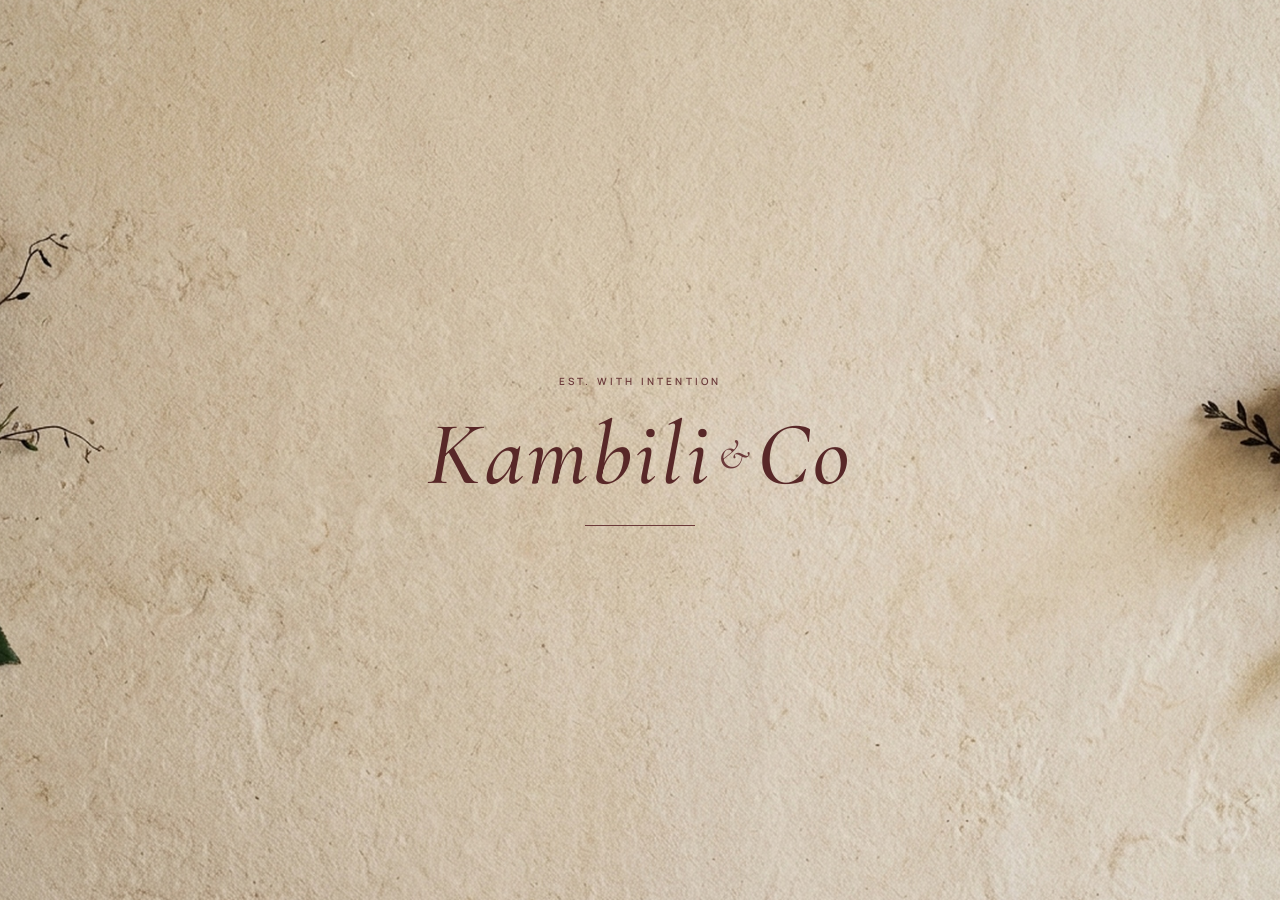
==== commit 5148705f: "Use the founder's interactive collage as the Kambili & Co entrance" ====
--- a/index.html
+++ b/index.html
@@ -8,7 +8,13 @@
       name="description"
       content="Kambili & Co — fashion, interiors, and celebrations with a soft, intentional point of view."
     />
-    <title>Kambili & Co — Thoughtfully Curated Style</title>
+    <title>Kambili &amp; Co — Fashion, Interiors, Experiences</title>
+    <script>
+      // Bookmarks into the original home page still open the corresponding house section.
+      if (location.hash && location.hash !== '#entry') {
+        location.replace('house.html' + location.search + location.hash);
+      }
+    </script>
     <link rel="preconnect" href="https://fonts.googleapis.com" />
     <link rel="preconnect" href="https://fonts.gstatic.com" crossorigin />
     <link
@@ -25,30 +31,15 @@
     </noscript>
     <link rel="preload" as="image" href="./splash-rose-mobile.jpg" media="(max-width: 820px)" fetchpriority="high" />
     <link rel="preload" as="image" href="./splash-rose-bg.jpg" media="(min-width: 821px)" fetchpriority="high" />
-    <link rel="preload" as="image" href="./bg-beige-rose-petals.jpg" fetchpriority="high" />
-    <link rel="preload" as="image" href="./bg-beige-rose-border.jpg" fetchpriority="high" />
-    <link rel="preload" as="image" href="./img/hero.webp" type="image/webp" fetchpriority="high" />
     <link rel="stylesheet" href="styles.css?v=3.5" />
-    <style>
-      .splash { background: #f0e7de !important; }
-      .splash-veil { display: none !important; }
-      .splash-content { color: #582828 !important; }
-      .splash-eyebrow { color: #6b3a3a !important; text-shadow: none !important; }
-      .splash-wordmark { color: #582828 !important; text-shadow: none !important; }
-      .splash-line { color: #582828 !important; text-shadow: none !important; }
-      .splash-line i { color: #582828 !important; text-shadow: none !important; }
-      .splash-amp { color: #6b3a3a !important; text-shadow: none !important; }
-      .splash-rule { background: #6b3a3a !important; }
-
-      /* Critical Burgundy Footer Protection */
-      .site-footer {
-        background-color: #2b1111 !important;
-        background-image: radial-gradient(ellipse 90% 45% at 50% 0%, rgba(138, 73, 73, 0.28) 0%, transparent 75%), linear-gradient(180deg, #3a1818 0%, #290f0f 50%, #1e0909 100%) !important;
-        color: #fbfafb !important;
-      }
-      .site-footer a { color: #fbfafb !important; text-decoration: none !important; }
-      .site-footer ul, .site-footer ol, .site-footer li { list-style: none !important; list-style-type: none !important; margin: 0 !important; padding: 0 !important; }
-    </style>
+    <link rel="stylesheet" href="entry.css" />
+    <noscript>
+      <style>
+        .splash { display: none; }
+        body.is-loading .entry { visibility: visible; }
+        body.is-loading { overflow: auto; }
+      </style>
+    </noscript>
   </head>
   <body class="is-loading">
     <div class="splash" data-splash aria-hidden="false" role="status" aria-label="Loading Kambili and Co" style="background: #f0e7de !important;">
@@ -73,526 +64,26 @@
       </div>
     </div>
 
-    <div class="studio-overlay" data-studio-overlay aria-hidden="true">
-      <button class="studio-overlay-backdrop" type="button" data-studio-close aria-label="Close studios"></button>
-      <div class="studio-overlay-panel" role="dialog" aria-modal="true" aria-labelledby="studio-overlay-title">
-        <div class="studio-overlay-head">
-          <p class="eyebrow">Where shall we begin</p>
-          <h2 id="studio-overlay-title">Our <em>studios</em></h2>
-          <button class="studio-overlay-x" type="button" data-studio-close aria-label="Close">×</button>
-        </div>
-        <div class="studio-overlay-grid">
-          <a class="studio-pick" href="styled-by-kambili.html">
-            <span class="studio-pick-media">
-              <img src="./img/studio-pick-fashion.webp" alt="Couture fabric detail" width="900" height="502" loading="lazy" decoding="async" />
-            </span>
-            <span class="studio-pick-copy">
-              <span class="studio-pick-label">Styled by</span>
-              <strong>Kambili</strong>
-              <em>Fashion, events, and presence</em>
-            </span>
-          </a>
-          <a class="studio-pick" href="studio-kambili.html">
-            <span class="studio-pick-media">
-              <img src="./img/studio-pick-interior.webp" alt="Quiet interior vignette" width="900" height="502" loading="lazy" decoding="async" />
-            </span>
-            <span class="studio-pick-copy">
-              <span class="studio-pick-label">Studio</span>
-              <strong>Kambili</strong>
-              <em>Interiors, homes, and atmosphere</em>
-            </span>
-          </a>
-        </div>
-      </div>
-    </div>
-
-    <div class="lightbox" data-lightbox aria-hidden="true">
-      <button class="lightbox-backdrop" type="button" data-lightbox-close aria-label="Close image"></button>
-      <div class="lightbox-panel" role="dialog" aria-modal="true" aria-labelledby="lightbox-caption">
-        <button class="lightbox-close" type="button" data-lightbox-close aria-label="Close">×</button>
-        <figure class="lightbox-figure">
-          <div class="lightbox-image-wrap">
-            <img data-lightbox-image src="" alt="" decoding="async" />
-          </div>
-          <figcaption class="lightbox-caption-bar">
-            <p class="eyebrow" data-lightbox-tag></p>
-            <h3 id="lightbox-caption" data-lightbox-title></h3>
-          </figcaption>
-        </figure>
-      </div>
-    </div>
-
-    <a class="skip-link" href="#main-content">Skip to content</a>
-
-    <div class="rose-field" aria-hidden="true" data-rose-field>
-      <div class="rose-field-layer rose-field-petals" data-rose-layer="petals"></div>
-      <div class="rose-field-layer rose-field-border" data-rose-layer="border"></div>
-      <div class="rose-field-veil"></div>
-    </div>
-
-    <div class="site-shell">
-      <header class="site-header" data-header>
-        <div class="announcement-bar">
-          <p>Style, spaces, and celebrations — thoughtfully made</p>
-        </div>
-
-        <div class="navigation">
-          <a class="wordmark" href="#top" aria-label="Kambili and Co home">
-            <span>Kambili</span><b>&amp; Co</b>
-          </a>
-        </div>
-      </header>
-
-      <main id="main-content">
-        <section class="hero hero-feature" id="top" aria-labelledby="hero-heading">
-          <img class="hero-feature-image" src="./img/hero.webp" alt="Kambili & Co creative director in a softly styled interior" width="1920" height="768" decoding="async" fetchpriority="high" />
-          <div class="hero-feature-copy">
-            <p class="eyebrow">Welcome</p>
-            <h1 id="hero-heading">Life, <em>beautifully</em> considered.</h1>
-            <p class="hero-intro">
-              Soft power in what you wear, warmth in where you live, and meaning in the moments you gather.
-            </p>
-            <div class="hero-actions">
-              <a class="hero-book-button" href="https://calendly.com/styledbykambili/30min?month=2026-08" target="_blank" rel="noreferrer">
-                Book a session
-              </a>
-              <button class="hero-studios-button" type="button" data-studio-open>
-                Our studios
-              </button>
-            </div>
-          </div>
-        </section>
-
-        <section class="introduction section-space" id="our-world" aria-labelledby="introduction-title">
-          <div class="introduction-frame">
-            <div class="introduction-content">
-              <p class="eyebrow">The point of view</p>
-              <h2 id="introduction-title">
-                <span class="intro-line">Where style,</span>
-                <span class="intro-line"><em>space,</em></span>
-                <span class="intro-line">and celebration meet.</span>
-              </h2>
-              <div class="introduction-body">
-                <p>
-                  Kambili &amp; Co is a quiet house of taste — for people who love beautiful things done simply. We shape wardrobes with presence, rooms with feeling, and gatherings that linger long after the night ends.
-                </p>
-              </div>
-            </div>
-            <div class="introduction-visual">
-              <img src="./img/point-of-view.webp" alt="Soft dining room with layered linens and a winter tree" width="697" height="900" loading="lazy" decoding="async" style="object-position: 50% 45%" />
-            </div>
-          </div>
-        </section>
-
-        <section class="studios section-space" id="studios" aria-labelledby="studios-title">
-          <div class="studio-intro">
-            <h2 id="studios-title">Where beauty finds <em>its form.</em></h2>
-            <p>Fashion and interiors — two practices, one considered world.</p>
-          </div>
-
-          <div class="studio-cards">
-            <article class="studio-card styled-card" id="styled-by-kambili">
-              <div class="studio-card-image" tabindex="0">
-                <img src="./fahsion asset shoe pic 4.jpeg" alt="Editorial fashion styling featuring curated footwear" width="1280" height="1920" loading="lazy" decoding="async" />
-                <div class="studio-card-hover" aria-hidden="true">
-                  <p>Style with presence</p>
-                </div>
-              </div>
-              <div class="studio-card-details">
-                <a class="brand-mark brand-mark-logo" href="styled-by-kambili.html" aria-label="Explore Styled by Kambili">
-                  <img src="./Studio .jpg" alt="Styled by Kambili" width="1536" height="584" loading="lazy" decoding="async" />
-                </a>
-                <h3>Looks and moments that feel unforgettable.</h3>
-                <p>
-                  Personal styling, fashion direction, and event design — elevated, easy, and entirely you.
-                </p>
-                <a class="text-link" href="styled-by-kambili.html">Explore Styled by Kambili</a>
-              </div>
-            </article>
-
-            <article class="studio-card studio-card-reverse" id="studio-kambili">
-              <div class="studio-card-image" tabindex="0">
-                <img src="./decor asset 5.jpeg" alt="Dining room styled with art and natural textures" width="1269" height="1920" loading="lazy" decoding="async" />
-                <div class="studio-card-hover" aria-hidden="true">
-                  <p>Homes with soul</p>
-                </div>
-              </div>
-              <div class="studio-card-details">
-                <a class="brand-mark brand-mark-logo" href="studio-kambili.html" aria-label="Explore Studio Kambili">
-                  <img src="./IMG_0134 2.jpg" alt="Studio Kambili" width="1284" height="587" loading="lazy" decoding="async" />
-                </a>
-                <h3>Rooms that feel as good as they look.</h3>
-                <p>
-                  Interior design, styling, renovations, and basement development — calm, warm, and made for real life.
-                </p>
-                <a class="text-link" href="studio-kambili.html">Explore Studio Kambili</a>
-              </div>
-            </article>
-          </div>
-        </section>
-
-        <section class="manifesto" aria-label="Kambili and Co philosophy">
-          <div class="manifesto-image">
-            <img src="./img/aesthetic.webp" alt="Editorial print on travertine" width="1050" height="1400" loading="lazy" decoding="async" style="object-position: 50% 40%" />
-          </div>
-          <div class="manifesto-copy">
-            <p class="eyebrow">Kambili &amp; Co</p>
-            <blockquote>"Style is not just seen. <em>It is felt.</em>"</blockquote>
-            <p>
-              Luxury, to us, is ease — the right fabric, a quiet room, a table set with care. Nothing forced. Everything intentional.
-            </p>
-            <a class="text-link light-link" href="#contact">Work with us</a>
-          </div>
-        </section>
-
-        <section class="selected-work section-space" id="selected-work" aria-labelledby="selected-work-title">
-          <div class="selected-work-header">
-            <div>
-              <p class="eyebrow">A closer look</p>
-              <h2 id="selected-work-title">Selected <em>moments.</em></h2>
-            </div>
-            <p>Quiet rooms and soft celebrations — a first look at the feeling we create.</p>
-          </div>
-
-          <div class="moment-cinematic-card" aria-label="Celebration atmosphere in motion">
-            <div class="moment-cinematic-media">
-              <video
-                class="moment-cinematic-video"
-                src="./Camera_panning_across_occasion_202608191747.mp4"
-                poster="./celebration-occasion-poster.png"
-                autoplay
-                muted
-                loop
-                playsinline
-                preload="metadata"
-                aria-label="Atmospheric celebration event styling video"
-              ></video>
-              <div class="moment-cinematic-gradient" aria-hidden="true"></div>
-            </div>
-            <div class="moment-cinematic-content">
-              <span class="moment-cinematic-tag">In Motion</span>
-              <h3 class="moment-cinematic-title">A celebration, <em>unfolding.</em></h3>
-              <p class="moment-cinematic-desc">Atmosphere, texture, and light — captured as the evening comes to life.</p>
-            </div>
-          </div>
-
-          <div class="celebration-deck" aria-label="Celebration cake styling">
-            <button
-              class="deck-card"
-              type="button"
-              data-lightbox-open
-              data-src="./cake decor another angle .jpeg"
-              data-tag="Celebrations"
-              data-title="A party, beautifully set"
-              data-alt="Birthday celebration table with custom cake and styled balloons"
-            >
-              <span class="deck-card-frame">
-                <img src="./cake decor another angle .jpeg" alt="Birthday celebration table with custom cake and styled balloons" loading="lazy" decoding="async" />
-              </span>
-              <span class="deck-card-meta">
-                <span class="deck-card-tag">Celebrations</span>
-                <em>A party, beautifully set</em>
-              </span>
-            </button>
-
-            <button
-              class="deck-card"
-              type="button"
-              data-lightbox-open
-              data-src="./cake decor .jpeg"
-              data-tag="Celebrations"
-              data-title="Sweet details, considered"
-              data-alt="Custom pink birthday cake with floral icing"
-            >
-              <span class="deck-card-frame">
-                <img src="./cake decor .jpeg" alt="Custom pink birthday cake with floral icing" loading="lazy" decoding="async" />
-              </span>
-              <span class="deck-card-meta">
-                <span class="deck-card-tag">Celebrations</span>
-                <em>Sweet details, considered</em>
-              </span>
-            </button>
-          </div>
-
-          <div class="mosaic-grid mosaic-grid-follow">
-            <button
-              class="mosaic-item mosaic-wide"
-              type="button"
-              data-lightbox-open
-              data-src="./img/wedding-tablescape.webp"
-              data-tag="Weddings"
-              data-title="Evening tablescape"
-              data-alt="Wedding celebration tablescape and ambiance"
-            >
-              <img src="./img/wedding-tablescape.webp" alt="Wedding celebration tablescape and ambiance" width="1400" height="933" loading="lazy" decoding="async" style="object-position: 50% 50%" />
-            </button>
-
-            <button
-              class="mosaic-item mosaic-small"
-              type="button"
-              data-lightbox-open
-              data-src="./img/wedding-details.webp"
-              data-tag="Weddings"
-              data-title="Bridal & celebration details"
-              data-alt="Editorial wedding details and ceremony styling"
-            >
-              <img src="./img/wedding-details.webp" alt="Editorial wedding details and ceremony styling" width="900" height="1200" loading="lazy" decoding="async" style="object-position: 50% 50%" />
-            </button>
-
-            <button
-              class="mosaic-item mosaic-portrait"
-              type="button"
-              data-lightbox-open
-              data-src="./img/wedding-bridal.webp"
-              data-tag="Weddings"
-              data-title="Curated bridal moments"
-              data-alt="Curated bridal and event moments"
-            >
-              <img src="./img/wedding-bridal.webp" alt="Curated bridal and event moments" width="1200" height="900" loading="lazy" decoding="async" style="object-position: 50% 50%" />
-            </button>
-          </div>
-        </section>
-
-        <section class="services section-space" aria-labelledby="services-title">
-          <div class="services-heading">
-            <div>
-              <p class="eyebrow">How we help</p>
-              <h2 id="services-title">Our <em>services.</em></h2>
-            </div>
-            <p>Whatever you are creating — we meet you there with care.</p>
-          </div>
-          <div class="services-list">
-            <a href="#contact"><strong>Bridal styling</strong></a>
-            <a href="#contact"><strong>Personal styling</strong></a>
-            <a href="#contact"><strong>Event direction</strong></a>
-            <a href="#contact"><strong>Interior design</strong></a>
-          </div>
-        </section>
-
-        <section class="booking" aria-labelledby="booking-title">
-          <div class="booking-copy">
-            <p class="eyebrow">A gentle first step</p>
-            <h2 id="booking-title">Let’s begin with a <em>conversation.</em></h2>
-            <p>
-              A complimentary 30 minutes to talk through the look, the room, or the celebration on your mind.
-            </p>
-            <a class="booking-button" href="https://calendly.com/styledbykambili/30min?month=2026-08" target="_blank" rel="noreferrer">
-              Book your consultation
-            </a>
-          </div>
-          <div class="booking-image">
-            <img src="./img/decor-booking.webp" alt="Bright sitting room" width="675" height="1200" loading="lazy" decoding="async" style="object-position: 50% 42%" />
-            <p>In person or virtual</p>
-          </div>
-        </section>
-
-        <section class="consultation" id="contact" aria-labelledby="contact-title">
-          <div class="consultation-image">
-            <img src="./img/decor-contact.webp" alt="Home dressed for the season" width="675" height="1200" loading="lazy" decoding="async" style="object-position: 50% 28%" />
-          </div>
-          <div class="consultation-content">
-            <p class="eyebrow">Write to us</p>
-            <h2 id="contact-title">Tell us what you’re <em>dreaming of.</em></h2>
-            <p>
-              Share a little about your project. We’ll reply to arrange a time that suits you.
-            </p>
-
-            <form class="enquiry-form" data-enquiry-form>
-              <label>
-                <span>Your name</span>
-                <input name="name" type="text" autocomplete="name" required />
-              </label>
-              <label>
-                <span>Email address</span>
-                <input name="email" type="email" autocomplete="email" required />
-              </label>
-              <label>
-                <span>I am interested in</span>
-                <select name="interest" required>
-                  <option value="" selected disabled>Select an area</option>
-                  <option>Styled by Kambili</option>
-                  <option>Studio Kambili</option>
-                  <option>Kambili &amp; Co</option>
-                </select>
-              </label>
-              <label>
-                <span>Tell us what you have in mind</span>
-                <textarea name="message" rows="3" required></textarea>
-              </label>
-              <button class="form-submit" type="submit">Send your enquiry</button>
-              <p class="form-note">Or write to <a href="mailto:kambiliandco@gmail.com">kambiliandco@gmail.com</a></p>
-            </form>
-          </div>
-        </section>
-      </main>
-
-      <footer class="site-footer" id="footer">
-        <!-- Desktop Full Editorial Layout (Desktop only) -->
-        <div class="footer-desktop-wrap">
-          <!-- Tier 1: Private Journal / Dispatches Signup -->
-          <div class="footer-dispatch">
-            <div class="footer-dispatch-content">
-              <p class="footer-eyebrow">The Atelier Journal</p>
-              <h3 class="footer-dispatch-title">Quiet dispatches on style, spatial warmth, and seasonal living.</h3>
-              <p class="footer-dispatch-sub">Join our private circle for thoughtful perspectives, studio notes, and seasonal invitations.</p>
-            </div>
-            <form class="footer-newsletter-form" data-newsletter-form>
-              <div class="footer-input-group">
-                <label for="newsletter-email-desktop" class="sr-only">Email address</label>
-                <input 
-                  type="email" 
-                  id="newsletter-email-desktop" 
-                  name="newsletter_email" 
-                  placeholder="Enter your email address" 
-                  autocomplete="email" 
-                  required 
-                />
-                <button type="submit" class="footer-newsletter-submit" aria-label="Subscribe to newsletter">
-                  <span>Join</span>
-                  <svg width="18" height="18" viewBox="0 0 24 24" fill="none" stroke="currentColor" stroke-width="1.6" stroke-linecap="round" stroke-linejoin="round" aria-hidden="true">
-                    <line x1="5" y1="12" x2="19" y2="12"></line>
-                    <polyline points="12 5 19 12 12 19"></polyline>
-                  </svg>
-                </button>
-              </div>
-              <p class="footer-newsletter-feedback" data-newsletter-feedback aria-live="polite"></p>
-            </form>
-          </div>
-
-          <!-- Tier 2: 4-Column Architectural Pillar Grid -->
-          <div class="footer-pillars">
-            <!-- Col 1: The House & Booking -->
-            <div class="footer-col footer-col-brand">
-              <a class="wordmark footer-wordmark" href="#top" aria-label="Kambili and Co back to top">
-                <span>Kambili</span><b>&amp; Co</b>
-              </a>
-              <p class="footer-brand-desc">
-                A quiet house of taste — where wardrobe presence, atmospheric interiors, and celebratory moments converge.
-              </p>
-              <div class="footer-badge-wrap">
-                <span class="footer-location-tag">Calgary, AB · By Appointment Worldwide</span>
-                <a class="footer-book-pill" href="https://calendly.com/styledbykambili/30min?month=2026-08" target="_blank" rel="noreferrer">
-                  Book a consultation
-                </a>
-              </div>
-            </div>
-
-            <!-- Col 2: Our Studios -->
-            <nav class="footer-col" aria-label="Our Studios">
-              <h4 class="footer-col-title">Our Studios</h4>
-              <ul class="footer-links">
-                <li><a href="styled-by-kambili.html">Styled by Kambili</a></li>
-                <li><a href="studio-kambili.html">Studio Kambili</a></li>
-                <li><a href="styled-by-kambili.html#bridal">Bridal &amp; Occasion Styling</a></li>
-                <li><a href="studio-kambili.html#interiors">Interior Architecture &amp; Styling</a></li>
-                <li><a href="index.html#selected-work">Event Atmosphere &amp; Design</a></li>
-              </ul>
-            </nav>
-
-            <!-- Col 3: Exploration & Process -->
-            <nav class="footer-col" aria-label="The House Exploration">
-              <h4 class="footer-col-title">Exploration</h4>
-              <ul class="footer-links">
-                <li><a href="#our-world">The Point of View</a></li>
-                <li><a href="#selected-work">Selected Moments</a></li>
-                <li><a href="#services">Our Services</a></li>
-                <li><a href="https://calendly.com/styledbykambili/30min?month=2026-08" target="_blank" rel="noreferrer">30-Min Discovery Session</a></li>
-                <li><a href="#contact">Client Consultation Form</a></li>
-              </ul>
-            </nav>
-
-            <!-- Col 4: Contact & Inquiries -->
-            <div class="footer-col footer-col-contact">
-              <h4 class="footer-col-title">Inquiries &amp; Social</h4>
-              <ul class="footer-links">
-                <li><a href="mailto:kambiliandco@gmail.com" class="footer-contact-link">kambiliandco@gmail.com</a></li>
-                <li><a href="https://instagram.com" target="_blank" rel="noreferrer" class="footer-contact-link">Instagram ↗</a></li>
-                <li><a href="https://pinterest.com" target="_blank" rel="noreferrer" class="footer-contact-link">Pinterest ↗</a></li>
-                <li class="footer-response-note">Responses within 24–48 business hours</li>
-              </ul>
-            </div>
-          </div>
-
-          <!-- Tier 3: Editorial Motto Banner -->
-          <div class="footer-motto-banner" aria-hidden="true">
-            <p class="footer-motto-text">
-              <span>Soft power in what you wear.</span>
-              <em>Warmth in where you live.</em>
-              <span>Meaning in how you gather.</span>
-            </p>
-          </div>
-        </div>
-
-        <!-- Mobile Minimalist Luxury View (< 769px) -->
-        <div class="footer-mobile-wrap">
-          <div class="footer-mobile-brand">
-            <a class="wordmark footer-wordmark" href="#top" aria-label="Kambili and Co back to top">
-              <span>Kambili</span><b>&amp; Co</b>
-            </a>
-            <p class="footer-mobile-tagline">Fashion. Interiors. Celebrations.<br /><em>Made with intention.</em></p>
-          </div>
-
-          <div class="footer-mobile-actions">
-            <a class="footer-mobile-btn" href="styled-by-kambili.html">Styled by Kambili</a>
-            <a class="footer-mobile-btn" href="studio-kambili.html">Studio Kambili</a>
-            <a class="footer-mobile-btn footer-mobile-btn-highlight" href="https://calendly.com/styledbykambili/30min?month=2026-08" target="_blank" rel="noreferrer">Book Consultation ↗</a>
-          </div>
-
-          <div class="footer-mobile-newsletter">
-            <p class="footer-mobile-newsletter-title">Join our private circle</p>
-            <form class="footer-newsletter-form" data-newsletter-form>
-              <div class="footer-input-group">
-                <label for="newsletter-email-mobile" class="sr-only">Email address</label>
-                <input 
-                  type="email" 
-                  id="newsletter-email-mobile" 
-                  name="newsletter_email" 
-                  placeholder="Your email address" 
-                  autocomplete="email" 
-                  required 
-                />
-                <button type="submit" class="footer-newsletter-submit" aria-label="Subscribe to newsletter">
-                  <span>Join</span>
-                  <svg width="16" height="16" viewBox="0 0 24 24" fill="none" stroke="currentColor" stroke-width="1.8" stroke-linecap="round" stroke-linejoin="round" aria-hidden="true">
-                    <line x1="5" y1="12" x2="19" y2="12"></line>
-                    <polyline points="12 5 19 12 12 19"></polyline>
-                  </svg>
-                </button>
-              </div>
-              <p class="footer-newsletter-feedback" data-newsletter-feedback aria-live="polite"></p>
-            </form>
-          </div>
-
-          <div class="footer-mobile-contact">
-            <a href="mailto:kambiliandco@gmail.com" class="footer-mobile-email">kambiliandco@gmail.com</a>
-            <div class="footer-mobile-sublinks">
-              <a href="https://instagram.com" target="_blank" rel="noreferrer">Instagram ↗</a>
-              <span>·</span>
-              <span>Calgary &amp; Worldwide</span>
-            </div>
-          </div>
-        </div>
-
-        <!-- Tier 4: Meta & Utility Bar (Unified) -->
-        <div class="footer-meta">
-          <div class="footer-meta-left">
-            <p>© <span data-year></span> Kambili &amp; Co. All rights reserved.</p>
-            <span class="footer-meta-sep" aria-hidden="true">·</span>
-            <p class="footer-meta-tagline">Styled by Kambili &amp; Studio Kambili</p>
-          </div>
-          <div class="footer-meta-right">
-            <a class="back-to-top" href="#top" aria-label="Back to top of page">
-              <span>Back to top</span>
-              <svg width="14" height="14" viewBox="0 0 24 24" fill="none" stroke="currentColor" stroke-width="2" stroke-linecap="round" stroke-linejoin="round" aria-hidden="true">
-                <line x1="12" y1="19" x2="12" y2="5"></line>
-                <polyline points="5 12 12 5 19 12"></polyline>
-              </svg>
-            </a>
-          </div>
-        </div>
-      </footer>
-    </div>
-
+    <main class="entry" id="entry">
+      <h1 class="sr-only">Enter Kambili &amp; Co</h1>
+      <nav class="entry-doors" aria-label="Explore Kambili and Co">
+        <a class="entry-side entry-interiors" href="studio-kambili.html">
+          <span class="entry-caption">
+            <span class="entry-discipline">Interiors</span>
+            <span class="entry-name">Studio <span>Kambili</span></span>
+          </span>
+        </a>
+        <a class="entry-house" href="house.html" aria-label="Kambili &amp; Co — enter the full house site">
+          <span class="entry-invitation">Enter the house</span>
+        </a>
+        <a class="entry-side entry-fashion" href="styled-by-kambili.html">
+          <span class="entry-caption">
+            <span class="entry-discipline">Fashion</span>
+            <span class="entry-name">Styled by <span>Kambili</span></span>
+          </span>
+        </a>
+      </nav>
+    </main>
     <script src="script.js" defer></script>
   </body>
 </html>
--- a/entry.css
+++ b/entry.css
@@ -0,0 +1,139 @@
+/* The seam and plaque sit at these coordinates in the founder's collage. */
+.entry {
+  --seam: 43.45%;
+  --plaque-x: 49.12%;
+  --plaque-y: 52.31%;
+  position: relative;
+  isolation: isolate;
+  height: 100vh;
+  height: 100svh;
+  min-height: 19rem;
+  background: #582828;
+  color: #fffaf3;
+}
+
+.is-loading .entry { visibility: hidden; }
+
+.entry-doors {
+  position: absolute;
+  inset: 0;
+  display: grid;
+  grid-template-columns: var(--seam) 1fr;
+}
+
+.entry-side {
+  position: relative;
+  display: flex;
+  align-items: flex-end;
+  padding: clamp(1.1rem, 4vw, 4.5rem);
+  padding-bottom: max(env(safe-area-inset-bottom), clamp(2rem, 6vh, 4.5rem));
+  background: linear-gradient(to top, rgb(17 11 8 / 64%), transparent 34%);
+}
+
+.entry-fashion {
+  grid-column: 2;
+  justify-content: flex-end;
+  text-align: right;
+}
+
+.entry-caption { position: relative; }
+.entry-caption > span { display: block; }
+
+.entry-discipline {
+  margin-bottom: .3rem;
+  font-size: .875rem;
+  font-weight: 500;
+  letter-spacing: .15em;
+  text-transform: uppercase;
+}
+
+.entry-name {
+  font-family: var(--display);
+  font-size: clamp(1.45rem, 3.25vw, 3.7rem);
+  font-weight: 500;
+  line-height: 1.05;
+  text-shadow: 0 1px 8px rgb(0 0 0 / 20%);
+}
+
+.entry-house {
+  position: absolute;
+  z-index: 1;
+  top: var(--plaque-y);
+  left: var(--plaque-x);
+  transform: translate(-50%, -50%);
+  width: 31.8%;
+  aspect-ratio: 1048 / 332;
+  background: #582828 url('./img/entry-wordmark.webp') center / 100% 100% no-repeat;
+}
+
+.entry-invitation {
+  position: absolute;
+  top: calc(100% - 1px);
+  inset-inline: 0;
+  padding: 0 .4rem .8rem;
+  background: #582828;
+  text-align: center;
+  font-size: .875rem;
+  letter-spacing: .06em;
+}
+
+.entry-doors a:focus-visible {
+  outline: 2px solid #fffaf3;
+  outline-offset: -5px;
+}
+
+.entry-doors a:focus-visible .entry-name,
+.entry-house:focus-visible .entry-invitation {
+  text-decoration: underline;
+  text-underline-offset: .24em;
+}
+
+@media (min-aspect-ratio: 22/17) {
+  .entry {
+    background: #582828 url('./img/house-collage.webp') center var(--plaque-y) / cover no-repeat;
+  }
+}
+
+/* On tall screens, frame each photograph independently to keep the face and the place setting in view. */
+@media (max-aspect-ratio: 22/17) {
+  .entry-side { background-size: cover; }
+  .entry-interiors {
+    background-image: linear-gradient(to top, rgb(17 11 8 / 68%), transparent 35%), url('./img/entry-tablescape.webp');
+    background-position: center, 44% center;
+  }
+  .entry-fashion {
+    background-image: linear-gradient(to top, rgb(17 11 8 / 68%), transparent 35%), url('./img/entry-portrait.webp');
+    background-position: center, 65% 38%;
+  }
+  .entry-house {
+    left: 50%;
+    width: clamp(13rem, 54vw, 23rem);
+  }
+}
+
+@media (max-width: 30rem) {
+  .entry-name span { display: block; }
+}
+
+@media (hover: hover) and (pointer: fine) {
+  .entry-side::before {
+    content: "";
+    position: absolute;
+    inset: 0;
+    background: rgb(31 16 12 / 23%);
+    opacity: 0;
+    transition: opacity .35s ease;
+    pointer-events: none;
+  }
+  .entry-doors:has(.entry-side:hover) .entry-side:not(:hover)::before { opacity: 1; }
+  .entry-side:hover .entry-name,
+  .entry-house:hover .entry-invitation {
+    text-decoration: underline;
+    text-decoration-thickness: 1px;
+    text-underline-offset: .24em;
+  }
+}
+
+@media (prefers-reduced-motion: reduce) {
+  .entry-side::before { transition: none; }
+}
